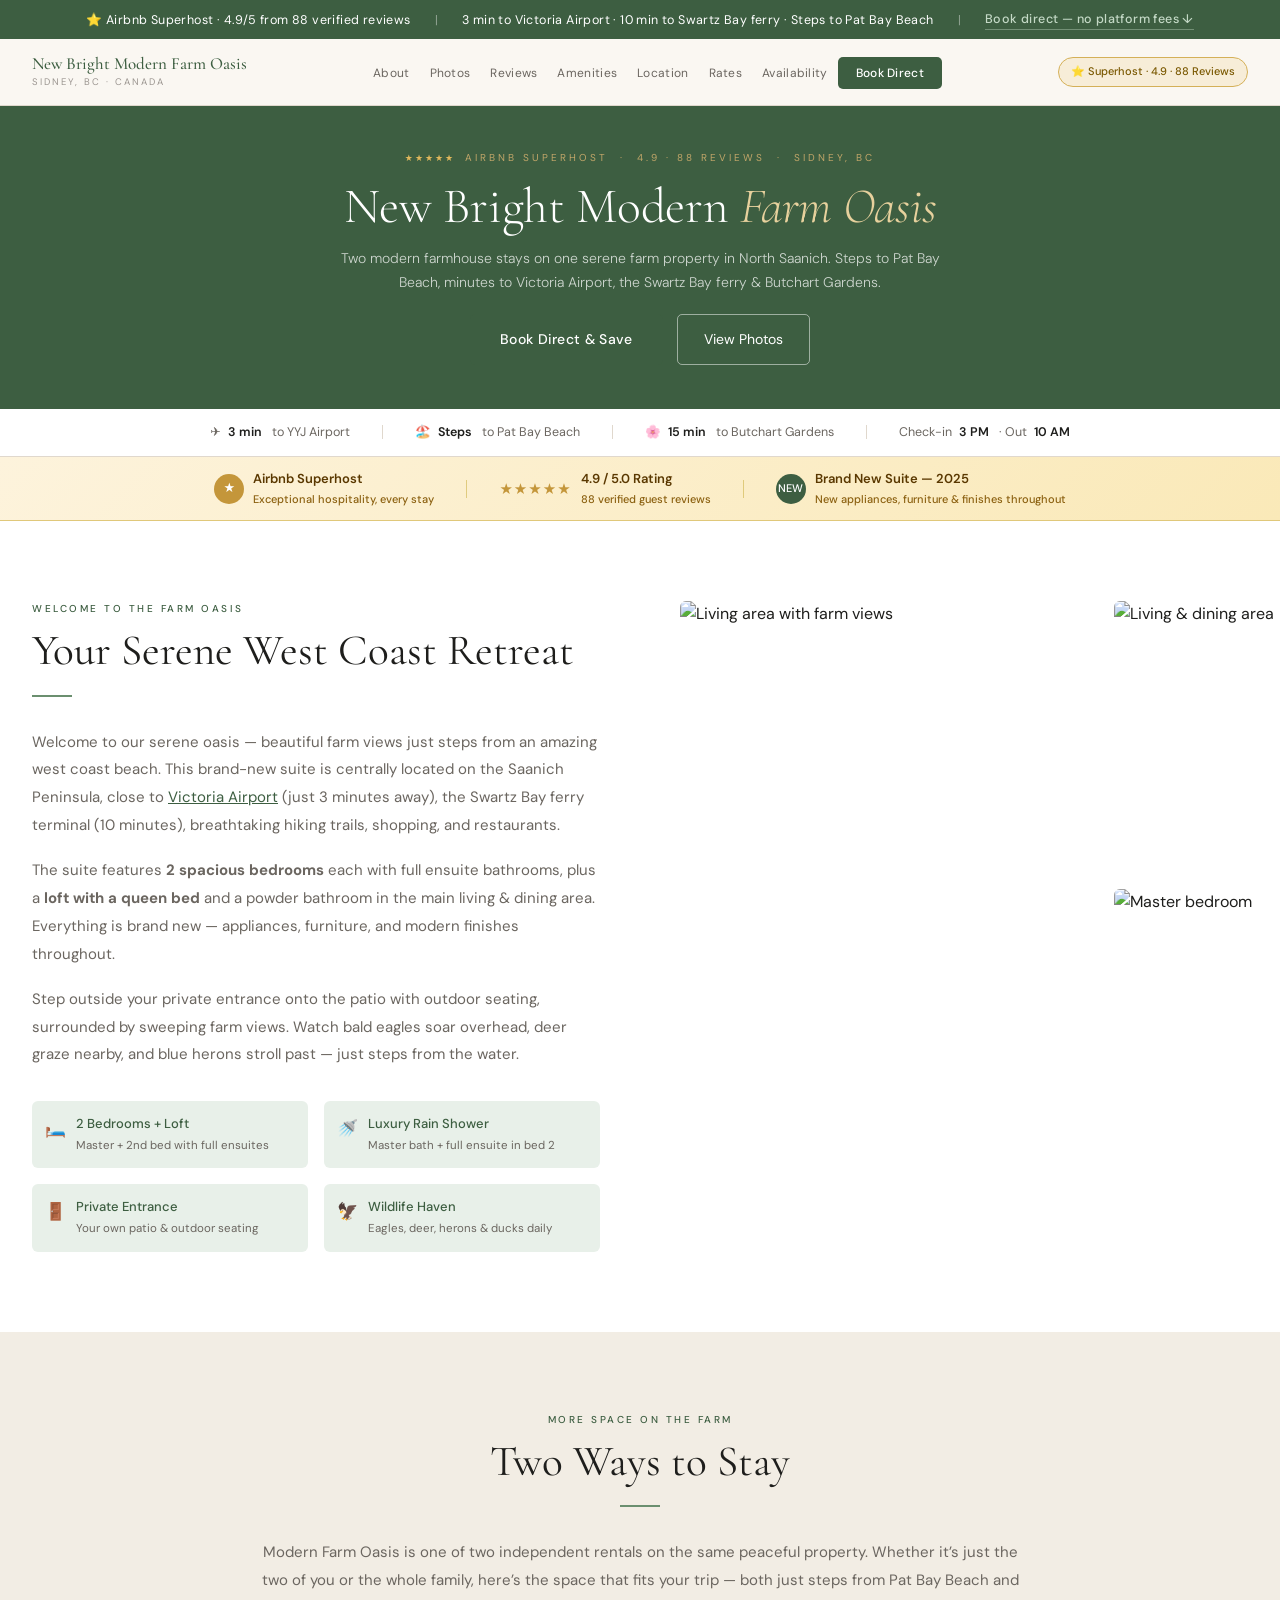
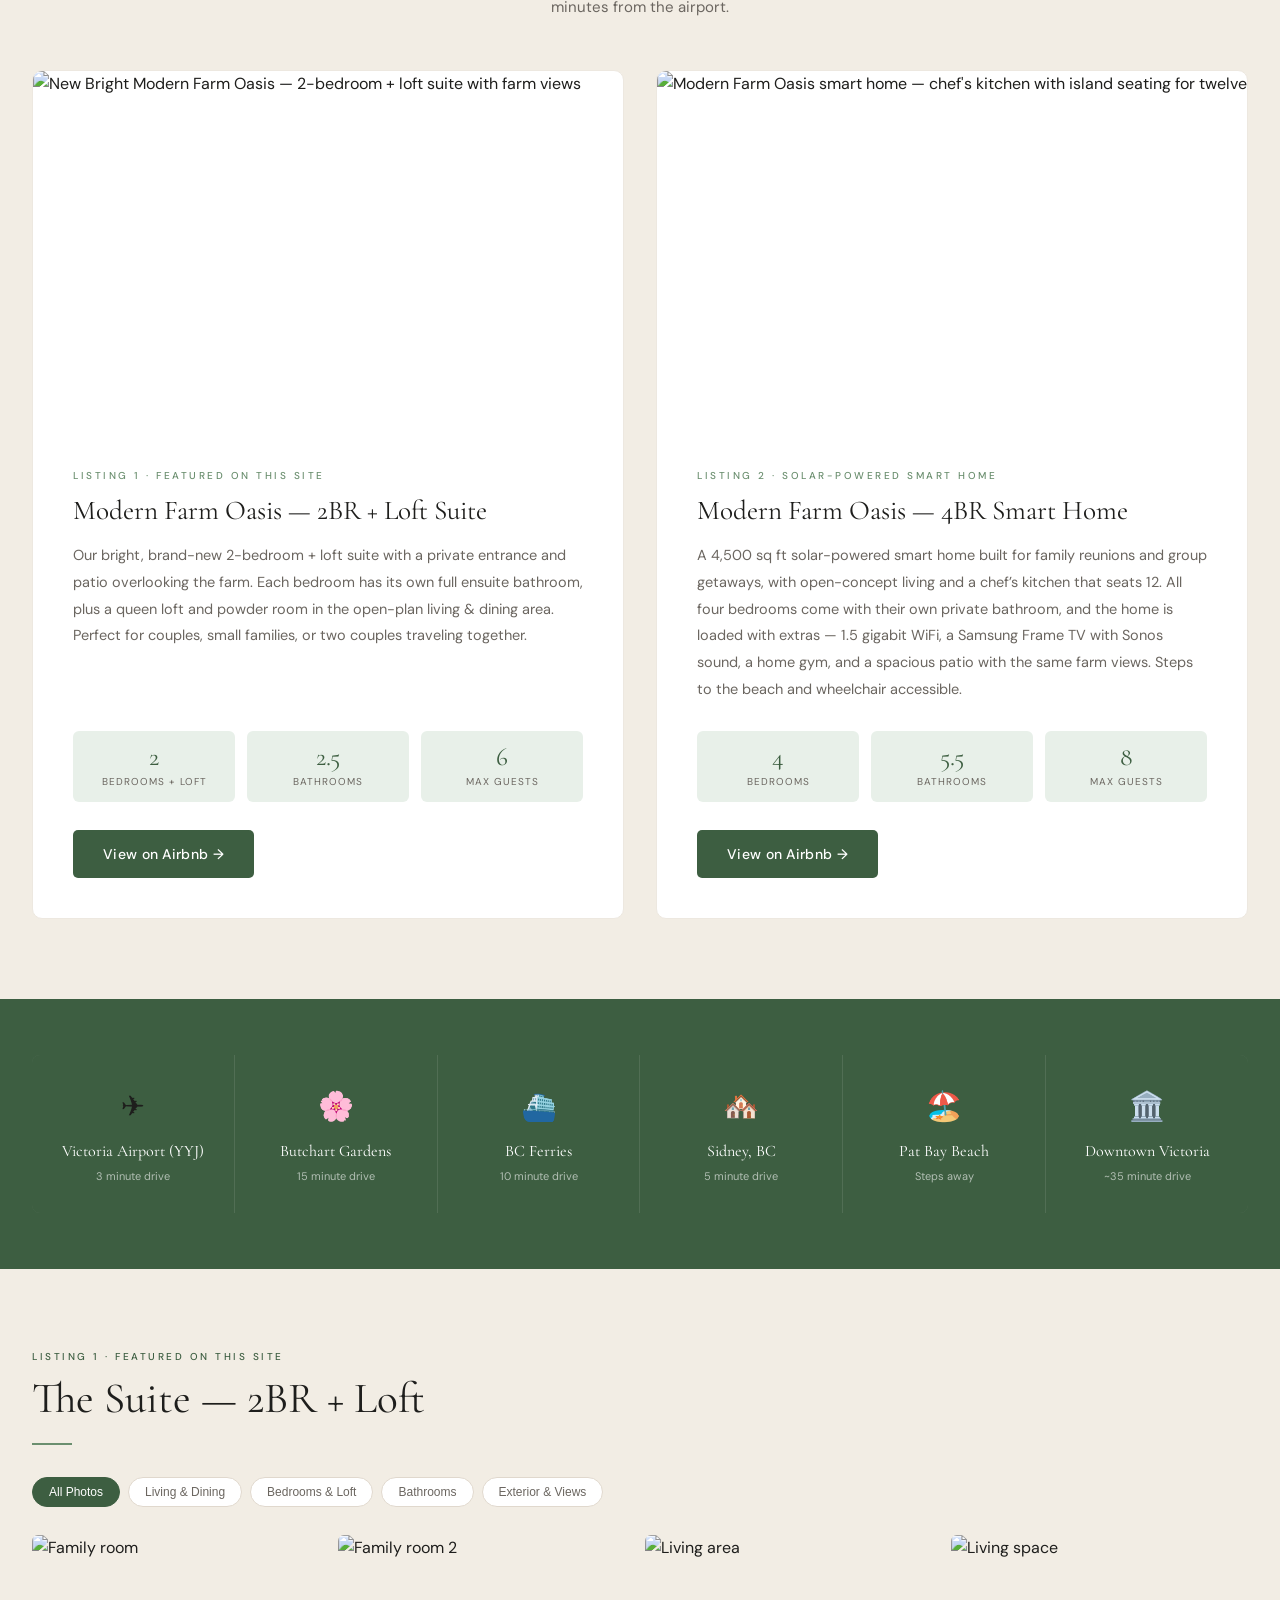
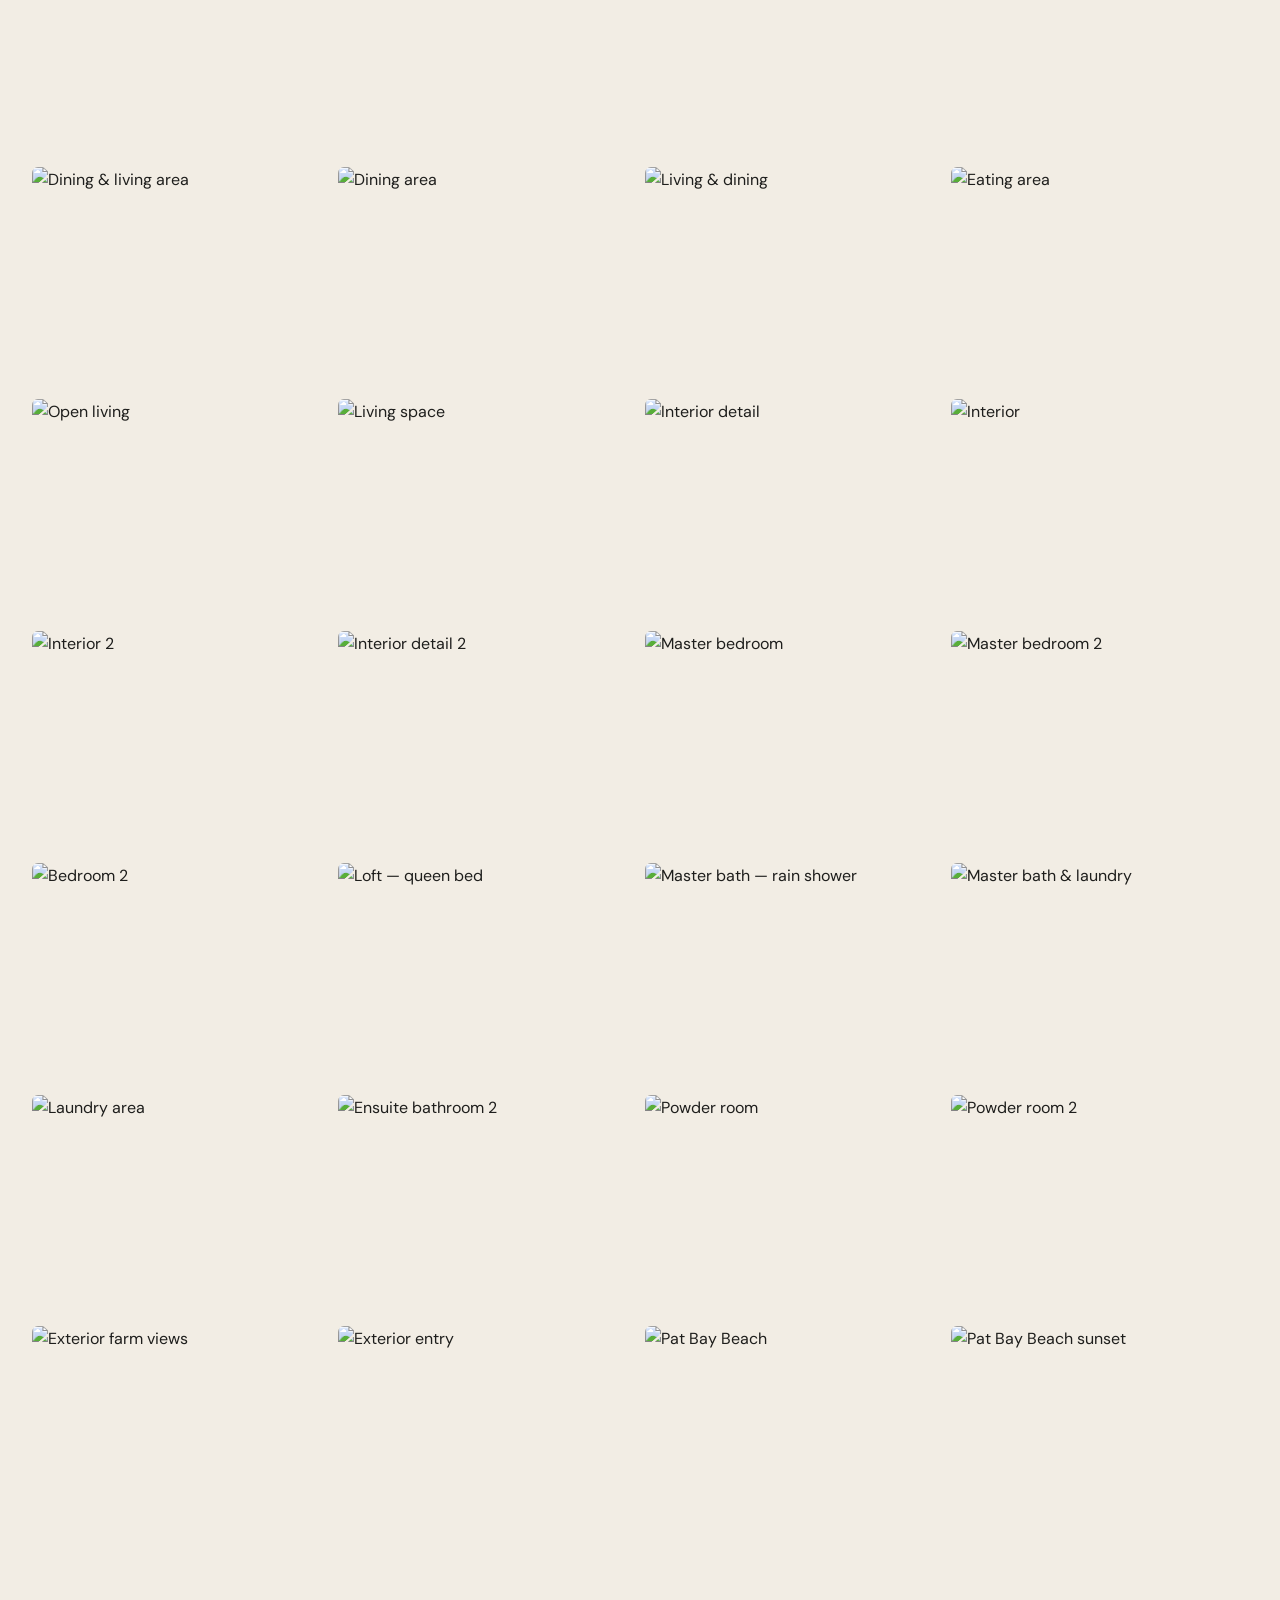
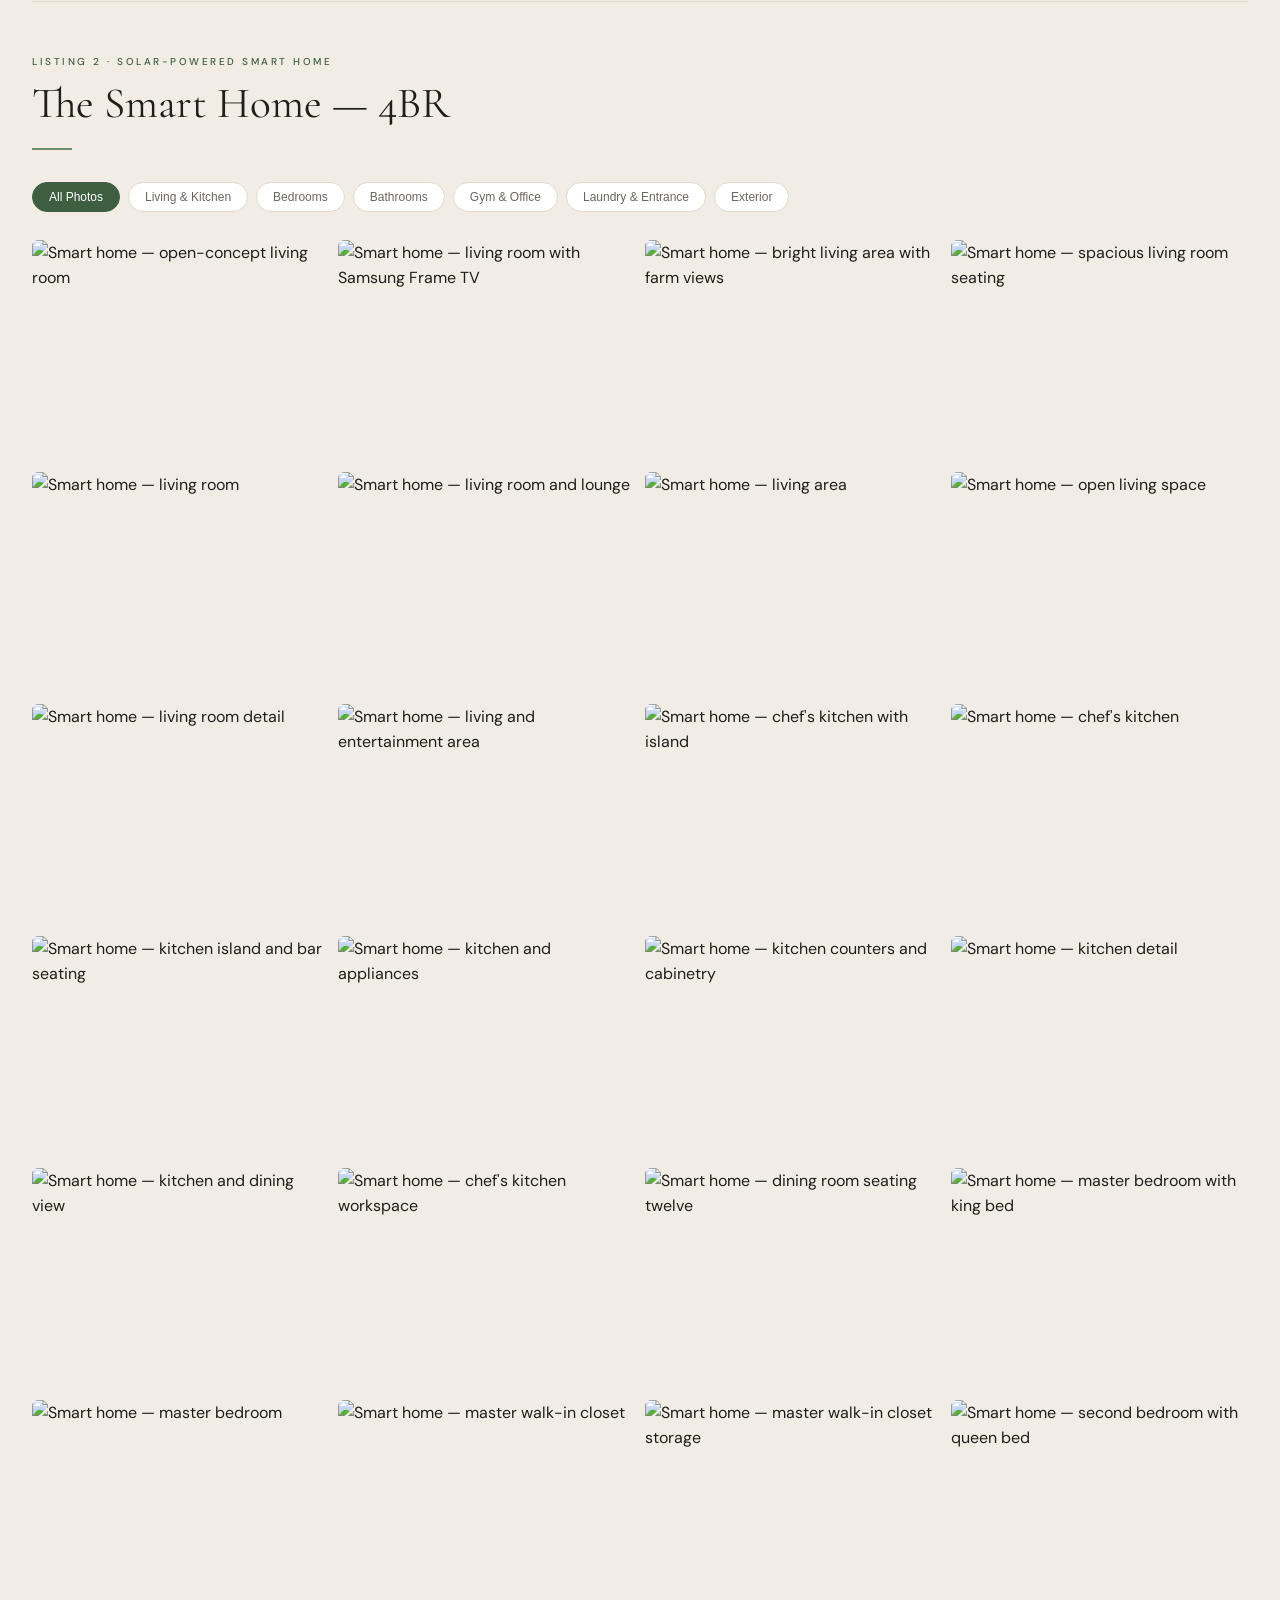
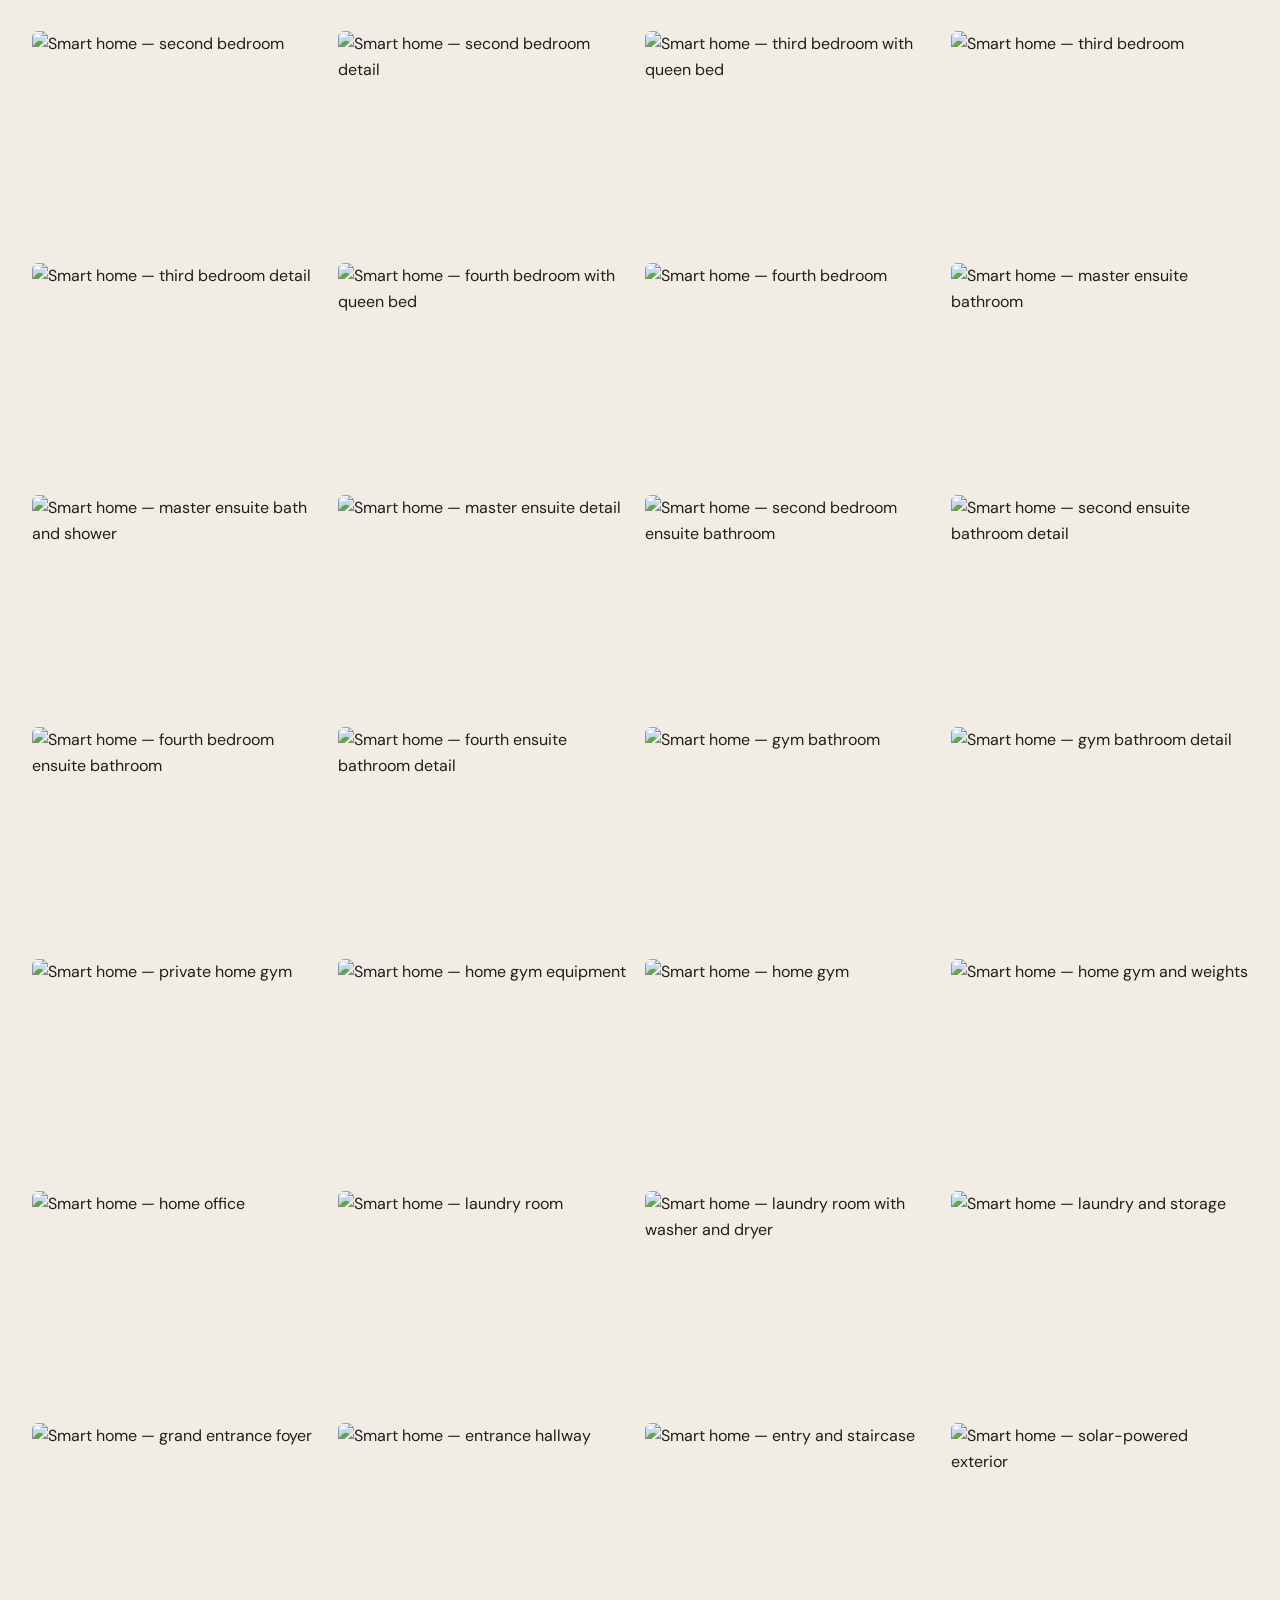
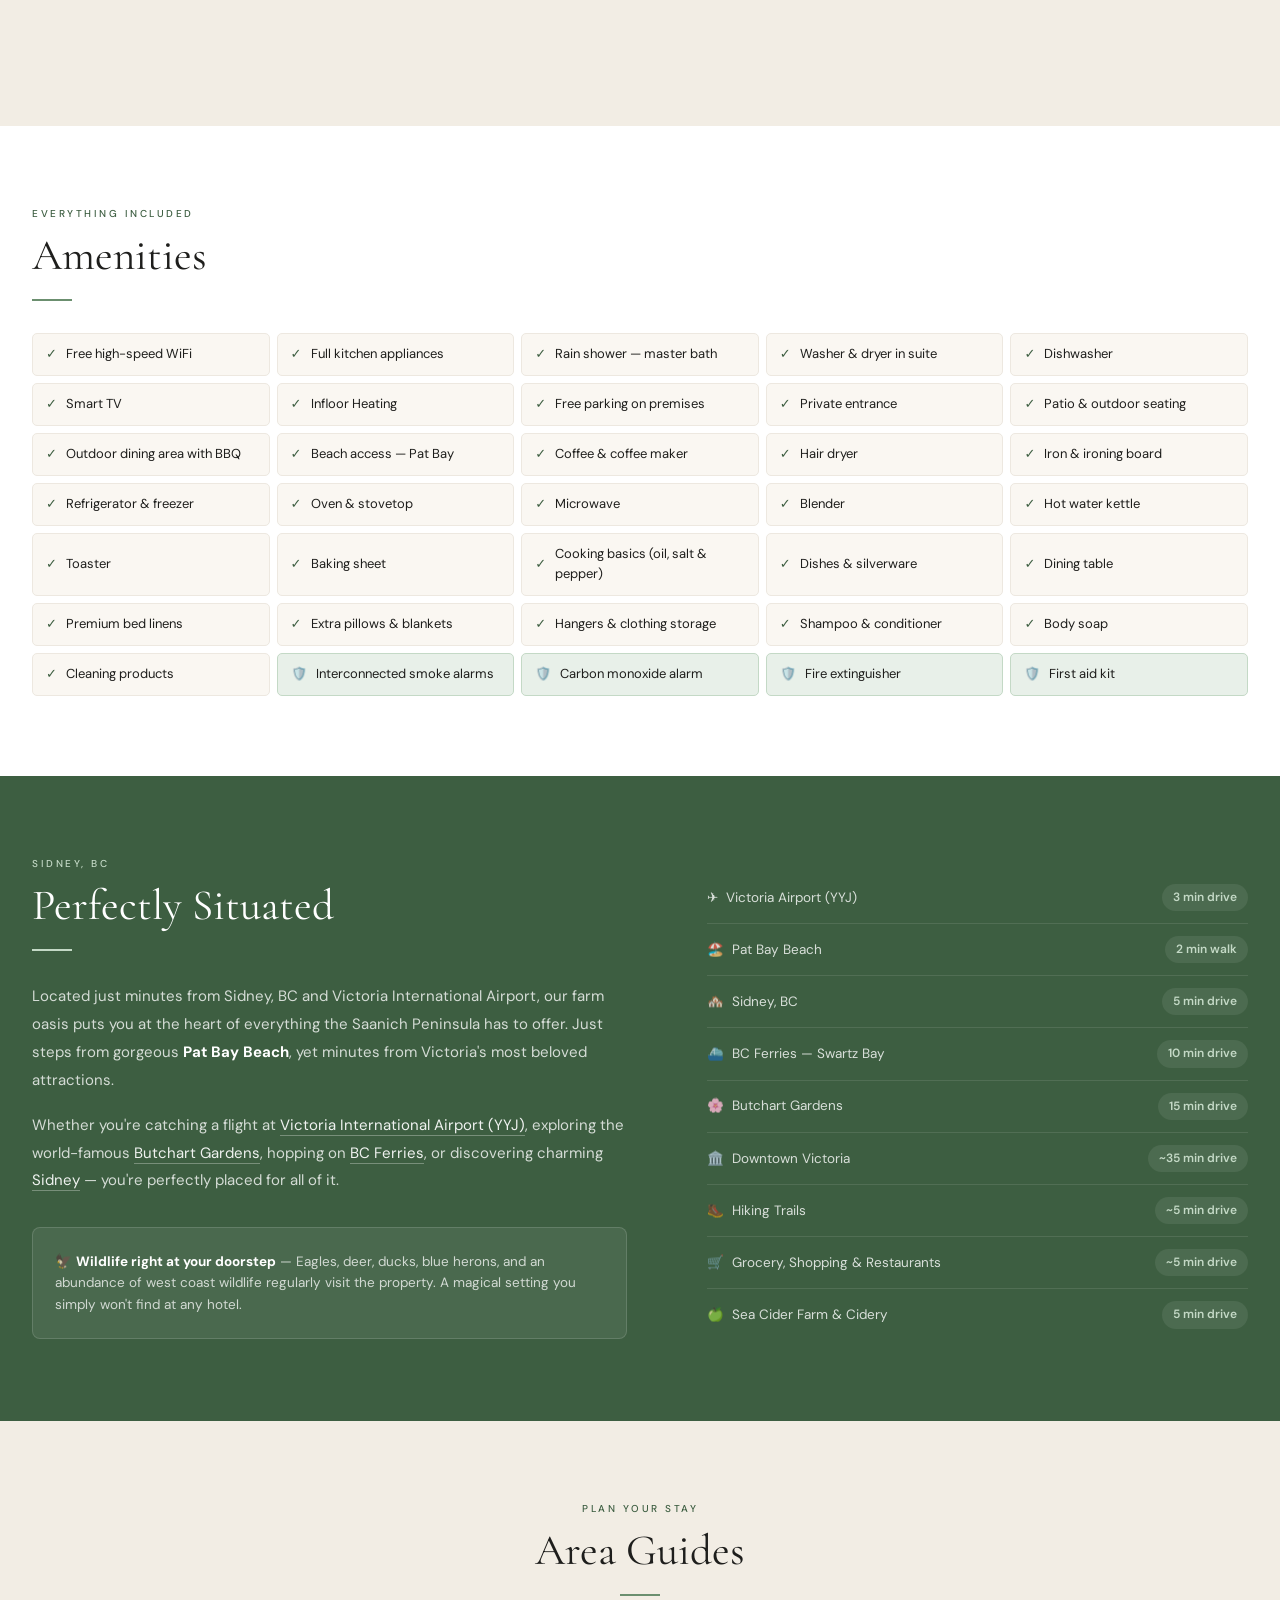
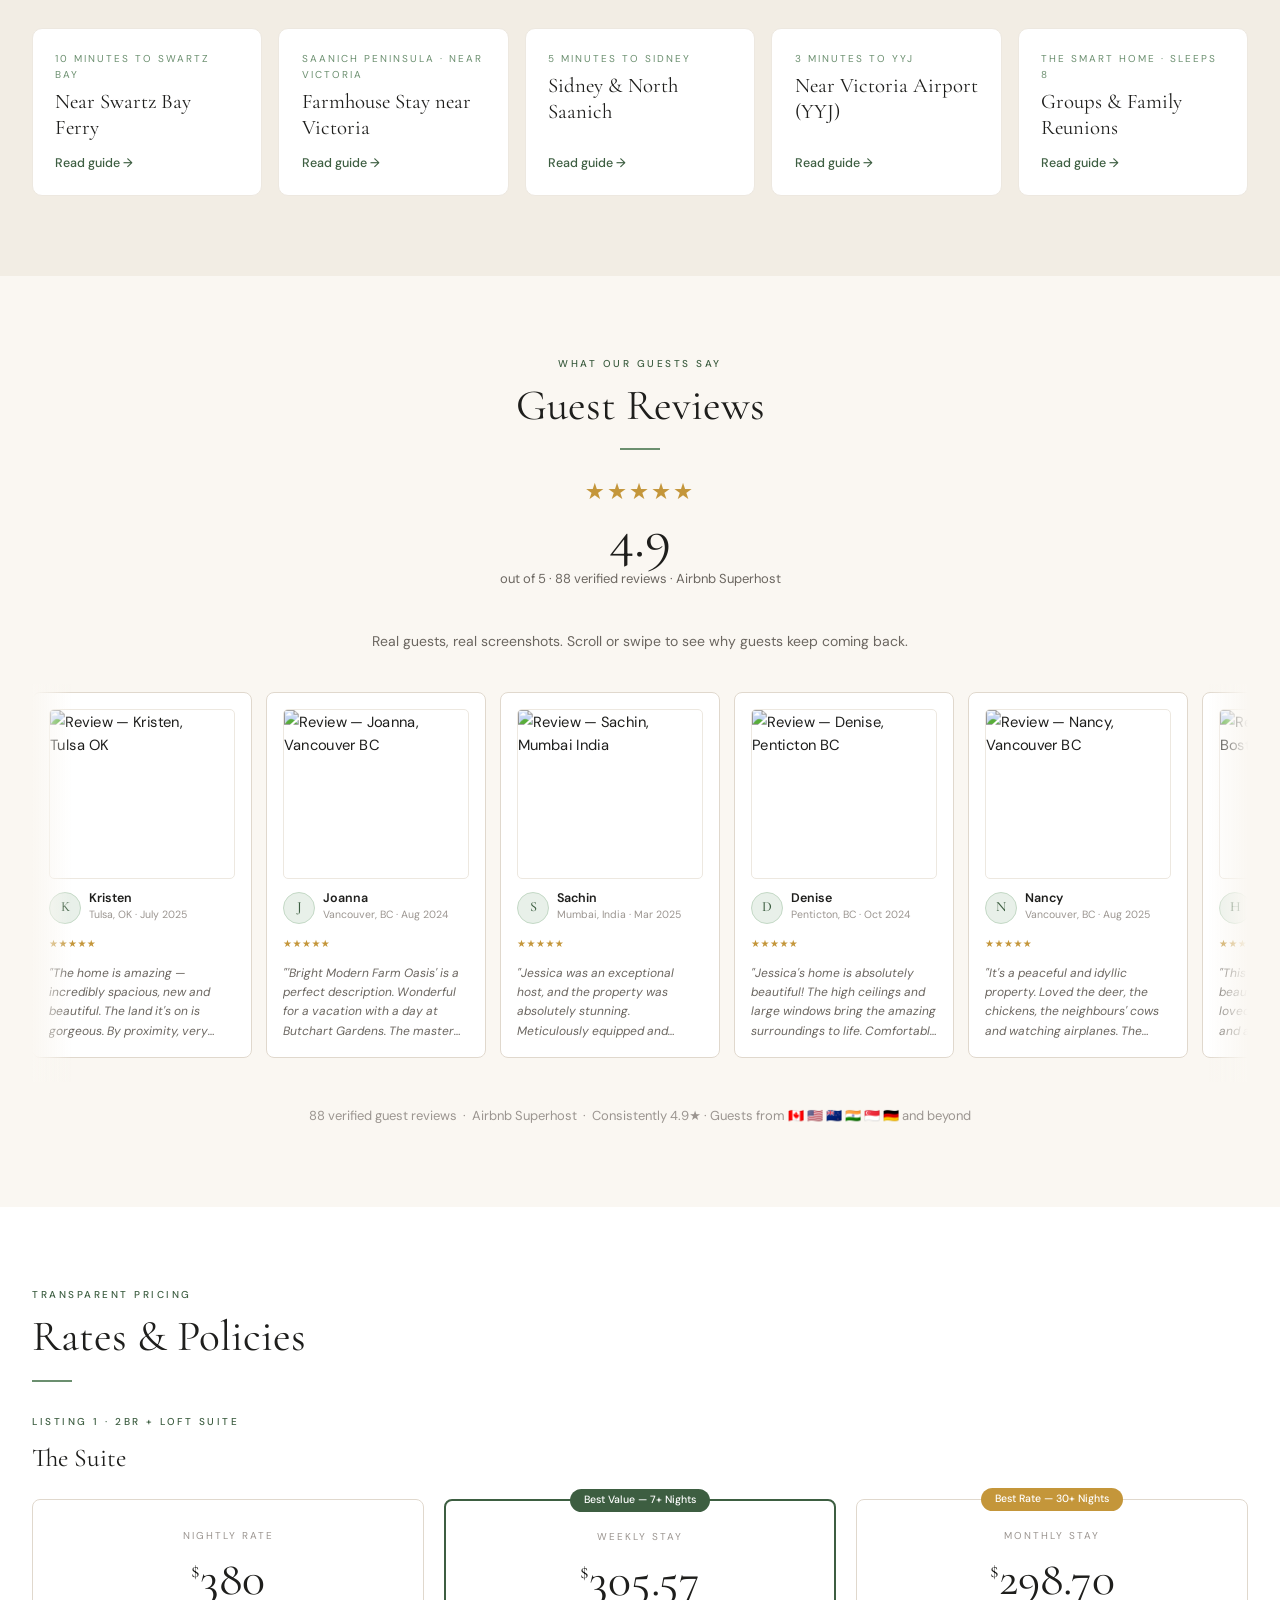
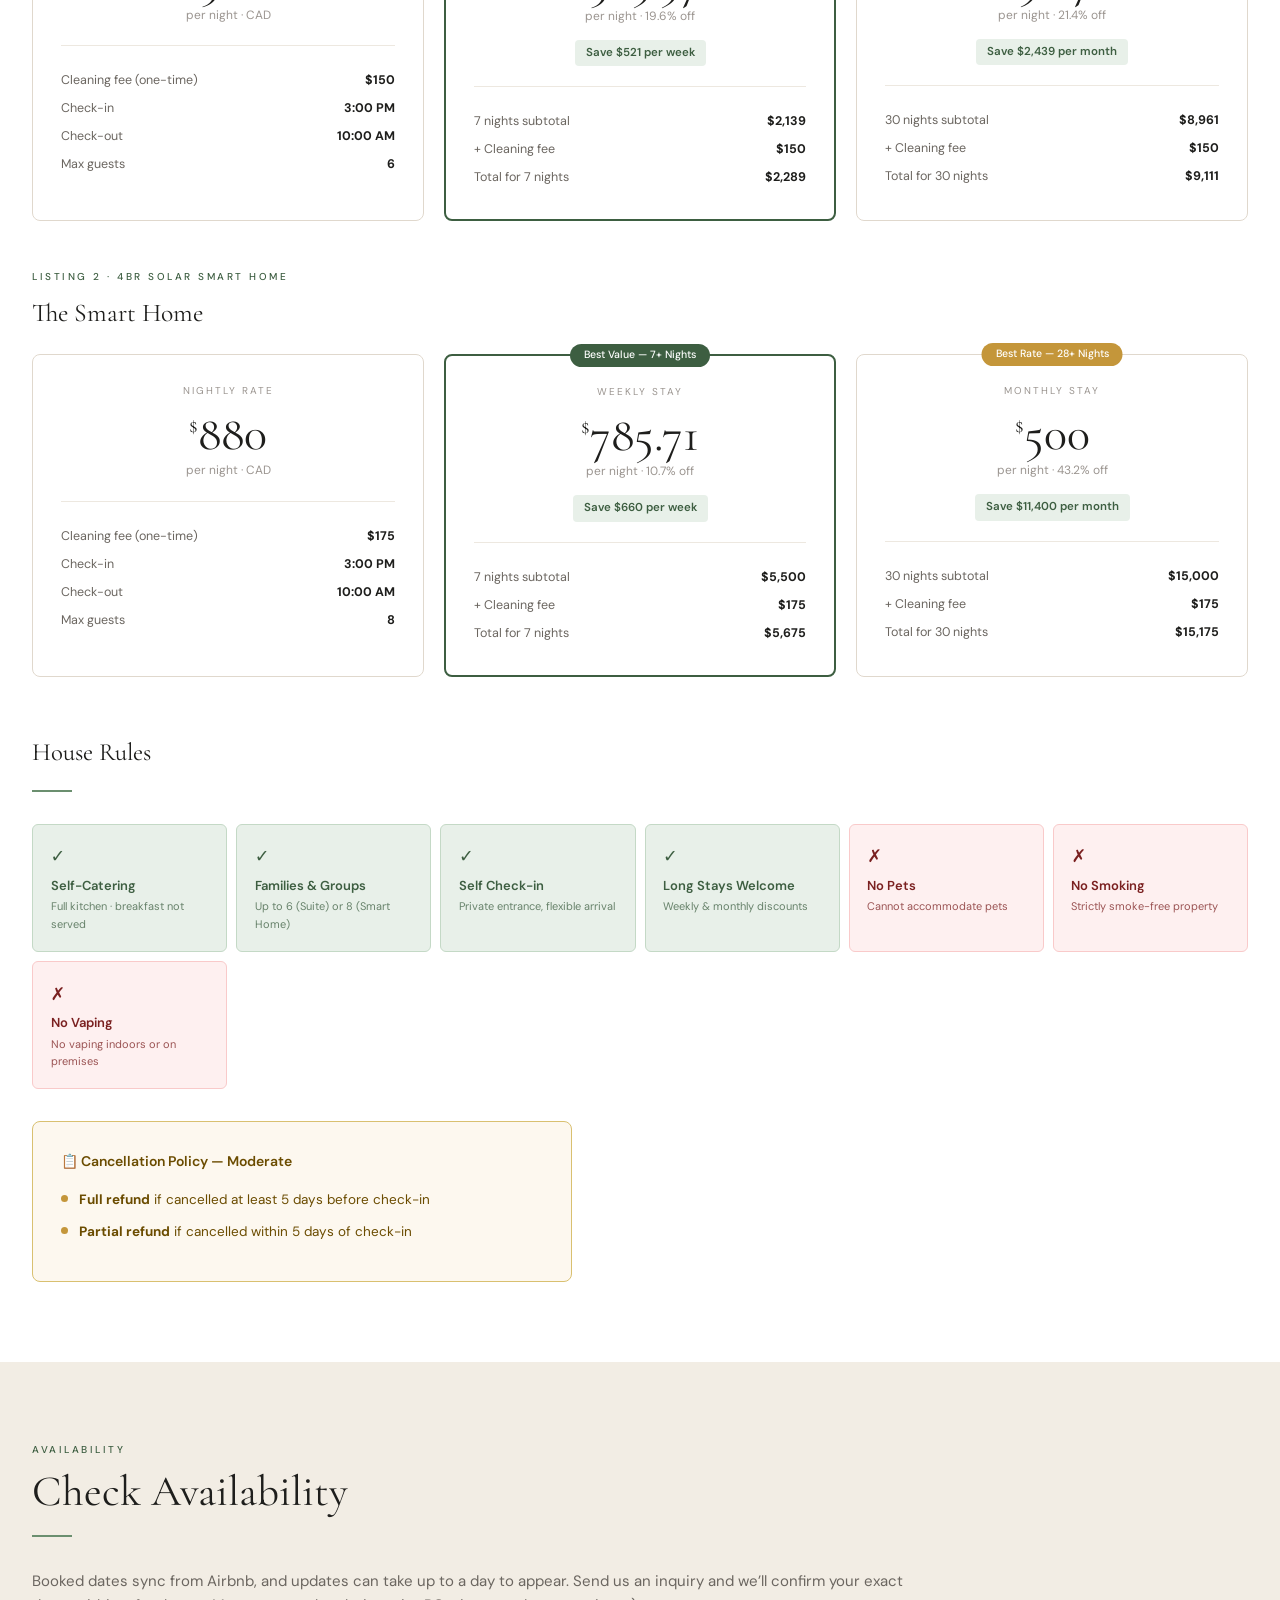
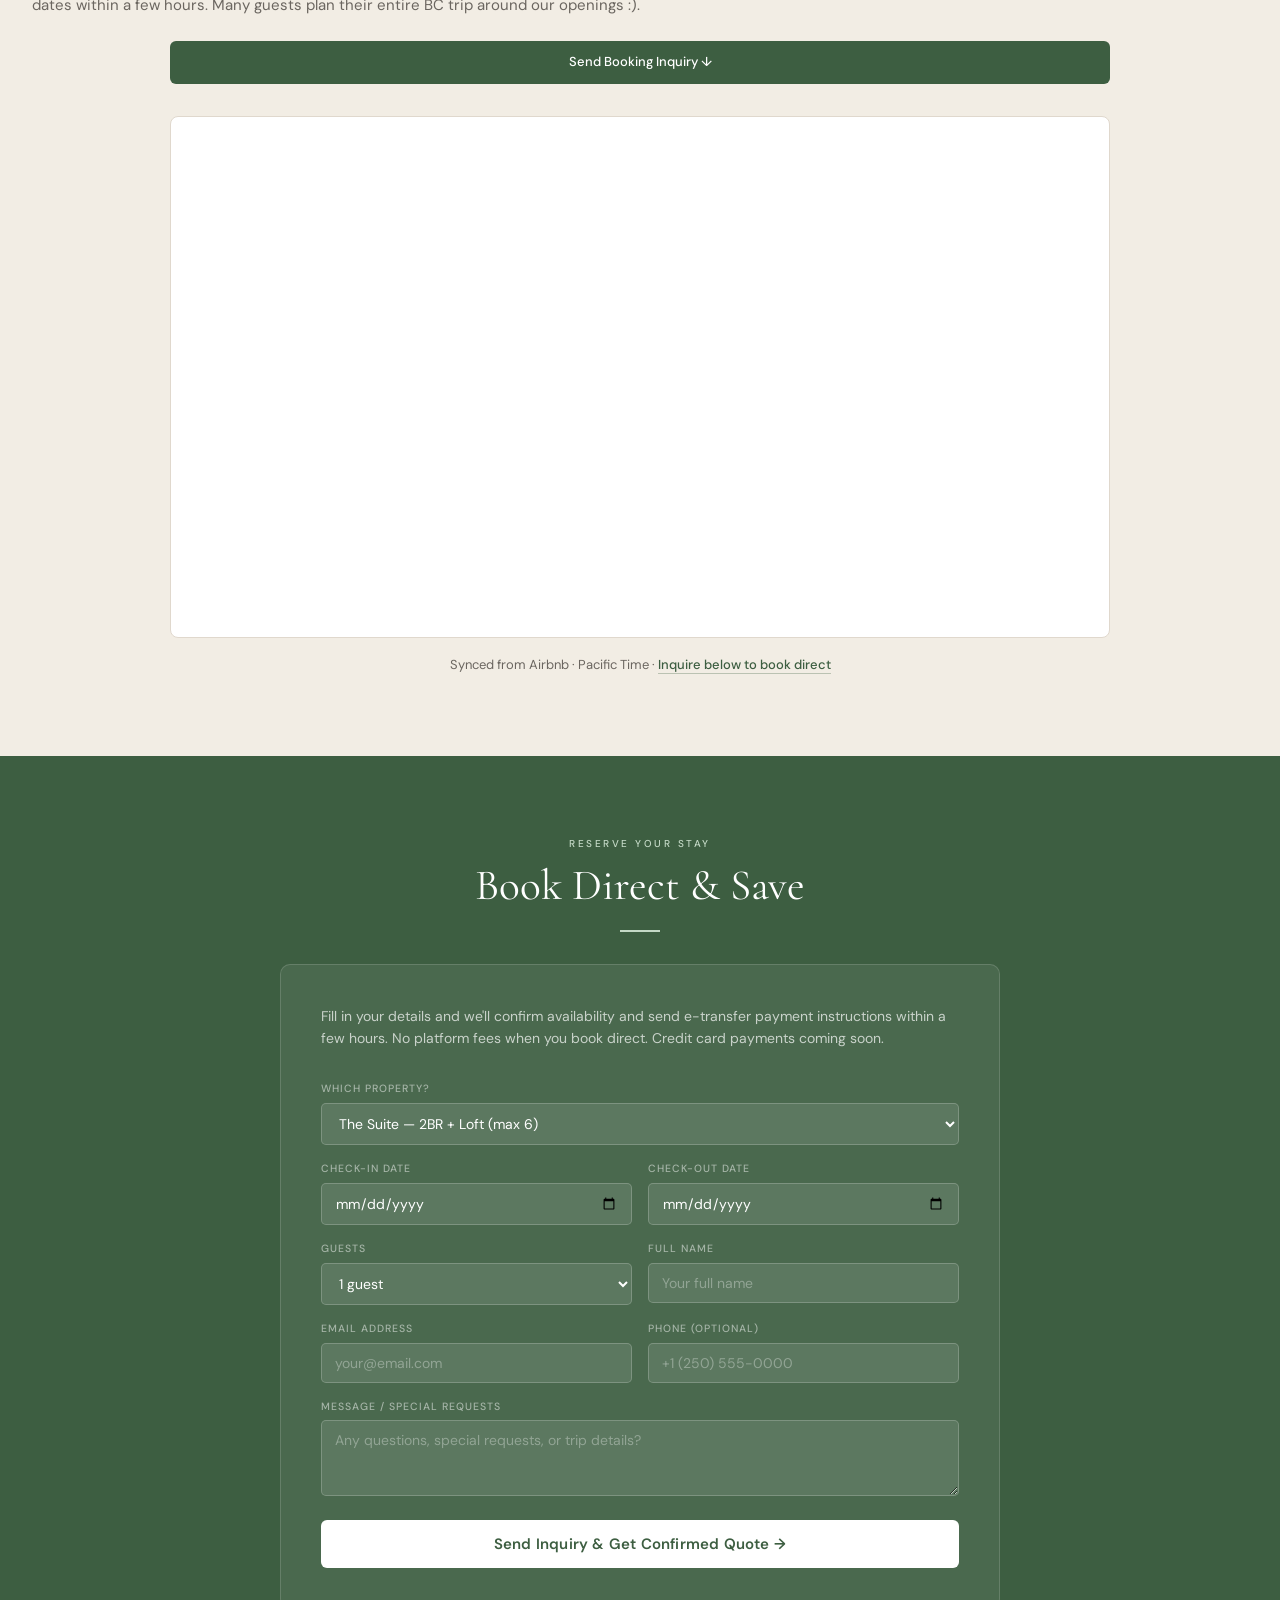
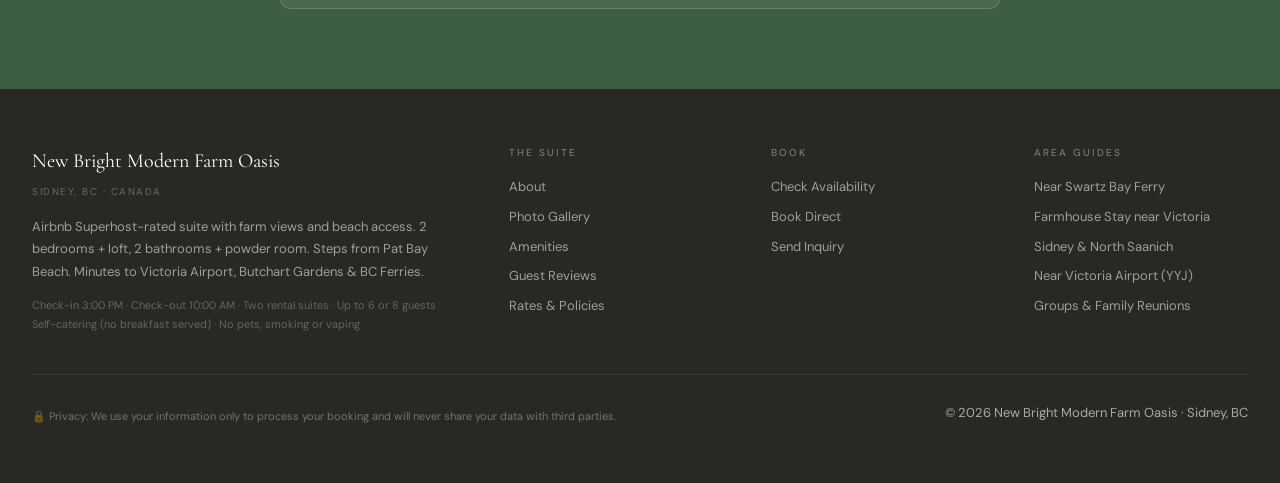
==== index.html @ bf2f30c3 "Add area guide pages, farm-stay wording, calendar copy fix, 404 page" ====
<!DOCTYPE html>
<html lang="en">
<head>
<meta charset="UTF-8">
<meta name="viewport" content="width=device-width, initial-scale=1.0">
<meta name="google-site-verification" content="rO23pJtUpddJh-Ff_tb8Mhn9gmcTHkGr_yMFFsFKg_Q" />

<!-- ═══ SEO META ═══ -->
<title>Farm Oasis – Modern Farmhouse Stay, Sidney BC | Near YYJ &amp; Swartz Bay Ferry</title>
<meta name="description" content="Superhost-rated farmhouse stay in North Saanich near Sidney, BC: a 2BR + loft suite and a 4BR smart home. 3 min to Victoria Airport, 10 min to Swartz Bay ferry, steps to Pat Bay Beach.">
<meta name="keywords" content="North Saanich vacation rental, farmhouse stay Victoria BC, farm stay Saanich Peninsula, Victoria airport accommodation YYJ, Swartz Bay ferry accommodation, Sidney BC vacation rental, Butchart Gardens accommodation, Pat Bay Beach, family reunion rental Victoria BC">
<meta name="robots" content="index, follow">
<meta name="author" content="New Bright Modern Farm Oasis">
<link rel="canonical" href="https://victoriabnb.ca/">

<!-- Open Graph -->
<meta property="og:type" content="website">
<meta property="og:title" content="New Bright Modern Farm Oasis — Farmhouse Stay · Sidney, BC">
<meta property="og:description" content="Two modern farmhouse rentals in North Saanich: a 2BR + loft suite and a 4BR smart home. Steps to the beach, 3 min to YYJ, 10 min to Swartz Bay ferry. 88 five-star reviews. Book direct.">
<meta property="og:image" content="https://i.imgur.com/RizYbWh.jpeg">
<meta property="og:url" content="https://victoriabnb.ca/">
<meta property="og:image:width" content="480">
<meta property="og:image:height" content="421">

<!-- Twitter Card -->
<meta name="twitter:card" content="summary_large_image">
<meta name="twitter:title" content="Farm Oasis – Farmhouse Stay, Sidney BC">
<meta name="twitter:description" content="Superhost-rated farmhouse stay with farm views. Steps to Pat Bay Beach, 3 min to YYJ Airport, 10 min to Swartz Bay ferry, 15 min to Butchart Gardens.">
<meta name="twitter:image" content="https://i.imgur.com/RizYbWh.jpeg">

<!-- Schema.org structured data. Pre-rendered here so every crawler sees it    -->
<!-- without running JS; injectJsonLd() still refreshes it from PRICING_CONFIG. -->
<!-- If PRICING_CONFIG or property facts change, re-render this block too.      -->
<script type="application/ld+json" id="schemaJsonLd">
{
  "@context": "https://schema.org",
  "@graph": [
    {
      "@type": "WebSite",
      "@id": "https://victoriabnb.ca/#website",
      "url": "https://victoriabnb.ca/",
      "name": "New Bright Modern Farm Oasis"
    },
    {
      "@type": "LodgingBusiness",
      "@id": "https://victoriabnb.ca/#suite",
      "name": "New Bright Modern Farm Oasis",
      "description": "Airbnb Superhost-rated 2-bedroom + loft farmhouse suite in North Saanich, BC, near Sidney. Self-catering (no breakfast served), farm views, beach access, private entrance. 3 min to Victoria Airport, 10 min to Swartz Bay ferry.",
      "url": "https://victoriabnb.ca/",
      "image": "https://i.imgur.com/RizYbWh.jpeg",
      "address": {
        "@type": "PostalAddress",
        "streetAddress": "1345 Munro Road",
        "addressLocality": "North Saanich",
        "addressRegion": "BC",
        "addressCountry": "CA"
      },
      "geo": {
        "@type": "GeoCoordinates",
        "latitude": 48.65,
        "longitude": -123.41
      },
      "priceRange": "$299–$380 CAD/night",
      "numberOfRooms": 3,
      "numberOfBedrooms": 2,
      "numberOfBathroomsTotal": 2.5,
      "occupancy": {
        "@type": "QuantitativeValue",
        "maxValue": 6
      },
      "amenityFeature": [
        {
          "@type": "LocationFeatureSpecification",
          "name": "Free WiFi",
          "value": true
        },
        {
          "@type": "LocationFeatureSpecification",
          "name": "Private entrance",
          "value": true
        },
        {
          "@type": "LocationFeatureSpecification",
          "name": "Beach access",
          "value": true
        },
        {
          "@type": "LocationFeatureSpecification",
          "name": "Free parking",
          "value": true
        }
      ],
      "aggregateRating": {
        "@type": "AggregateRating",
        "ratingValue": "4.9",
        "reviewCount": "88"
      },
      "sameAs": "https://airbnb.ca/h/modernfarmoasis"
    },
    {
      "@type": "House",
      "@id": "https://victoriabnb.ca/#smarthome",
      "name": "Modern Farm Oasis — 4BR Solar Smart Home",
      "description": "4,500 sq ft solar-powered smart home on the same North Saanich property as New Bright Modern Farm Oasis, with 4 bedrooms (each with a private bathroom), open-concept living, and a chef's kitchen that seats 12. Shares the same farm views and beach access.",
      "url": "https://victoriabnb.ca/#stays",
      "image": "https://i.imgur.com/lbIYx2V.jpeg",
      "address": {
        "@type": "PostalAddress",
        "streetAddress": "1345 Munro Road",
        "addressLocality": "North Saanich",
        "addressRegion": "BC",
        "addressCountry": "CA"
      },
      "geo": {
        "@type": "GeoCoordinates",
        "latitude": 48.65,
        "longitude": -123.41
      },
      "priceRange": "$500–$880 CAD/night",
      "numberOfRooms": 4,
      "numberOfBedrooms": 4,
      "numberOfBathroomsTotal": 5.5,
      "occupancy": {
        "@type": "QuantitativeValue",
        "maxValue": 8
      },
      "amenityFeature": [
        {
          "@type": "LocationFeatureSpecification",
          "name": "Free WiFi",
          "value": true
        },
        {
          "@type": "LocationFeatureSpecification",
          "name": "Beach access",
          "value": true
        },
        {
          "@type": "LocationFeatureSpecification",
          "name": "Free parking",
          "value": true
        },
        {
          "@type": "LocationFeatureSpecification",
          "name": "Wheelchair accessible",
          "value": true
        }
      ],
      "sameAs": "https://airbnb.ca/h/modernfarmoasis2"
    }
  ]
}
</script>

<link rel="preconnect" href="https://i.imgur.com">
<link rel="preconnect" href="https://fonts.googleapis.com">
<link rel="preconnect" href="https://fonts.gstatic.com" crossorigin>
<link href="https://fonts.googleapis.com/css2?family=Cormorant+Garamond:ital,wght@0,300;0,400;0,500;0,600;1,300;1,400&family=DM+Sans:ital,wght@0,300;0,400;0,500;0,600;1,400&display=swap" rel="stylesheet">

<style>
/* ══════════════════════════════════════════
   RESET & VARIABLES
══════════════════════════════════════════ */
*{margin:0;padding:0;box-sizing:border-box}
:root{
  --cream:#FAF7F2;
  --parchment:#F2EDE4;
  --sage:#6B8F6F;
  --sage-dark:#3D5E41;
  --sage-mid:#527856;
  --sage-light:#C4D9C6;
  --sage-pale:#E8F0E9;
  --gold:#C4963A;
  --gold-light:#F7EDD8;
  --gold-pale:#FDF8EF;
  --charcoal:#1E1E1C;
  --warm-dark:#2A2822;
  --mid:#6B6660;
  --light-mid:#9B9590;
  --border:#E0D8CD;
  --border-light:#EDE8E0;
  --white:#FFFFFF;
  --serif:'Cormorant Garamond',Georgia,serif;
  --sans:'DM Sans',system-ui,sans-serif;
}
html{scroll-behavior:smooth}
body{font-family:var(--sans);background:var(--cream);color:var(--charcoal);line-height:1.6;overflow-x:hidden}
::-webkit-scrollbar{width:5px;height:5px}
::-webkit-scrollbar-track{background:var(--parchment)}
::-webkit-scrollbar-thumb{background:var(--sage-light);border-radius:3px}
img{display:block;max-width:100%}

/* ══════════════════════════════════════════
   ANNOUNCEMENT BAR (like Grok's top bar)
══════════════════════════════════════════ */
.announce-bar{
  background:var(--sage-dark);color:white;
  padding:9px 2rem;text-align:center;
  font-family:var(--sans);font-size:12.5px;letter-spacing:0.4px;
  display:flex;align-items:center;justify-content:center;gap:1.5rem;flex-wrap:wrap;
}
.announce-bar a{color:var(--sage-light);text-decoration:none;font-weight:500;border-bottom:1px solid rgba(196,217,198,0.4)}
.announce-bar a:hover{color:white}
.announce-sep{opacity:0.4}

/* ══════════════════════════════════════════
   NAV
══════════════════════════════════════════ */
#mainNav{
  position:sticky;top:0;left:0;right:0;z-index:200;
  padding:0 2rem;
  background:rgba(250,247,242,0.97);
  backdrop-filter:blur(12px);
  border-bottom:1px solid var(--border);
}
.nav-inner{
  max-width:1280px;margin:0 auto;
  display:flex;align-items:center;justify-content:space-between;height:66px;gap:1rem;
}
.nav-logo{display:flex;flex-direction:column;flex-shrink:0}
.nav-logo-name{font-family:var(--serif);font-size:17px;font-weight:500;color:var(--sage-dark);line-height:1.2}
.nav-logo-sub{font-size:9.5px;letter-spacing:2px;text-transform:uppercase;color:var(--light-mid)}
.nav-links{display:flex;align-items:center;gap:0;list-style:none}
.nav-links a{
  text-decoration:none;font-size:12px;font-weight:400;
  color:var(--mid);letter-spacing:0.3px;padding:6px 10px;border-radius:4px;
  transition:all 0.2s;white-space:nowrap;
}
.nav-links a:hover{color:var(--sage-dark);background:var(--sage-pale)}
.nav-cta{
  background:var(--sage-dark)!important;color:var(--white)!important;
  padding:8px 18px!important;border-radius:5px!important;font-weight:500!important;
}
.nav-cta:hover{background:var(--sage-mid)!important}
.nav-badge{
  display:flex;align-items:center;gap:6px;flex-shrink:0;
  background:var(--gold-light);border:1px solid #D4B058;
  border-radius:20px;padding:5px 12px;font-size:11px;font-weight:500;
  color:#7A5800;white-space:nowrap;
}
.hamburger{display:none;flex-direction:column;gap:5px;cursor:pointer;padding:8px;background:none;border:none;flex-shrink:0}
.hamburger span{width:22px;height:2px;background:var(--charcoal);border-radius:2px;transition:all 0.3s}
.mobile-menu{
  display:none;position:fixed;top:0;left:0;right:0;bottom:0;
  background:var(--cream);z-index:190;padding:5rem 2rem 2rem;
  overflow-y:auto;
}
.mobile-menu.open{display:block}
.mobile-close{
  position:absolute;top:1rem;right:1.5rem;font-size:2rem;background:none;
  border:none;cursor:pointer;color:var(--charcoal);line-height:1;
}
.mobile-menu a{
  display:block;padding:14px 0;font-size:18px;color:var(--charcoal);
  text-decoration:none;border-bottom:1px solid var(--border-light);
  font-family:var(--serif);font-weight:400;
}
.mobile-menu a:last-child{border-bottom:none}

/* ══════════════════════════════════════════
   HERO — Slim solid-sage banner
══════════════════════════════════════════ */
.hero{
  background:var(--sage-dark);
  min-height:260px;padding:2.75rem 2rem;
  display:flex;align-items:center;justify-content:center;text-align:center;
}
.hero-content{
  max-width:760px;
  display:flex;flex-direction:column;align-items:center;gap:0.85rem;
}
.hero-eyebrow{
  display:inline-flex;align-items:center;gap:10px;flex-wrap:wrap;justify-content:center;
  color:rgba(205,172,108,0.92);font-size:10px;letter-spacing:3px;text-transform:uppercase;
  font-family:var(--sans);font-weight:400;
}
.hero-eyebrow-star{color:#E0B85C;letter-spacing:2px;font-size:9px}
.hero h1{
  font-family:var(--serif);font-size:clamp(2rem,4.5vw,3.1rem);
  color:white;font-weight:300;line-height:1.08;letter-spacing:-0.3px;margin:0;
}
.hero h1 em{font-style:italic;color:rgba(240,215,162,0.95)}
.hero-sub{
  font-size:14px;color:rgba(255,255,255,0.74);line-height:1.7;
  max-width:620px;font-weight:300;margin:0;
}
.hero-btns{display:flex;gap:0.9rem;flex-wrap:wrap;justify-content:center;margin-top:0.4rem}

/* ── Buttons (shared) ── */
.btn-primary{
  background:var(--sage-dark);color:white;
  padding:13px 30px;border-radius:5px;text-decoration:none;
  font-size:14px;font-weight:500;letter-spacing:0.3px;
  border:none;cursor:pointer;transition:all 0.2s;
  display:inline-flex;align-items:center;gap:8px;
}
.btn-primary:hover{background:var(--sage-mid);transform:translateY(-1px)}
.btn-outline{
  background:transparent;color:white;
  padding:13px 26px;border-radius:5px;text-decoration:none;
  font-size:14px;font-weight:400;
  border:1px solid rgba(255,255,255,0.5);cursor:pointer;transition:all 0.2s;
}
.btn-outline:hover{background:rgba(255,255,255,0.12);border-color:rgba(255,255,255,0.9)}

/* ══════════════════════════════════════════
   STATS BAR
══════════════════════════════════════════ */
.stats-bar{background:var(--white);border-bottom:1px solid var(--border)}
.stats-bar-inner{
  max-width:1280px;margin:0 auto;padding:0.85rem 2rem;
  display:flex;gap:2rem;flex-wrap:wrap;align-items:center;justify-content:center;
}
.stat{display:flex;align-items:center;gap:7px;font-size:12.5px;color:var(--mid)}
.stat strong{color:var(--charcoal);font-weight:600}
.stat-sep{width:1px;height:14px;background:var(--border);flex-shrink:0}

/* ══════════════════════════════════════════
   SUPERHOST BANNER
══════════════════════════════════════════ */
.sh-banner{
  background:linear-gradient(135deg,#FDF3DC,#FAE9B8);
  border-bottom:1px solid #E0C87A;padding:12px 2rem;
}
.sh-inner{
  max-width:1280px;margin:0 auto;
  display:flex;align-items:center;justify-content:center;gap:2rem;flex-wrap:wrap;
}
.sh-pill{display:flex;align-items:center;gap:9px;font-size:12.5px;color:#6B4C00;font-weight:500}
.sh-icon{
  width:30px;height:30px;border-radius:50%;background:var(--gold);
  display:flex;align-items:center;justify-content:center;color:white;font-size:13px;flex-shrink:0;
}
.sh-div{width:1px;height:18px;background:#C4A830;opacity:0.5}

/* ══════════════════════════════════════════
   SECTIONS
══════════════════════════════════════════ */
section{padding:5rem 2rem}
.wrap{max-width:1280px;margin:0 auto}
.eyebrow{font-size:10px;letter-spacing:2.5px;text-transform:uppercase;color:var(--sage-dark);margin-bottom:0.5rem;font-weight:500}
.section-title{font-family:var(--serif);font-size:clamp(1.9rem,3.5vw,2.7rem);font-weight:400;color:var(--charcoal);line-height:1.2;margin-bottom:0.5rem}
.rule{width:40px;height:2px;background:var(--sage);margin:1.1rem 0 2rem}

/* ══════════════════════════════════════════
   ABOUT
══════════════════════════════════════════ */
.about-section{background:var(--white)}
.about-grid{display:grid;grid-template-columns:1fr 1fr;gap:5rem;align-items:start}
.about-body p{font-size:15px;color:var(--mid);line-height:1.85;margin-bottom:1.1rem}
.about-highlights{display:grid;grid-template-columns:1fr 1fr;gap:1rem;margin-top:2rem}
.about-hl{
  display:flex;align-items:flex-start;gap:10px;
  background:var(--sage-pale);border-radius:6px;padding:13px;
}
.hl-icon{font-size:17px;flex-shrink:0;margin-top:1px}
.hl-title{font-size:13px;font-weight:500;color:var(--sage-dark)}
.hl-sub{font-size:11.5px;color:var(--mid);margin-top:2px}
.mosaic{display:grid;grid-template-columns:1fr 1fr;gap:8px;position:sticky;top:80px}
.mosaic img{width:100%;object-fit:cover;border-radius:6px}
.mosaic img.tall{aspect-ratio:3/4;grid-row:span 2}
.mosaic img.sq{aspect-ratio:1/1}

/* ══════════════════════════════════════════
   TWO WAYS TO STAY
══════════════════════════════════════════ */
.stays-section{background:var(--parchment)}
.stays-intro{font-size:15px;color:var(--mid);max-width:760px;margin:0 auto 3rem;text-align:center;line-height:1.85}
.stays-grid{display:grid;grid-template-columns:1fr 1fr;gap:2rem}
.stay-card{
  background:var(--white);border-radius:10px;padding:2.5rem;overflow:hidden;
  border:1px solid var(--border-light);display:flex;flex-direction:column;
}
.stay-card-img{margin:-2.5rem -2.5rem 1.75rem;aspect-ratio:16/10;overflow:hidden}
.stay-card-img img{width:100%;height:100%;object-fit:cover;display:block}
.stay-card-eyebrow{font-size:10px;letter-spacing:2.5px;text-transform:uppercase;color:var(--sage);font-weight:500;margin-bottom:0.6rem}
.stay-card-title{font-family:var(--serif);font-size:1.7rem;font-weight:400;color:var(--charcoal);line-height:1.25;margin-bottom:0.9rem}
.stay-card-desc{font-size:14.5px;color:var(--mid);line-height:1.85;margin-bottom:1.75rem}
.stay-stats{display:flex;gap:0.75rem;margin-top:auto;margin-bottom:1.75rem}
.stay-stat{flex:1;background:var(--sage-pale);border-radius:6px;padding:12px 8px;text-align:center}
.stay-stat-num{display:block;font-family:var(--serif);font-size:1.6rem;color:var(--sage-dark);line-height:1.1}
.stay-stat-label{display:block;font-size:10px;color:var(--mid);text-transform:uppercase;letter-spacing:1px;margin-top:3px}
.stay-link{align-self:flex-start}

/* ══════════════════════════════════════════
   LOCATION TILES
══════════════════════════════════════════ */
.tiles-section{background:var(--sage-dark);padding:3.5rem 2rem}
.tiles-grid{
  max-width:1280px;margin:0 auto;
  display:grid;grid-template-columns:repeat(6,1fr);gap:1px;
  background:rgba(255,255,255,0.1);border-radius:8px;overflow:hidden;
}
.tile{background:var(--sage-dark);padding:1.75rem 1rem;text-align:center;transition:background 0.2s}
.tile:hover{background:var(--sage-mid)}
.tile a{text-decoration:none;color:inherit;display:block}
.tile-icon{font-size:1.8rem;margin-bottom:0.6rem;display:block}
.tile-title{font-family:var(--serif);font-size:1rem;font-weight:400;color:white;margin-bottom:0.2rem}
.tile-sub{font-size:11px;color:rgba(255,255,255,0.6)}
.tile a:hover .tile-title{color:var(--gold-light)}

/* ══════════════════════════════════════════
   GALLERY
══════════════════════════════════════════ */
.gallery-section{background:var(--parchment);padding:5rem 2rem}
.gtabs{display:flex;gap:8px;flex-wrap:wrap;margin-bottom:1.75rem}
.gtab{
  font-size:12px;padding:7px 16px;border-radius:20px;
  border:1px solid var(--border);background:var(--white);
  cursor:pointer;color:var(--mid);transition:all 0.2s;
}
.gtab:hover{border-color:var(--sage);color:var(--sage-dark)}
.gtab.active{background:var(--sage-dark);color:white;border-color:var(--sage-dark)}
.gallery-grid{display:grid;grid-template-columns:repeat(auto-fill,minmax(240px,1fr));gap:9px}
.gallery-block{scroll-margin-top:80px}
.gallery-block + .gallery-block{margin-top:3.25rem;padding-top:3.25rem;border-top:1px solid var(--border)}
.gitem{overflow:hidden;border-radius:6px;cursor:pointer;aspect-ratio:4/3;position:relative}
.gitem img{width:100%;height:100%;object-fit:cover;transition:transform 0.5s ease}
.gitem:hover img{transform:scale(1.06)}
.gitem-overlay{position:absolute;inset:0;background:rgba(0,0,0,0);display:flex;align-items:center;justify-content:center;transition:background 0.3s}
.gitem:hover .gitem-overlay{background:rgba(0,0,0,0.22)}
.gitem-zoom{width:38px;height:38px;border-radius:50%;background:white;display:flex;align-items:center;justify-content:center;opacity:0;transform:scale(0.7);transition:all 0.3s;font-size:15px}
.gitem:hover .gitem-zoom{opacity:1;transform:scale(1)}

/* ══════════════════════════════════════════
   AMENITIES
══════════════════════════════════════════ */
.amenities-section{background:var(--white)}
.amenities-grid{display:grid;grid-template-columns:repeat(auto-fill,minmax(220px,1fr));gap:7px;margin-top:2rem}
.amenity{
  display:flex;align-items:center;gap:9px;
  padding:10px 13px;border-radius:5px;
  border:1px solid var(--border-light);background:var(--cream);
  font-size:13px;color:var(--charcoal);
}
.am-check{color:var(--sage-dark);font-weight:600;font-size:13px;flex-shrink:0}
.amenity.safety{background:var(--sage-pale);border-color:var(--sage-light)}

/* ══════════════════════════════════════════
   LOCATION SECTION
══════════════════════════════════════════ */
.location-section{background:var(--sage-dark);padding:5rem 2rem}
.loc-grid{max-width:1280px;margin:0 auto;display:grid;grid-template-columns:1.1fr 1fr;gap:5rem;align-items:start}
.location-section .eyebrow{color:var(--sage-light)}
.location-section .section-title{color:white}
.location-section .rule{background:var(--sage-light)}
.loc-body p{color:rgba(255,255,255,0.78);font-size:15px;line-height:1.85;margin-bottom:1.1rem}
/* ── location body links: white, no browser-blue ── */
.loc-body a{color:rgba(255,255,255,0.92);text-decoration:none;border-bottom:1px solid rgba(255,255,255,0.3);transition:color 0.2s,border-color 0.2s}
.loc-body a:hover{color:var(--gold-light);border-color:var(--gold-light)}
.dist-list{list-style:none;margin-top:1rem}
.dist-item{display:flex;justify-content:space-between;align-items:center;padding:12px 0;border-bottom:1px solid rgba(255,255,255,0.1);font-size:13.5px}
.dist-item:last-child{border-bottom:none}
.dist-item a{color:rgba(255,255,255,0.8);text-decoration:none;transition:color 0.2s}
.dist-item a:hover{color:var(--gold-light)}
.dist-time{color:var(--sage-light);font-weight:600;font-size:12px;background:rgba(255,255,255,0.08);padding:4px 11px;border-radius:20px;white-space:nowrap}
.wildlife-box{margin-top:2rem;background:rgba(255,255,255,0.07);border:1px solid rgba(255,255,255,0.14);border-radius:8px;padding:1.4rem}
.wildlife-box p{margin:0;font-size:13.5px;color:rgba(255,255,255,0.75)}
.wildlife-box strong{color:white}

/* ══════════════════════════════════════════
   REVIEWS
══════════════════════════════════════════ */
.reviews-section{background:var(--cream);padding:5rem 2rem}
.reviews-head{
  max-width:1280px;margin:0 auto 0.5rem;text-align:center;
}
.reviews-rating-row{
  display:flex;align-items:center;justify-content:center;gap:1.5rem;margin-bottom:2.5rem;flex-wrap:wrap;
}
.rating-big{font-family:var(--serif);font-size:3.5rem;font-weight:400;color:var(--charcoal);line-height:1}
.rating-stars{font-size:1.4rem;color:var(--gold);letter-spacing:2px}
.rating-meta{font-size:13px;color:var(--mid);margin-top:3px}

/* The horizontal scroll strip */
.reviews-scroll-outer{
  max-width:1240px;margin:0 auto;
  overflow:hidden;position:relative;
}
/* fade hints on edges */
.reviews-scroll-outer::before,.reviews-scroll-outer::after{
  content:'';position:absolute;top:0;bottom:0;width:40px;z-index:2;pointer-events:none;
}
.reviews-scroll-outer::before{left:0;background:linear-gradient(to right,var(--cream),transparent)}
.reviews-scroll-outer::after{right:0;background:linear-gradient(to left,var(--cream),transparent)}

.reviews-scroll{
  display:flex;gap:14px;
  overflow-x:auto;scroll-snap-type:x mandatory;
  padding:0.5rem 40px 1.5rem;
  scrollbar-width:thin;scrollbar-color:var(--sage-light) var(--parchment);
}
.reviews-scroll::-webkit-scrollbar{height:6px}
.reviews-scroll::-webkit-scrollbar-track{background:var(--parchment);border-radius:3px}
.reviews-scroll::-webkit-scrollbar-thumb{background:var(--sage-light);border-radius:3px}

.rev-card{
  flex:0 0 220px;scroll-snap-align:start;
  background:var(--white);border:1px solid var(--border);border-radius:8px;
  padding:1rem;display:flex;flex-direction:column;gap:0.75rem;
  transition:box-shadow 0.2s;cursor:pointer;
}
.rev-card:hover{box-shadow:0 4px 20px rgba(0,0,0,0.1)}
/* screenshot thumbnail */
.rev-thumb{
  width:100%;height:170px;border-radius:5px;overflow:hidden;
  border:1px solid var(--border-light);flex-shrink:0;
}
.rev-thumb img{width:100%;height:100%;object-fit:cover;object-position:top left;
  transform:scale(0.92);transform-origin:top left;transition:transform 0.3s}
.rev-card:hover .rev-thumb img{transform:scale(0.97)}
/* reviewer */
.rev-who{display:flex;align-items:center;gap:8px}
.rev-avatar{
  width:32px;height:32px;border-radius:50%;
  background:var(--sage-pale);border:1px solid var(--sage-light);
  display:flex;align-items:center;justify-content:center;
  font-family:var(--serif);font-size:14px;font-weight:500;color:var(--sage-dark);flex-shrink:0;
}
.rev-name{font-size:12.5px;font-weight:600;color:var(--charcoal);line-height:1.2}
.rev-loc{font-size:10.5px;color:var(--light-mid);margin-top:1px}
.rev-stars{color:var(--gold);font-size:10px;letter-spacing:0.5px}
.rev-text{font-size:12px;color:var(--mid);line-height:1.6;font-style:italic;display:-webkit-box;-webkit-line-clamp:4;-webkit-box-orient:vertical;overflow:hidden}

.reviews-meta{text-align:center;font-size:13px;color:var(--light-mid);margin:1.5rem auto 0;max-width:1240px}

/* ══════════════════════════════════════════
   PRICING
══════════════════════════════════════════ */
.pricing-section{background:var(--white)}
.pricing-grid{display:grid;grid-template-columns:repeat(auto-fit,minmax(230px,1fr));gap:1.25rem;margin-top:2.5rem}
.pricing-sub{font-family:var(--serif);font-size:1.6rem;font-weight:400;color:var(--charcoal);margin-bottom:0.2rem}
.price-card{border:1px solid var(--border);border-radius:8px;padding:1.75rem;text-align:center;position:relative;transition:border-color 0.2s}
.price-card:hover{border-color:var(--sage)}
.price-card.featured{border:2px solid var(--sage-dark)}
.price-badge{
  position:absolute;top:-12px;left:50%;transform:translateX(-50%);
  background:var(--sage-dark);color:white;
  font-size:10.5px;padding:3px 14px;border-radius:20px;white-space:nowrap;font-weight:500;
}
.price-label{font-size:10px;letter-spacing:2px;text-transform:uppercase;color:var(--light-mid);margin-bottom:0.7rem}
.price-amount{font-family:var(--serif);font-size:3rem;font-weight:400;color:var(--charcoal);line-height:1}
.price-amount sup{font-size:1.3rem;vertical-align:super}
.price-per{font-size:12px;color:var(--light-mid);margin-top:3px}
.price-save{display:inline-block;margin-top:0.85rem;background:var(--sage-pale);color:var(--sage-dark);font-size:11.5px;font-weight:600;padding:4px 11px;border-radius:4px}
.price-fees{margin-top:1.25rem;padding-top:1.25rem;border-top:1px solid var(--border-light);text-align:left;font-size:12.5px;color:var(--mid)}
.price-fee-row{display:flex;justify-content:space-between;padding:4px 0}
.price-fee-row strong{color:var(--charcoal)}

/* Rules */
.rules-grid{display:grid;grid-template-columns:repeat(auto-fit,minmax(170px,1fr));gap:9px;margin-top:2rem}
.rule-card{padding:1.1rem;border-radius:6px;font-size:13px}
.rule-ok{background:var(--sage-pale);border:1px solid var(--sage-light);color:var(--sage-dark)}
.rule-no{background:#FEF0F0;border:1px solid #F9CACA;color:#7A2020}
.rule-icon{font-size:1.1rem;margin-bottom:5px;display:block}
.rule-name{font-weight:600;margin-bottom:1px}
.rule-note{font-size:11px;opacity:0.75;margin-top:2px}

/* Cancellation */
.cancel-box{margin-top:2rem;max-width:540px;background:var(--gold-pale);border:1px solid #D9C070;border-radius:8px;padding:1.75rem}
.cancel-title{font-size:14px;font-weight:600;color:#6B4C00;margin-bottom:1rem}
.cancel-row{display:flex;align-items:flex-start;gap:11px;font-size:13.5px;color:#6B4C00;margin-bottom:0.65rem}
.cancel-dot{width:7px;height:7px;border-radius:50%;background:var(--gold);flex-shrink:0;margin-top:6px}

/* ══════════════════════════════════════════
   AVAILABILITY
══════════════════════════════════════════ */
.avail-section{background:var(--parchment)}
.cal-wrap{max-width:940px;margin:2rem auto 0;border:1px solid var(--border);border-radius:8px;overflow:hidden;background:white}
.cal-note{font-size:13px;color:var(--mid);text-align:center;margin-top:1rem;line-height:1.7}
.cal-note a{color:var(--sage-dark);font-weight:500;text-decoration:none;border-bottom:1px solid rgba(61,94,65,0.3)}
.ical-btns{display:flex;gap:1rem;flex-wrap:wrap;max-width:940px;margin:1.5rem auto 0}
.ical-btn{
  flex:1;min-width:190px;
  display:flex;align-items:center;justify-content:center;gap:7px;
  padding:11px 18px;border-radius:6px;font-size:13px;font-weight:500;
  text-decoration:none;transition:all 0.2s;cursor:pointer;border:none;
}
.ical-primary{background:var(--sage-dark);color:white}
.ical-primary:hover{background:var(--sage-mid)}
.ical-secondary{background:var(--white);border:1px solid var(--border);color:var(--charcoal)}
.ical-secondary:hover{border-color:var(--sage);color:var(--sage-dark)}
.cal-info{max-width:940px;margin:1.5rem auto 0;background:var(--sage-pale);border:1px solid var(--sage-light);border-radius:6px;padding:1.2rem 1.5rem;font-size:13px;color:var(--sage-dark);line-height:1.7}
.cal-info strong{font-weight:600}

/* ══════════════════════════════════════════
   BOOKING
══════════════════════════════════════════ */
.booking-section{background:var(--sage-dark);padding:5rem 2rem}
.booking-section .eyebrow{color:var(--sage-light)}
.booking-section .section-title{color:white}
.booking-section .rule{background:var(--sage-light)}
.booking-card{
  background:rgba(255,255,255,0.07);border:1px solid rgba(255,255,255,0.15);
  border-radius:10px;padding:2.5rem;max-width:720px;margin:2rem auto 0;
}
.booking-intro{font-size:14px;color:rgba(255,255,255,0.7);margin-bottom:2rem}
.bform{display:grid;grid-template-columns:1fr 1fr;gap:1rem}
.fg{display:flex;flex-direction:column;gap:5px}
.fg.full{grid-column:span 2}
.fg label{font-size:10.5px;font-weight:500;color:rgba(255,255,255,0.5);letter-spacing:1px;text-transform:uppercase}
.fg input,.fg select,.fg textarea{
  padding:10px 13px;border-radius:5px;
  background:rgba(255,255,255,0.1);border:1px solid rgba(255,255,255,0.2);
  color:white;font-family:var(--sans);font-size:14px;outline:none;transition:border 0.2s;
}
.fg input::placeholder,.fg textarea::placeholder{color:rgba(255,255,255,0.33)}
.fg input:focus,.fg select:focus,.fg textarea:focus{border-color:rgba(255,255,255,0.6);background:rgba(255,255,255,0.13)}
.fg select option{color:var(--charcoal);background:white}
.price-preview{
  grid-column:span 2;background:rgba(255,255,255,0.08);border-radius:6px;
  padding:1.1rem 1.4rem;font-size:13px;display:none;
}
.pp-row{display:flex;justify-content:space-between;padding:4px 0;color:rgba(255,255,255,0.7)}
.pp-disc{color:#A8D5AB}
.pp-total{border-top:1px solid rgba(255,255,255,0.2);padding-top:9px;margin-top:5px;font-weight:600;color:white;font-size:14.5px}
.etx-box{grid-column:span 2;background:var(--gold-light);border:1px solid #D4B058;border-radius:5px;padding:1rem 1.2rem;display:none}
.etx-box p{font-size:13px;color:#6B4C00;margin:0}
.submit-btn{
  grid-column:span 2;width:100%;padding:14px;
  background:white;color:var(--sage-dark);border:none;border-radius:6px;
  font-family:var(--sans);font-size:15px;font-weight:600;cursor:pointer;
  margin-top:0.5rem;transition:all 0.2s;letter-spacing:0.2px;
}
.submit-btn:hover{background:var(--gold-light);color:#6B4C00;transform:translateY(-1px)}
.submit-ok{
  grid-column:span 2;display:none;
  background:rgba(168,213,171,0.18);border:1px solid rgba(168,213,171,0.5);
  border-radius:6px;padding:1.2rem;font-size:14px;color:#A8D5AB;text-align:center;
}

/* ══════════════════════════════════════════
   FOOTER
══════════════════════════════════════════ */
footer{background:var(--warm-dark);color:rgba(255,255,255,0.6);padding:3.5rem 2rem;font-size:13px}
.footer-grid{max-width:1280px;margin:0 auto;display:grid;grid-template-columns:2fr 1fr 1fr 1fr;gap:3rem}
.footer-name{font-family:var(--serif);font-size:1.25rem;font-weight:400;color:white;margin-bottom:0.4rem}
.footer-loc{font-size:10px;letter-spacing:1.5px;text-transform:uppercase;color:rgba(255,255,255,0.3);margin-bottom:1rem}
footer p{color:rgba(255,255,255,0.55);line-height:1.75}
.footer-col h4{font-size:10px;letter-spacing:2px;text-transform:uppercase;color:rgba(255,255,255,0.38);margin-bottom:1rem;font-weight:500}
.footer-col ul{list-style:none}
.footer-col li{margin-bottom:0.55rem}
.footer-col a{color:rgba(255,255,255,0.55);text-decoration:none;transition:color 0.2s}
.footer-col a:hover{color:white}
.footer-bottom{max-width:1280px;margin:2.5rem auto 0;padding-top:1.5rem;border-top:1px solid rgba(255,255,255,0.08);display:flex;justify-content:space-between;align-items:center;flex-wrap:wrap;gap:0.5rem}

/* ══════════════════════════════════════════
   LIGHTBOX
══════════════════════════════════════════ */
.lb{display:none;position:fixed;inset:0;background:rgba(0,0,0,0.93);z-index:999;align-items:center;justify-content:center;flex-direction:column}
.lb.open{display:flex}
.lb-img{max-width:88vw;max-height:84vh;object-fit:contain;border-radius:4px}
.lb-close{position:absolute;top:1.5rem;right:2rem;background:none;border:none;color:white;font-size:2.2rem;cursor:pointer;opacity:0.7;line-height:1;transition:opacity 0.2s}
.lb-close:hover{opacity:1}
.lb-arrow{position:absolute;top:50%;transform:translateY(-50%);background:rgba(255,255,255,0.1);border:1px solid rgba(255,255,255,0.2);color:white;font-size:1.4rem;cursor:pointer;width:48px;height:48px;border-radius:50%;display:flex;align-items:center;justify-content:center;transition:all 0.2s}
.lb-arrow:hover{background:rgba(255,255,255,0.25)}
#lbPrev{left:1.5rem}#lbNext{right:1.5rem}
.lb-counter{position:absolute;bottom:1.5rem;font-size:13px;color:rgba(255,255,255,0.55)}

/* ══════════════════════════════════════════
   RESPONSIVE
══════════════════════════════════════════ */
@media(max-width:1100px){
  .tiles-grid{grid-template-columns:repeat(3,1fr)}
}
@media(max-width:1024px){
  .about-grid,.loc-grid,.stays-grid{grid-template-columns:1fr}
  .mosaic{position:static;display:grid;grid-template-columns:repeat(3,1fr)}
  .mosaic img.tall{aspect-ratio:4/3;grid-row:auto}
  .footer-grid{grid-template-columns:1fr 1fr}
}
@media(max-width:768px){
  section{padding:3.5rem 1.5rem}
  .tiles-section,.location-section,.booking-section,.sh-banner,.stats-bar,.announce-bar{padding-left:1.5rem;padding-right:1.5rem}
  nav{padding:0 1.5rem}
  .nav-links,.nav-badge{display:none}
  .hamburger{display:flex}
  .tiles-grid{grid-template-columns:repeat(2,1fr)}
  .bform{grid-template-columns:1fr}
  .fg.full,.price-preview,.etx-box,.submit-btn,.submit-ok{grid-column:span 1}
  .footer-grid{grid-template-columns:1fr}
  .about-highlights{grid-template-columns:1fr}
  .hero h1{font-size:2.2rem}
  .hero-content{padding:0 1.5rem}
  .lb-arrow{display:none}
  .rev-card{flex:0 0 80vw}
}
@media(max-width:500px){
  .pricing-grid{grid-template-columns:1fr}
  .rules-grid{grid-template-columns:1fr 1fr}
  .tiles-grid{grid-template-columns:repeat(2,1fr)}
}
/* ════════════════════════════════════════════
   TOUCH TARGET SIZING (invisible hit-area expansion)
════════════════════════════════════════════ */
.gtab{position:relative}
.gtab::after{content:'';position:absolute;inset:-7px}
.hamburger{position:relative}
.hamburger::before{content:'';position:absolute;inset:-4px}

/* ══ AREA GUIDES ══ */
.guides-section{background:var(--parchment)}
.guides-grid{display:grid;grid-template-columns:repeat(auto-fit,minmax(220px,1fr));gap:1rem}
.guide-card{display:flex;flex-direction:column;gap:0.35rem;background:var(--white);border:1px solid var(--border-light);border-radius:10px;padding:1.4rem;text-decoration:none;transition:border-color .2s,transform .2s}
.guide-card:hover{border-color:var(--sage);transform:translateY(-2px)}
.guide-eyebrow{font-size:10px;letter-spacing:2px;text-transform:uppercase;color:var(--sage)}
.guide-title{font-family:var(--serif);font-size:1.3rem;color:var(--charcoal);line-height:1.25}
.guide-go{font-size:12.5px;color:var(--sage-dark);font-weight:500;margin-top:auto;padding-top:0.4rem}
</style>
</head>
<body>

<!-- ══ ANNOUNCEMENT BAR ══ -->
<div class="announce-bar">
  <span>⭐ Airbnb Superhost · 4.9/5 from 88 verified reviews</span>
  <span class="announce-sep">|</span>
  <span>3 min to Victoria Airport · 10 min to Swartz Bay ferry · Steps to Pat Bay Beach</span>
  <span class="announce-sep">|</span>
  <a href="#booking">Book direct — no platform fees ↓</a>
</div>

<!-- ══ NAV ══ -->
<nav id="mainNav">
  <div class="nav-inner">
    <div class="nav-logo">
      <span class="nav-logo-name">New Bright Modern Farm Oasis</span>
      <span class="nav-logo-sub">Sidney, BC · Canada</span>
    </div>
    <ul class="nav-links">
      <li><a href="#about">About</a></li>
      <li><a href="#gallery-suite">Photos</a></li>
      <li><a href="#reviews">Reviews</a></li>
      <li><a href="#amenities">Amenities</a></li>
      <li><a href="#location">Location</a></li>
      <li><a href="#pricing">Rates</a></li>
      <li><a href="#availability">Availability</a></li>
      <li><a href="#booking" class="nav-cta">Book Direct</a></li>
    </ul>
    <div class="nav-badge">⭐ Superhost · 4.9 · 88 Reviews</div>
    <button class="hamburger" id="menuBtn" aria-label="Open menu">
      <span></span><span></span><span></span>
    </button>
  </div>
</nav>

<!-- Mobile menu -->
<div class="mobile-menu" id="mobileMenu">
  <button class="mobile-close" id="menuClose" aria-label="Close menu">×</button>
  <a href="#about" onclick="closeMobile()">About</a>
  <a href="#gallery-suite" onclick="closeMobile()">Photos</a>
  <a href="#reviews" onclick="closeMobile()">Reviews</a>
  <a href="#amenities" onclick="closeMobile()">Amenities</a>
  <a href="#location" onclick="closeMobile()">Location</a>
  <a href="#pricing" onclick="closeMobile()">Rates</a>
  <a href="#availability" onclick="closeMobile()">Availability</a>
  <a href="#booking" onclick="closeMobile()" style="color:var(--sage-dark);font-weight:600">Book Direct ↓</a>
</div>

<!-- ══ HERO — Slim solid-sage banner ══ -->
<div class="hero">
  <div class="hero-content">
    <div class="hero-eyebrow">
      <span class="hero-eyebrow-star">★★★★★</span>
      Airbnb Superhost &nbsp;·&nbsp; 4.9 · 88 Reviews &nbsp;·&nbsp; Sidney, BC
    </div>
    <h1>New Bright Modern <em>Farm Oasis</em></h1>
    <p class="hero-sub">Two modern farmhouse stays on one serene farm property in North Saanich. Steps to Pat Bay Beach, minutes to Victoria Airport, the Swartz Bay ferry &amp; Butchart Gardens.</p>
    <div class="hero-btns">
      <a href="#booking" class="btn-primary">Book Direct &amp; Save</a>
      <a href="#gallery" class="btn-outline">View Photos</a>
    </div>
  </div>
</div>

<!-- ══ STATS BAR ══ -->
<div class="stats-bar">
  <div class="stats-bar-inner">
    <div class="stat">✈️ <strong>3 min</strong>&nbsp;to YYJ Airport</div>
    <div class="stat-sep"></div>
    <div class="stat">🏖️ <strong>Steps</strong>&nbsp;to Pat Bay Beach</div>
    <div class="stat-sep"></div>
    <div class="stat">🌸 <strong>15 min</strong>&nbsp;to Butchart Gardens</div>
    <div class="stat-sep"></div>
    <div class="stat">Check-in <strong>3 PM</strong>&nbsp;· Out <strong>10 AM</strong></div>
  </div>
</div>

<!-- ══ SUPERHOST BANNER ══ -->
<div class="sh-banner">
  <div class="sh-inner">
    <div class="sh-pill">
      <div class="sh-icon">★</div>
      <div>
        <div style="font-size:13px;font-weight:600;color:#5A3800">Airbnb Superhost</div>
        <div style="font-size:11px;color:#8B6010;margin-top:1px">Exceptional hospitality, every stay</div>
      </div>
    </div>
    <div class="sh-div"></div>
    <div class="sh-pill">
      <span style="color:var(--gold);font-size:15px;letter-spacing:1px">★★★★★</span>
      <div>
        <div style="font-size:13px;font-weight:600;color:#5A3800">4.9 / 5.0 Rating</div>
        <div style="font-size:11px;color:#8B6010;margin-top:1px">88 verified guest reviews</div>
      </div>
    </div>
    <div class="sh-div"></div>
    <div class="sh-pill">
      <div class="sh-icon" style="background:var(--sage-dark);font-size:11px">NEW</div>
      <div>
        <div style="font-size:13px;font-weight:600;color:#5A3800">Brand New Suite — 2025</div>
        <div style="font-size:11px;color:#8B6010;margin-top:1px">New appliances, furniture &amp; finishes throughout</div>
      </div>
    </div>
  </div>
</div>

<!-- ══ ABOUT ══ -->
<section id="about" class="about-section">
  <div class="wrap">
    <div class="about-grid">
      <div>
        <div class="eyebrow">Welcome to the Farm Oasis</div>
        <h2 class="section-title">Your Serene West Coast Retreat</h2>
        <div class="rule"></div>
        <div class="about-body">
          <p>Welcome to our serene oasis — beautiful farm views just steps from an amazing west coast beach. This brand-new suite is centrally located on the Saanich Peninsula, close to <a href="https://www.victoriaairport.com/" target="_blank" rel="noopener" style="color:var(--sage-dark)">Victoria Airport</a> (just 3 minutes away), the Swartz Bay ferry terminal (10 minutes), breathtaking hiking trails, shopping, and restaurants.</p>
          <p>The suite features <strong>2 spacious bedrooms</strong> each with full ensuite bathrooms, plus a <strong>loft with a queen bed</strong> and a powder bathroom in the main living &amp; dining area. Everything is brand new — appliances, furniture, and modern finishes throughout.</p>
          <p>Step outside your private entrance onto the patio with outdoor seating, surrounded by sweeping farm views. Watch bald eagles soar overhead, deer graze nearby, and blue herons stroll past — just steps from the water.</p>
        </div>
        <div class="about-highlights">
          <div class="about-hl"><span class="hl-icon">🛏️</span><div><div class="hl-title">2 Bedrooms + Loft</div><div class="hl-sub">Master + 2nd bed with full ensuites</div></div></div>
          <div class="about-hl"><span class="hl-icon">🚿</span><div><div class="hl-title">Luxury Rain Shower</div><div class="hl-sub">Master bath + full ensuite in bed 2</div></div></div>
          <div class="about-hl"><span class="hl-icon">🚪</span><div><div class="hl-title">Private Entrance</div><div class="hl-sub">Your own patio &amp; outdoor seating</div></div></div>
          <div class="about-hl"><span class="hl-icon">🦅</span><div><div class="hl-title">Wildlife Haven</div><div class="hl-sub">Eagles, deer, herons &amp; ducks daily</div></div></div>
        </div>
      </div>
      <div class="mosaic">
        <img src="https://i.imgur.com/Tt9ujH1.jpeg" class="tall" alt="Living area with farm views" loading="lazy">
        <img src="https://i.imgur.com/Tr4qpvo.jpeg" class="sq" alt="Living &amp; dining area" loading="lazy">
        <img src="https://i.imgur.com/uUns80D.jpeg" class="sq" alt="Master bedroom" loading="lazy">
      </div>
    </div>
  </div>
</section>

<!-- ══ TWO WAYS TO STAY ══ -->
<section id="stays" class="stays-section">
  <div class="wrap">
    <div class="eyebrow" style="text-align:center">More Space on the Farm</div>
    <h2 class="section-title" style="text-align:center">Two Ways to Stay</h2>
    <div class="rule" style="margin-left:auto;margin-right:auto"></div>
    <p class="stays-intro">Modern Farm Oasis is one of two independent rentals on the same peaceful property. Whether it&rsquo;s just the two of you or the whole family, here&rsquo;s the space that fits your trip &mdash; both just steps from Pat Bay Beach and minutes from the airport.</p>
    <div class="stays-grid">
      <div class="stay-card">
        <div class="stay-card-img"><img src="https://i.imgur.com/RizYbWh.jpeg" alt="New Bright Modern Farm Oasis — 2-bedroom + loft suite with farm views" loading="lazy"></div>
        <div class="stay-card-eyebrow">Listing 1 &middot; Featured on This Site</div>
        <h3 class="stay-card-title">Modern Farm Oasis &mdash; 2BR + Loft Suite</h3>
        <p class="stay-card-desc">Our bright, brand-new 2-bedroom + loft suite with a private entrance and patio overlooking the farm. Each bedroom has its own full ensuite bathroom, plus a queen loft and powder room in the open-plan living &amp; dining area. Perfect for couples, small families, or two couples traveling together.</p>
        <div class="stay-stats">
          <div class="stay-stat"><span class="stay-stat-num">2</span><span class="stay-stat-label">Bedrooms + Loft</span></div>
          <div class="stay-stat"><span class="stay-stat-num">2.5</span><span class="stay-stat-label">Bathrooms</span></div>
          <div class="stay-stat"><span class="stay-stat-num">6</span><span class="stay-stat-label">Max Guests</span></div>
        </div>
        <a href="https://airbnb.ca/h/modernfarmoasis" target="_blank" rel="noopener" class="btn-primary stay-link">View on Airbnb &rarr;</a>
      </div>
      <div class="stay-card">
        <div class="stay-card-img"><img src="https://i.imgur.com/lbIYx2V.jpeg" alt="Modern Farm Oasis smart home — chef's kitchen with island seating for twelve" loading="lazy"></div>
        <div class="stay-card-eyebrow">Listing 2 &middot; Solar-Powered Smart Home</div>
        <h3 class="stay-card-title">Modern Farm Oasis &mdash; 4BR Smart Home</h3>
        <p class="stay-card-desc">A 4,500&nbsp;sq&nbsp;ft solar-powered smart home built for family reunions and group getaways, with open-concept living and a chef&rsquo;s kitchen that seats 12. All four bedrooms come with their own private bathroom, and the home is loaded with extras &mdash; 1.5 gigabit WiFi, a Samsung Frame TV with Sonos sound, a home gym, and a spacious patio with the same farm views. Steps to the beach and wheelchair accessible.</p>
        <div class="stay-stats">
          <div class="stay-stat"><span class="stay-stat-num">4</span><span class="stay-stat-label">Bedrooms</span></div>
          <div class="stay-stat"><span class="stay-stat-num">5.5</span><span class="stay-stat-label">Bathrooms</span></div>
          <div class="stay-stat"><span class="stay-stat-num">8</span><span class="stay-stat-label">Max Guests</span></div>
        </div>
        <a href="https://airbnb.ca/h/modernfarmoasis2" target="_blank" rel="noopener" class="btn-primary stay-link">View on Airbnb &rarr;</a>
      </div>
    </div>
  </div>
</section>

<!-- ══ LOCATION TILES ══ -->
<div class="tiles-section">
  <div class="tiles-grid">
    <div class="tile"><a href="https://www.victoriaairport.com/" target="_blank" rel="noopener"><span class="tile-icon">✈️</span><div class="tile-title">Victoria Airport (YYJ)</div><div class="tile-sub">3 minute drive</div></a></div>
    <div class="tile"><a href="https://www.butchartgardens.com/" target="_blank" rel="noopener"><span class="tile-icon">🌸</span><div class="tile-title">Butchart Gardens</div><div class="tile-sub">15 minute drive</div></a></div>
    <div class="tile"><a href="https://www.bcferries.com/" target="_blank" rel="noopener"><span class="tile-icon">⛴️</span><div class="tile-title">BC Ferries</div><div class="tile-sub">10 minute drive</div></a></div>
    <div class="tile"><a href="https://www.sidney.ca/" target="_blank" rel="noopener"><span class="tile-icon">🏘️</span><div class="tile-title">Sidney, BC</div><div class="tile-sub">5 minute drive</div></a></div>
    <div class="tile"><span class="tile-icon">🏖️</span><div class="tile-title">Pat Bay Beach</div><div class="tile-sub">Steps away</div></div>
    <div class="tile"><a href="https://www.tourismvictoria.com/" target="_blank" rel="noopener"><span class="tile-icon">🏛️</span><div class="tile-title">Downtown Victoria</div><div class="tile-sub">~35 minute drive</div></a></div>
  </div>
</div>

<!-- ══ GALLERY ══ -->
<section id="gallery" class="gallery-section">
  <div class="wrap">

    <!-- ── Gallery 1: The Suite ── -->
    <div class="gallery-block" id="gallery-suite">
      <div class="eyebrow">Listing 1 &middot; Featured on This Site</div>
      <h2 class="section-title">The Suite &mdash; 2BR + Loft</h2>
      <div class="rule"></div>
      <div class="gtabs">
        <button class="gtab active" onclick="filterGal('all',this)">All Photos</button>
        <button class="gtab" onclick="filterGal('living',this)">Living &amp; Dining</button>
        <button class="gtab" onclick="filterGal('bedroom',this)">Bedrooms &amp; Loft</button>
        <button class="gtab" onclick="filterGal('bath',this)">Bathrooms</button>
        <button class="gtab" onclick="filterGal('exterior',this)">Exterior &amp; Views</button>
      </div>
      <div class="gallery-grid">
      <div class="gitem" data-cat="living" data-src="https://i.imgur.com/Tt9ujH1.jpeg" onclick="openLb(this)"><img src="https://i.imgur.com/Tt9ujH1.jpeg" alt="Family room" loading="lazy"><div class="gitem-overlay"><div class="gitem-zoom">+</div></div></div>
      <div class="gitem" data-cat="living" data-src="https://i.imgur.com/kM27YaV.jpeg" onclick="openLb(this)"><img src="https://i.imgur.com/kM27YaV.jpeg" alt="Family room 2" loading="lazy"><div class="gitem-overlay"><div class="gitem-zoom">+</div></div></div>
      <div class="gitem" data-cat="living" data-src="https://i.imgur.com/GAQJLTM.jpeg" onclick="openLb(this)"><img src="https://i.imgur.com/GAQJLTM.jpeg" alt="Living area" loading="lazy"><div class="gitem-overlay"><div class="gitem-zoom">+</div></div></div>
      <div class="gitem" data-cat="living" data-src="https://i.imgur.com/SoaUuff.jpeg" onclick="openLb(this)"><img src="https://i.imgur.com/SoaUuff.jpeg" alt="Living space" loading="lazy"><div class="gitem-overlay"><div class="gitem-zoom">+</div></div></div>
      <div class="gitem" data-cat="living" data-src="https://i.imgur.com/Tr4qpvo.jpeg" onclick="openLb(this)"><img src="https://i.imgur.com/Tr4qpvo.jpeg" alt="Dining &amp; living area" loading="lazy"><div class="gitem-overlay"><div class="gitem-zoom">+</div></div></div>
      <div class="gitem" data-cat="living" data-src="https://i.imgur.com/SGHvxDX.jpeg" onclick="openLb(this)"><img src="https://i.imgur.com/SGHvxDX.jpeg" alt="Dining area" loading="lazy"><div class="gitem-overlay"><div class="gitem-zoom">+</div></div></div>
      <div class="gitem" data-cat="living" data-src="https://i.imgur.com/1tNtfLk.jpeg" onclick="openLb(this)"><img src="https://i.imgur.com/1tNtfLk.jpeg" alt="Living &amp; dining" loading="lazy"><div class="gitem-overlay"><div class="gitem-zoom">+</div></div></div>
      <div class="gitem" data-cat="living" data-src="https://i.imgur.com/st9bBeP.jpeg" onclick="openLb(this)"><img src="https://i.imgur.com/st9bBeP.jpeg" alt="Eating area" loading="lazy"><div class="gitem-overlay"><div class="gitem-zoom">+</div></div></div>
      <div class="gitem" data-cat="living" data-src="https://i.imgur.com/FSFah8r.jpeg" onclick="openLb(this)"><img src="https://i.imgur.com/FSFah8r.jpeg" alt="Open living" loading="lazy"><div class="gitem-overlay"><div class="gitem-zoom">+</div></div></div>
      <div class="gitem" data-cat="living" data-src="https://i.imgur.com/KWRjunP.jpeg" onclick="openLb(this)"><img src="https://i.imgur.com/KWRjunP.jpeg" alt="Living space" loading="lazy"><div class="gitem-overlay"><div class="gitem-zoom">+</div></div></div>
      <div class="gitem" data-cat="living" data-src="https://i.imgur.com/fygUWMx.jpeg" onclick="openLb(this)"><img src="https://i.imgur.com/fygUWMx.jpeg" alt="Interior detail" loading="lazy"><div class="gitem-overlay"><div class="gitem-zoom">+</div></div></div>
      <div class="gitem" data-cat="living" data-src="https://i.imgur.com/318UZng.jpeg" onclick="openLb(this)"><img src="https://i.imgur.com/318UZng.jpeg" alt="Interior" loading="lazy"><div class="gitem-overlay"><div class="gitem-zoom">+</div></div></div>
      <div class="gitem" data-cat="living" data-src="https://i.imgur.com/2Qxawpy.jpeg" onclick="openLb(this)"><img src="https://i.imgur.com/2Qxawpy.jpeg" alt="Interior 2" loading="lazy"><div class="gitem-overlay"><div class="gitem-zoom">+</div></div></div>
      <div class="gitem" data-cat="living" data-src="https://i.imgur.com/cOfK1J4.jpeg" onclick="openLb(this)"><img src="https://i.imgur.com/cOfK1J4.jpeg" alt="Interior detail 2" loading="lazy"><div class="gitem-overlay"><div class="gitem-zoom">+</div></div></div>
      <div class="gitem" data-cat="bedroom" data-src="https://i.imgur.com/uUns80D.jpeg" onclick="openLb(this)"><img src="https://i.imgur.com/uUns80D.jpeg" alt="Master bedroom" loading="lazy"><div class="gitem-overlay"><div class="gitem-zoom">+</div></div></div>
      <div class="gitem" data-cat="bedroom" data-src="https://i.imgur.com/RxmTkol.jpeg" onclick="openLb(this)"><img src="https://i.imgur.com/RxmTkol.jpeg" alt="Master bedroom 2" loading="lazy"><div class="gitem-overlay"><div class="gitem-zoom">+</div></div></div>
      <div class="gitem" data-cat="bedroom" data-src="https://i.imgur.com/lopKK7h.jpeg" onclick="openLb(this)"><img src="https://i.imgur.com/lopKK7h.jpeg" alt="Bedroom 2" loading="lazy"><div class="gitem-overlay"><div class="gitem-zoom">+</div></div></div>
      <div class="gitem" data-cat="bedroom" data-src="https://i.imgur.com/YYgrnwQ.jpeg" onclick="openLb(this)"><img src="https://i.imgur.com/YYgrnwQ.jpeg" alt="Loft — queen bed" loading="lazy"><div class="gitem-overlay"><div class="gitem-zoom">+</div></div></div>
      <div class="gitem" data-cat="bath" data-src="https://i.imgur.com/sy36lPu.jpeg" onclick="openLb(this)"><img src="https://i.imgur.com/sy36lPu.jpeg" alt="Master bath — rain shower" loading="lazy"><div class="gitem-overlay"><div class="gitem-zoom">+</div></div></div>
      <div class="gitem" data-cat="bath" data-src="https://i.imgur.com/B6Ovq9u.jpeg" onclick="openLb(this)"><img src="https://i.imgur.com/B6Ovq9u.jpeg" alt="Master bath &amp; laundry" loading="lazy"><div class="gitem-overlay"><div class="gitem-zoom">+</div></div></div>
      <div class="gitem" data-cat="bath" data-src="https://i.imgur.com/EnBSoAm.jpeg" onclick="openLb(this)"><img src="https://i.imgur.com/EnBSoAm.jpeg" alt="Laundry area" loading="lazy"><div class="gitem-overlay"><div class="gitem-zoom">+</div></div></div>
      <div class="gitem" data-cat="bath" data-src="https://i.imgur.com/RxbkiBF.jpeg" onclick="openLb(this)"><img src="https://i.imgur.com/RxbkiBF.jpeg" alt="Ensuite bathroom 2" loading="lazy"><div class="gitem-overlay"><div class="gitem-zoom">+</div></div></div>
      <div class="gitem" data-cat="bath" data-src="https://i.imgur.com/BqGc3kB.jpeg" onclick="openLb(this)"><img src="https://i.imgur.com/BqGc3kB.jpeg" alt="Powder room" loading="lazy"><div class="gitem-overlay"><div class="gitem-zoom">+</div></div></div>
      <div class="gitem" data-cat="bath" data-src="https://i.imgur.com/dbeBbBU.jpeg" onclick="openLb(this)"><img src="https://i.imgur.com/dbeBbBU.jpeg" alt="Powder room 2" loading="lazy"><div class="gitem-overlay"><div class="gitem-zoom">+</div></div></div>
      <div class="gitem" data-cat="exterior" data-src="https://i.imgur.com/RizYbWh.jpeg" onclick="openLb(this)"><img src="https://i.imgur.com/RizYbWh.jpeg" alt="Exterior farm views" loading="lazy"><div class="gitem-overlay"><div class="gitem-zoom">+</div></div></div>
      <div class="gitem" data-cat="exterior" data-src="https://i.imgur.com/cjuB1ui.jpeg" onclick="openLb(this)"><img src="https://i.imgur.com/cjuB1ui.jpeg" alt="Exterior entry" loading="lazy"><div class="gitem-overlay"><div class="gitem-zoom">+</div></div></div>
      <div class="gitem" data-cat="exterior" data-src="https://i.imgur.com/8hScObI.jpeg" onclick="openLb(this)"><img src="https://i.imgur.com/8hScObI.jpeg" alt="Pat Bay Beach" loading="lazy"><div class="gitem-overlay"><div class="gitem-zoom">+</div></div></div>
      <div class="gitem" data-cat="exterior" data-src="https://i.imgur.com/C1R4G1B.jpeg" onclick="openLb(this)"><img src="https://i.imgur.com/C1R4G1B.jpeg" alt="Pat Bay Beach sunset" loading="lazy"><div class="gitem-overlay"><div class="gitem-zoom">+</div></div></div>
      </div>
    </div>

    <!-- ── Gallery 2: The Smart Home ── -->
    <div class="gallery-block" id="gallery-smarthome">
      <div class="eyebrow">Listing 2 &middot; Solar-Powered Smart Home</div>
      <h2 class="section-title">The Smart Home &mdash; 4BR</h2>
      <div class="rule"></div>
      <div class="gtabs">
        <button class="gtab active" onclick="filterGal('all',this)">All Photos</button>
        <button class="gtab" onclick="filterGal('living',this)">Living &amp; Kitchen</button>
        <button class="gtab" onclick="filterGal('bedroom',this)">Bedrooms</button>
        <button class="gtab" onclick="filterGal('bath',this)">Bathrooms</button>
        <button class="gtab" onclick="filterGal('gym',this)">Gym &amp; Office</button>
        <button class="gtab" onclick="filterGal('entrance',this)">Laundry &amp; Entrance</button>
        <button class="gtab" onclick="filterGal('exterior',this)">Exterior</button>
      </div>
      <div class="gallery-grid">
      <div class="gitem" data-cat="living" data-src="https://i.imgur.com/xFPKFr9.jpeg" onclick="openLb(this)"><img src="https://i.imgur.com/xFPKFr9.jpeg" alt="Smart home — open-concept living room" loading="lazy"><div class="gitem-overlay"><div class="gitem-zoom">+</div></div></div>
      <div class="gitem" data-cat="living" data-src="https://i.imgur.com/OdVNjiq.jpeg" onclick="openLb(this)"><img src="https://i.imgur.com/OdVNjiq.jpeg" alt="Smart home — living room with Samsung Frame TV" loading="lazy"><div class="gitem-overlay"><div class="gitem-zoom">+</div></div></div>
      <div class="gitem" data-cat="living" data-src="https://i.imgur.com/1i66pgv.jpeg" onclick="openLb(this)"><img src="https://i.imgur.com/1i66pgv.jpeg" alt="Smart home — bright living area with farm views" loading="lazy"><div class="gitem-overlay"><div class="gitem-zoom">+</div></div></div>
      <div class="gitem" data-cat="living" data-src="https://i.imgur.com/L7Gt1yx.jpeg" onclick="openLb(this)"><img src="https://i.imgur.com/L7Gt1yx.jpeg" alt="Smart home — spacious living room seating" loading="lazy"><div class="gitem-overlay"><div class="gitem-zoom">+</div></div></div>
      <div class="gitem" data-cat="living" data-src="https://i.imgur.com/8k0Q9lF.jpeg" onclick="openLb(this)"><img src="https://i.imgur.com/8k0Q9lF.jpeg" alt="Smart home — living room" loading="lazy"><div class="gitem-overlay"><div class="gitem-zoom">+</div></div></div>
      <div class="gitem" data-cat="living" data-src="https://i.imgur.com/T2q6DXm.jpeg" onclick="openLb(this)"><img src="https://i.imgur.com/T2q6DXm.jpeg" alt="Smart home — living room and lounge" loading="lazy"><div class="gitem-overlay"><div class="gitem-zoom">+</div></div></div>
      <div class="gitem" data-cat="living" data-src="https://i.imgur.com/doVM8Lf.jpeg" onclick="openLb(this)"><img src="https://i.imgur.com/doVM8Lf.jpeg" alt="Smart home — living area" loading="lazy"><div class="gitem-overlay"><div class="gitem-zoom">+</div></div></div>
      <div class="gitem" data-cat="living" data-src="https://i.imgur.com/sqZMOZk.jpeg" onclick="openLb(this)"><img src="https://i.imgur.com/sqZMOZk.jpeg" alt="Smart home — open living space" loading="lazy"><div class="gitem-overlay"><div class="gitem-zoom">+</div></div></div>
      <div class="gitem" data-cat="living" data-src="https://i.imgur.com/IOLWHXE.jpeg" onclick="openLb(this)"><img src="https://i.imgur.com/IOLWHXE.jpeg" alt="Smart home — living room detail" loading="lazy"><div class="gitem-overlay"><div class="gitem-zoom">+</div></div></div>
      <div class="gitem" data-cat="living" data-src="https://i.imgur.com/6KHtxdG.jpeg" onclick="openLb(this)"><img src="https://i.imgur.com/6KHtxdG.jpeg" alt="Smart home — living and entertainment area" loading="lazy"><div class="gitem-overlay"><div class="gitem-zoom">+</div></div></div>
      <div class="gitem" data-cat="living" data-src="https://i.imgur.com/lbIYx2V.jpeg" onclick="openLb(this)"><img src="https://i.imgur.com/lbIYx2V.jpeg" alt="Smart home — chef's kitchen with island" loading="lazy"><div class="gitem-overlay"><div class="gitem-zoom">+</div></div></div>
      <div class="gitem" data-cat="living" data-src="https://i.imgur.com/C2NtyGf.jpeg" onclick="openLb(this)"><img src="https://i.imgur.com/C2NtyGf.jpeg" alt="Smart home — chef's kitchen" loading="lazy"><div class="gitem-overlay"><div class="gitem-zoom">+</div></div></div>
      <div class="gitem" data-cat="living" data-src="https://i.imgur.com/rwU5OIw.jpeg" onclick="openLb(this)"><img src="https://i.imgur.com/rwU5OIw.jpeg" alt="Smart home — kitchen island and bar seating" loading="lazy"><div class="gitem-overlay"><div class="gitem-zoom">+</div></div></div>
      <div class="gitem" data-cat="living" data-src="https://i.imgur.com/zIyExYs.jpeg" onclick="openLb(this)"><img src="https://i.imgur.com/zIyExYs.jpeg" alt="Smart home — kitchen and appliances" loading="lazy"><div class="gitem-overlay"><div class="gitem-zoom">+</div></div></div>
      <div class="gitem" data-cat="living" data-src="https://i.imgur.com/swpPRq1.jpeg" onclick="openLb(this)"><img src="https://i.imgur.com/swpPRq1.jpeg" alt="Smart home — kitchen counters and cabinetry" loading="lazy"><div class="gitem-overlay"><div class="gitem-zoom">+</div></div></div>
      <div class="gitem" data-cat="living" data-src="https://i.imgur.com/rLZZizm.jpeg" onclick="openLb(this)"><img src="https://i.imgur.com/rLZZizm.jpeg" alt="Smart home — kitchen detail" loading="lazy"><div class="gitem-overlay"><div class="gitem-zoom">+</div></div></div>
      <div class="gitem" data-cat="living" data-src="https://i.imgur.com/C7Jzj2Y.jpeg" onclick="openLb(this)"><img src="https://i.imgur.com/C7Jzj2Y.jpeg" alt="Smart home — kitchen and dining view" loading="lazy"><div class="gitem-overlay"><div class="gitem-zoom">+</div></div></div>
      <div class="gitem" data-cat="living" data-src="https://i.imgur.com/DMyUpMY.jpeg" onclick="openLb(this)"><img src="https://i.imgur.com/DMyUpMY.jpeg" alt="Smart home — chef's kitchen workspace" loading="lazy"><div class="gitem-overlay"><div class="gitem-zoom">+</div></div></div>
      <div class="gitem" data-cat="living" data-src="https://i.imgur.com/5nkjA7u.jpeg" onclick="openLb(this)"><img src="https://i.imgur.com/5nkjA7u.jpeg" alt="Smart home — dining room seating twelve" loading="lazy"><div class="gitem-overlay"><div class="gitem-zoom">+</div></div></div>
      <div class="gitem" data-cat="bedroom" data-src="https://i.imgur.com/qiW1VEb.jpeg" onclick="openLb(this)"><img src="https://i.imgur.com/qiW1VEb.jpeg" alt="Smart home — master bedroom with king bed" loading="lazy"><div class="gitem-overlay"><div class="gitem-zoom">+</div></div></div>
      <div class="gitem" data-cat="bedroom" data-src="https://i.imgur.com/OfW5WLJ.jpeg" onclick="openLb(this)"><img src="https://i.imgur.com/OfW5WLJ.jpeg" alt="Smart home — master bedroom" loading="lazy"><div class="gitem-overlay"><div class="gitem-zoom">+</div></div></div>
      <div class="gitem" data-cat="bedroom" data-src="https://i.imgur.com/JlfiqG2.jpeg" onclick="openLb(this)"><img src="https://i.imgur.com/JlfiqG2.jpeg" alt="Smart home — master walk-in closet" loading="lazy"><div class="gitem-overlay"><div class="gitem-zoom">+</div></div></div>
      <div class="gitem" data-cat="bedroom" data-src="https://i.imgur.com/igJNM8A.jpeg" onclick="openLb(this)"><img src="https://i.imgur.com/igJNM8A.jpeg" alt="Smart home — master walk-in closet storage" loading="lazy"><div class="gitem-overlay"><div class="gitem-zoom">+</div></div></div>
      <div class="gitem" data-cat="bedroom" data-src="https://i.imgur.com/KagwPTE.jpeg" onclick="openLb(this)"><img src="https://i.imgur.com/KagwPTE.jpeg" alt="Smart home — second bedroom with queen bed" loading="lazy"><div class="gitem-overlay"><div class="gitem-zoom">+</div></div></div>
      <div class="gitem" data-cat="bedroom" data-src="https://i.imgur.com/55HXMu5.jpeg" onclick="openLb(this)"><img src="https://i.imgur.com/55HXMu5.jpeg" alt="Smart home — second bedroom" loading="lazy"><div class="gitem-overlay"><div class="gitem-zoom">+</div></div></div>
      <div class="gitem" data-cat="bedroom" data-src="https://i.imgur.com/4g3aH6U.jpeg" onclick="openLb(this)"><img src="https://i.imgur.com/4g3aH6U.jpeg" alt="Smart home — second bedroom detail" loading="lazy"><div class="gitem-overlay"><div class="gitem-zoom">+</div></div></div>
      <div class="gitem" data-cat="bedroom" data-src="https://i.imgur.com/AYbuw1F.jpeg" onclick="openLb(this)"><img src="https://i.imgur.com/AYbuw1F.jpeg" alt="Smart home — third bedroom with queen bed" loading="lazy"><div class="gitem-overlay"><div class="gitem-zoom">+</div></div></div>
      <div class="gitem" data-cat="bedroom" data-src="https://i.imgur.com/AGE0m2R.jpeg" onclick="openLb(this)"><img src="https://i.imgur.com/AGE0m2R.jpeg" alt="Smart home — third bedroom" loading="lazy"><div class="gitem-overlay"><div class="gitem-zoom">+</div></div></div>
      <div class="gitem" data-cat="bedroom" data-src="https://i.imgur.com/idOWd6H.jpeg" onclick="openLb(this)"><img src="https://i.imgur.com/idOWd6H.jpeg" alt="Smart home — third bedroom detail" loading="lazy"><div class="gitem-overlay"><div class="gitem-zoom">+</div></div></div>
      <div class="gitem" data-cat="bedroom" data-src="https://i.imgur.com/ZrFEOcg.jpeg" onclick="openLb(this)"><img src="https://i.imgur.com/ZrFEOcg.jpeg" alt="Smart home — fourth bedroom with queen bed" loading="lazy"><div class="gitem-overlay"><div class="gitem-zoom">+</div></div></div>
      <div class="gitem" data-cat="bedroom" data-src="https://i.imgur.com/GS7EqEY.jpeg" onclick="openLb(this)"><img src="https://i.imgur.com/GS7EqEY.jpeg" alt="Smart home — fourth bedroom" loading="lazy"><div class="gitem-overlay"><div class="gitem-zoom">+</div></div></div>
      <div class="gitem" data-cat="bath" data-src="https://i.imgur.com/VAc28Sn.jpeg" onclick="openLb(this)"><img src="https://i.imgur.com/VAc28Sn.jpeg" alt="Smart home — master ensuite bathroom" loading="lazy"><div class="gitem-overlay"><div class="gitem-zoom">+</div></div></div>
      <div class="gitem" data-cat="bath" data-src="https://i.imgur.com/OhK4QQE.jpeg" onclick="openLb(this)"><img src="https://i.imgur.com/OhK4QQE.jpeg" alt="Smart home — master ensuite bath and shower" loading="lazy"><div class="gitem-overlay"><div class="gitem-zoom">+</div></div></div>
      <div class="gitem" data-cat="bath" data-src="https://i.imgur.com/RGV0CAn.jpeg" onclick="openLb(this)"><img src="https://i.imgur.com/RGV0CAn.jpeg" alt="Smart home — master ensuite detail" loading="lazy"><div class="gitem-overlay"><div class="gitem-zoom">+</div></div></div>
      <div class="gitem" data-cat="bath" data-src="https://i.imgur.com/M9JvNNO.jpeg" onclick="openLb(this)"><img src="https://i.imgur.com/M9JvNNO.jpeg" alt="Smart home — second bedroom ensuite bathroom" loading="lazy"><div class="gitem-overlay"><div class="gitem-zoom">+</div></div></div>
      <div class="gitem" data-cat="bath" data-src="https://i.imgur.com/CCKXYE4.jpeg" onclick="openLb(this)"><img src="https://i.imgur.com/CCKXYE4.jpeg" alt="Smart home — second ensuite bathroom detail" loading="lazy"><div class="gitem-overlay"><div class="gitem-zoom">+</div></div></div>
      <div class="gitem" data-cat="bath" data-src="https://i.imgur.com/GPYsoTd.jpeg" onclick="openLb(this)"><img src="https://i.imgur.com/GPYsoTd.jpeg" alt="Smart home — fourth bedroom ensuite bathroom" loading="lazy"><div class="gitem-overlay"><div class="gitem-zoom">+</div></div></div>
      <div class="gitem" data-cat="bath" data-src="https://i.imgur.com/d22xjtk.jpeg" onclick="openLb(this)"><img src="https://i.imgur.com/d22xjtk.jpeg" alt="Smart home — fourth ensuite bathroom detail" loading="lazy"><div class="gitem-overlay"><div class="gitem-zoom">+</div></div></div>
      <div class="gitem" data-cat="bath" data-src="https://i.imgur.com/Kliakky.jpeg" onclick="openLb(this)"><img src="https://i.imgur.com/Kliakky.jpeg" alt="Smart home — gym bathroom" loading="lazy"><div class="gitem-overlay"><div class="gitem-zoom">+</div></div></div>
      <div class="gitem" data-cat="bath" data-src="https://i.imgur.com/OGdcapi.jpeg" onclick="openLb(this)"><img src="https://i.imgur.com/OGdcapi.jpeg" alt="Smart home — gym bathroom detail" loading="lazy"><div class="gitem-overlay"><div class="gitem-zoom">+</div></div></div>
      <div class="gitem" data-cat="gym" data-src="https://i.imgur.com/CKWhQD2.jpeg" onclick="openLb(this)"><img src="https://i.imgur.com/CKWhQD2.jpeg" alt="Smart home — private home gym" loading="lazy"><div class="gitem-overlay"><div class="gitem-zoom">+</div></div></div>
      <div class="gitem" data-cat="gym" data-src="https://i.imgur.com/Olra7VN.jpeg" onclick="openLb(this)"><img src="https://i.imgur.com/Olra7VN.jpeg" alt="Smart home — home gym equipment" loading="lazy"><div class="gitem-overlay"><div class="gitem-zoom">+</div></div></div>
      <div class="gitem" data-cat="gym" data-src="https://i.imgur.com/WQDpNT0.jpeg" onclick="openLb(this)"><img src="https://i.imgur.com/WQDpNT0.jpeg" alt="Smart home — home gym" loading="lazy"><div class="gitem-overlay"><div class="gitem-zoom">+</div></div></div>
      <div class="gitem" data-cat="gym" data-src="https://i.imgur.com/fwhjlJS.jpeg" onclick="openLb(this)"><img src="https://i.imgur.com/fwhjlJS.jpeg" alt="Smart home — home gym and weights" loading="lazy"><div class="gitem-overlay"><div class="gitem-zoom">+</div></div></div>
      <div class="gitem" data-cat="gym" data-src="https://i.imgur.com/W8QpNRB.jpeg" onclick="openLb(this)"><img src="https://i.imgur.com/W8QpNRB.jpeg" alt="Smart home — home office" loading="lazy"><div class="gitem-overlay"><div class="gitem-zoom">+</div></div></div>
      <div class="gitem" data-cat="entrance" data-src="https://i.imgur.com/9jqwb1Y.jpeg" onclick="openLb(this)"><img src="https://i.imgur.com/9jqwb1Y.jpeg" alt="Smart home — laundry room" loading="lazy"><div class="gitem-overlay"><div class="gitem-zoom">+</div></div></div>
      <div class="gitem" data-cat="entrance" data-src="https://i.imgur.com/WIPdt4e.jpeg" onclick="openLb(this)"><img src="https://i.imgur.com/WIPdt4e.jpeg" alt="Smart home — laundry room with washer and dryer" loading="lazy"><div class="gitem-overlay"><div class="gitem-zoom">+</div></div></div>
      <div class="gitem" data-cat="entrance" data-src="https://i.imgur.com/pLqMMAC.jpeg" onclick="openLb(this)"><img src="https://i.imgur.com/pLqMMAC.jpeg" alt="Smart home — laundry and storage" loading="lazy"><div class="gitem-overlay"><div class="gitem-zoom">+</div></div></div>
      <div class="gitem" data-cat="entrance" data-src="https://i.imgur.com/YGXktQl.jpeg" onclick="openLb(this)"><img src="https://i.imgur.com/YGXktQl.jpeg" alt="Smart home — grand entrance foyer" loading="lazy"><div class="gitem-overlay"><div class="gitem-zoom">+</div></div></div>
      <div class="gitem" data-cat="entrance" data-src="https://i.imgur.com/4cXICbn.jpeg" onclick="openLb(this)"><img src="https://i.imgur.com/4cXICbn.jpeg" alt="Smart home — entrance hallway" loading="lazy"><div class="gitem-overlay"><div class="gitem-zoom">+</div></div></div>
      <div class="gitem" data-cat="entrance" data-src="https://i.imgur.com/zLKhUtA.jpeg" onclick="openLb(this)"><img src="https://i.imgur.com/zLKhUtA.jpeg" alt="Smart home — entry and staircase" loading="lazy"><div class="gitem-overlay"><div class="gitem-zoom">+</div></div></div>
      <div class="gitem" data-cat="exterior" data-src="https://i.imgur.com/AXktjBd.jpeg" onclick="openLb(this)"><img src="https://i.imgur.com/AXktjBd.jpeg" alt="Smart home — solar-powered exterior" loading="lazy"><div class="gitem-overlay"><div class="gitem-zoom">+</div></div></div>
      </div>
    </div>

  </div>
</section>

<!-- ══ AMENITIES ══ -->
<section id="amenities" class="amenities-section">
  <div class="wrap">
    <div class="eyebrow">Everything Included</div>
    <h2 class="section-title">Amenities</h2>
    <div class="rule"></div>
    <div class="amenities-grid">
      <div class="amenity"><span class="am-check">✓</span>Free high-speed WiFi</div>
      <div class="amenity"><span class="am-check">✓</span>Full kitchen appliances</div>
      <div class="amenity"><span class="am-check">✓</span>Rain shower — master bath</div>
      <div class="amenity"><span class="am-check">✓</span>Washer &amp; dryer in suite</div>
      <div class="amenity"><span class="am-check">✓</span>Dishwasher</div>
      <div class="amenity"><span class="am-check">✓</span>Smart TV</div>
      <div class="amenity"><span class="am-check">✓</span>Infloor Heating</div>
      <div class="amenity"><span class="am-check">✓</span>Free parking on premises</div>
      <div class="amenity"><span class="am-check">✓</span>Private entrance</div>
      <div class="amenity"><span class="am-check">✓</span>Patio &amp; outdoor seating</div>
      <div class="amenity"><span class="am-check">✓</span>Outdoor dining area with BBQ</div>
      <div class="amenity"><span class="am-check">✓</span>Beach access — Pat Bay</div>
      <div class="amenity"><span class="am-check">✓</span>Coffee &amp; coffee maker</div>
      <div class="amenity"><span class="am-check">✓</span>Hair dryer</div>
      <div class="amenity"><span class="am-check">✓</span>Iron &amp; ironing board</div>
      <div class="amenity"><span class="am-check">✓</span>Refrigerator &amp; freezer</div>
      <div class="amenity"><span class="am-check">✓</span>Oven &amp; stovetop</div>
      <div class="amenity"><span class="am-check">✓</span>Microwave</div>
      <div class="amenity"><span class="am-check">✓</span>Blender</div>
      <div class="amenity"><span class="am-check">✓</span>Hot water kettle</div>
      <div class="amenity"><span class="am-check">✓</span>Toaster</div>
      <div class="amenity"><span class="am-check">✓</span>Baking sheet</div>
      <div class="amenity"><span class="am-check">✓</span>Cooking basics (oil, salt &amp; pepper)</div>
      <div class="amenity"><span class="am-check">✓</span>Dishes &amp; silverware</div>
      <div class="amenity"><span class="am-check">✓</span>Dining table</div>
      <div class="amenity"><span class="am-check">✓</span>Premium bed linens</div>
      <div class="amenity"><span class="am-check">✓</span>Extra pillows &amp; blankets</div>
      <div class="amenity"><span class="am-check">✓</span>Hangers &amp; clothing storage</div>
      <div class="amenity"><span class="am-check">✓</span>Shampoo &amp; conditioner</div>
      <div class="amenity"><span class="am-check">✓</span>Body soap</div>
      <div class="amenity"><span class="am-check">✓</span>Cleaning products</div>
      <div class="amenity safety"><span class="am-check">🛡️</span>Interconnected smoke alarms</div>
      <div class="amenity safety"><span class="am-check">🛡️</span>Carbon monoxide alarm</div>
      <div class="amenity safety"><span class="am-check">🛡️</span>Fire extinguisher</div>
      <div class="amenity safety"><span class="am-check">🛡️</span>First aid kit</div>
    </div>
  </div>
</section>

<!-- ══ LOCATION ══ -->
<section id="location" class="location-section">
  <div class="loc-grid">
    <div>
      <div class="eyebrow">Sidney, BC</div>
      <h2 class="section-title">Perfectly Situated</h2>
      <div class="rule"></div>
      <div class="loc-body">
        <p>Located just minutes from Sidney, BC and Victoria International Airport, our farm oasis puts you at the heart of everything the Saanich Peninsula has to offer.  Just steps from gorgeous <strong style="color:white">Pat Bay Beach</strong>, yet minutes from Victoria's most beloved attractions.</p>
        <p>Whether you're catching a flight at <a href="https://www.victoriaairport.com/" target="_blank" rel="noopener">Victoria International Airport (YYJ)</a>, exploring the world-famous <a href="https://www.butchartgardens.com/" target="_blank" rel="noopener">Butchart Gardens</a>, hopping on <a href="https://www.bcferries.com/" target="_blank" rel="noopener">BC Ferries</a>, or discovering charming <a href="https://www.sidney.ca/" target="_blank" rel="noopener">Sidney</a> — you're perfectly placed for all of it.</p>
      </div>
      <div class="wildlife-box">
        <p>🦅 <strong>Wildlife right at your doorstep</strong> — Eagles, deer, ducks, blue herons, and an abundance of west coast wildlife regularly visit the property. A magical setting you simply won't find at any hotel.</p>
      </div>
    </div>
    <div>
      <ul class="dist-list">
        <li class="dist-item"><a href="https://www.victoriaairport.com/" target="_blank" rel="noopener">✈️ &nbsp;Victoria Airport (YYJ)</a><span class="dist-time">3 min drive</span></li>
	<li class="dist-item"><a href="https://www.google.com/maps/search/?api=1&query=Patricia+Bay+Beach+North+Saanich+BC" target="_blank" rel="noopener">🏖️ &nbsp;Pat Bay Beach</a><span class="dist-time">2 min walk</span></li>
        <li class="dist-item"><a href="https://www.sidney.ca/" target="_blank" rel="noopener">🏘️ &nbsp;Sidney, BC</a><span class="dist-time">5 min drive</span></li>
        <li class="dist-item"><a href="https://www.bcferries.com/" target="_blank" rel="noopener">⛴️ &nbsp;BC Ferries — Swartz Bay</a><span class="dist-time">10 min drive</span></li>
        <li class="dist-item"><a href="https://www.butchartgardens.com/" target="_blank" rel="noopener">🌸 &nbsp;Butchart Gardens</a><span class="dist-time">15 min drive</span></li>
        <li class="dist-item"><a href="https://www.tourismvictoria.com/" target="_blank" rel="noopener">🏛️ &nbsp;Downtown Victoria</a><span class="dist-time">~35 min drive</span></li>
	<li class="dist-item"><a href="https://bcparks.ca/lau-welnew-john-dean-park/" target="_blank" rel="noopener">🥾 &nbsp;Hiking Trails</a><span class="dist-time">~5 min drive</span></li>
	<li class="dist-item"><a href="https://www.surlymermaid.ca/" target="_blank" rel="noopener">🛒 &nbsp;Grocery, Shopping &amp; Restaurants</a><span class="dist-time">~5 min drive</span></li>
        <li class="dist-item"><a href="https://seacider.ca/" target="_blank" rel="noopener">🍏 &nbsp;Sea Cider Farm &amp; Cidery</a><span class="dist-time">5 min drive</span></li>
      </ul>
    </div>
  </div>
</section>

<!-- ══ AREA GUIDES (links to /<slug>/ landing pages) ══ -->
<section id="guides" class="guides-section">
  <div class="wrap">
    <div class="eyebrow" style="text-align:center">Plan Your Stay</div>
    <h2 class="section-title" style="text-align:center">Area Guides</h2>
    <div class="rule" style="margin-left:auto;margin-right:auto"></div>
    <div class="guides-grid">
      <a class="guide-card" href="/swartz-bay-ferry-stay/"><span class="guide-eyebrow">10 minutes to Swartz Bay</span><span class="guide-title">Near Swartz Bay Ferry</span><span class="guide-go">Read guide &rarr;</span></a>
      <a class="guide-card" href="/farmhouse-stay-victoria-bc/"><span class="guide-eyebrow">Saanich Peninsula · near Victoria</span><span class="guide-title">Farmhouse Stay near Victoria</span><span class="guide-go">Read guide &rarr;</span></a>
      <a class="guide-card" href="/sidney-north-saanich-vacation-rental/"><span class="guide-eyebrow">5 minutes to Sidney</span><span class="guide-title">Sidney & North Saanich</span><span class="guide-go">Read guide &rarr;</span></a>
      <a class="guide-card" href="/victoria-airport-accommodation/"><span class="guide-eyebrow">3 minutes to YYJ</span><span class="guide-title">Near Victoria Airport (YYJ)</span><span class="guide-go">Read guide &rarr;</span></a>
      <a class="guide-card" href="/group-vacation-rental-victoria/"><span class="guide-eyebrow">The Smart Home · sleeps 8</span><span class="guide-title">Groups & Family Reunions</span><span class="guide-go">Read guide &rarr;</span></a>
    </div>
  </div>
</section>

<!-- ══ REVIEWS ══ -->
<section id="reviews" class="reviews-section">
  <div class="reviews-head">
    <div class="eyebrow" style="text-align:center">What Our Guests Say</div>
    <h2 class="section-title" style="text-align:center">Guest Reviews</h2>
    <div class="rule" style="margin:1rem auto 1.5rem"></div>
    <div class="reviews-rating-row">
      <div style="text-align:center">
        <div class="rating-stars">★★★★★</div>
        <div class="rating-big">4.9</div>
        <div class="rating-meta">out of 5 · 88 verified reviews · Airbnb Superhost</div>
      </div>
    </div>
    <p style="text-align:center;font-size:14px;color:var(--mid);margin-bottom:2rem">Real guests, real screenshots. Scroll or swipe to see why guests keep coming back.</p>
  </div>

  <div class="reviews-scroll-outer">
    <div class="reviews-scroll" id="reviewScroll">

      <div class="rev-card" onclick="openRevLb('https://i.imgur.com/cW1o4YX.jpeg')">
        <div class="rev-thumb"><img src="https://i.imgur.com/cW1o4YXl.jpeg" alt="Review — Kristen, Tulsa OK" loading="lazy"></div>
        <div class="rev-who"><div class="rev-avatar">K</div><div><div class="rev-name">Kristen</div><div class="rev-loc">Tulsa, OK · July 2025</div></div></div>
        <div class="rev-stars">★★★★★</div>
        <div class="rev-text">"The home is amazing — incredibly spacious, new and beautiful. The land it's on is gorgeous. By proximity, very close to the airport and ferry. This is one of our top Airbnb experiences."</div>
      </div>

      <div class="rev-card" onclick="openRevLb('https://i.imgur.com/GTDZE9N.jpeg')">
        <div class="rev-thumb"><img src="https://i.imgur.com/GTDZE9Nl.jpeg" alt="Review — Joanna, Vancouver BC" loading="lazy"></div>
        <div class="rev-who"><div class="rev-avatar">J</div><div><div class="rev-name">Joanna</div><div class="rev-loc">Vancouver, BC · Aug 2024</div></div></div>
        <div class="rev-stars">★★★★★</div>
        <div class="rev-text">"'Bright Modern Farm Oasis' is a perfect description. Wonderful for a vacation with a day at Butchart Gardens. The master bath shower is as luxurious as it looks in the pictures."</div>
      </div>

      <div class="rev-card" onclick="openRevLb('https://i.imgur.com/ZBvZhy9.jpeg')">
        <div class="rev-thumb"><img src="https://i.imgur.com/ZBvZhy9l.jpeg" alt="Review — Sachin, Mumbai India" loading="lazy"></div>
        <div class="rev-who"><div class="rev-avatar">S</div><div><div class="rev-name">Sachin</div><div class="rev-loc">Mumbai, India · Mar 2025</div></div></div>
        <div class="rev-stars">★★★★★</div>
        <div class="rev-text">"Jessica was an exceptional host, and the property was absolutely stunning. Meticulously equipped and designed for incredible comfort. We will undoubtedly return. Thank you, Jessica and Ryan!"</div>
      </div>

      <div class="rev-card" onclick="openRevLb('https://i.imgur.com/YklNWys.jpeg')">
        <div class="rev-thumb"><img src="https://i.imgur.com/YklNWysl.jpeg" alt="Review — Denise, Penticton BC" loading="lazy"></div>
        <div class="rev-who"><div class="rev-avatar">D</div><div><div class="rev-name">Denise</div><div class="rev-loc">Penticton, BC · Oct 2024</div></div></div>
        <div class="rev-stars">★★★★★</div>
        <div class="rev-text">"Jessica's home is absolutely beautiful! The high ceilings and large windows bring the amazing surroundings to life. Comfortable beds and fresh linen. Will definitely book again!"</div>
      </div>

      <div class="rev-card" onclick="openRevLb('https://i.imgur.com/GfBhcX6.jpeg')">
        <div class="rev-thumb"><img src="https://i.imgur.com/GfBhcX6l.jpeg" alt="Review — Nancy, Vancouver BC" loading="lazy"></div>
        <div class="rev-who"><div class="rev-avatar">N</div><div><div class="rev-name">Nancy</div><div class="rev-loc">Vancouver, BC · Aug 2025</div></div></div>
        <div class="rev-stars">★★★★★</div>
        <div class="rev-text">"It's a peaceful and idyllic property. Loved the deer, the chickens, the neighbours' cows and watching airplanes. The owners were so thoughtful in building their dream home and sharing it!"</div>
      </div>

      <div class="rev-card" onclick="openRevLb('https://i.imgur.com/LpLx7NJ.jpeg')">
        <div class="rev-thumb"><img src="https://i.imgur.com/LpLx7NJl.jpeg" alt="Review — Haley, Boston MA" loading="lazy"></div>
        <div class="rev-who"><div class="rev-avatar">H</div><div><div class="rev-name">Haley</div><div class="rev-loc">Boston, MA · Apr 2025</div></div></div>
        <div class="rev-stars">★★★★★</div>
        <div class="rev-text">"This property was exceptionally beautiful and comfortable. We loved waking up to the chickens and a family of deer on the horizon. 100% would stay here again if visiting the islands."</div>
      </div>

      <div class="rev-card" onclick="openRevLb('https://i.imgur.com/G1sGPu5.jpeg')">
        <div class="rev-thumb"><img src="https://i.imgur.com/G1sGPu5l.jpeg" alt="Review — Annik, Seattle WA" loading="lazy"></div>
        <div class="rev-who"><div class="rev-avatar">A</div><div><div class="rev-name">Annik</div><div class="rev-loc">Seattle, WA · June 2025</div></div></div>
        <div class="rev-stars">★★★★★</div>
        <div class="rev-text">"Beautiful brand new modern farmhouse with sweeping valley views from the back patio. Very spacious and clean inside. Comfortable beds, linens, and plush towels. Quick drive to local markets."</div>
      </div>

      <div class="rev-card" onclick="openRevLb('https://i.imgur.com/Di4DQc8.jpeg')">
        <div class="rev-thumb"><img src="https://i.imgur.com/Di4DQc8l.jpeg" alt="Review — Amanda, Oct 2025" loading="lazy"></div>
        <div class="rev-who"><div class="rev-avatar">A</div><div><div class="rev-name">Amanda</div><div class="rev-loc">Oct 2025</div></div></div>
        <div class="rev-stars">★★★★★</div>
        <div class="rev-text">"We had a wonderful stay. The house was bright with beautiful views of the countryside. The shower was a hit — big enough for all five of us! Beds were very comfortable."</div>
      </div>

      <div class="rev-card" onclick="openRevLb('https://i.imgur.com/DczGuLL.jpeg')">
        <div class="rev-thumb"><img src="https://i.imgur.com/DczGuLLl.jpeg" alt="Review — Laura, Omaha NE" loading="lazy"></div>
        <div class="rev-who"><div class="rev-avatar">L</div><div><div class="rev-name">Laura</div><div class="rev-loc">Omaha, NE · Nov 2025</div></div></div>
        <div class="rev-stars">★★★★★</div>
        <div class="rev-text">"Beautiful home with amazing views! Pristine condition, we truly felt like we were on an amazing retreat! So peaceful and yet close to many things. Jessica was very helpful and responsive!"</div>
      </div>

      <div class="rev-card" onclick="openRevLb('https://i.imgur.com/ISHYivc.jpeg')">
        <div class="rev-thumb"><img src="https://i.imgur.com/ISHYivcl.jpeg" alt="Review — Jared, Kaysville UT" loading="lazy"></div>
        <div class="rev-who"><div class="rev-avatar">J</div><div><div class="rev-name">Jared</div><div class="rev-loc">Kaysville, UT · Apr 2025</div></div></div>
        <div class="rev-stars">★★★★★</div>
        <div class="rev-text">"Absolutely beautiful location, with a home to match. Jessica was great to work with and reached out to make sure things were going smoothly. Will definitely stay here again."</div>
      </div>

      <div class="rev-card" onclick="openRevLb('https://i.imgur.com/4KPV0Ce.jpeg')">
        <div class="rev-thumb"><img src="https://i.imgur.com/4KPV0Cel.jpeg" alt="Review — Keeley, Surrey BC" loading="lazy"></div>
        <div class="rev-who"><div class="rev-avatar">K</div><div><div class="rev-name">Keeley</div><div class="rev-loc">Surrey, BC · Apr 2025</div></div></div>
        <div class="rev-stars">★★★★★</div>
        <div class="rev-text">"So much space and gorgeous! Was perfect for our family of 5, great location and so beautiful."</div>
      </div>

      <div class="rev-card" onclick="openRevLb('https://i.imgur.com/5KOGgNq.jpeg')">
        <div class="rev-thumb"><img src="https://i.imgur.com/5KOGgNql.jpeg" alt="Review — Kyra, St. Albert AB" loading="lazy"></div>
        <div class="rev-who"><div class="rev-avatar">K</div><div><div class="rev-name">Kyra</div><div class="rev-loc">St. Albert, AB · Oct 2024</div></div></div>
        <div class="rev-stars">★★★★★</div>
        <div class="rev-text">"The bright, modern, very clean farm house was beautiful and peaceful. The kitchen is well stocked. We enjoyed coffee on the back patio watching the cows graze on the neighbouring hill."</div>
      </div>

      <div class="rev-card" onclick="openRevLb('https://i.imgur.com/d6iqT7B.jpeg')">
        <div class="rev-thumb"><img src="https://i.imgur.com/d6iqT7Bl.jpeg" alt="Review — Sophie, Vancouver BC" loading="lazy"></div>
        <div class="rev-who"><div class="rev-avatar">S</div><div><div class="rev-name">Sophie</div><div class="rev-loc">Vancouver, BC · Sep 2024</div></div></div>
        <div class="rev-stars">★★★★★</div>
        <div class="rev-text">"We were so impressed! Absolutely beautiful, modern home with a lovely patio overlooking farmland. My husband and I stayed with our 2 adult sons — plenty of room for all. Highly recommend!"</div>
      </div>

    </div><!-- /reviews-scroll -->
  </div><!-- /outer -->

  <p class="reviews-meta">88 verified guest reviews &nbsp;·&nbsp; Airbnb Superhost &nbsp;·&nbsp; Consistently 4.9★ · Guests from 🇨🇦 🇺🇸 🇳🇿 🇮🇳 🇸🇬 🇩🇪 and beyond</p>
</section>

<!-- ══ PRICING ══ -->
<section id="pricing" class="pricing-section">
  <div class="wrap">
    <div class="eyebrow">Transparent Pricing</div>
    <h2 class="section-title">Rates &amp; Policies</h2>
    <div class="rule"></div>
    <!-- ── Listing 1: The Suite ── -->
    <div class="eyebrow" style="margin-top:1.25rem">Listing 1 &middot; 2BR + Loft Suite</div>
    <h3 class="pricing-sub">The Suite</h3>
    <div class="pricing-grid" id="pricingGridSuite" style="margin-top:1.25rem"></div>

    <!-- ── Listing 2: The Smart Home ── -->
    <div class="eyebrow" style="margin-top:3rem">Listing 2 &middot; 4BR Solar Smart Home</div>
    <h3 class="pricing-sub">The Smart Home</h3>
    <div class="pricing-grid" id="pricingGridSmarthome" style="margin-top:1.25rem"></div>

    <h3 style="font-family:var(--serif);font-size:1.55rem;font-weight:400;margin-top:3.5rem;margin-bottom:0.4rem">House Rules</h3>
    <div class="rule"></div>
    <div class="rules-grid">
      <div class="rule-card rule-ok"><span class="rule-icon">✓</span><div class="rule-name">Self-Catering</div><div class="rule-note">Full kitchen · breakfast not served</div></div>
      <div class="rule-card rule-ok"><span class="rule-icon">✓</span><div class="rule-name">Families &amp; Groups</div><div class="rule-note">Up to 6 (Suite) or 8 (Smart Home)</div></div>
      <div class="rule-card rule-ok"><span class="rule-icon">✓</span><div class="rule-name">Self Check-in</div><div class="rule-note">Private entrance, flexible arrival</div></div>
      <div class="rule-card rule-ok"><span class="rule-icon">✓</span><div class="rule-name">Long Stays Welcome</div><div class="rule-note">Weekly &amp; monthly discounts</div></div>
      <div class="rule-card rule-no"><span class="rule-icon">✗</span><div class="rule-name">No Pets</div><div class="rule-note">Cannot accommodate pets</div></div>
      <div class="rule-card rule-no"><span class="rule-icon">✗</span><div class="rule-name">No Smoking</div><div class="rule-note">Strictly smoke-free property</div></div>
      <div class="rule-card rule-no"><span class="rule-icon">✗</span><div class="rule-name">No Vaping</div><div class="rule-note">No vaping indoors or on premises</div></div>
    </div>
    <div class="cancel-box">
      <div class="cancel-title">📋 Cancellation Policy — Moderate</div>
      <div class="cancel-row"><div class="cancel-dot"></div><div><strong>Full refund</strong> if cancelled at least 5 days before check-in</div></div>
      <div class="cancel-row"><div class="cancel-dot"></div><div><strong>Partial refund</strong> if cancelled within 5 days of check-in</div></div>
    </div>
  </div>
</section>

<!-- ══ AVAILABILITY ══ -->
<section id="availability" class="avail-section">
  <div class="wrap">
    <div class="eyebrow">Availability</div>
    <h2 class="section-title">Check Availability</h2>
    <div class="rule"></div>
    <p style="font-size:15px;color:var(--mid);max-width:900px">Booked dates sync from Airbnb, and updates can take up to a day to appear. Send us an inquiry and we&rsquo;ll confirm your exact dates within a few hours. Many guests plan their entire BC trip around our openings :).</p>
    <div class="ical-btns">
      <a href="#booking" class="ical-btn ical-primary">Send Booking Inquiry ↓</a>
    </div>
 
    <div class="cal-wrap">
      <iframe
        src="https://calendar.google.com/calendar/embed?src=modernfarmoasisbNb@gmail.com&ctz=America%2FVancouver&showTitle=0&showNav=1&showDate=1&showPrint=0&showTabs=0&showCalendars=0&mode=MONTH&color=%233D5E41"
        style="border:0;width:100%;height:520px;display:block"
        frameborder="0" scrolling="no" loading="lazy"
        title="Farm Oasis Availability Calendar — Sidney BC">
      </iframe>
    </div>
    <p class="cal-note">Synced from Airbnb · Pacific Time · <a href="#booking">Inquire below to book direct</a></p>
  </div>
</section>

<!-- ══ BOOKING ══ -->
<section id="booking" class="booking-section">
  <div style="max-width:720px;margin:0 auto;text-align:center">
    <div class="eyebrow">Reserve Your Stay</div>
    <h2 class="section-title">Book Direct &amp; Save</h2>
    <div class="rule" style="margin:1.1rem auto 0"></div>
  </div>
  <div class="booking-card">
    <p class="booking-intro">Fill in your details and we'll confirm availability and send e-transfer payment instructions within a few hours. No platform fees when you book direct. Credit card payments coming soon.</p>
    
    <form id="bookingForm" action="https://formspree.io/f/mvzdaryl" method="POST" class="bform">

      <!-- Hidden fields so both you and Jessica get the email -->
      <input type="hidden" name="_cc" value="jessicawerk@telus.net">
      <input type="hidden" name="_subject" value="New Booking Inquiry - Modern Farm Oasis">

      <div class="fg full"><label for="bProperty">Which property?</label>
        <select name="property" id="bProperty" onchange="onPropertyChange()">
          <option value="suite">The Suite — 2BR + Loft (max 6)</option>
          <option value="smarthome">The Smart Home — 4BR (max 8)</option>
        </select>
      </div>
      <div class="fg"><label for="bIn">Check-in Date</label><input type="date" name="checkin" id="bIn" onchange="calcPrice()" required></div>
      <div class="fg"><label for="bOut">Check-out Date</label><input type="date" name="checkout" id="bOut" onchange="calcPrice()" required></div>
      <div class="fg"><label for="bGuests">Guests</label>
        <select name="guests" id="bGuests">
          <option>1 guest</option><option>2 guests</option><option>3 guests</option>
          <option>4 guests</option><option>5 guests</option><option>6 guests</option>
        </select>
      </div>
      <div class="fg"><label for="bName">Full Name</label><input type="text" name="name" id="bName" placeholder="Your full name" required></div>
      <div class="fg"><label for="bEmail">Email Address</label><input type="email" name="email" id="bEmail" placeholder="your@email.com" required></div>
      <div class="fg"><label for="bPhone">Phone (optional)</label><input type="tel" name="phone" id="bPhone" placeholder="+1 (250) 555-0000"></div>
      <div class="fg full"><label for="bMsg">Message / Special Requests</label>
        <textarea name="message" id="bMsg" rows="3" placeholder="Any questions, special requests, or trip details?"></textarea>
      </div>

      <div class="price-preview" id="pricePreview">
        <div style="font-size:12.5px;font-weight:600;color:white;margin-bottom:9px">Price Estimate</div>
        <div class="pp-row"><span id="ppNights">Nightly rate</span><span id="ppNightsAmt"></span></div>
        <div class="pp-row pp-disc" id="ppDiscRow" style="display:none"><span id="ppDiscLabel">Discount</span><span id="ppDiscAmt"></span></div>
        <div class="pp-row"><span>Cleaning fee (one-time)</span><span id="ppCleanAmt">$150 CAD</span></div>
        <div class="pp-row pp-total"><span>Estimated Total</span><span id="ppTotal"></span></div>
      </div>
      <div class="etx-box" id="etxBox">
        <p>💳 <strong>Payment via Interac E-Transfer.</strong> Once we confirm your dates, we'll send our e-Transfer email address. A 50% deposit holds your booking. Credit card payments coming soon.</p>
      </div>

      <button type="submit" class="submit-btn">Send Inquiry &amp; Get Confirmed Quote →</button>
      
      <div class="submit-ok" id="submitOk" style="display:none">
        ✅ <strong>Inquiry received!</strong> We'll review your dates and respond within a few hours with confirmation and e-transfer instructions. Check your inbox!
      </div>
    </form>
  </div>
</section>

<!-- ══ FOOTER ══ -->
<footer>
  <div class="footer-grid">
    <div>
      <div class="footer-name">New Bright Modern Farm Oasis</div>
      <div class="footer-loc">Sidney, BC · Canada</div>
      <p>Airbnb Superhost-rated suite with farm views and beach access. 2 bedrooms + loft, 2 bathrooms + powder room. Steps from Pat Bay Beach. Minutes to Victoria Airport, Butchart Gardens &amp; BC Ferries.</p>
      <p style="margin-top:0.75rem;font-size:11px;color:rgba(255,255,255,0.28)">Check-in 3:00 PM · Check-out 10:00 AM · Two rental suites · Up to 6 or 8 guests · Self-catering (no breakfast served) · No pets, smoking or vaping</p>
    </div>
    <div class="footer-col">
      <h4>The Suite</h4>
      <ul>
        <li><a href="#about">About</a></li>
        <li><a href="#gallery">Photo Gallery</a></li>
        <li><a href="#amenities">Amenities</a></li>
        <li><a href="#reviews">Guest Reviews</a></li>
        <li><a href="#pricing">Rates &amp; Policies</a></li>
      </ul>
    </div>
    <div class="footer-col">
      <h4>Book</h4>
      <ul>
        <li><a href="#availability">Check Availability</a></li>
        <li><a href="#booking">Book Direct</a></li>
        <li><a href="#booking">Send Inquiry</a></li>
      </ul>
    </div>
    <div class="footer-col">
      <h4>Area Guides</h4>
      <ul>
        <li><a href="/swartz-bay-ferry-stay/">Near Swartz Bay Ferry</a></li>
        <li><a href="/farmhouse-stay-victoria-bc/">Farmhouse Stay near Victoria</a></li>
        <li><a href="/sidney-north-saanich-vacation-rental/">Sidney & North Saanich</a></li>
        <li><a href="/victoria-airport-accommodation/">Near Victoria Airport (YYJ)</a></li>
        <li><a href="/group-vacation-rental-victoria/">Groups & Family Reunions</a></li>
      </ul>
    </div>
  </div>
  <div class="footer-bottom">
<p style="font-size:11px;color:rgba(255,255,255,0.35);margin-top:0.5rem">
  🔒 Privacy: We use your information only to process your booking and will never share your data with third parties.
</p>
    <span>© <span id="footerYear">2026</span> New Bright Modern Farm Oasis · Sidney, BC</span>
  </div>
</footer>

<!-- ══ LIGHTBOX ══ -->
<div class="lb" id="lightbox">
  <button class="lb-close" onclick="closeLb()" aria-label="Close image viewer">×</button>
  <button class="lb-arrow" id="lbPrev" aria-label="Previous image">&#8592;</button>
  <img class="lb-img" id="lbImg" src="" alt="">
  <button class="lb-arrow" id="lbNext" aria-label="Next image">&#8594;</button>
  <div class="lb-counter" id="lbCounter"></div>
</div>

<!-- ══ JAVASCRIPT ══ -->
<script>
/* ── MOBILE MENU ── */
document.getElementById('menuBtn').onclick=()=>document.getElementById('mobileMenu').classList.add('open');
document.getElementById('menuClose').onclick=()=>document.getElementById('mobileMenu').classList.remove('open');
function closeMobile(){document.getElementById('mobileMenu').classList.remove('open')}

/* ── GALLERY FILTER ── */
function filterGal(cat,btn){
  const gal=btn.closest('.gallery-block');
  gal.querySelectorAll('.gtab').forEach(t=>t.classList.remove('active'));
  btn.classList.add('active');
  gal.querySelectorAll('.gitem').forEach(el=>{
    el.style.display=(cat==='all'||el.dataset.cat===cat)?'block':'none';
  });
}

/* ── LIGHTBOX (gallery) ── */
let lbImgs=[],lbIdx=0;
function openLb(el){
  const gal=el.closest('.gallery-block')||document;
  const vis=[...gal.querySelectorAll('.gitem')].filter(e=>e.style.display!=='none');
  lbImgs=vis.map(e=>({src:e.dataset.src,alt:e.querySelector('img').alt}));
  lbIdx=vis.indexOf(el);
  showLb();
  document.getElementById('lightbox').classList.add('open');
  document.body.style.overflow='hidden';
}
/* ── LIGHTBOX (review screenshot) ── */
function openRevLb(src){
  let alt='Guest review screenshot';
  const m=src.match(/\/([A-Za-z0-9]+)\.[a-z]+$/i);
  if(m){
    const thumb=document.querySelector('.rev-thumb img[src*="'+m[1]+'"]');
    if(thumb) alt=thumb.alt;
  }
  lbImgs=[{src:src,alt:alt}];lbIdx=0;
  showLb();
  document.getElementById('lightbox').classList.add('open');
  document.body.style.overflow='hidden';
}
function showLb(){
  document.getElementById('lbImg').src=lbImgs[lbIdx].src;
  document.getElementById('lbImg').alt=lbImgs[lbIdx].alt;
  document.getElementById('lbCounter').textContent=(lbIdx+1)+' / '+lbImgs.length;
}
function closeLb(){
  document.getElementById('lightbox').classList.remove('open');
  document.body.style.overflow='';
}
document.getElementById('lbPrev').onclick=()=>{lbIdx=(lbIdx-1+lbImgs.length)%lbImgs.length;showLb()};
document.getElementById('lbNext').onclick=()=>{lbIdx=(lbIdx+1)%lbImgs.length;showLb()};
document.addEventListener('keydown',e=>{
  if(!document.getElementById('lightbox').classList.contains('open'))return;
  if(e.key==='Escape')closeLb();
  if(e.key==='ArrowLeft'){lbIdx=(lbIdx-1+lbImgs.length)%lbImgs.length;showLb()}
  if(e.key==='ArrowRight'){lbIdx=(lbIdx+1)%lbImgs.length;showLb()}
});
document.getElementById('lightbox').addEventListener('click',function(e){if(e.target===this)closeLb()});

/* ══════════════════════════════════════════════════════════════════
   PRICING CONFIG — edit ONLY this object to update all pricing.
   Pricing cards, booking calculator, and JSON-LD schema are all
   derived from these numbers; nothing else needs to change.
   ══════════════════════════════════════════════════════════════════ */
const PRICING_CONFIG = {
  suite: {
    nightly:          380,   // $ CAD – nightly base rate
    cleaningFee:      150,   // $ one-time cleaning fee (keep as-is unless changing)
    weeklyTotal:     2139,   // $ total for weeklyMin nights before cleaning fee
    weeklyMin:          7,   // night threshold to unlock weekly rate
    monthlyTotal:    8961,   // $ total for monthlyExNights before cleaning fee
    monthlyExNights:   30,   // nights the monthlyTotal covers (used for $/night calc)
    monthlyMin:        30,   // night threshold to unlock monthly rate
  },
  smarthome: {
    nightly:          880,   // $ CAD – nightly base rate
    cleaningFee:      175,   // $ one-time cleaning fee (keep as-is unless changing)
    weeklyTotal:     5500,   // $ total for weeklyMin nights before cleaning fee
    weeklyMin:          7,   // night threshold to unlock weekly rate
    monthlyTotal:   15000,   // $ total for monthlyExNights before cleaning fee
    monthlyExNights:   30,   // nights the monthlyTotal covers (used for $/night calc)
    monthlyMin:        28,   // night threshold to unlock monthly rate (NOTE: 28, not 30)
  }
};

/* ── Derived PRICING object used by the calculator ────────────────────
   Auto-computed from PRICING_CONFIG — do not edit directly.         */
const PRICING = {};
(function buildPricing() {
  for (const [key, c] of Object.entries(PRICING_CONFIG)) {
    const wRate = c.weeklyTotal / c.weeklyMin;
    const mRate = c.monthlyTotal / c.monthlyExNights;
    PRICING[key] = {
      base:  c.nightly,
      clean: c.cleaningFee,
      tiers: [
        { min: c.monthlyMin, rate: mRate,
          label: 'Monthly discount (' + ((1 - mRate/c.nightly)*100).toFixed(1) + '%)' },
        { min: c.weeklyMin,  rate: wRate,
          label: 'Weekly discount ('  + ((1 - wRate /c.nightly)*100).toFixed(1) + '%)' }
      ]
    };
  }
})();

/* ── Formatting helpers ───────────────────────────────────────────────── */
function fmtMoney(n) { return '$' + Math.round(n).toLocaleString('en-CA'); }
function fmtRate(n)  { return (n === Math.round(n)) ? n.toLocaleString() : n.toFixed(2); }

/* ── Render pricing cards from PRICING_CONFIG ────────────────────────── */
function renderPricingCards() {
  const props = {
    suite:     { gridId: 'pricingGridSuite',     guests: 6 },
    smarthome: { gridId: 'pricingGridSmarthome', guests: 8 },
  };
  for (const [key, def] of Object.entries(props)) {
    const c  = PRICING_CONFIG[key];
    const p  = PRICING[key];
    const wt = p.tiers[1];  // weekly tier
    const mt = p.tiers[0];  // monthly tier
    const wSave      = c.nightly * c.weeklyMin       - c.weeklyTotal;
    const mSave      = c.nightly * c.monthlyExNights - c.monthlyTotal;
    const wWithClean = c.weeklyTotal  + c.cleaningFee;
    const mWithClean = c.monthlyTotal + c.cleaningFee;
    const wPct = ((1 - wt.rate / c.nightly) * 100).toFixed(1);
    const mPct = ((1 - mt.rate / c.nightly) * 100).toFixed(1);
    document.getElementById(def.gridId).innerHTML = [
      /* Nightly */
      `<div class="price-card">
        <div class="price-label">Nightly Rate</div>
        <div class="price-amount"><sup>$</sup>${fmtRate(c.nightly)}</div>
        <div class="price-per">per night · CAD</div>
        <div class="price-fees">
          <div class="price-fee-row"><span>Cleaning fee (one-time)</span><strong>${fmtMoney(c.cleaningFee)}</strong></div>
          <div class="price-fee-row"><span>Check-in</span><strong>3:00 PM</strong></div>
          <div class="price-fee-row"><span>Check-out</span><strong>10:00 AM</strong></div>
          <div class="price-fee-row"><span>Max guests</span><strong>${def.guests}</strong></div>
        </div>
      </div>`,
      /* Weekly */
      `<div class="price-card featured">
        <div class="price-badge">Best Value — ${c.weeklyMin}+ Nights</div>
        <div class="price-label">Weekly Stay</div>
        <div class="price-amount"><sup>$</sup>${fmtRate(wt.rate)}</div>
        <div class="price-per">per night · ${wPct}% off</div>
        <div class="price-save">Save ${fmtMoney(wSave)} per week</div>
        <div class="price-fees">
          <div class="price-fee-row"><span>${c.weeklyMin} nights subtotal</span><strong>${fmtMoney(c.weeklyTotal)}</strong></div>
          <div class="price-fee-row"><span>+ Cleaning fee</span><strong>${fmtMoney(c.cleaningFee)}</strong></div>
          <div class="price-fee-row"><span>Total for ${c.weeklyMin} nights</span><strong>${fmtMoney(wWithClean)}</strong></div>
        </div>
      </div>`,
      /* Monthly */
      `<div class="price-card">
        <div class="price-badge" style="background:var(--gold)">Best Rate — ${mt.min}+ Nights</div>
        <div class="price-label">Monthly Stay</div>
        <div class="price-amount"><sup>$</sup>${fmtRate(mt.rate)}</div>
        <div class="price-per">per night · ${mPct}% off</div>
        <div class="price-save">Save ${fmtMoney(mSave)} per month</div>
        <div class="price-fees">
          <div class="price-fee-row"><span>${c.monthlyExNights} nights subtotal</span><strong>${fmtMoney(c.monthlyTotal)}</strong></div>
          <div class="price-fee-row"><span>+ Cleaning fee</span><strong>${fmtMoney(c.cleaningFee)}</strong></div>
          <div class="price-fee-row"><span>Total for ${c.monthlyExNights} nights</span><strong>${fmtMoney(mWithClean)}</strong></div>
        </div>
      </div>`
    ].join('');
  }
}

/* ── Inject JSON-LD structured data from PRICING_CONFIG ──────────────── */
function injectJsonLd() {
  const sc = PRICING_CONFIG.suite;
  const sh = PRICING_CONFIG.smarthome;
  const sLow = Math.round(sc.monthlyTotal / sc.monthlyExNights);
  const hLow = Math.round(sh.monthlyTotal / sh.monthlyExNights);
  const ld = {
    '@context': 'https://schema.org',
    '@graph': [
      {
        '@type': 'WebSite',
        '@id':   'https://victoriabnb.ca/#website',
        'url':   'https://victoriabnb.ca/',
        'name':  'New Bright Modern Farm Oasis'
      },
      {
        '@type': 'LodgingBusiness',
        '@id':   'https://victoriabnb.ca/#suite',
        'name':  'New Bright Modern Farm Oasis',
        'description': 'Airbnb Superhost-rated 2-bedroom + loft farmhouse suite in North Saanich, BC, near Sidney. Self-catering (no breakfast served), farm views, beach access, private entrance. 3 min to Victoria Airport, 10 min to Swartz Bay ferry.',
        'url':   'https://victoriabnb.ca/',
        'image': 'https://i.imgur.com/RizYbWh.jpeg',
        'address': {'@type':'PostalAddress','streetAddress':'1345 Munro Road',
          'addressLocality':'North Saanich','addressRegion':'BC','addressCountry':'CA'},
        'geo': {'@type':'GeoCoordinates','latitude':48.65,'longitude':-123.41},
        'priceRange': '$' + sLow + '–$' + sc.nightly + ' CAD/night',
        'numberOfRooms': 3, 'numberOfBedrooms': 2, 'numberOfBathroomsTotal': 2.5,
        'occupancy': {'@type':'QuantitativeValue','maxValue':6},
        'amenityFeature': [
          {'@type':'LocationFeatureSpecification','name':'Free WiFi','value':true},
          {'@type':'LocationFeatureSpecification','name':'Private entrance','value':true},
          {'@type':'LocationFeatureSpecification','name':'Beach access','value':true},
          {'@type':'LocationFeatureSpecification','name':'Free parking','value':true}
        ],
        'aggregateRating': {'@type':'AggregateRating','ratingValue':'4.9','reviewCount':'88'},
        'sameAs': 'https://airbnb.ca/h/modernfarmoasis'
      },
      {
        '@type': 'House',
        '@id':   'https://victoriabnb.ca/#smarthome',
        'name':  'Modern Farm Oasis — 4BR Solar Smart Home',
        'description': '4,500 sq ft solar-powered smart home on the same North Saanich property as New Bright Modern Farm Oasis, with 4 bedrooms (each with a private bathroom), open-concept living, and a chef\'s kitchen that seats 12. Shares the same farm views and beach access.',
        'url':   'https://victoriabnb.ca/#stays',
        'image': 'https://i.imgur.com/lbIYx2V.jpeg',
        'address': {'@type':'PostalAddress','streetAddress':'1345 Munro Road',
          'addressLocality':'North Saanich','addressRegion':'BC','addressCountry':'CA'},
        'geo': {'@type':'GeoCoordinates','latitude':48.65,'longitude':-123.41},
        'priceRange': '$' + hLow + '–$' + sh.nightly + ' CAD/night',
        'numberOfRooms': 4, 'numberOfBedrooms': 4, 'numberOfBathroomsTotal': 5.5,
        'occupancy': {'@type':'QuantitativeValue','maxValue':8},
        'amenityFeature': [
          {'@type':'LocationFeatureSpecification','name':'Free WiFi','value':true},
          {'@type':'LocationFeatureSpecification','name':'Beach access','value':true},
          {'@type':'LocationFeatureSpecification','name':'Free parking','value':true},
          {'@type':'LocationFeatureSpecification','name':'Wheelchair accessible','value':true}
        ],
        'sameAs': 'https://airbnb.ca/h/modernfarmoasis2'
      }
    ]
  };
  const el = document.getElementById('schemaJsonLd');
  if (el) el.textContent = JSON.stringify(ld);
}
function calcPrice(){
  const ci=document.getElementById('bIn').value;
  const co=document.getElementById('bOut').value;
  if(!ci||!co)return;
  const nights=Math.round((new Date(co)-new Date(ci))/86400000);
  if(nights<=0)return;
  const pe=document.getElementById('bProperty');
  const p=PRICING[pe&&pe.value?pe.value:'suite']||PRICING.suite;
  let rate=p.base,discLabel='',discAmt=0;
  for(const t of p.tiers){if(nights>=t.min){rate=t.rate;discLabel=t.label;discAmt=nights*(p.base-rate);break;}}
  const sub=Math.round(nights*rate),total=sub+p.clean;
  document.getElementById('ppNights').textContent=nights+' night'+(nights>1?'s':'')+' × $'+fmtRate(rate);
  document.getElementById('ppNightsAmt').textContent='$'+sub.toLocaleString()+' CAD';
  const dr=document.getElementById('ppDiscRow');
  if(discAmt>0){dr.style.display='flex';document.getElementById('ppDiscLabel').textContent=discLabel;document.getElementById('ppDiscAmt').textContent='-$'+Math.round(discAmt).toLocaleString();}
  else dr.style.display='none';
  document.getElementById('ppCleanAmt').textContent='$'+p.clean.toLocaleString()+' CAD';
  document.getElementById('ppTotal').textContent='$'+total.toLocaleString()+' CAD';
  document.getElementById('pricePreview').style.display='block';
  document.getElementById('etxBox').style.display='block';
}
/* Rebuild guest options (Suite 1–6, Smart Home 1–8) when property changes */
function onPropertyChange(){
  const max=document.getElementById('bProperty').value==='smarthome'?8:6;
  const sel=document.getElementById('bGuests');
  const cur=parseInt(sel.value)||1, keep=Math.min(cur,max);
  sel.innerHTML='';
  for(let i=1;i<=max;i++){const lbl=i+(i>1?' guests':' guest');const o=document.createElement('option');o.value=lbl;o.textContent=lbl;sel.appendChild(o);}
  sel.value=keep+(keep>1?' guests':' guest');
  calcPrice();
}

/* ── BOOKING FORM SUBMISSION (Formspree, AJAX) ── */
const bookingForm = document.getElementById('bookingForm');

bookingForm.addEventListener('submit', function(e){
  e.preventDefault();
  const submitBtn = bookingForm.querySelector('.submit-btn');
  const originalBtnText = submitBtn.textContent;
  submitBtn.disabled = true;
  submitBtn.textContent = 'Sending…';

  fetch(bookingForm.action, {
    method: 'POST',
    body: new FormData(bookingForm),
    headers: { 'Accept': 'application/json' }
  }).then(response => {
    if (response.ok) {
      bookingForm.reset();
      document.getElementById('pricePreview').style.display = 'none';
      document.getElementById('etxBox').style.display = 'none';
      submitBtn.style.display = 'none';
      const ok = document.getElementById('submitOk');
      ok.style.display = 'block';
      ok.scrollIntoView({ behavior: 'smooth', block: 'nearest' });
    } else {
      throw new Error('Submission failed');
    }
  }).catch(() => {
    alert('Sorry, something went wrong sending your inquiry. Please try again, or email us directly.');
    submitBtn.disabled = false;
    submitBtn.textContent = originalBtnText;
  });
});

/* ── TOUCH SWIPE — reviews ── */
const rs=document.getElementById('reviewScroll');
let tsX=0;
rs.addEventListener('touchstart',e=>tsX=e.touches[0].clientX,{passive:true});
rs.addEventListener('touchend',e=>{
  const diff=tsX-e.changedTouches[0].clientX;
  if(Math.abs(diff)>40)rs.scrollBy({left:diff>0?250:-250,behavior:'smooth'});
},{passive:true});
/* ── ACCESSIBILITY: keyboard support for gallery & review cards ── */
document.querySelectorAll('.gitem').forEach(el=>{
  el.setAttribute('role','button');
  el.setAttribute('tabindex','0');
  const img=el.querySelector('img');
  el.setAttribute('aria-label','View larger photo: '+(img?img.alt:'gallery image'));
  el.addEventListener('keydown',e=>{
    if(e.key==='Enter'||e.key===' '){e.preventDefault();el.click();}
  });
});
document.querySelectorAll('.rev-card').forEach(el=>{
  el.setAttribute('role','button');
  el.setAttribute('tabindex','0');
  const name=el.querySelector('.rev-name');
  el.setAttribute('aria-label','View full review screenshot'+(name?' from '+name.textContent:''));
  el.addEventListener('keydown',e=>{
    if(e.key==='Enter'||e.key===' '){e.preventDefault();el.click();}
  });
});

/* ── ACCESSIBILITY: decorative icons & star ratings ── */
document.querySelectorAll('.hero-eyebrow-star, .rating-stars, .am-check, .hl-icon, .tile-icon, .rule-icon, .sh-icon, .cancel-dot, .stat-sep, .sh-div, .gitem-zoom').forEach(el=>{
  el.setAttribute('aria-hidden','true');
});
document.querySelectorAll('.rev-stars').forEach(el=>{
  el.setAttribute('role','img');
  el.setAttribute('aria-label','5 out of 5 stars');
});

/* ── Bootstrap: render cards and inject schema from PRICING_CONFIG ── */
renderPricingCards();
injectJsonLd();
(function(){var y=document.getElementById('footerYear');if(y)y.textContent=new Date().getFullYear();})();
</script>
</body>
</html>
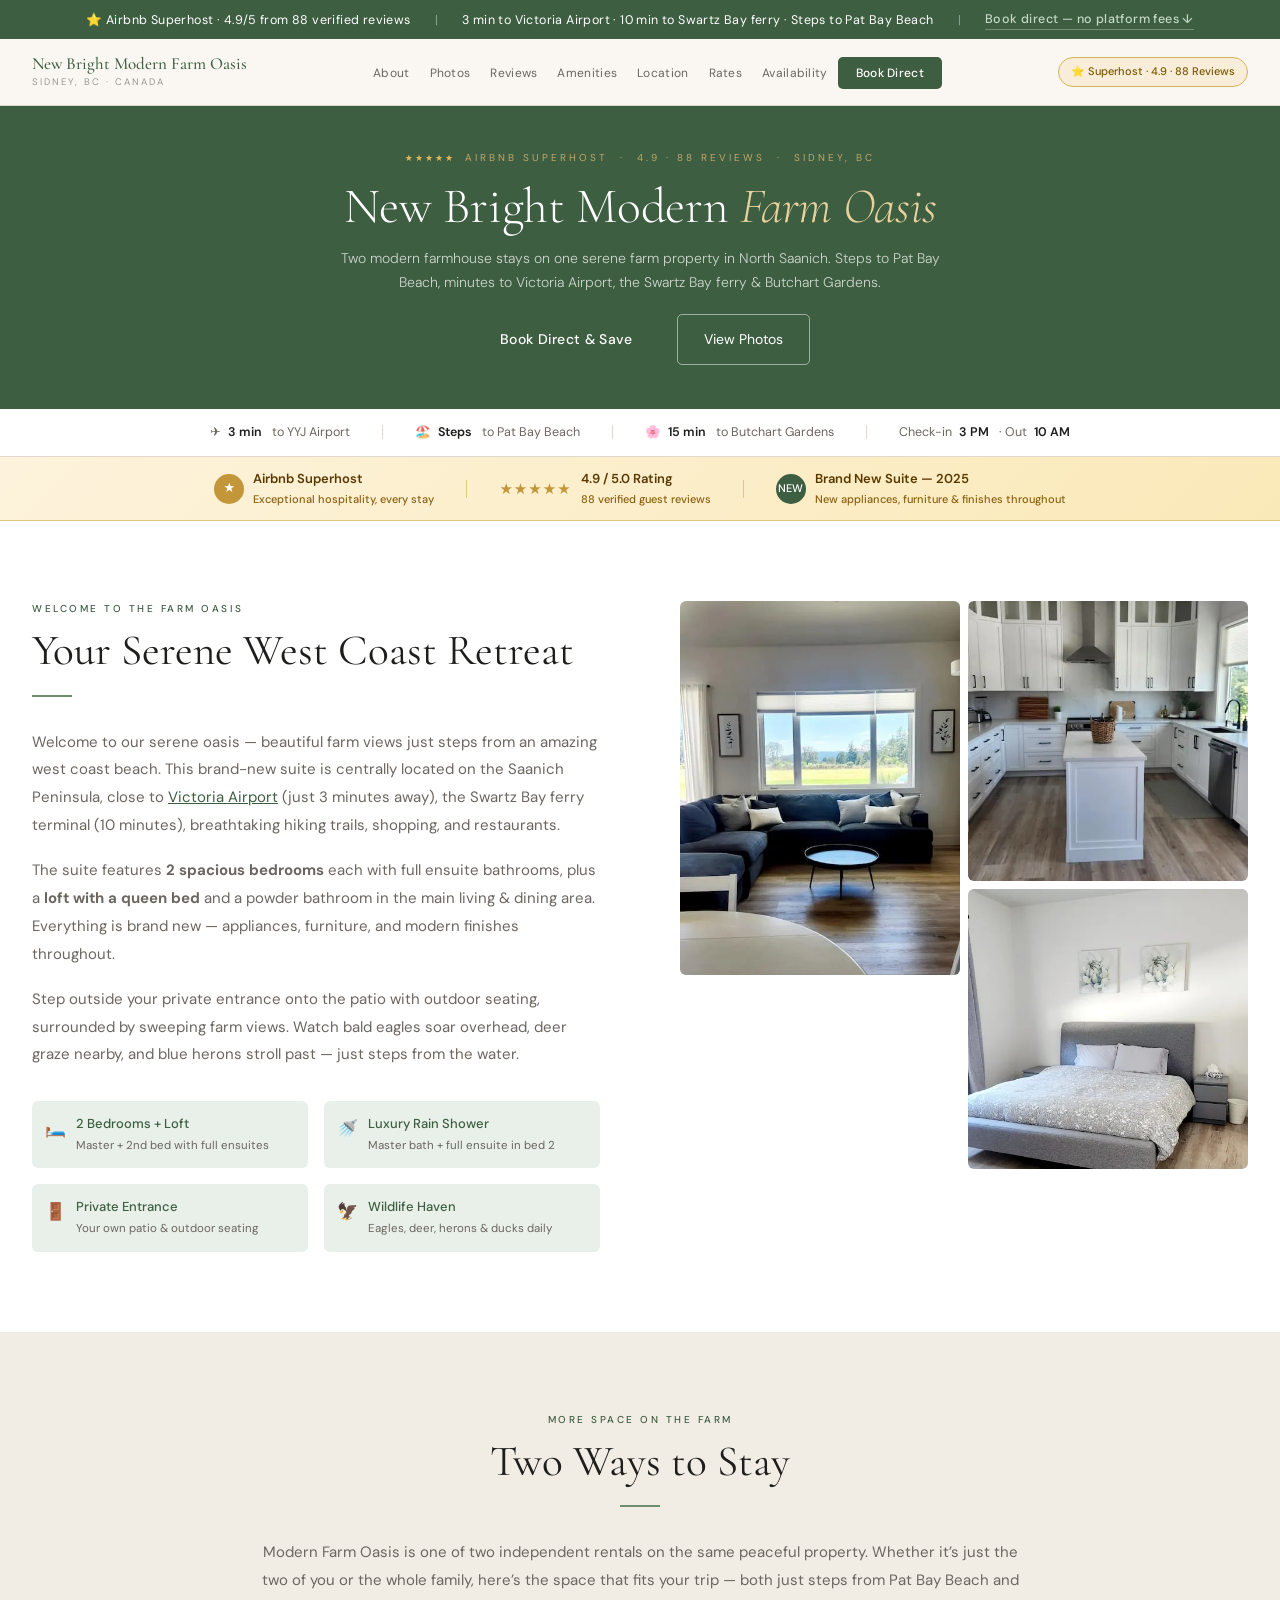
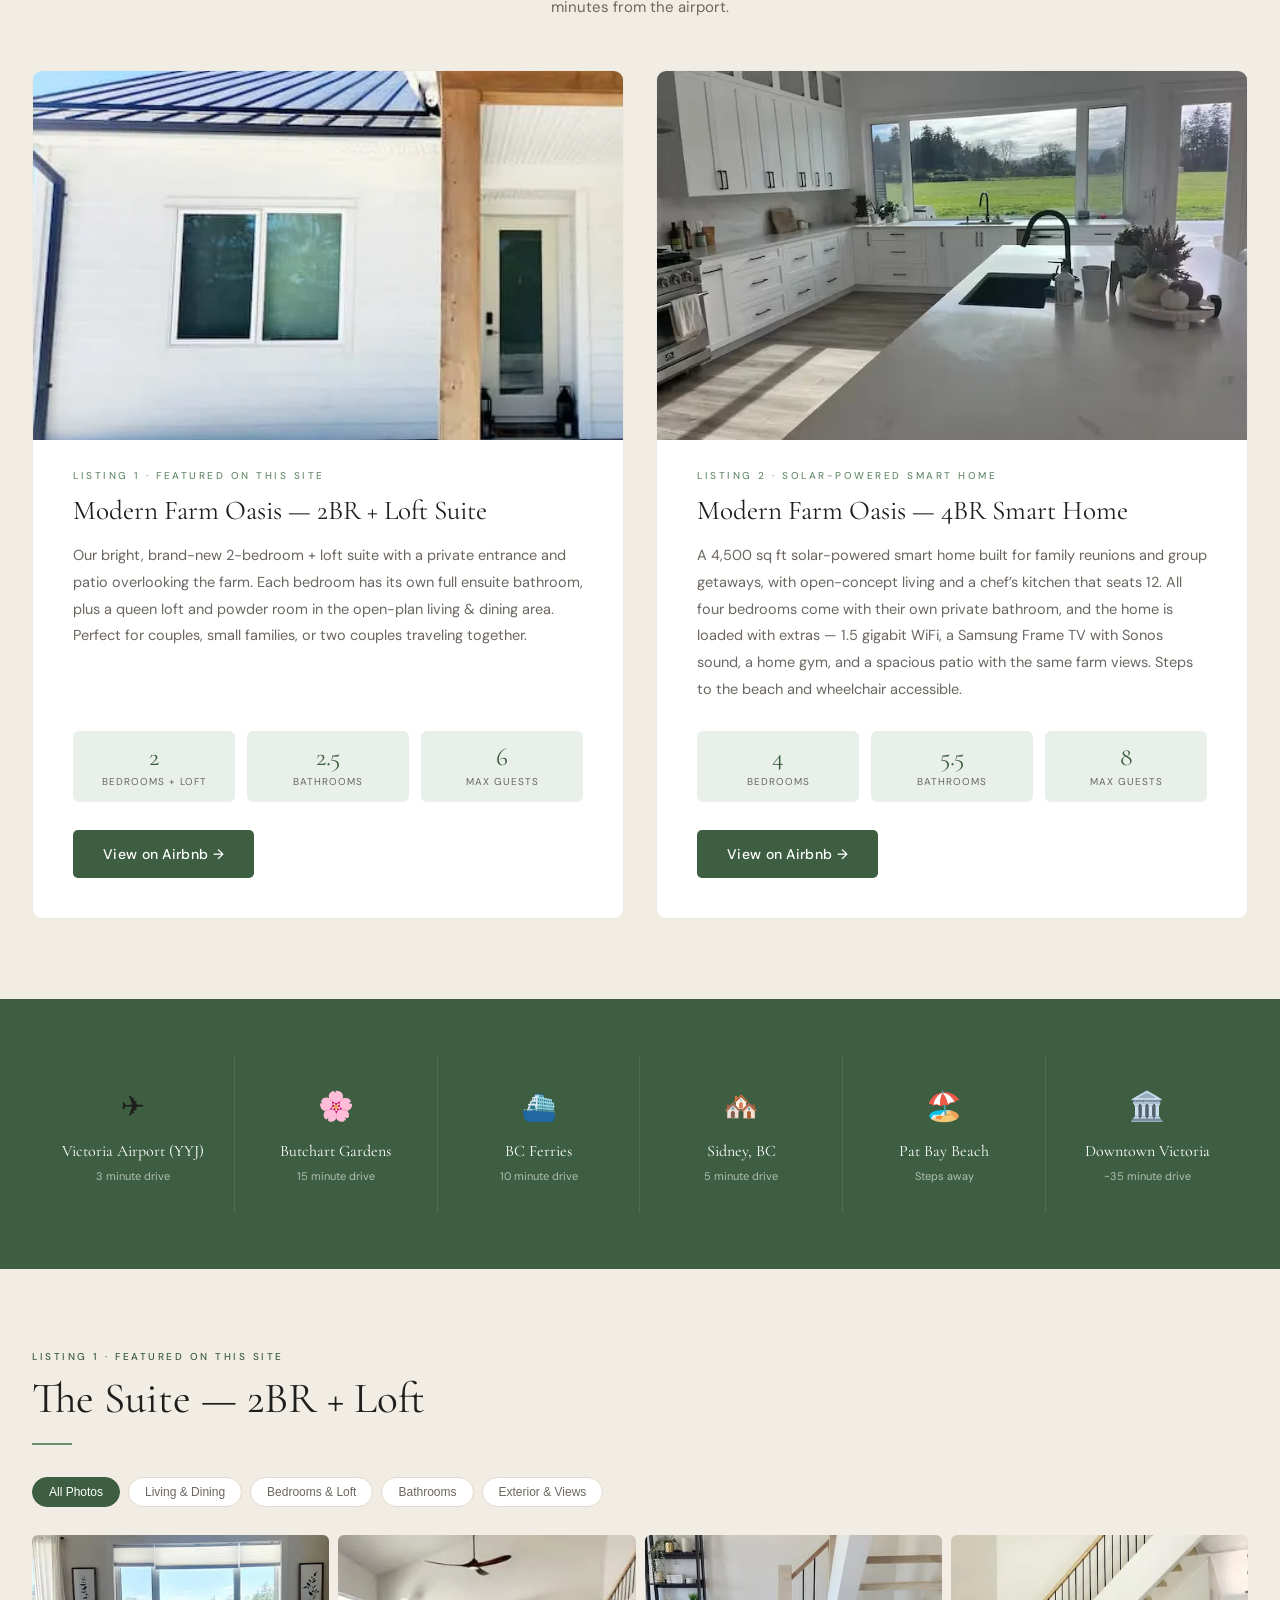
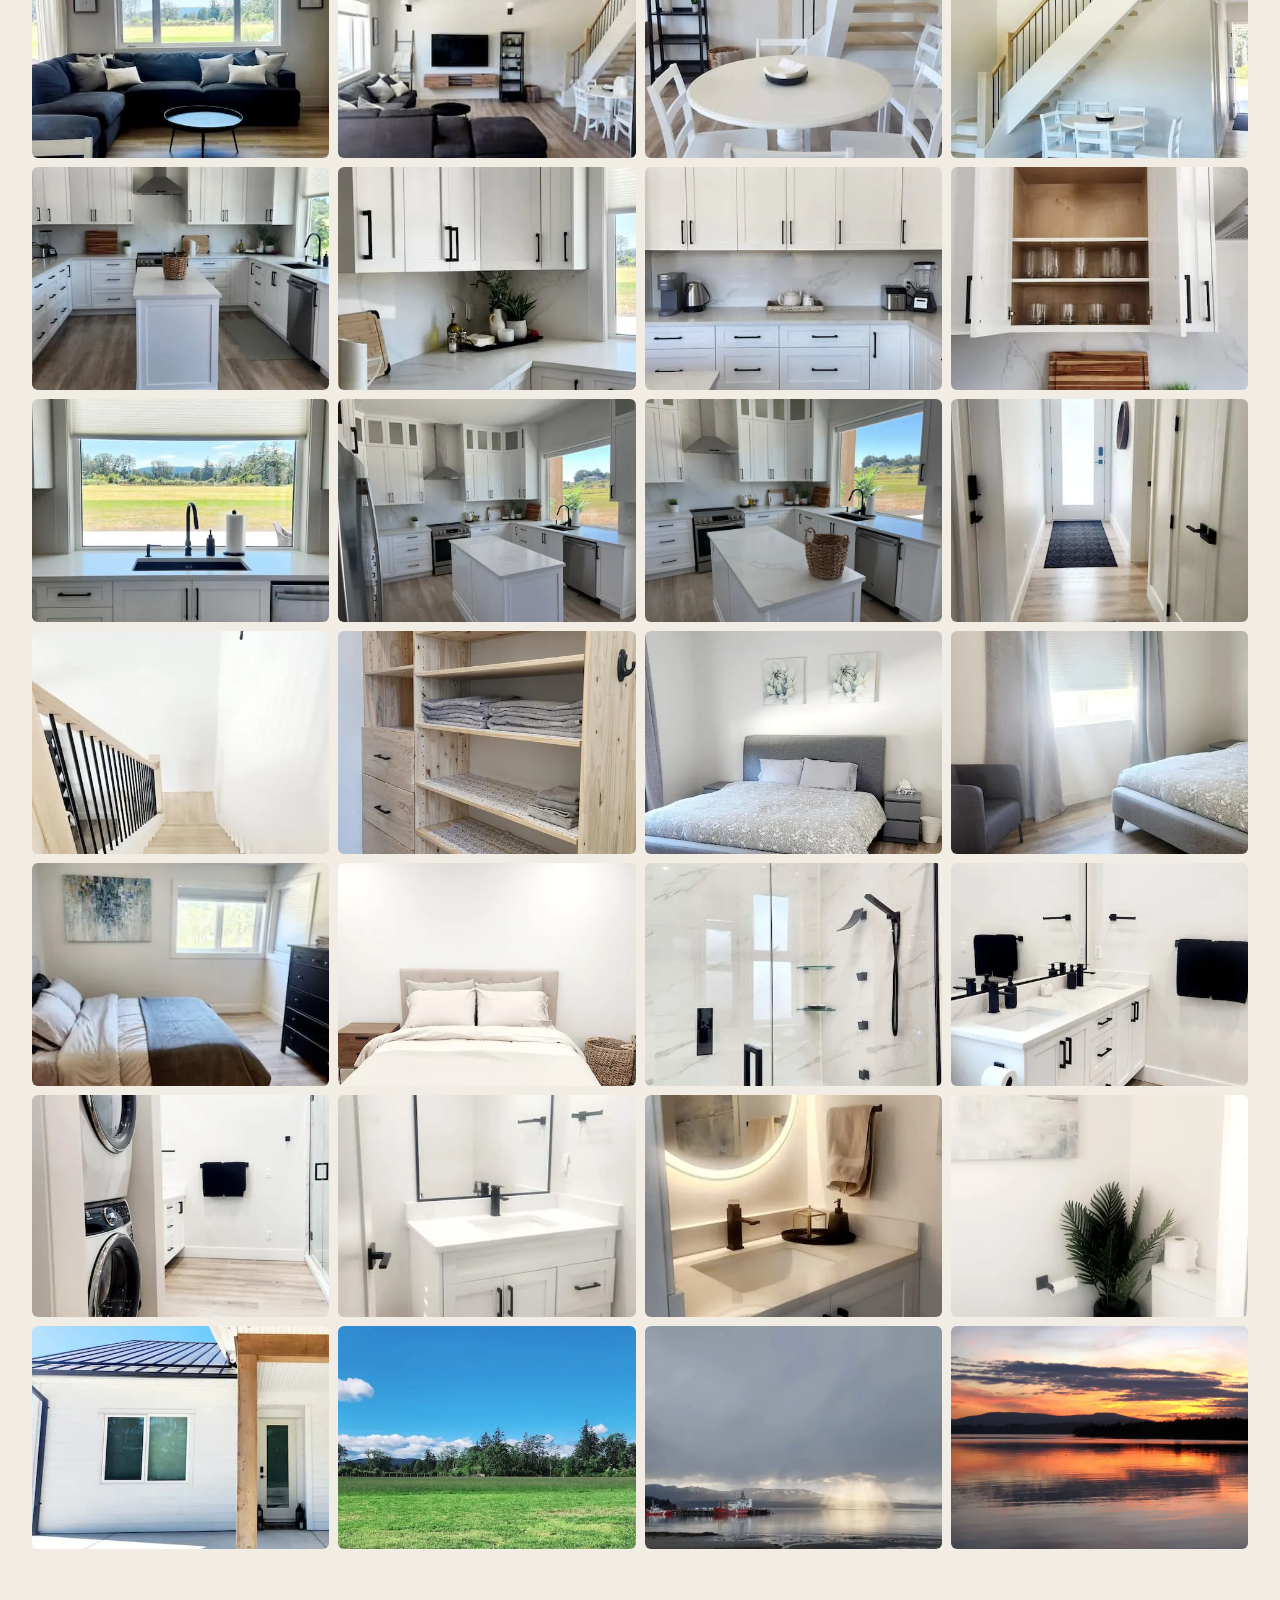
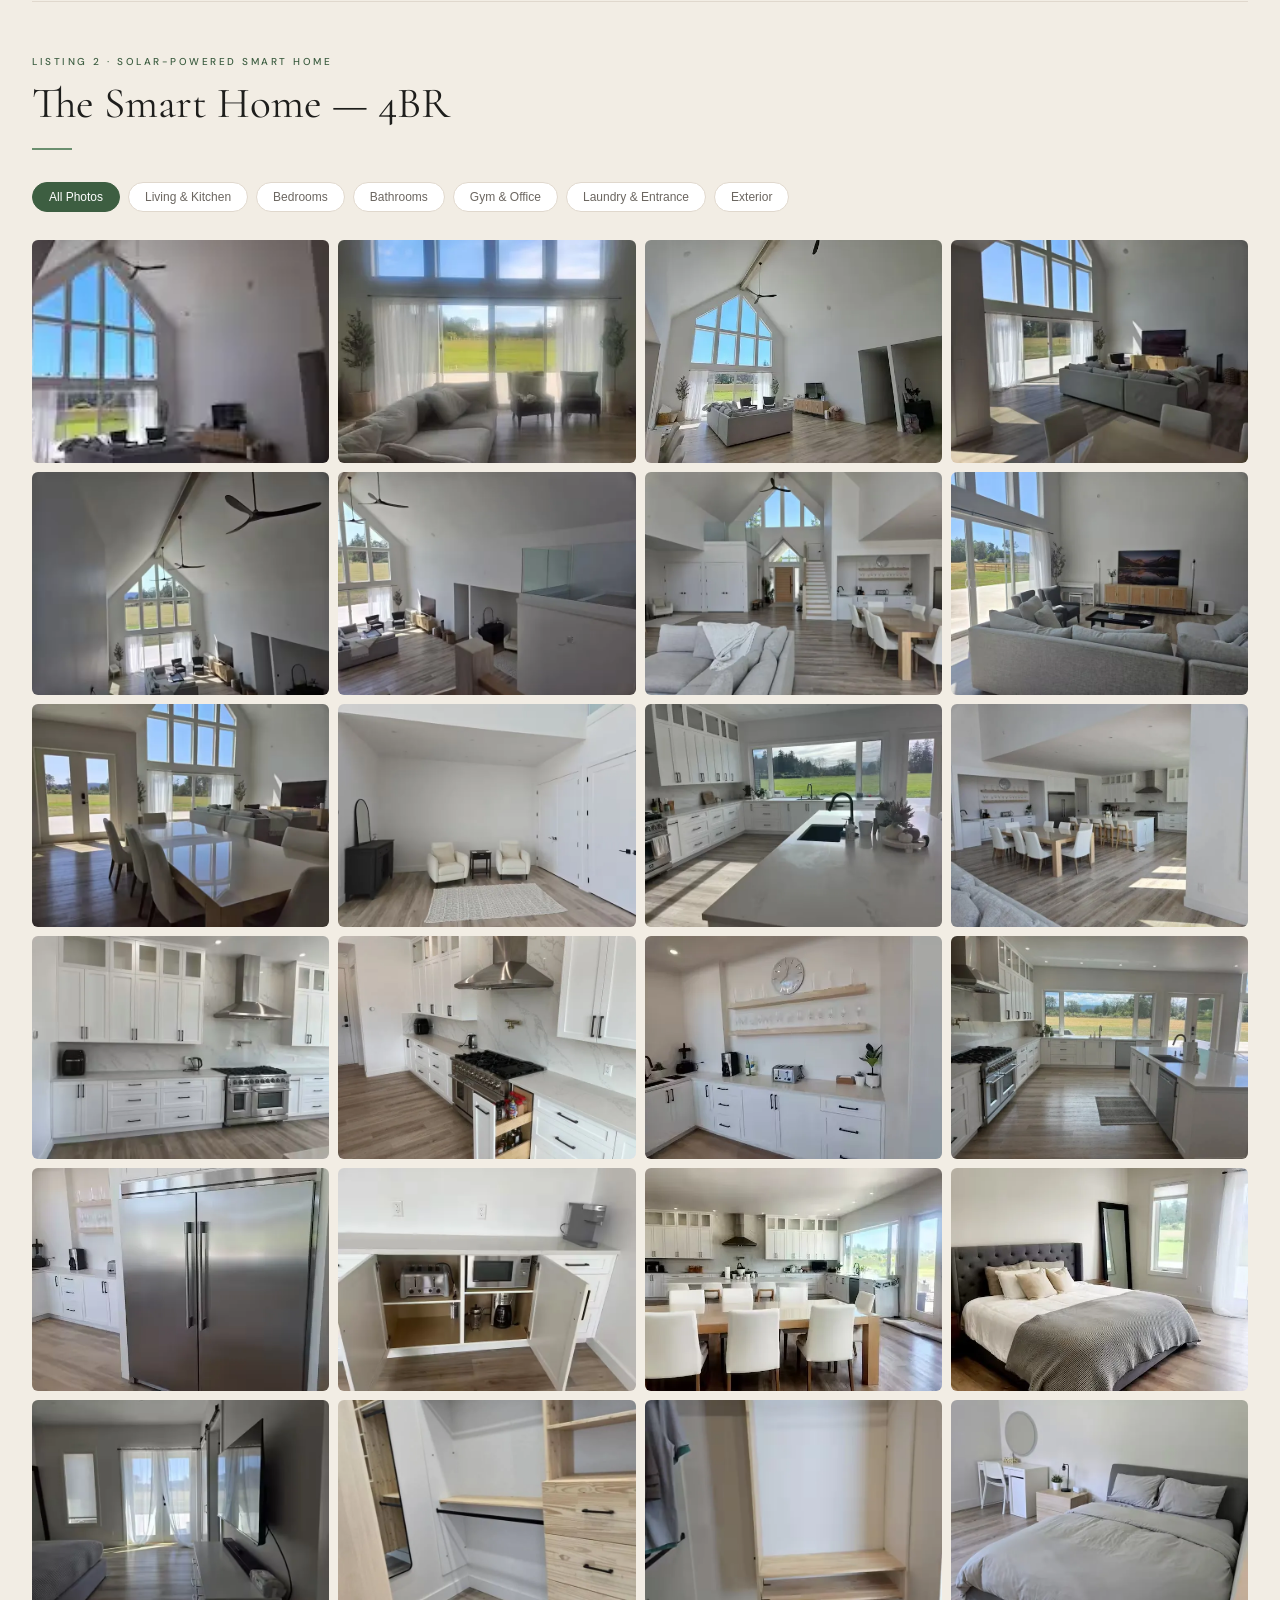
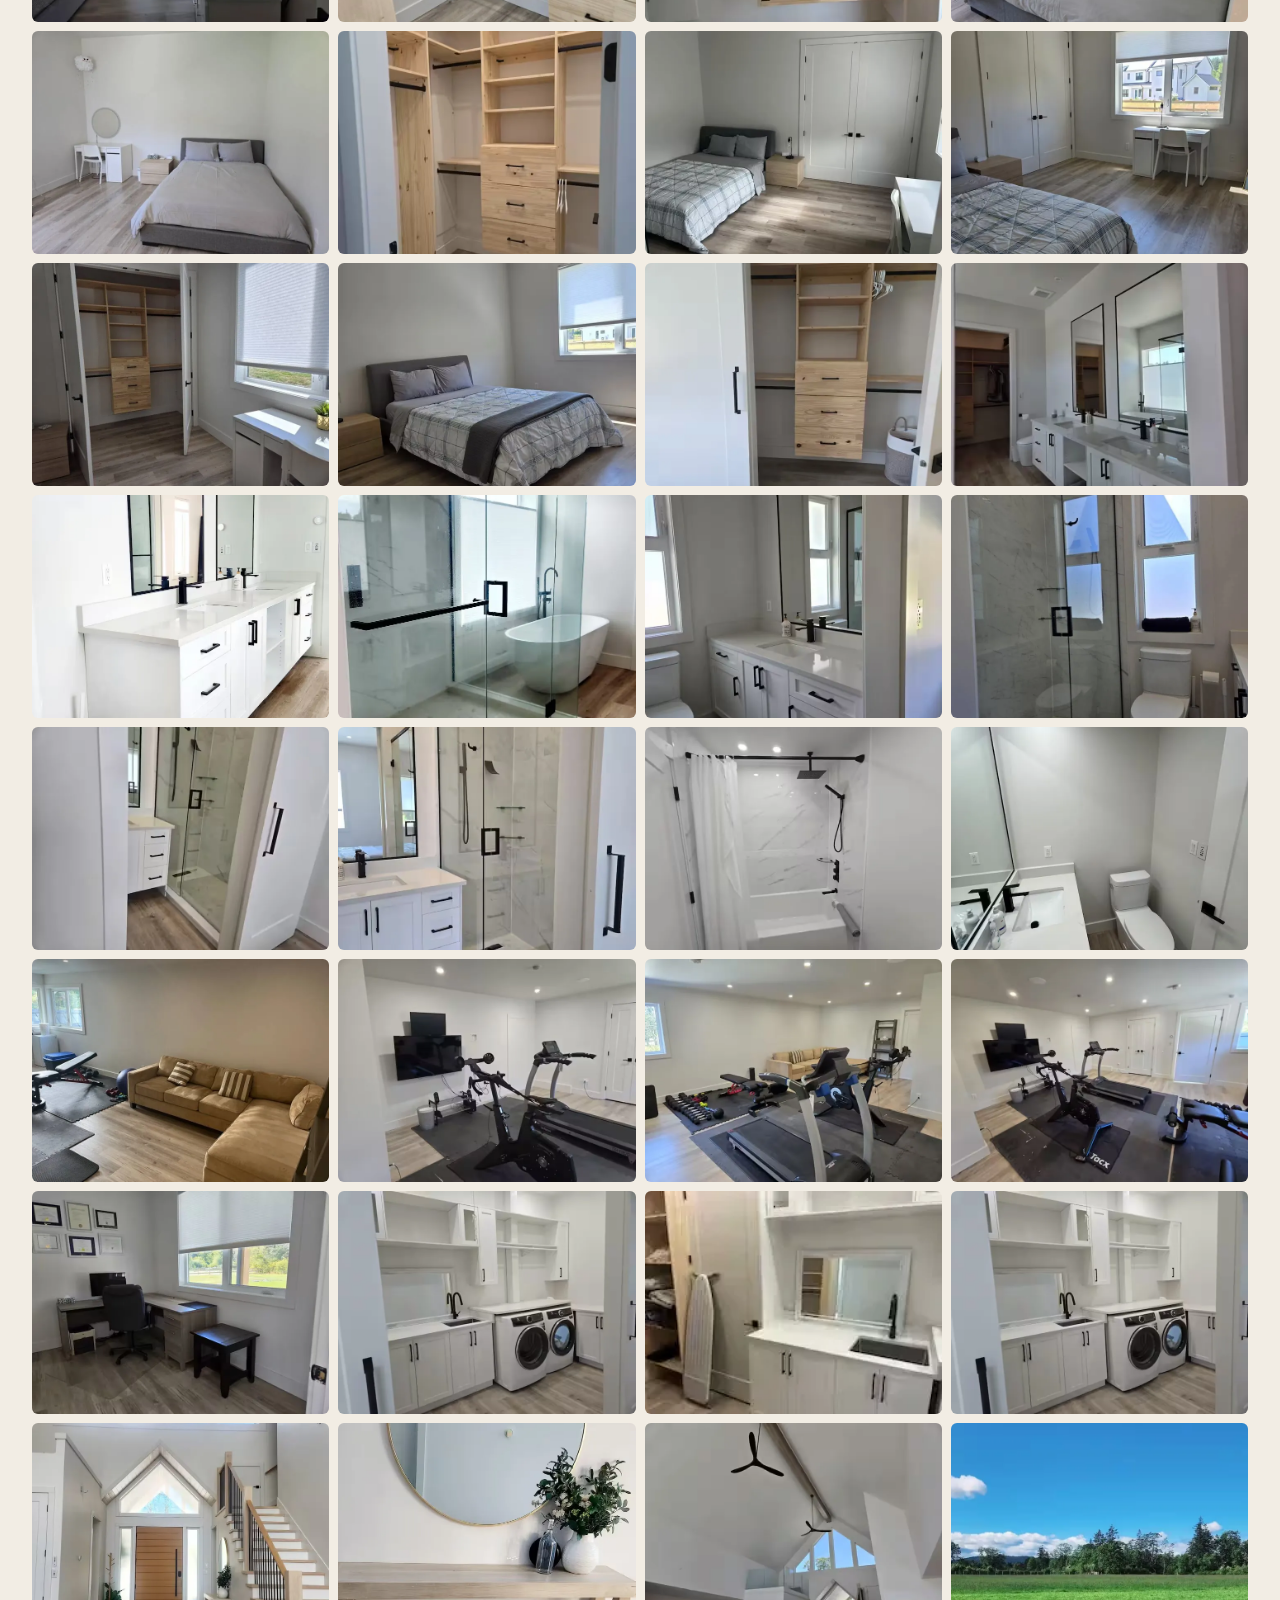
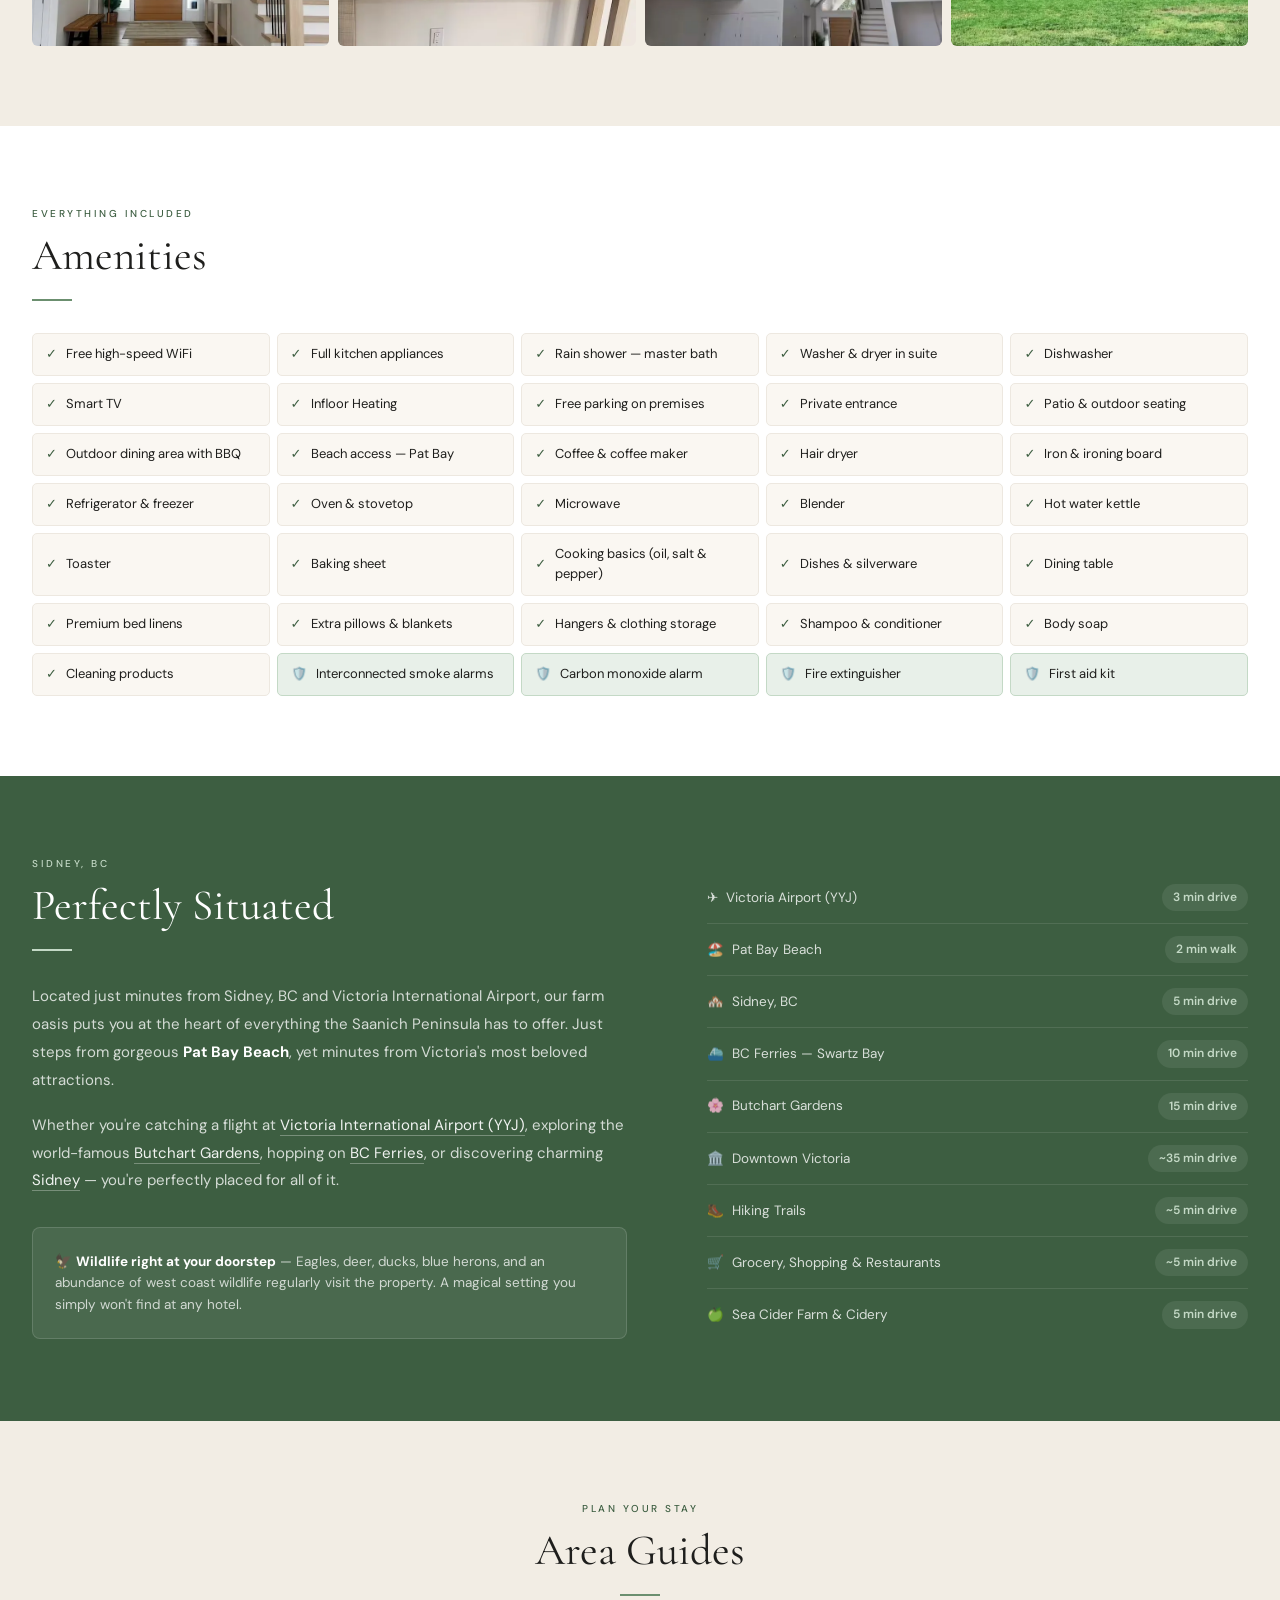
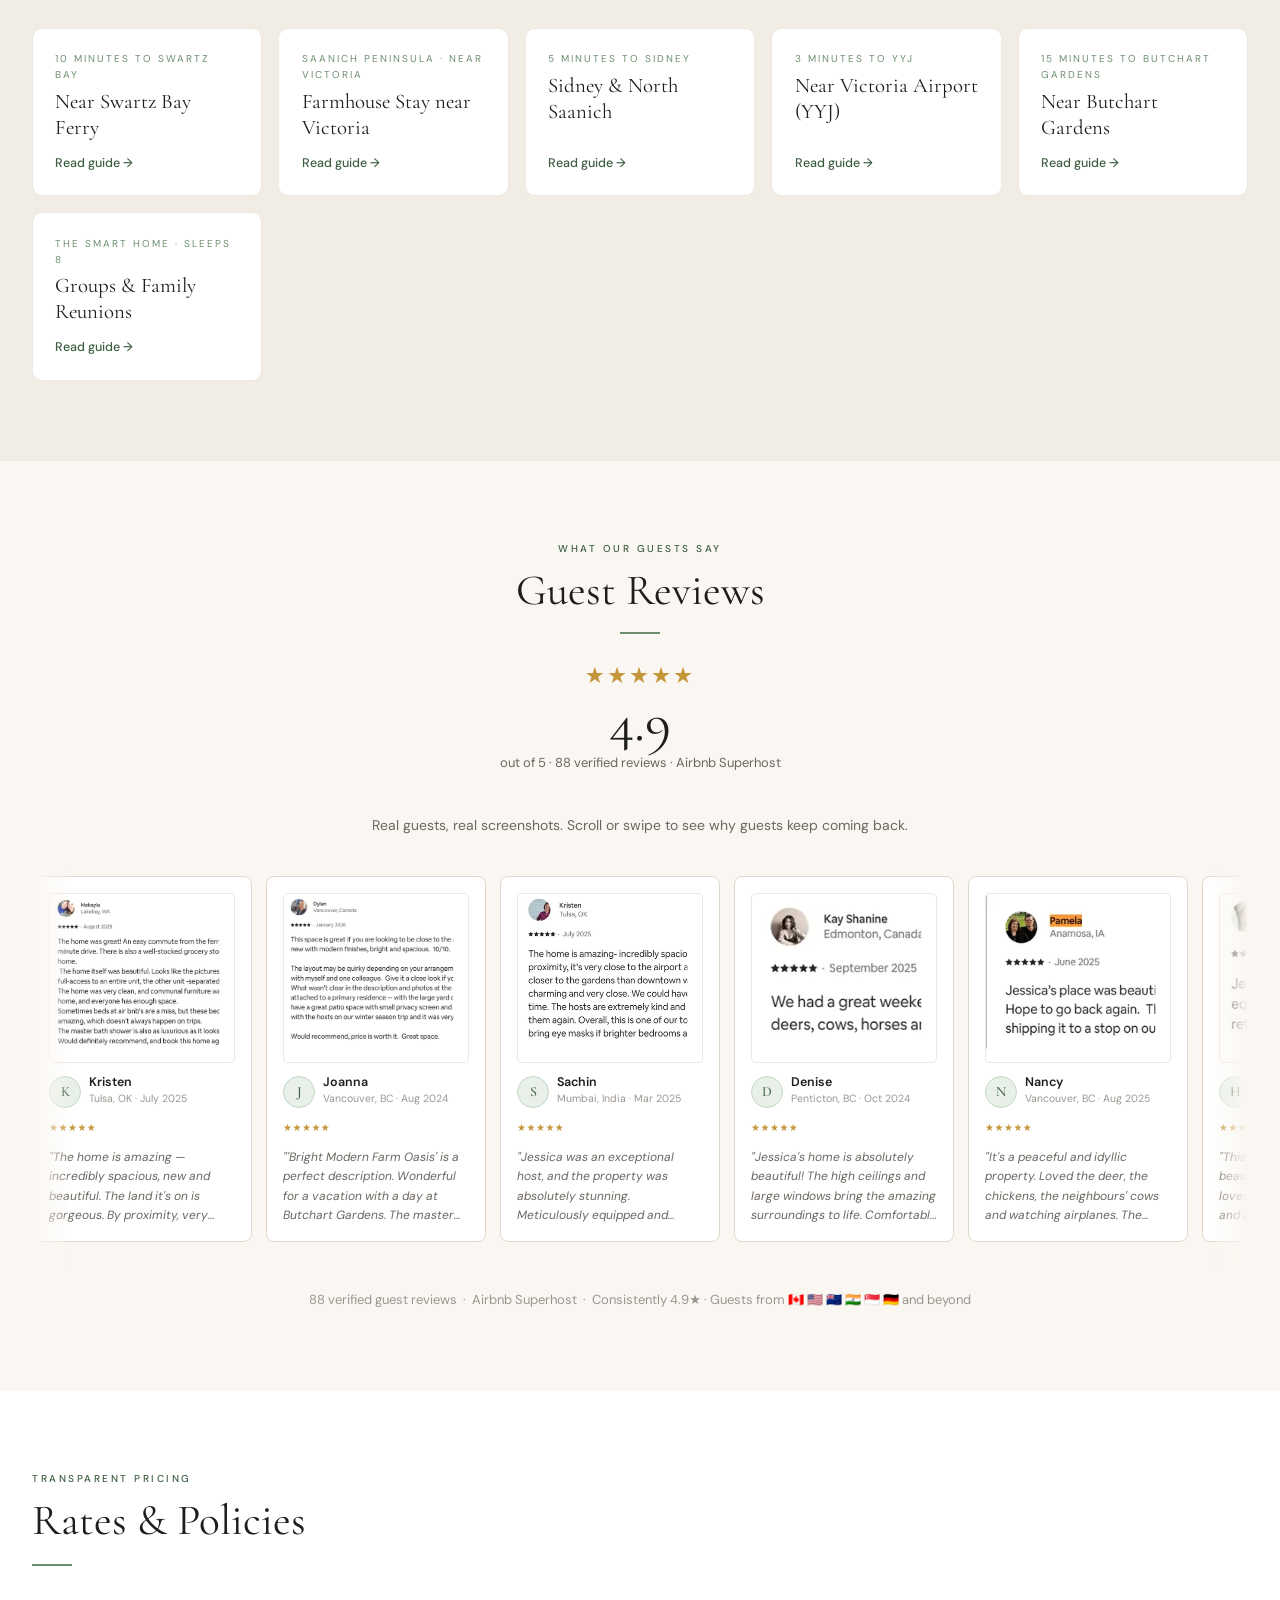
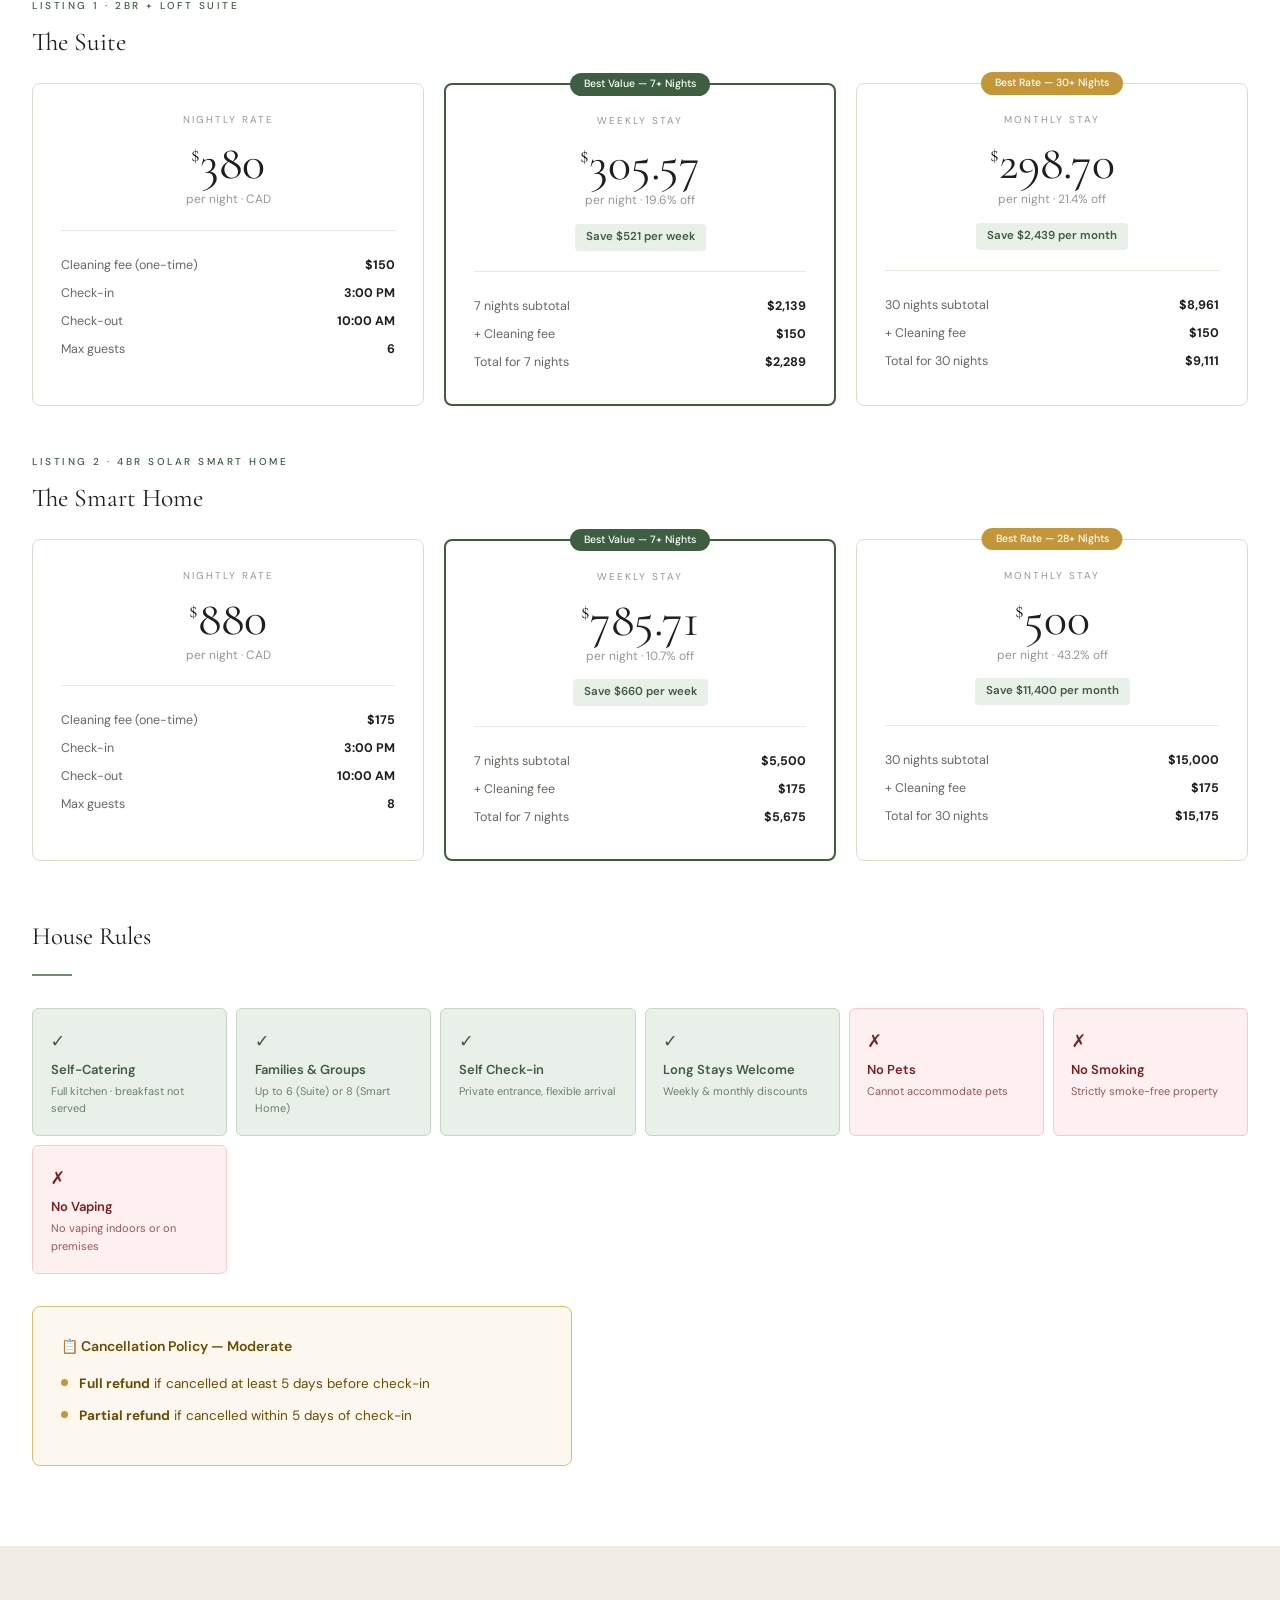
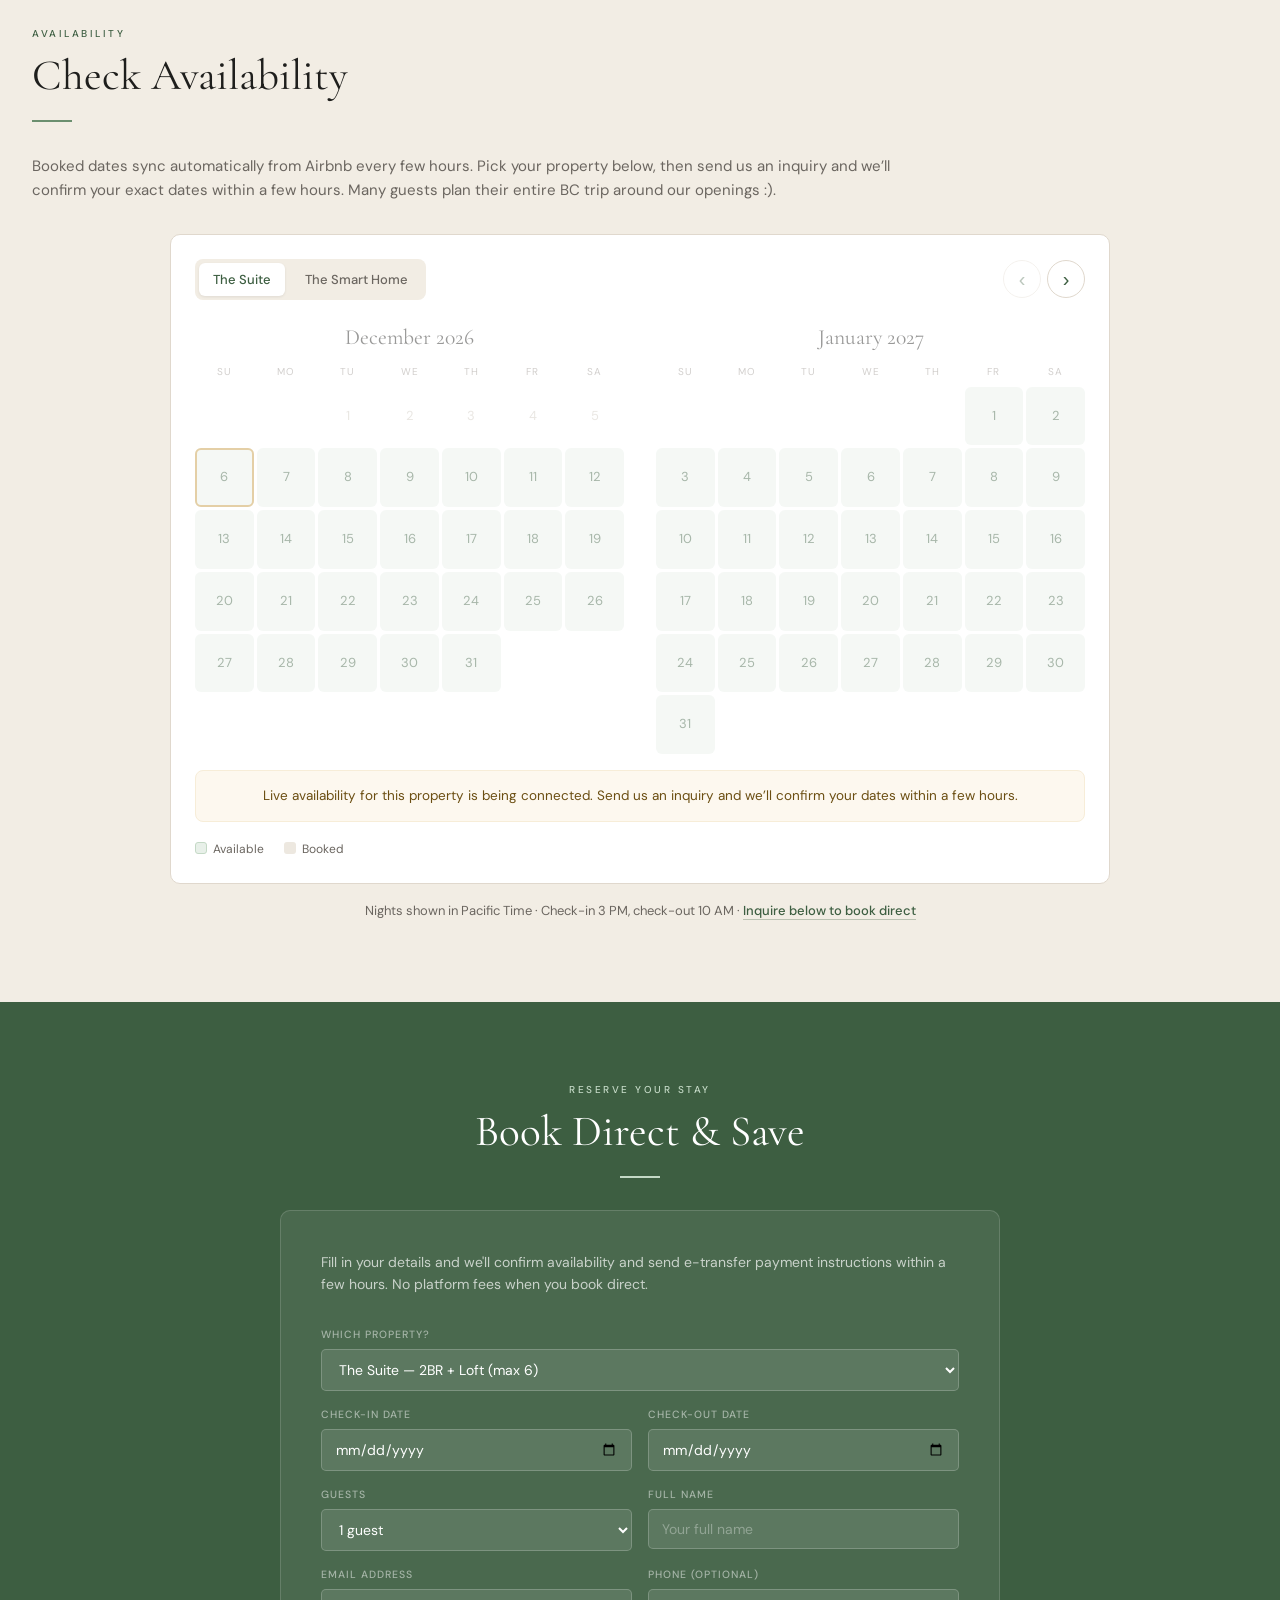
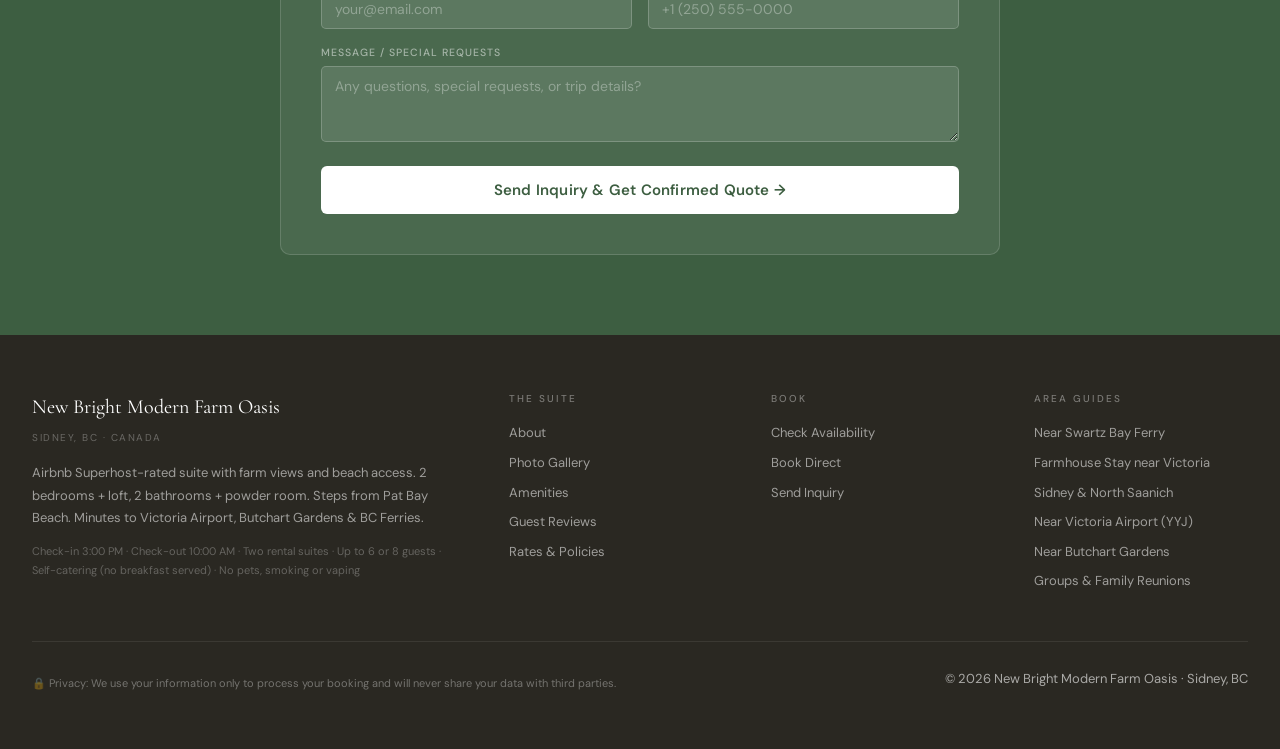
==== commit 27c0c535: "Self-host photos, Butchart guide, Airbnb-synced calendar, booking text" ====
--- a/index.html
+++ b/index.html
@@ -17,16 +17,16 @@
 <meta property="og:type" content="website">
 <meta property="og:title" content="New Bright Modern Farm Oasis — Farmhouse Stay · Sidney, BC">
 <meta property="og:description" content="Two modern farmhouse rentals in North Saanich: a 2BR + loft suite and a 4BR smart home. Steps to the beach, 3 min to YYJ, 10 min to Swartz Bay ferry. 88 five-star reviews. Book direct.">
-<meta property="og:image" content="https://i.imgur.com/RizYbWh.jpeg">
+<meta property="og:image" content="https://victoriabnb.ca/img/og/pat-bay-beach-sunset.jpg">
 <meta property="og:url" content="https://victoriabnb.ca/">
-<meta property="og:image:width" content="480">
-<meta property="og:image:height" content="421">
+<meta property="og:image:width" content="1200">
+<meta property="og:image:height" content="630">
 
 <!-- Twitter Card -->
 <meta name="twitter:card" content="summary_large_image">
 <meta name="twitter:title" content="Farm Oasis – Farmhouse Stay, Sidney BC">
 <meta name="twitter:description" content="Superhost-rated farmhouse stay with farm views. Steps to Pat Bay Beach, 3 min to YYJ Airport, 10 min to Swartz Bay ferry, 15 min to Butchart Gardens.">
-<meta name="twitter:image" content="https://i.imgur.com/RizYbWh.jpeg">
+<meta name="twitter:image" content="https://victoriabnb.ca/img/og/pat-bay-beach-sunset.jpg">
 
 <!-- Schema.org structured data. Pre-rendered here so every crawler sees it    -->
 <!-- without running JS; injectJsonLd() still refreshes it from PRICING_CONFIG. -->
@@ -47,7 +47,7 @@
       "name": "New Bright Modern Farm Oasis",
       "description": "Airbnb Superhost-rated 2-bedroom + loft farmhouse suite in North Saanich, BC, near Sidney. Self-catering (no breakfast served), farm views, beach access, private entrance. 3 min to Victoria Airport, 10 min to Swartz Bay ferry.",
       "url": "https://victoriabnb.ca/",
-      "image": "https://i.imgur.com/RizYbWh.jpeg",
+      "image": "https://victoriabnb.ca/img/suite-exterior-farm-views.webp",
       "address": {
         "@type": "PostalAddress",
         "streetAddress": "1345 Munro Road",
@@ -103,7 +103,7 @@
       "name": "Modern Farm Oasis — 4BR Solar Smart Home",
       "description": "4,500 sq ft solar-powered smart home on the same North Saanich property as New Bright Modern Farm Oasis, with 4 bedrooms (each with a private bathroom), open-concept living, and a chef's kitchen that seats 12. Shares the same farm views and beach access.",
       "url": "https://victoriabnb.ca/#stays",
-      "image": "https://i.imgur.com/lbIYx2V.jpeg",
+      "image": "https://victoriabnb.ca/img/smart-home-chefs-kitchen-island.webp",
       "address": {
         "@type": "PostalAddress",
         "streetAddress": "1345 Munro Road",
@@ -152,7 +152,6 @@
 }
 </script>
 
-<link rel="preconnect" href="https://i.imgur.com">
 <link rel="preconnect" href="https://fonts.googleapis.com">
 <link rel="preconnect" href="https://fonts.gstatic.com" crossorigin>
 <link href="https://fonts.googleapis.com/css2?family=Cormorant+Garamond:ital,wght@0,300;0,400;0,500;0,600;1,300;1,400&family=DM+Sans:ital,wght@0,300;0,400;0,500;0,600;1,400&display=swap" rel="stylesheet">
@@ -698,6 +697,34 @@
 .hamburger{position:relative}
 .hamburger::before{content:'';position:absolute;inset:-4px}
 
+/* ══ AVAILABILITY CALENDAR (reads /availability.json, filled by GitHub Action from Airbnb) ══ */
+.ac{max-width:940px;margin:2rem auto 0;background:var(--white);border:1px solid var(--border);border-radius:10px;padding:1.5rem}
+.ac-head{display:flex;justify-content:space-between;align-items:center;gap:1rem;flex-wrap:wrap;margin-bottom:1.25rem}
+.ac-tabs{display:flex;gap:6px;background:var(--parchment);padding:4px;border-radius:8px}
+.ac-tab{border:none;background:none;font-family:var(--sans);font-size:13px;font-weight:500;color:var(--mid);padding:8px 14px;border-radius:6px;cursor:pointer}
+.ac-tab.active{background:var(--white);color:var(--sage-dark);box-shadow:0 1px 3px rgba(0,0,0,0.08)}
+.ac-nav{display:flex;gap:6px}
+.ac-nav button{width:38px;height:38px;border:1px solid var(--border);background:var(--white);border-radius:50%;font-size:20px;line-height:1;color:var(--sage-dark);cursor:pointer}
+.ac-nav button:disabled{opacity:0.35;cursor:default}
+.ac-months{display:grid;grid-template-columns:1fr 1fr;gap:2rem}
+.ac-month h3{font-family:var(--serif);font-weight:400;font-size:1.35rem;text-align:center;margin-bottom:0.6rem;color:var(--charcoal)}
+.ac-grid{display:grid;grid-template-columns:repeat(7,1fr);gap:3px}
+.ac-dow{font-size:10px;letter-spacing:1px;text-transform:uppercase;color:var(--light-mid);text-align:center;padding-bottom:4px}
+.ac-day{aspect-ratio:1/1;display:flex;align-items:center;justify-content:center;font-size:13px;border-radius:6px;background:var(--sage-pale);color:var(--sage-dark)}
+.ac-day.busy{background:#EDE8E0;color:var(--light-mid);text-decoration:line-through}
+.ac-day.past{background:none;color:#CFC9C0}
+.ac-day.empty{background:none}
+.ac-day.today{outline:2px solid var(--gold);outline-offset:-2px}
+.ac-pending{margin-top:1rem;background:var(--gold-pale);border:1px solid var(--gold-light);border-radius:8px;padding:0.9rem 1rem;font-size:13.5px;color:#6B4E12;text-align:center}
+.ac-legend{display:flex;gap:1.25rem;flex-wrap:wrap;align-items:center;margin-top:1.1rem;font-size:12px;color:var(--mid)}
+.ac-sw{display:inline-block;width:12px;height:12px;border-radius:3px;margin-right:6px;vertical-align:-1px}
+.ac-sw-free{background:var(--sage-pale);border:1px solid var(--sage-light)}
+.ac-sw-busy{background:#EDE8E0}
+.ac-synced{margin-left:auto;color:var(--light-mid)}
+.ac [hidden],.date-warn[hidden]{display:none!important}
+.date-warn{background:rgba(247,237,216,0.95);color:#5A3800;border-radius:6px;padding:0.75rem 0.9rem;font-size:13px;line-height:1.55}
+@media(max-width:700px){.ac{padding:1rem}.ac-months{grid-template-columns:1fr}.ac-synced{margin-left:0;width:100%}}
+
 /* ══ AREA GUIDES ══ */
 .guides-section{background:var(--parchment)}
 .guides-grid{display:grid;grid-template-columns:repeat(auto-fit,minmax(220px,1fr));gap:1rem}
@@ -835,9 +862,9 @@
         </div>
       </div>
       <div class="mosaic">
-        <img src="https://i.imgur.com/Tt9ujH1.jpeg" class="tall" alt="Living area with farm views" loading="lazy">
-        <img src="https://i.imgur.com/Tr4qpvo.jpeg" class="sq" alt="Living &amp; dining area" loading="lazy">
-        <img src="https://i.imgur.com/uUns80D.jpeg" class="sq" alt="Master bedroom" loading="lazy">
+        <img src="/img/suite-living-area-with-farm-views.webp" class="tall" alt="Living area with farm views" loading="lazy">
+        <img src="/img/suite-living-and-dining-area.webp" class="sq" alt="Living &amp; dining area" loading="lazy">
+        <img src="/img/suite-master-bedroom.webp" class="sq" alt="Master bedroom" loading="lazy">
       </div>
     </div>
   </div>
@@ -852,7 +879,7 @@
     <p class="stays-intro">Modern Farm Oasis is one of two independent rentals on the same peaceful property. Whether it&rsquo;s just the two of you or the whole family, here&rsquo;s the space that fits your trip &mdash; both just steps from Pat Bay Beach and minutes from the airport.</p>
     <div class="stays-grid">
       <div class="stay-card">
-        <div class="stay-card-img"><img src="https://i.imgur.com/RizYbWh.jpeg" alt="New Bright Modern Farm Oasis — 2-bedroom + loft suite with farm views" loading="lazy"></div>
+        <div class="stay-card-img"><img src="/img/suite-exterior-farm-views.webp" alt="New Bright Modern Farm Oasis — 2-bedroom + loft suite with farm views" loading="lazy"></div>
         <div class="stay-card-eyebrow">Listing 1 &middot; Featured on This Site</div>
         <h3 class="stay-card-title">Modern Farm Oasis &mdash; 2BR + Loft Suite</h3>
         <p class="stay-card-desc">Our bright, brand-new 2-bedroom + loft suite with a private entrance and patio overlooking the farm. Each bedroom has its own full ensuite bathroom, plus a queen loft and powder room in the open-plan living &amp; dining area. Perfect for couples, small families, or two couples traveling together.</p>
@@ -864,7 +891,7 @@
         <a href="https://airbnb.ca/h/modernfarmoasis" target="_blank" rel="noopener" class="btn-primary stay-link">View on Airbnb &rarr;</a>
       </div>
       <div class="stay-card">
-        <div class="stay-card-img"><img src="https://i.imgur.com/lbIYx2V.jpeg" alt="Modern Farm Oasis smart home — chef's kitchen with island seating for twelve" loading="lazy"></div>
+        <div class="stay-card-img"><img src="/img/smart-home-chefs-kitchen-island.webp" alt="Modern Farm Oasis smart home — chef's kitchen with island seating for twelve" loading="lazy"></div>
         <div class="stay-card-eyebrow">Listing 2 &middot; Solar-Powered Smart Home</div>
         <h3 class="stay-card-title">Modern Farm Oasis &mdash; 4BR Smart Home</h3>
         <p class="stay-card-desc">A 4,500&nbsp;sq&nbsp;ft solar-powered smart home built for family reunions and group getaways, with open-concept living and a chef&rsquo;s kitchen that seats 12. All four bedrooms come with their own private bathroom, and the home is loaded with extras &mdash; 1.5 gigabit WiFi, a Samsung Frame TV with Sonos sound, a home gym, and a spacious patio with the same farm views. Steps to the beach and wheelchair accessible.</p>
@@ -908,34 +935,34 @@
         <button class="gtab" onclick="filterGal('exterior',this)">Exterior &amp; Views</button>
       </div>
       <div class="gallery-grid">
-      <div class="gitem" data-cat="living" data-src="https://i.imgur.com/Tt9ujH1.jpeg" onclick="openLb(this)"><img src="https://i.imgur.com/Tt9ujH1.jpeg" alt="Family room" loading="lazy"><div class="gitem-overlay"><div class="gitem-zoom">+</div></div></div>
-      <div class="gitem" data-cat="living" data-src="https://i.imgur.com/kM27YaV.jpeg" onclick="openLb(this)"><img src="https://i.imgur.com/kM27YaV.jpeg" alt="Family room 2" loading="lazy"><div class="gitem-overlay"><div class="gitem-zoom">+</div></div></div>
-      <div class="gitem" data-cat="living" data-src="https://i.imgur.com/GAQJLTM.jpeg" onclick="openLb(this)"><img src="https://i.imgur.com/GAQJLTM.jpeg" alt="Living area" loading="lazy"><div class="gitem-overlay"><div class="gitem-zoom">+</div></div></div>
-      <div class="gitem" data-cat="living" data-src="https://i.imgur.com/SoaUuff.jpeg" onclick="openLb(this)"><img src="https://i.imgur.com/SoaUuff.jpeg" alt="Living space" loading="lazy"><div class="gitem-overlay"><div class="gitem-zoom">+</div></div></div>
-      <div class="gitem" data-cat="living" data-src="https://i.imgur.com/Tr4qpvo.jpeg" onclick="openLb(this)"><img src="https://i.imgur.com/Tr4qpvo.jpeg" alt="Dining &amp; living area" loading="lazy"><div class="gitem-overlay"><div class="gitem-zoom">+</div></div></div>
-      <div class="gitem" data-cat="living" data-src="https://i.imgur.com/SGHvxDX.jpeg" onclick="openLb(this)"><img src="https://i.imgur.com/SGHvxDX.jpeg" alt="Dining area" loading="lazy"><div class="gitem-overlay"><div class="gitem-zoom">+</div></div></div>
-      <div class="gitem" data-cat="living" data-src="https://i.imgur.com/1tNtfLk.jpeg" onclick="openLb(this)"><img src="https://i.imgur.com/1tNtfLk.jpeg" alt="Living &amp; dining" loading="lazy"><div class="gitem-overlay"><div class="gitem-zoom">+</div></div></div>
-      <div class="gitem" data-cat="living" data-src="https://i.imgur.com/st9bBeP.jpeg" onclick="openLb(this)"><img src="https://i.imgur.com/st9bBeP.jpeg" alt="Eating area" loading="lazy"><div class="gitem-overlay"><div class="gitem-zoom">+</div></div></div>
-      <div class="gitem" data-cat="living" data-src="https://i.imgur.com/FSFah8r.jpeg" onclick="openLb(this)"><img src="https://i.imgur.com/FSFah8r.jpeg" alt="Open living" loading="lazy"><div class="gitem-overlay"><div class="gitem-zoom">+</div></div></div>
-      <div class="gitem" data-cat="living" data-src="https://i.imgur.com/KWRjunP.jpeg" onclick="openLb(this)"><img src="https://i.imgur.com/KWRjunP.jpeg" alt="Living space" loading="lazy"><div class="gitem-overlay"><div class="gitem-zoom">+</div></div></div>
-      <div class="gitem" data-cat="living" data-src="https://i.imgur.com/fygUWMx.jpeg" onclick="openLb(this)"><img src="https://i.imgur.com/fygUWMx.jpeg" alt="Interior detail" loading="lazy"><div class="gitem-overlay"><div class="gitem-zoom">+</div></div></div>
-      <div class="gitem" data-cat="living" data-src="https://i.imgur.com/318UZng.jpeg" onclick="openLb(this)"><img src="https://i.imgur.com/318UZng.jpeg" alt="Interior" loading="lazy"><div class="gitem-overlay"><div class="gitem-zoom">+</div></div></div>
-      <div class="gitem" data-cat="living" data-src="https://i.imgur.com/2Qxawpy.jpeg" onclick="openLb(this)"><img src="https://i.imgur.com/2Qxawpy.jpeg" alt="Interior 2" loading="lazy"><div class="gitem-overlay"><div class="gitem-zoom">+</div></div></div>
-      <div class="gitem" data-cat="living" data-src="https://i.imgur.com/cOfK1J4.jpeg" onclick="openLb(this)"><img src="https://i.imgur.com/cOfK1J4.jpeg" alt="Interior detail 2" loading="lazy"><div class="gitem-overlay"><div class="gitem-zoom">+</div></div></div>
-      <div class="gitem" data-cat="bedroom" data-src="https://i.imgur.com/uUns80D.jpeg" onclick="openLb(this)"><img src="https://i.imgur.com/uUns80D.jpeg" alt="Master bedroom" loading="lazy"><div class="gitem-overlay"><div class="gitem-zoom">+</div></div></div>
-      <div class="gitem" data-cat="bedroom" data-src="https://i.imgur.com/RxmTkol.jpeg" onclick="openLb(this)"><img src="https://i.imgur.com/RxmTkol.jpeg" alt="Master bedroom 2" loading="lazy"><div class="gitem-overlay"><div class="gitem-zoom">+</div></div></div>
-      <div class="gitem" data-cat="bedroom" data-src="https://i.imgur.com/lopKK7h.jpeg" onclick="openLb(this)"><img src="https://i.imgur.com/lopKK7h.jpeg" alt="Bedroom 2" loading="lazy"><div class="gitem-overlay"><div class="gitem-zoom">+</div></div></div>
-      <div class="gitem" data-cat="bedroom" data-src="https://i.imgur.com/YYgrnwQ.jpeg" onclick="openLb(this)"><img src="https://i.imgur.com/YYgrnwQ.jpeg" alt="Loft — queen bed" loading="lazy"><div class="gitem-overlay"><div class="gitem-zoom">+</div></div></div>
-      <div class="gitem" data-cat="bath" data-src="https://i.imgur.com/sy36lPu.jpeg" onclick="openLb(this)"><img src="https://i.imgur.com/sy36lPu.jpeg" alt="Master bath — rain shower" loading="lazy"><div class="gitem-overlay"><div class="gitem-zoom">+</div></div></div>
-      <div class="gitem" data-cat="bath" data-src="https://i.imgur.com/B6Ovq9u.jpeg" onclick="openLb(this)"><img src="https://i.imgur.com/B6Ovq9u.jpeg" alt="Master bath &amp; laundry" loading="lazy"><div class="gitem-overlay"><div class="gitem-zoom">+</div></div></div>
-      <div class="gitem" data-cat="bath" data-src="https://i.imgur.com/EnBSoAm.jpeg" onclick="openLb(this)"><img src="https://i.imgur.com/EnBSoAm.jpeg" alt="Laundry area" loading="lazy"><div class="gitem-overlay"><div class="gitem-zoom">+</div></div></div>
-      <div class="gitem" data-cat="bath" data-src="https://i.imgur.com/RxbkiBF.jpeg" onclick="openLb(this)"><img src="https://i.imgur.com/RxbkiBF.jpeg" alt="Ensuite bathroom 2" loading="lazy"><div class="gitem-overlay"><div class="gitem-zoom">+</div></div></div>
-      <div class="gitem" data-cat="bath" data-src="https://i.imgur.com/BqGc3kB.jpeg" onclick="openLb(this)"><img src="https://i.imgur.com/BqGc3kB.jpeg" alt="Powder room" loading="lazy"><div class="gitem-overlay"><div class="gitem-zoom">+</div></div></div>
-      <div class="gitem" data-cat="bath" data-src="https://i.imgur.com/dbeBbBU.jpeg" onclick="openLb(this)"><img src="https://i.imgur.com/dbeBbBU.jpeg" alt="Powder room 2" loading="lazy"><div class="gitem-overlay"><div class="gitem-zoom">+</div></div></div>
-      <div class="gitem" data-cat="exterior" data-src="https://i.imgur.com/RizYbWh.jpeg" onclick="openLb(this)"><img src="https://i.imgur.com/RizYbWh.jpeg" alt="Exterior farm views" loading="lazy"><div class="gitem-overlay"><div class="gitem-zoom">+</div></div></div>
-      <div class="gitem" data-cat="exterior" data-src="https://i.imgur.com/cjuB1ui.jpeg" onclick="openLb(this)"><img src="https://i.imgur.com/cjuB1ui.jpeg" alt="Exterior entry" loading="lazy"><div class="gitem-overlay"><div class="gitem-zoom">+</div></div></div>
-      <div class="gitem" data-cat="exterior" data-src="https://i.imgur.com/8hScObI.jpeg" onclick="openLb(this)"><img src="https://i.imgur.com/8hScObI.jpeg" alt="Pat Bay Beach" loading="lazy"><div class="gitem-overlay"><div class="gitem-zoom">+</div></div></div>
-      <div class="gitem" data-cat="exterior" data-src="https://i.imgur.com/C1R4G1B.jpeg" onclick="openLb(this)"><img src="https://i.imgur.com/C1R4G1B.jpeg" alt="Pat Bay Beach sunset" loading="lazy"><div class="gitem-overlay"><div class="gitem-zoom">+</div></div></div>
+      <div class="gitem" data-cat="living" data-src="/img/suite-living-area-with-farm-views.webp" onclick="openLb(this)"><img src="/img/suite-living-area-with-farm-views.webp" alt="Family room" loading="lazy"><div class="gitem-overlay"><div class="gitem-zoom">+</div></div></div>
+      <div class="gitem" data-cat="living" data-src="/img/suite-family-room-2.webp" onclick="openLb(this)"><img src="/img/suite-family-room-2.webp" alt="Family room 2" loading="lazy"><div class="gitem-overlay"><div class="gitem-zoom">+</div></div></div>
+      <div class="gitem" data-cat="living" data-src="/img/suite-living-area.webp" onclick="openLb(this)"><img src="/img/suite-living-area.webp" alt="Living area" loading="lazy"><div class="gitem-overlay"><div class="gitem-zoom">+</div></div></div>
+      <div class="gitem" data-cat="living" data-src="/img/suite-living-space-soau.webp" onclick="openLb(this)"><img src="/img/suite-living-space-soau.webp" alt="Living space" loading="lazy"><div class="gitem-overlay"><div class="gitem-zoom">+</div></div></div>
+      <div class="gitem" data-cat="living" data-src="/img/suite-living-and-dining-area.webp" onclick="openLb(this)"><img src="/img/suite-living-and-dining-area.webp" alt="Dining &amp; living area" loading="lazy"><div class="gitem-overlay"><div class="gitem-zoom">+</div></div></div>
+      <div class="gitem" data-cat="living" data-src="/img/suite-dining-area.webp" onclick="openLb(this)"><img src="/img/suite-dining-area.webp" alt="Dining area" loading="lazy"><div class="gitem-overlay"><div class="gitem-zoom">+</div></div></div>
+      <div class="gitem" data-cat="living" data-src="/img/suite-living-and-dining.webp" onclick="openLb(this)"><img src="/img/suite-living-and-dining.webp" alt="Living &amp; dining" loading="lazy"><div class="gitem-overlay"><div class="gitem-zoom">+</div></div></div>
+      <div class="gitem" data-cat="living" data-src="/img/suite-eating-area.webp" onclick="openLb(this)"><img src="/img/suite-eating-area.webp" alt="Eating area" loading="lazy"><div class="gitem-overlay"><div class="gitem-zoom">+</div></div></div>
+      <div class="gitem" data-cat="living" data-src="/img/suite-open-living.webp" onclick="openLb(this)"><img src="/img/suite-open-living.webp" alt="Open living" loading="lazy"><div class="gitem-overlay"><div class="gitem-zoom">+</div></div></div>
+      <div class="gitem" data-cat="living" data-src="/img/suite-living-space.webp" onclick="openLb(this)"><img src="/img/suite-living-space.webp" alt="Living space" loading="lazy"><div class="gitem-overlay"><div class="gitem-zoom">+</div></div></div>
+      <div class="gitem" data-cat="living" data-src="/img/suite-interior-detail.webp" onclick="openLb(this)"><img src="/img/suite-interior-detail-800.webp" alt="Interior detail" loading="lazy"><div class="gitem-overlay"><div class="gitem-zoom">+</div></div></div>
+      <div class="gitem" data-cat="living" data-src="/img/suite-interior.webp" onclick="openLb(this)"><img src="/img/suite-interior.webp" alt="Interior" loading="lazy"><div class="gitem-overlay"><div class="gitem-zoom">+</div></div></div>
+      <div class="gitem" data-cat="living" data-src="/img/suite-interior-2.webp" onclick="openLb(this)"><img src="/img/suite-interior-2.webp" alt="Interior 2" loading="lazy"><div class="gitem-overlay"><div class="gitem-zoom">+</div></div></div>
+      <div class="gitem" data-cat="living" data-src="/img/suite-interior-detail-2.webp" onclick="openLb(this)"><img src="/img/suite-interior-detail-2.webp" alt="Interior detail 2" loading="lazy"><div class="gitem-overlay"><div class="gitem-zoom">+</div></div></div>
+      <div class="gitem" data-cat="bedroom" data-src="/img/suite-master-bedroom.webp" onclick="openLb(this)"><img src="/img/suite-master-bedroom.webp" alt="Master bedroom" loading="lazy"><div class="gitem-overlay"><div class="gitem-zoom">+</div></div></div>
+      <div class="gitem" data-cat="bedroom" data-src="/img/suite-master-bedroom-2.webp" onclick="openLb(this)"><img src="/img/suite-master-bedroom-2.webp" alt="Master bedroom 2" loading="lazy"><div class="gitem-overlay"><div class="gitem-zoom">+</div></div></div>
+      <div class="gitem" data-cat="bedroom" data-src="/img/suite-bedroom-2.webp" onclick="openLb(this)"><img src="/img/suite-bedroom-2.webp" alt="Bedroom 2" loading="lazy"><div class="gitem-overlay"><div class="gitem-zoom">+</div></div></div>
+      <div class="gitem" data-cat="bedroom" data-src="/img/suite-loft-queen-bed.webp" onclick="openLb(this)"><img src="/img/suite-loft-queen-bed.webp" alt="Loft — queen bed" loading="lazy"><div class="gitem-overlay"><div class="gitem-zoom">+</div></div></div>
+      <div class="gitem" data-cat="bath" data-src="/img/suite-master-bath-rain-shower.webp" onclick="openLb(this)"><img src="/img/suite-master-bath-rain-shower.webp" alt="Master bath — rain shower" loading="lazy"><div class="gitem-overlay"><div class="gitem-zoom">+</div></div></div>
+      <div class="gitem" data-cat="bath" data-src="/img/suite-master-bath-and-laundry.webp" onclick="openLb(this)"><img src="/img/suite-master-bath-and-laundry.webp" alt="Master bath &amp; laundry" loading="lazy"><div class="gitem-overlay"><div class="gitem-zoom">+</div></div></div>
+      <div class="gitem" data-cat="bath" data-src="/img/suite-laundry-area.webp" onclick="openLb(this)"><img src="/img/suite-laundry-area.webp" alt="Laundry area" loading="lazy"><div class="gitem-overlay"><div class="gitem-zoom">+</div></div></div>
+      <div class="gitem" data-cat="bath" data-src="/img/suite-ensuite-bathroom-2.webp" onclick="openLb(this)"><img src="/img/suite-ensuite-bathroom-2.webp" alt="Ensuite bathroom 2" loading="lazy"><div class="gitem-overlay"><div class="gitem-zoom">+</div></div></div>
+      <div class="gitem" data-cat="bath" data-src="/img/suite-powder-room.webp" onclick="openLb(this)"><img src="/img/suite-powder-room.webp" alt="Powder room" loading="lazy"><div class="gitem-overlay"><div class="gitem-zoom">+</div></div></div>
+      <div class="gitem" data-cat="bath" data-src="/img/suite-powder-room-2.webp" onclick="openLb(this)"><img src="/img/suite-powder-room-2.webp" alt="Powder room 2" loading="lazy"><div class="gitem-overlay"><div class="gitem-zoom">+</div></div></div>
+      <div class="gitem" data-cat="exterior" data-src="/img/suite-exterior-farm-views.webp" onclick="openLb(this)"><img src="/img/suite-exterior-farm-views.webp" alt="Exterior farm views" loading="lazy"><div class="gitem-overlay"><div class="gitem-zoom">+</div></div></div>
+      <div class="gitem" data-cat="exterior" data-src="/img/suite-exterior-entry.webp" onclick="openLb(this)"><img src="/img/suite-exterior-entry.webp" alt="Exterior entry" loading="lazy"><div class="gitem-overlay"><div class="gitem-zoom">+</div></div></div>
+      <div class="gitem" data-cat="exterior" data-src="/img/pat-bay-beach.webp" onclick="openLb(this)"><img src="/img/pat-bay-beach.webp" alt="Pat Bay Beach" loading="lazy"><div class="gitem-overlay"><div class="gitem-zoom">+</div></div></div>
+      <div class="gitem" data-cat="exterior" data-src="/img/pat-bay-beach-sunset.webp" onclick="openLb(this)"><img src="/img/pat-bay-beach-sunset-800.webp" alt="Pat Bay Beach sunset" loading="lazy"><div class="gitem-overlay"><div class="gitem-zoom">+</div></div></div>
       </div>
     </div>
 
@@ -954,58 +981,58 @@
         <button class="gtab" onclick="filterGal('exterior',this)">Exterior</button>
       </div>
       <div class="gallery-grid">
-      <div class="gitem" data-cat="living" data-src="https://i.imgur.com/xFPKFr9.jpeg" onclick="openLb(this)"><img src="https://i.imgur.com/xFPKFr9.jpeg" alt="Smart home — open-concept living room" loading="lazy"><div class="gitem-overlay"><div class="gitem-zoom">+</div></div></div>
-      <div class="gitem" data-cat="living" data-src="https://i.imgur.com/OdVNjiq.jpeg" onclick="openLb(this)"><img src="https://i.imgur.com/OdVNjiq.jpeg" alt="Smart home — living room with Samsung Frame TV" loading="lazy"><div class="gitem-overlay"><div class="gitem-zoom">+</div></div></div>
-      <div class="gitem" data-cat="living" data-src="https://i.imgur.com/1i66pgv.jpeg" onclick="openLb(this)"><img src="https://i.imgur.com/1i66pgv.jpeg" alt="Smart home — bright living area with farm views" loading="lazy"><div class="gitem-overlay"><div class="gitem-zoom">+</div></div></div>
-      <div class="gitem" data-cat="living" data-src="https://i.imgur.com/L7Gt1yx.jpeg" onclick="openLb(this)"><img src="https://i.imgur.com/L7Gt1yx.jpeg" alt="Smart home — spacious living room seating" loading="lazy"><div class="gitem-overlay"><div class="gitem-zoom">+</div></div></div>
-      <div class="gitem" data-cat="living" data-src="https://i.imgur.com/8k0Q9lF.jpeg" onclick="openLb(this)"><img src="https://i.imgur.com/8k0Q9lF.jpeg" alt="Smart home — living room" loading="lazy"><div class="gitem-overlay"><div class="gitem-zoom">+</div></div></div>
-      <div class="gitem" data-cat="living" data-src="https://i.imgur.com/T2q6DXm.jpeg" onclick="openLb(this)"><img src="https://i.imgur.com/T2q6DXm.jpeg" alt="Smart home — living room and lounge" loading="lazy"><div class="gitem-overlay"><div class="gitem-zoom">+</div></div></div>
-      <div class="gitem" data-cat="living" data-src="https://i.imgur.com/doVM8Lf.jpeg" onclick="openLb(this)"><img src="https://i.imgur.com/doVM8Lf.jpeg" alt="Smart home — living area" loading="lazy"><div class="gitem-overlay"><div class="gitem-zoom">+</div></div></div>
-      <div class="gitem" data-cat="living" data-src="https://i.imgur.com/sqZMOZk.jpeg" onclick="openLb(this)"><img src="https://i.imgur.com/sqZMOZk.jpeg" alt="Smart home — open living space" loading="lazy"><div class="gitem-overlay"><div class="gitem-zoom">+</div></div></div>
-      <div class="gitem" data-cat="living" data-src="https://i.imgur.com/IOLWHXE.jpeg" onclick="openLb(this)"><img src="https://i.imgur.com/IOLWHXE.jpeg" alt="Smart home — living room detail" loading="lazy"><div class="gitem-overlay"><div class="gitem-zoom">+</div></div></div>
-      <div class="gitem" data-cat="living" data-src="https://i.imgur.com/6KHtxdG.jpeg" onclick="openLb(this)"><img src="https://i.imgur.com/6KHtxdG.jpeg" alt="Smart home — living and entertainment area" loading="lazy"><div class="gitem-overlay"><div class="gitem-zoom">+</div></div></div>
-      <div class="gitem" data-cat="living" data-src="https://i.imgur.com/lbIYx2V.jpeg" onclick="openLb(this)"><img src="https://i.imgur.com/lbIYx2V.jpeg" alt="Smart home — chef's kitchen with island" loading="lazy"><div class="gitem-overlay"><div class="gitem-zoom">+</div></div></div>
-      <div class="gitem" data-cat="living" data-src="https://i.imgur.com/C2NtyGf.jpeg" onclick="openLb(this)"><img src="https://i.imgur.com/C2NtyGf.jpeg" alt="Smart home — chef's kitchen" loading="lazy"><div class="gitem-overlay"><div class="gitem-zoom">+</div></div></div>
-      <div class="gitem" data-cat="living" data-src="https://i.imgur.com/rwU5OIw.jpeg" onclick="openLb(this)"><img src="https://i.imgur.com/rwU5OIw.jpeg" alt="Smart home — kitchen island and bar seating" loading="lazy"><div class="gitem-overlay"><div class="gitem-zoom">+</div></div></div>
-      <div class="gitem" data-cat="living" data-src="https://i.imgur.com/zIyExYs.jpeg" onclick="openLb(this)"><img src="https://i.imgur.com/zIyExYs.jpeg" alt="Smart home — kitchen and appliances" loading="lazy"><div class="gitem-overlay"><div class="gitem-zoom">+</div></div></div>
-      <div class="gitem" data-cat="living" data-src="https://i.imgur.com/swpPRq1.jpeg" onclick="openLb(this)"><img src="https://i.imgur.com/swpPRq1.jpeg" alt="Smart home — kitchen counters and cabinetry" loading="lazy"><div class="gitem-overlay"><div class="gitem-zoom">+</div></div></div>
-      <div class="gitem" data-cat="living" data-src="https://i.imgur.com/rLZZizm.jpeg" onclick="openLb(this)"><img src="https://i.imgur.com/rLZZizm.jpeg" alt="Smart home — kitchen detail" loading="lazy"><div class="gitem-overlay"><div class="gitem-zoom">+</div></div></div>
-      <div class="gitem" data-cat="living" data-src="https://i.imgur.com/C7Jzj2Y.jpeg" onclick="openLb(this)"><img src="https://i.imgur.com/C7Jzj2Y.jpeg" alt="Smart home — kitchen and dining view" loading="lazy"><div class="gitem-overlay"><div class="gitem-zoom">+</div></div></div>
-      <div class="gitem" data-cat="living" data-src="https://i.imgur.com/DMyUpMY.jpeg" onclick="openLb(this)"><img src="https://i.imgur.com/DMyUpMY.jpeg" alt="Smart home — chef's kitchen workspace" loading="lazy"><div class="gitem-overlay"><div class="gitem-zoom">+</div></div></div>
-      <div class="gitem" data-cat="living" data-src="https://i.imgur.com/5nkjA7u.jpeg" onclick="openLb(this)"><img src="https://i.imgur.com/5nkjA7u.jpeg" alt="Smart home — dining room seating twelve" loading="lazy"><div class="gitem-overlay"><div class="gitem-zoom">+</div></div></div>
-      <div class="gitem" data-cat="bedroom" data-src="https://i.imgur.com/qiW1VEb.jpeg" onclick="openLb(this)"><img src="https://i.imgur.com/qiW1VEb.jpeg" alt="Smart home — master bedroom with king bed" loading="lazy"><div class="gitem-overlay"><div class="gitem-zoom">+</div></div></div>
-      <div class="gitem" data-cat="bedroom" data-src="https://i.imgur.com/OfW5WLJ.jpeg" onclick="openLb(this)"><img src="https://i.imgur.com/OfW5WLJ.jpeg" alt="Smart home — master bedroom" loading="lazy"><div class="gitem-overlay"><div class="gitem-zoom">+</div></div></div>
-      <div class="gitem" data-cat="bedroom" data-src="https://i.imgur.com/JlfiqG2.jpeg" onclick="openLb(this)"><img src="https://i.imgur.com/JlfiqG2.jpeg" alt="Smart home — master walk-in closet" loading="lazy"><div class="gitem-overlay"><div class="gitem-zoom">+</div></div></div>
-      <div class="gitem" data-cat="bedroom" data-src="https://i.imgur.com/igJNM8A.jpeg" onclick="openLb(this)"><img src="https://i.imgur.com/igJNM8A.jpeg" alt="Smart home — master walk-in closet storage" loading="lazy"><div class="gitem-overlay"><div class="gitem-zoom">+</div></div></div>
-      <div class="gitem" data-cat="bedroom" data-src="https://i.imgur.com/KagwPTE.jpeg" onclick="openLb(this)"><img src="https://i.imgur.com/KagwPTE.jpeg" alt="Smart home — second bedroom with queen bed" loading="lazy"><div class="gitem-overlay"><div class="gitem-zoom">+</div></div></div>
-      <div class="gitem" data-cat="bedroom" data-src="https://i.imgur.com/55HXMu5.jpeg" onclick="openLb(this)"><img src="https://i.imgur.com/55HXMu5.jpeg" alt="Smart home — second bedroom" loading="lazy"><div class="gitem-overlay"><div class="gitem-zoom">+</div></div></div>
-      <div class="gitem" data-cat="bedroom" data-src="https://i.imgur.com/4g3aH6U.jpeg" onclick="openLb(this)"><img src="https://i.imgur.com/4g3aH6U.jpeg" alt="Smart home — second bedroom detail" loading="lazy"><div class="gitem-overlay"><div class="gitem-zoom">+</div></div></div>
-      <div class="gitem" data-cat="bedroom" data-src="https://i.imgur.com/AYbuw1F.jpeg" onclick="openLb(this)"><img src="https://i.imgur.com/AYbuw1F.jpeg" alt="Smart home — third bedroom with queen bed" loading="lazy"><div class="gitem-overlay"><div class="gitem-zoom">+</div></div></div>
-      <div class="gitem" data-cat="bedroom" data-src="https://i.imgur.com/AGE0m2R.jpeg" onclick="openLb(this)"><img src="https://i.imgur.com/AGE0m2R.jpeg" alt="Smart home — third bedroom" loading="lazy"><div class="gitem-overlay"><div class="gitem-zoom">+</div></div></div>
-      <div class="gitem" data-cat="bedroom" data-src="https://i.imgur.com/idOWd6H.jpeg" onclick="openLb(this)"><img src="https://i.imgur.com/idOWd6H.jpeg" alt="Smart home — third bedroom detail" loading="lazy"><div class="gitem-overlay"><div class="gitem-zoom">+</div></div></div>
-      <div class="gitem" data-cat="bedroom" data-src="https://i.imgur.com/ZrFEOcg.jpeg" onclick="openLb(this)"><img src="https://i.imgur.com/ZrFEOcg.jpeg" alt="Smart home — fourth bedroom with queen bed" loading="lazy"><div class="gitem-overlay"><div class="gitem-zoom">+</div></div></div>
-      <div class="gitem" data-cat="bedroom" data-src="https://i.imgur.com/GS7EqEY.jpeg" onclick="openLb(this)"><img src="https://i.imgur.com/GS7EqEY.jpeg" alt="Smart home — fourth bedroom" loading="lazy"><div class="gitem-overlay"><div class="gitem-zoom">+</div></div></div>
-      <div class="gitem" data-cat="bath" data-src="https://i.imgur.com/VAc28Sn.jpeg" onclick="openLb(this)"><img src="https://i.imgur.com/VAc28Sn.jpeg" alt="Smart home — master ensuite bathroom" loading="lazy"><div class="gitem-overlay"><div class="gitem-zoom">+</div></div></div>
-      <div class="gitem" data-cat="bath" data-src="https://i.imgur.com/OhK4QQE.jpeg" onclick="openLb(this)"><img src="https://i.imgur.com/OhK4QQE.jpeg" alt="Smart home — master ensuite bath and shower" loading="lazy"><div class="gitem-overlay"><div class="gitem-zoom">+</div></div></div>
-      <div class="gitem" data-cat="bath" data-src="https://i.imgur.com/RGV0CAn.jpeg" onclick="openLb(this)"><img src="https://i.imgur.com/RGV0CAn.jpeg" alt="Smart home — master ensuite detail" loading="lazy"><div class="gitem-overlay"><div class="gitem-zoom">+</div></div></div>
-      <div class="gitem" data-cat="bath" data-src="https://i.imgur.com/M9JvNNO.jpeg" onclick="openLb(this)"><img src="https://i.imgur.com/M9JvNNO.jpeg" alt="Smart home — second bedroom ensuite bathroom" loading="lazy"><div class="gitem-overlay"><div class="gitem-zoom">+</div></div></div>
-      <div class="gitem" data-cat="bath" data-src="https://i.imgur.com/CCKXYE4.jpeg" onclick="openLb(this)"><img src="https://i.imgur.com/CCKXYE4.jpeg" alt="Smart home — second ensuite bathroom detail" loading="lazy"><div class="gitem-overlay"><div class="gitem-zoom">+</div></div></div>
-      <div class="gitem" data-cat="bath" data-src="https://i.imgur.com/GPYsoTd.jpeg" onclick="openLb(this)"><img src="https://i.imgur.com/GPYsoTd.jpeg" alt="Smart home — fourth bedroom ensuite bathroom" loading="lazy"><div class="gitem-overlay"><div class="gitem-zoom">+</div></div></div>
-      <div class="gitem" data-cat="bath" data-src="https://i.imgur.com/d22xjtk.jpeg" onclick="openLb(this)"><img src="https://i.imgur.com/d22xjtk.jpeg" alt="Smart home — fourth ensuite bathroom detail" loading="lazy"><div class="gitem-overlay"><div class="gitem-zoom">+</div></div></div>
-      <div class="gitem" data-cat="bath" data-src="https://i.imgur.com/Kliakky.jpeg" onclick="openLb(this)"><img src="https://i.imgur.com/Kliakky.jpeg" alt="Smart home — gym bathroom" loading="lazy"><div class="gitem-overlay"><div class="gitem-zoom">+</div></div></div>
-      <div class="gitem" data-cat="bath" data-src="https://i.imgur.com/OGdcapi.jpeg" onclick="openLb(this)"><img src="https://i.imgur.com/OGdcapi.jpeg" alt="Smart home — gym bathroom detail" loading="lazy"><div class="gitem-overlay"><div class="gitem-zoom">+</div></div></div>
-      <div class="gitem" data-cat="gym" data-src="https://i.imgur.com/CKWhQD2.jpeg" onclick="openLb(this)"><img src="https://i.imgur.com/CKWhQD2.jpeg" alt="Smart home — private home gym" loading="lazy"><div class="gitem-overlay"><div class="gitem-zoom">+</div></div></div>
-      <div class="gitem" data-cat="gym" data-src="https://i.imgur.com/Olra7VN.jpeg" onclick="openLb(this)"><img src="https://i.imgur.com/Olra7VN.jpeg" alt="Smart home — home gym equipment" loading="lazy"><div class="gitem-overlay"><div class="gitem-zoom">+</div></div></div>
-      <div class="gitem" data-cat="gym" data-src="https://i.imgur.com/WQDpNT0.jpeg" onclick="openLb(this)"><img src="https://i.imgur.com/WQDpNT0.jpeg" alt="Smart home — home gym" loading="lazy"><div class="gitem-overlay"><div class="gitem-zoom">+</div></div></div>
-      <div class="gitem" data-cat="gym" data-src="https://i.imgur.com/fwhjlJS.jpeg" onclick="openLb(this)"><img src="https://i.imgur.com/fwhjlJS.jpeg" alt="Smart home — home gym and weights" loading="lazy"><div class="gitem-overlay"><div class="gitem-zoom">+</div></div></div>
-      <div class="gitem" data-cat="gym" data-src="https://i.imgur.com/W8QpNRB.jpeg" onclick="openLb(this)"><img src="https://i.imgur.com/W8QpNRB.jpeg" alt="Smart home — home office" loading="lazy"><div class="gitem-overlay"><div class="gitem-zoom">+</div></div></div>
-      <div class="gitem" data-cat="entrance" data-src="https://i.imgur.com/9jqwb1Y.jpeg" onclick="openLb(this)"><img src="https://i.imgur.com/9jqwb1Y.jpeg" alt="Smart home — laundry room" loading="lazy"><div class="gitem-overlay"><div class="gitem-zoom">+</div></div></div>
-      <div class="gitem" data-cat="entrance" data-src="https://i.imgur.com/WIPdt4e.jpeg" onclick="openLb(this)"><img src="https://i.imgur.com/WIPdt4e.jpeg" alt="Smart home — laundry room with washer and dryer" loading="lazy"><div class="gitem-overlay"><div class="gitem-zoom">+</div></div></div>
-      <div class="gitem" data-cat="entrance" data-src="https://i.imgur.com/pLqMMAC.jpeg" onclick="openLb(this)"><img src="https://i.imgur.com/pLqMMAC.jpeg" alt="Smart home — laundry and storage" loading="lazy"><div class="gitem-overlay"><div class="gitem-zoom">+</div></div></div>
-      <div class="gitem" data-cat="entrance" data-src="https://i.imgur.com/YGXktQl.jpeg" onclick="openLb(this)"><img src="https://i.imgur.com/YGXktQl.jpeg" alt="Smart home — grand entrance foyer" loading="lazy"><div class="gitem-overlay"><div class="gitem-zoom">+</div></div></div>
-      <div class="gitem" data-cat="entrance" data-src="https://i.imgur.com/4cXICbn.jpeg" onclick="openLb(this)"><img src="https://i.imgur.com/4cXICbn.jpeg" alt="Smart home — entrance hallway" loading="lazy"><div class="gitem-overlay"><div class="gitem-zoom">+</div></div></div>
-      <div class="gitem" data-cat="entrance" data-src="https://i.imgur.com/zLKhUtA.jpeg" onclick="openLb(this)"><img src="https://i.imgur.com/zLKhUtA.jpeg" alt="Smart home — entry and staircase" loading="lazy"><div class="gitem-overlay"><div class="gitem-zoom">+</div></div></div>
-      <div class="gitem" data-cat="exterior" data-src="https://i.imgur.com/AXktjBd.jpeg" onclick="openLb(this)"><img src="https://i.imgur.com/AXktjBd.jpeg" alt="Smart home — solar-powered exterior" loading="lazy"><div class="gitem-overlay"><div class="gitem-zoom">+</div></div></div>
+      <div class="gitem" data-cat="living" data-src="/img/smart-home-open-concept-living-room.webp" onclick="openLb(this)"><img src="/img/smart-home-open-concept-living-room.webp" alt="Smart home — open-concept living room" loading="lazy"><div class="gitem-overlay"><div class="gitem-zoom">+</div></div></div>
+      <div class="gitem" data-cat="living" data-src="/img/smart-home-living-room-with-samsung-frame-tv.webp" onclick="openLb(this)"><img src="/img/smart-home-living-room-with-samsung-frame-tv.webp" alt="Smart home — living room with Samsung Frame TV" loading="lazy"><div class="gitem-overlay"><div class="gitem-zoom">+</div></div></div>
+      <div class="gitem" data-cat="living" data-src="/img/smart-home-bright-living-area-with-farm-views.webp" onclick="openLb(this)"><img src="/img/smart-home-bright-living-area-with-farm-views.webp" alt="Smart home — bright living area with farm views" loading="lazy"><div class="gitem-overlay"><div class="gitem-zoom">+</div></div></div>
+      <div class="gitem" data-cat="living" data-src="/img/smart-home-spacious-living-room-seating.webp" onclick="openLb(this)"><img src="/img/smart-home-spacious-living-room-seating.webp" alt="Smart home — spacious living room seating" loading="lazy"><div class="gitem-overlay"><div class="gitem-zoom">+</div></div></div>
+      <div class="gitem" data-cat="living" data-src="/img/smart-home-living-room.webp" onclick="openLb(this)"><img src="/img/smart-home-living-room.webp" alt="Smart home — living room" loading="lazy"><div class="gitem-overlay"><div class="gitem-zoom">+</div></div></div>
+      <div class="gitem" data-cat="living" data-src="/img/smart-home-living-room-and-lounge.webp" onclick="openLb(this)"><img src="/img/smart-home-living-room-and-lounge.webp" alt="Smart home — living room and lounge" loading="lazy"><div class="gitem-overlay"><div class="gitem-zoom">+</div></div></div>
+      <div class="gitem" data-cat="living" data-src="/img/smart-home-living-area.webp" onclick="openLb(this)"><img src="/img/smart-home-living-area.webp" alt="Smart home — living area" loading="lazy"><div class="gitem-overlay"><div class="gitem-zoom">+</div></div></div>
+      <div class="gitem" data-cat="living" data-src="/img/smart-home-open-living-space.webp" onclick="openLb(this)"><img src="/img/smart-home-open-living-space.webp" alt="Smart home — open living space" loading="lazy"><div class="gitem-overlay"><div class="gitem-zoom">+</div></div></div>
+      <div class="gitem" data-cat="living" data-src="/img/smart-home-living-room-detail.webp" onclick="openLb(this)"><img src="/img/smart-home-living-room-detail.webp" alt="Smart home — living room detail" loading="lazy"><div class="gitem-overlay"><div class="gitem-zoom">+</div></div></div>
+      <div class="gitem" data-cat="living" data-src="/img/smart-home-living-and-entertainment-area.webp" onclick="openLb(this)"><img src="/img/smart-home-living-and-entertainment-area.webp" alt="Smart home — living and entertainment area" loading="lazy"><div class="gitem-overlay"><div class="gitem-zoom">+</div></div></div>
+      <div class="gitem" data-cat="living" data-src="/img/smart-home-chefs-kitchen-island.webp" onclick="openLb(this)"><img src="/img/smart-home-chefs-kitchen-island.webp" alt="Smart home — chef's kitchen with island" loading="lazy"><div class="gitem-overlay"><div class="gitem-zoom">+</div></div></div>
+      <div class="gitem" data-cat="living" data-src="/img/smart-home-chef-s-kitchen.webp" onclick="openLb(this)"><img src="/img/smart-home-chef-s-kitchen.webp" alt="Smart home — chef's kitchen" loading="lazy"><div class="gitem-overlay"><div class="gitem-zoom">+</div></div></div>
+      <div class="gitem" data-cat="living" data-src="/img/smart-home-kitchen-island-and-bar-seating.webp" onclick="openLb(this)"><img src="/img/smart-home-kitchen-island-and-bar-seating.webp" alt="Smart home — kitchen island and bar seating" loading="lazy"><div class="gitem-overlay"><div class="gitem-zoom">+</div></div></div>
+      <div class="gitem" data-cat="living" data-src="/img/smart-home-kitchen-and-appliances.webp" onclick="openLb(this)"><img src="/img/smart-home-kitchen-and-appliances.webp" alt="Smart home — kitchen and appliances" loading="lazy"><div class="gitem-overlay"><div class="gitem-zoom">+</div></div></div>
+      <div class="gitem" data-cat="living" data-src="/img/smart-home-kitchen-counters-and-cabinetry.webp" onclick="openLb(this)"><img src="/img/smart-home-kitchen-counters-and-cabinetry.webp" alt="Smart home — kitchen counters and cabinetry" loading="lazy"><div class="gitem-overlay"><div class="gitem-zoom">+</div></div></div>
+      <div class="gitem" data-cat="living" data-src="/img/smart-home-kitchen-detail.webp" onclick="openLb(this)"><img src="/img/smart-home-kitchen-detail.webp" alt="Smart home — kitchen detail" loading="lazy"><div class="gitem-overlay"><div class="gitem-zoom">+</div></div></div>
+      <div class="gitem" data-cat="living" data-src="/img/smart-home-kitchen-and-dining-view.webp" onclick="openLb(this)"><img src="/img/smart-home-kitchen-and-dining-view.webp" alt="Smart home — kitchen and dining view" loading="lazy"><div class="gitem-overlay"><div class="gitem-zoom">+</div></div></div>
+      <div class="gitem" data-cat="living" data-src="/img/smart-home-chef-s-kitchen-workspace.webp" onclick="openLb(this)"><img src="/img/smart-home-chef-s-kitchen-workspace.webp" alt="Smart home — chef's kitchen workspace" loading="lazy"><div class="gitem-overlay"><div class="gitem-zoom">+</div></div></div>
+      <div class="gitem" data-cat="living" data-src="/img/smart-home-dining-room-seating-twelve.webp" onclick="openLb(this)"><img src="/img/smart-home-dining-room-seating-twelve.webp" alt="Smart home — dining room seating twelve" loading="lazy"><div class="gitem-overlay"><div class="gitem-zoom">+</div></div></div>
+      <div class="gitem" data-cat="bedroom" data-src="/img/smart-home-master-bedroom-with-king-bed.webp" onclick="openLb(this)"><img src="/img/smart-home-master-bedroom-with-king-bed.webp" alt="Smart home — master bedroom with king bed" loading="lazy"><div class="gitem-overlay"><div class="gitem-zoom">+</div></div></div>
+      <div class="gitem" data-cat="bedroom" data-src="/img/smart-home-master-bedroom.webp" onclick="openLb(this)"><img src="/img/smart-home-master-bedroom.webp" alt="Smart home — master bedroom" loading="lazy"><div class="gitem-overlay"><div class="gitem-zoom">+</div></div></div>
+      <div class="gitem" data-cat="bedroom" data-src="/img/smart-home-master-walk-in-closet.webp" onclick="openLb(this)"><img src="/img/smart-home-master-walk-in-closet.webp" alt="Smart home — master walk-in closet" loading="lazy"><div class="gitem-overlay"><div class="gitem-zoom">+</div></div></div>
+      <div class="gitem" data-cat="bedroom" data-src="/img/smart-home-master-walk-in-closet-storage.webp" onclick="openLb(this)"><img src="/img/smart-home-master-walk-in-closet-storage.webp" alt="Smart home — master walk-in closet storage" loading="lazy"><div class="gitem-overlay"><div class="gitem-zoom">+</div></div></div>
+      <div class="gitem" data-cat="bedroom" data-src="/img/smart-home-second-bedroom-with-queen-bed.webp" onclick="openLb(this)"><img src="/img/smart-home-second-bedroom-with-queen-bed.webp" alt="Smart home — second bedroom with queen bed" loading="lazy"><div class="gitem-overlay"><div class="gitem-zoom">+</div></div></div>
+      <div class="gitem" data-cat="bedroom" data-src="/img/smart-home-second-bedroom.webp" onclick="openLb(this)"><img src="/img/smart-home-second-bedroom.webp" alt="Smart home — second bedroom" loading="lazy"><div class="gitem-overlay"><div class="gitem-zoom">+</div></div></div>
+      <div class="gitem" data-cat="bedroom" data-src="/img/smart-home-second-bedroom-detail.webp" onclick="openLb(this)"><img src="/img/smart-home-second-bedroom-detail.webp" alt="Smart home — second bedroom detail" loading="lazy"><div class="gitem-overlay"><div class="gitem-zoom">+</div></div></div>
+      <div class="gitem" data-cat="bedroom" data-src="/img/smart-home-third-bedroom-with-queen-bed.webp" onclick="openLb(this)"><img src="/img/smart-home-third-bedroom-with-queen-bed.webp" alt="Smart home — third bedroom with queen bed" loading="lazy"><div class="gitem-overlay"><div class="gitem-zoom">+</div></div></div>
+      <div class="gitem" data-cat="bedroom" data-src="/img/smart-home-third-bedroom.webp" onclick="openLb(this)"><img src="/img/smart-home-third-bedroom.webp" alt="Smart home — third bedroom" loading="lazy"><div class="gitem-overlay"><div class="gitem-zoom">+</div></div></div>
+      <div class="gitem" data-cat="bedroom" data-src="/img/smart-home-third-bedroom-detail.webp" onclick="openLb(this)"><img src="/img/smart-home-third-bedroom-detail.webp" alt="Smart home — third bedroom detail" loading="lazy"><div class="gitem-overlay"><div class="gitem-zoom">+</div></div></div>
+      <div class="gitem" data-cat="bedroom" data-src="/img/smart-home-fourth-bedroom-with-queen-bed.webp" onclick="openLb(this)"><img src="/img/smart-home-fourth-bedroom-with-queen-bed.webp" alt="Smart home — fourth bedroom with queen bed" loading="lazy"><div class="gitem-overlay"><div class="gitem-zoom">+</div></div></div>
+      <div class="gitem" data-cat="bedroom" data-src="/img/smart-home-fourth-bedroom.webp" onclick="openLb(this)"><img src="/img/smart-home-fourth-bedroom.webp" alt="Smart home — fourth bedroom" loading="lazy"><div class="gitem-overlay"><div class="gitem-zoom">+</div></div></div>
+      <div class="gitem" data-cat="bath" data-src="/img/smart-home-master-ensuite-bathroom.webp" onclick="openLb(this)"><img src="/img/smart-home-master-ensuite-bathroom.webp" alt="Smart home — master ensuite bathroom" loading="lazy"><div class="gitem-overlay"><div class="gitem-zoom">+</div></div></div>
+      <div class="gitem" data-cat="bath" data-src="/img/smart-home-master-ensuite-bath-and-shower.webp" onclick="openLb(this)"><img src="/img/smart-home-master-ensuite-bath-and-shower.webp" alt="Smart home — master ensuite bath and shower" loading="lazy"><div class="gitem-overlay"><div class="gitem-zoom">+</div></div></div>
+      <div class="gitem" data-cat="bath" data-src="/img/smart-home-master-ensuite-detail.webp" onclick="openLb(this)"><img src="/img/smart-home-master-ensuite-detail.webp" alt="Smart home — master ensuite detail" loading="lazy"><div class="gitem-overlay"><div class="gitem-zoom">+</div></div></div>
+      <div class="gitem" data-cat="bath" data-src="/img/smart-home-second-bedroom-ensuite-bathroom.webp" onclick="openLb(this)"><img src="/img/smart-home-second-bedroom-ensuite-bathroom.webp" alt="Smart home — second bedroom ensuite bathroom" loading="lazy"><div class="gitem-overlay"><div class="gitem-zoom">+</div></div></div>
+      <div class="gitem" data-cat="bath" data-src="/img/smart-home-second-ensuite-bathroom-detail.webp" onclick="openLb(this)"><img src="/img/smart-home-second-ensuite-bathroom-detail.webp" alt="Smart home — second ensuite bathroom detail" loading="lazy"><div class="gitem-overlay"><div class="gitem-zoom">+</div></div></div>
+      <div class="gitem" data-cat="bath" data-src="/img/smart-home-fourth-bedroom-ensuite-bathroom.webp" onclick="openLb(this)"><img src="/img/smart-home-fourth-bedroom-ensuite-bathroom.webp" alt="Smart home — fourth bedroom ensuite bathroom" loading="lazy"><div class="gitem-overlay"><div class="gitem-zoom">+</div></div></div>
+      <div class="gitem" data-cat="bath" data-src="/img/smart-home-fourth-ensuite-bathroom-detail.webp" onclick="openLb(this)"><img src="/img/smart-home-fourth-ensuite-bathroom-detail.webp" alt="Smart home — fourth ensuite bathroom detail" loading="lazy"><div class="gitem-overlay"><div class="gitem-zoom">+</div></div></div>
+      <div class="gitem" data-cat="bath" data-src="/img/smart-home-gym-bathroom.webp" onclick="openLb(this)"><img src="/img/smart-home-gym-bathroom.webp" alt="Smart home — gym bathroom" loading="lazy"><div class="gitem-overlay"><div class="gitem-zoom">+</div></div></div>
+      <div class="gitem" data-cat="bath" data-src="/img/smart-home-gym-bathroom-detail.webp" onclick="openLb(this)"><img src="/img/smart-home-gym-bathroom-detail.webp" alt="Smart home — gym bathroom detail" loading="lazy"><div class="gitem-overlay"><div class="gitem-zoom">+</div></div></div>
+      <div class="gitem" data-cat="gym" data-src="/img/smart-home-private-home-gym.webp" onclick="openLb(this)"><img src="/img/smart-home-private-home-gym.webp" alt="Smart home — private home gym" loading="lazy"><div class="gitem-overlay"><div class="gitem-zoom">+</div></div></div>
+      <div class="gitem" data-cat="gym" data-src="/img/smart-home-home-gym-equipment.webp" onclick="openLb(this)"><img src="/img/smart-home-home-gym-equipment.webp" alt="Smart home — home gym equipment" loading="lazy"><div class="gitem-overlay"><div class="gitem-zoom">+</div></div></div>
+      <div class="gitem" data-cat="gym" data-src="/img/smart-home-home-gym.webp" onclick="openLb(this)"><img src="/img/smart-home-home-gym.webp" alt="Smart home — home gym" loading="lazy"><div class="gitem-overlay"><div class="gitem-zoom">+</div></div></div>
+      <div class="gitem" data-cat="gym" data-src="/img/smart-home-home-gym-and-weights.webp" onclick="openLb(this)"><img src="/img/smart-home-home-gym-and-weights.webp" alt="Smart home — home gym and weights" loading="lazy"><div class="gitem-overlay"><div class="gitem-zoom">+</div></div></div>
+      <div class="gitem" data-cat="gym" data-src="/img/smart-home-home-office.webp" onclick="openLb(this)"><img src="/img/smart-home-home-office.webp" alt="Smart home — home office" loading="lazy"><div class="gitem-overlay"><div class="gitem-zoom">+</div></div></div>
+      <div class="gitem" data-cat="entrance" data-src="/img/smart-home-laundry-room.webp" onclick="openLb(this)"><img src="/img/smart-home-laundry-room.webp" alt="Smart home — laundry room" loading="lazy"><div class="gitem-overlay"><div class="gitem-zoom">+</div></div></div>
+      <div class="gitem" data-cat="entrance" data-src="/img/smart-home-laundry-room-with-washer-and-dryer.webp" onclick="openLb(this)"><img src="/img/smart-home-laundry-room-with-washer-and-dryer.webp" alt="Smart home — laundry room with washer and dryer" loading="lazy"><div class="gitem-overlay"><div class="gitem-zoom">+</div></div></div>
+      <div class="gitem" data-cat="entrance" data-src="/img/smart-home-laundry-and-storage.webp" onclick="openLb(this)"><img src="/img/smart-home-laundry-and-storage.webp" alt="Smart home — laundry and storage" loading="lazy"><div class="gitem-overlay"><div class="gitem-zoom">+</div></div></div>
+      <div class="gitem" data-cat="entrance" data-src="/img/smart-home-grand-entrance-foyer.webp" onclick="openLb(this)"><img src="/img/smart-home-grand-entrance-foyer.webp" alt="Smart home — grand entrance foyer" loading="lazy"><div class="gitem-overlay"><div class="gitem-zoom">+</div></div></div>
+      <div class="gitem" data-cat="entrance" data-src="/img/smart-home-entrance-hallway.webp" onclick="openLb(this)"><img src="/img/smart-home-entrance-hallway.webp" alt="Smart home — entrance hallway" loading="lazy"><div class="gitem-overlay"><div class="gitem-zoom">+</div></div></div>
+      <div class="gitem" data-cat="entrance" data-src="/img/smart-home-entry-and-staircase.webp" onclick="openLb(this)"><img src="/img/smart-home-entry-and-staircase.webp" alt="Smart home — entry and staircase" loading="lazy"><div class="gitem-overlay"><div class="gitem-zoom">+</div></div></div>
+      <div class="gitem" data-cat="exterior" data-src="/img/smart-home-solar-powered-exterior.webp" onclick="openLb(this)"><img src="/img/smart-home-solar-powered-exterior.webp" alt="Smart home — solar-powered exterior" loading="lazy"><div class="gitem-overlay"><div class="gitem-zoom">+</div></div></div>
       </div>
     </div>
 
@@ -1100,6 +1127,7 @@
       <a class="guide-card" href="/farmhouse-stay-victoria-bc/"><span class="guide-eyebrow">Saanich Peninsula · near Victoria</span><span class="guide-title">Farmhouse Stay near Victoria</span><span class="guide-go">Read guide &rarr;</span></a>
       <a class="guide-card" href="/sidney-north-saanich-vacation-rental/"><span class="guide-eyebrow">5 minutes to Sidney</span><span class="guide-title">Sidney & North Saanich</span><span class="guide-go">Read guide &rarr;</span></a>
       <a class="guide-card" href="/victoria-airport-accommodation/"><span class="guide-eyebrow">3 minutes to YYJ</span><span class="guide-title">Near Victoria Airport (YYJ)</span><span class="guide-go">Read guide &rarr;</span></a>
+      <a class="guide-card" href="/butchart-gardens-accommodation/"><span class="guide-eyebrow">15 minutes to Butchart Gardens</span><span class="guide-title">Near Butchart Gardens</span><span class="guide-go">Read guide &rarr;</span></a>
       <a class="guide-card" href="/group-vacation-rental-victoria/"><span class="guide-eyebrow">The Smart Home · sleeps 8</span><span class="guide-title">Groups & Family Reunions</span><span class="guide-go">Read guide &rarr;</span></a>
     </div>
   </div>
@@ -1124,92 +1152,92 @@
   <div class="reviews-scroll-outer">
     <div class="reviews-scroll" id="reviewScroll">
 
-      <div class="rev-card" onclick="openRevLb('https://i.imgur.com/cW1o4YX.jpeg')">
-        <div class="rev-thumb"><img src="https://i.imgur.com/cW1o4YXl.jpeg" alt="Review — Kristen, Tulsa OK" loading="lazy"></div>
+      <div class="rev-card" onclick="openRevLb('https://victoriabnb.ca/img/review-kristen-tulsa-ok.webp')">
+        <div class="rev-thumb"><img src="/img/review-kristen-tulsa-ok-800.webp" alt="Review — Kristen, Tulsa OK" loading="lazy"></div>
         <div class="rev-who"><div class="rev-avatar">K</div><div><div class="rev-name">Kristen</div><div class="rev-loc">Tulsa, OK · July 2025</div></div></div>
         <div class="rev-stars">★★★★★</div>
         <div class="rev-text">"The home is amazing — incredibly spacious, new and beautiful. The land it's on is gorgeous. By proximity, very close to the airport and ferry. This is one of our top Airbnb experiences."</div>
       </div>
 
-      <div class="rev-card" onclick="openRevLb('https://i.imgur.com/GTDZE9N.jpeg')">
-        <div class="rev-thumb"><img src="https://i.imgur.com/GTDZE9Nl.jpeg" alt="Review — Joanna, Vancouver BC" loading="lazy"></div>
+      <div class="rev-card" onclick="openRevLb('https://victoriabnb.ca/img/review-joanna-vancouver-bc.webp')">
+        <div class="rev-thumb"><img src="/img/review-joanna-vancouver-bc-800.webp" alt="Review — Joanna, Vancouver BC" loading="lazy"></div>
         <div class="rev-who"><div class="rev-avatar">J</div><div><div class="rev-name">Joanna</div><div class="rev-loc">Vancouver, BC · Aug 2024</div></div></div>
         <div class="rev-stars">★★★★★</div>
         <div class="rev-text">"'Bright Modern Farm Oasis' is a perfect description. Wonderful for a vacation with a day at Butchart Gardens. The master bath shower is as luxurious as it looks in the pictures."</div>
       </div>
 
-      <div class="rev-card" onclick="openRevLb('https://i.imgur.com/ZBvZhy9.jpeg')">
-        <div class="rev-thumb"><img src="https://i.imgur.com/ZBvZhy9l.jpeg" alt="Review — Sachin, Mumbai India" loading="lazy"></div>
+      <div class="rev-card" onclick="openRevLb('https://victoriabnb.ca/img/review-sachin-mumbai-india.webp')">
+        <div class="rev-thumb"><img src="/img/review-sachin-mumbai-india-800.webp" alt="Review — Sachin, Mumbai India" loading="lazy"></div>
         <div class="rev-who"><div class="rev-avatar">S</div><div><div class="rev-name">Sachin</div><div class="rev-loc">Mumbai, India · Mar 2025</div></div></div>
         <div class="rev-stars">★★★★★</div>
         <div class="rev-text">"Jessica was an exceptional host, and the property was absolutely stunning. Meticulously equipped and designed for incredible comfort. We will undoubtedly return. Thank you, Jessica and Ryan!"</div>
       </div>
 
-      <div class="rev-card" onclick="openRevLb('https://i.imgur.com/YklNWys.jpeg')">
-        <div class="rev-thumb"><img src="https://i.imgur.com/YklNWysl.jpeg" alt="Review — Denise, Penticton BC" loading="lazy"></div>
+      <div class="rev-card" onclick="openRevLb('https://victoriabnb.ca/img/review-denise-penticton-bc.webp')">
+        <div class="rev-thumb"><img src="/img/review-denise-penticton-bc-800.webp" alt="Review — Denise, Penticton BC" loading="lazy"></div>
         <div class="rev-who"><div class="rev-avatar">D</div><div><div class="rev-name">Denise</div><div class="rev-loc">Penticton, BC · Oct 2024</div></div></div>
         <div class="rev-stars">★★★★★</div>
         <div class="rev-text">"Jessica's home is absolutely beautiful! The high ceilings and large windows bring the amazing surroundings to life. Comfortable beds and fresh linen. Will definitely book again!"</div>
       </div>
 
-      <div class="rev-card" onclick="openRevLb('https://i.imgur.com/GfBhcX6.jpeg')">
-        <div class="rev-thumb"><img src="https://i.imgur.com/GfBhcX6l.jpeg" alt="Review — Nancy, Vancouver BC" loading="lazy"></div>
+      <div class="rev-card" onclick="openRevLb('https://victoriabnb.ca/img/review-nancy-vancouver-bc.webp')">
+        <div class="rev-thumb"><img src="/img/review-nancy-vancouver-bc-800.webp" alt="Review — Nancy, Vancouver BC" loading="lazy"></div>
         <div class="rev-who"><div class="rev-avatar">N</div><div><div class="rev-name">Nancy</div><div class="rev-loc">Vancouver, BC · Aug 2025</div></div></div>
         <div class="rev-stars">★★★★★</div>
         <div class="rev-text">"It's a peaceful and idyllic property. Loved the deer, the chickens, the neighbours' cows and watching airplanes. The owners were so thoughtful in building their dream home and sharing it!"</div>
       </div>
 
-      <div class="rev-card" onclick="openRevLb('https://i.imgur.com/LpLx7NJ.jpeg')">
-        <div class="rev-thumb"><img src="https://i.imgur.com/LpLx7NJl.jpeg" alt="Review — Haley, Boston MA" loading="lazy"></div>
+      <div class="rev-card" onclick="openRevLb('https://victoriabnb.ca/img/review-haley-boston-ma.webp')">
+        <div class="rev-thumb"><img src="/img/review-haley-boston-ma-800.webp" alt="Review — Haley, Boston MA" loading="lazy"></div>
         <div class="rev-who"><div class="rev-avatar">H</div><div><div class="rev-name">Haley</div><div class="rev-loc">Boston, MA · Apr 2025</div></div></div>
         <div class="rev-stars">★★★★★</div>
         <div class="rev-text">"This property was exceptionally beautiful and comfortable. We loved waking up to the chickens and a family of deer on the horizon. 100% would stay here again if visiting the islands."</div>
       </div>
 
-      <div class="rev-card" onclick="openRevLb('https://i.imgur.com/G1sGPu5.jpeg')">
-        <div class="rev-thumb"><img src="https://i.imgur.com/G1sGPu5l.jpeg" alt="Review — Annik, Seattle WA" loading="lazy"></div>
+      <div class="rev-card" onclick="openRevLb('https://victoriabnb.ca/img/review-annik-seattle-wa.webp')">
+        <div class="rev-thumb"><img src="/img/review-annik-seattle-wa-800.webp" alt="Review — Annik, Seattle WA" loading="lazy"></div>
         <div class="rev-who"><div class="rev-avatar">A</div><div><div class="rev-name">Annik</div><div class="rev-loc">Seattle, WA · June 2025</div></div></div>
         <div class="rev-stars">★★★★★</div>
         <div class="rev-text">"Beautiful brand new modern farmhouse with sweeping valley views from the back patio. Very spacious and clean inside. Comfortable beds, linens, and plush towels. Quick drive to local markets."</div>
       </div>
 
-      <div class="rev-card" onclick="openRevLb('https://i.imgur.com/Di4DQc8.jpeg')">
-        <div class="rev-thumb"><img src="https://i.imgur.com/Di4DQc8l.jpeg" alt="Review — Amanda, Oct 2025" loading="lazy"></div>
+      <div class="rev-card" onclick="openRevLb('https://victoriabnb.ca/img/review-amanda-oct-2025.webp')">
+        <div class="rev-thumb"><img src="/img/review-amanda-oct-2025-800.webp" alt="Review — Amanda, Oct 2025" loading="lazy"></div>
         <div class="rev-who"><div class="rev-avatar">A</div><div><div class="rev-name">Amanda</div><div class="rev-loc">Oct 2025</div></div></div>
         <div class="rev-stars">★★★★★</div>
         <div class="rev-text">"We had a wonderful stay. The house was bright with beautiful views of the countryside. The shower was a hit — big enough for all five of us! Beds were very comfortable."</div>
       </div>
 
-      <div class="rev-card" onclick="openRevLb('https://i.imgur.com/DczGuLL.jpeg')">
-        <div class="rev-thumb"><img src="https://i.imgur.com/DczGuLLl.jpeg" alt="Review — Laura, Omaha NE" loading="lazy"></div>
+      <div class="rev-card" onclick="openRevLb('https://victoriabnb.ca/img/review-laura-omaha-ne.webp')">
+        <div class="rev-thumb"><img src="/img/review-laura-omaha-ne-800.webp" alt="Review — Laura, Omaha NE" loading="lazy"></div>
         <div class="rev-who"><div class="rev-avatar">L</div><div><div class="rev-name">Laura</div><div class="rev-loc">Omaha, NE · Nov 2025</div></div></div>
         <div class="rev-stars">★★★★★</div>
         <div class="rev-text">"Beautiful home with amazing views! Pristine condition, we truly felt like we were on an amazing retreat! So peaceful and yet close to many things. Jessica was very helpful and responsive!"</div>
       </div>
 
-      <div class="rev-card" onclick="openRevLb('https://i.imgur.com/ISHYivc.jpeg')">
-        <div class="rev-thumb"><img src="https://i.imgur.com/ISHYivcl.jpeg" alt="Review — Jared, Kaysville UT" loading="lazy"></div>
+      <div class="rev-card" onclick="openRevLb('https://victoriabnb.ca/img/review-jared-kaysville-ut.webp')">
+        <div class="rev-thumb"><img src="/img/review-jared-kaysville-ut-800.webp" alt="Review — Jared, Kaysville UT" loading="lazy"></div>
         <div class="rev-who"><div class="rev-avatar">J</div><div><div class="rev-name">Jared</div><div class="rev-loc">Kaysville, UT · Apr 2025</div></div></div>
         <div class="rev-stars">★★★★★</div>
         <div class="rev-text">"Absolutely beautiful location, with a home to match. Jessica was great to work with and reached out to make sure things were going smoothly. Will definitely stay here again."</div>
       </div>
 
-      <div class="rev-card" onclick="openRevLb('https://i.imgur.com/4KPV0Ce.jpeg')">
-        <div class="rev-thumb"><img src="https://i.imgur.com/4KPV0Cel.jpeg" alt="Review — Keeley, Surrey BC" loading="lazy"></div>
+      <div class="rev-card" onclick="openRevLb('https://victoriabnb.ca/img/review-keeley-surrey-bc.webp')">
+        <div class="rev-thumb"><img src="/img/review-keeley-surrey-bc-800.webp" alt="Review — Keeley, Surrey BC" loading="lazy"></div>
         <div class="rev-who"><div class="rev-avatar">K</div><div><div class="rev-name">Keeley</div><div class="rev-loc">Surrey, BC · Apr 2025</div></div></div>
         <div class="rev-stars">★★★★★</div>
         <div class="rev-text">"So much space and gorgeous! Was perfect for our family of 5, great location and so beautiful."</div>
       </div>
 
-      <div class="rev-card" onclick="openRevLb('https://i.imgur.com/5KOGgNq.jpeg')">
-        <div class="rev-thumb"><img src="https://i.imgur.com/5KOGgNql.jpeg" alt="Review — Kyra, St. Albert AB" loading="lazy"></div>
+      <div class="rev-card" onclick="openRevLb('https://victoriabnb.ca/img/review-kyra-st-albert-ab.webp')">
+        <div class="rev-thumb"><img src="/img/review-kyra-st-albert-ab-800.webp" alt="Review — Kyra, St. Albert AB" loading="lazy"></div>
         <div class="rev-who"><div class="rev-avatar">K</div><div><div class="rev-name">Kyra</div><div class="rev-loc">St. Albert, AB · Oct 2024</div></div></div>
         <div class="rev-stars">★★★★★</div>
         <div class="rev-text">"The bright, modern, very clean farm house was beautiful and peaceful. The kitchen is well stocked. We enjoyed coffee on the back patio watching the cows graze on the neighbouring hill."</div>
       </div>
 
-      <div class="rev-card" onclick="openRevLb('https://i.imgur.com/d6iqT7B.jpeg')">
-        <div class="rev-thumb"><img src="https://i.imgur.com/d6iqT7Bl.jpeg" alt="Review — Sophie, Vancouver BC" loading="lazy"></div>
+      <div class="rev-card" onclick="openRevLb('https://victoriabnb.ca/img/review-sophie-vancouver-bc.webp')">
+        <div class="rev-thumb"><img src="/img/review-sophie-vancouver-bc-800.webp" alt="Review — Sophie, Vancouver BC" loading="lazy"></div>
         <div class="rev-who"><div class="rev-avatar">S</div><div><div class="rev-name">Sophie</div><div class="rev-loc">Vancouver, BC · Sep 2024</div></div></div>
         <div class="rev-stars">★★★★★</div>
         <div class="rev-text">"We were so impressed! Absolutely beautiful, modern home with a lovely patio overlooking farmland. My husband and I stayed with our 2 adult sons — plenty of room for all. Highly recommend!"</div>
@@ -1262,20 +1290,28 @@
     <div class="eyebrow">Availability</div>
     <h2 class="section-title">Check Availability</h2>
     <div class="rule"></div>
-    <p style="font-size:15px;color:var(--mid);max-width:900px">Booked dates sync from Airbnb, and updates can take up to a day to appear. Send us an inquiry and we&rsquo;ll confirm your exact dates within a few hours. Many guests plan their entire BC trip around our openings :).</p>
-    <div class="ical-btns">
-      <a href="#booking" class="ical-btn ical-primary">Send Booking Inquiry ↓</a>
-    </div>
- 
-    <div class="cal-wrap">
-      <iframe
-        src="https://calendar.google.com/calendar/embed?src=modernfarmoasisbNb@gmail.com&ctz=America%2FVancouver&showTitle=0&showNav=1&showDate=1&showPrint=0&showTabs=0&showCalendars=0&mode=MONTH&color=%233D5E41"
-        style="border:0;width:100%;height:520px;display:block"
-        frameborder="0" scrolling="no" loading="lazy"
-        title="Farm Oasis Availability Calendar — Sidney BC">
-      </iframe>
-    </div>
-    <p class="cal-note">Synced from Airbnb · Pacific Time · <a href="#booking">Inquire below to book direct</a></p>
+    <p style="font-size:15px;color:var(--mid);max-width:900px">Booked dates sync automatically from Airbnb every few hours. Pick your property below, then send us an inquiry and we&rsquo;ll confirm your exact dates within a few hours. Many guests plan their entire BC trip around our openings :).</p>
+
+    <div class="ac" id="availCal">
+      <div class="ac-head">
+        <div class="ac-tabs" role="group" aria-label="Choose property">
+          <button type="button" class="ac-tab active" data-prop="suite" aria-pressed="true">The Suite</button>
+          <button type="button" class="ac-tab" data-prop="smarthome" aria-pressed="false">The Smart Home</button>
+        </div>
+        <div class="ac-nav">
+          <button type="button" id="acPrev" aria-label="Previous months">&#8249;</button>
+          <button type="button" id="acNext" aria-label="Next months">&#8250;</button>
+        </div>
+      </div>
+      <div class="ac-months" id="acMonths"></div>
+      <div class="ac-pending" id="acPending" hidden>Live availability for this property is being connected. Send us an inquiry and we&rsquo;ll confirm your dates within a few hours.</div>
+      <div class="ac-legend">
+        <span><i class="ac-sw ac-sw-free"></i>Available</span>
+        <span><i class="ac-sw ac-sw-busy"></i>Booked</span>
+        <span class="ac-synced" id="acSynced"></span>
+      </div>
+    </div>
+    <p class="cal-note">Nights shown in Pacific Time · Check-in 3 PM, check-out 10 AM · <a href="#booking">Inquire below to book direct</a></p>
   </div>
 </section>
 
@@ -1287,7 +1323,7 @@
     <div class="rule" style="margin:1.1rem auto 0"></div>
   </div>
   <div class="booking-card">
-    <p class="booking-intro">Fill in your details and we'll confirm availability and send e-transfer payment instructions within a few hours. No platform fees when you book direct. Credit card payments coming soon.</p>
+    <p class="booking-intro">Fill in your details and we'll confirm availability and send e-transfer payment instructions within a few hours. No platform fees when you book direct.</p>
     
     <form id="bookingForm" action="https://formspree.io/f/mvzdaryl" method="POST" class="bform">
 
@@ -1303,6 +1339,7 @@
       </div>
       <div class="fg"><label for="bIn">Check-in Date</label><input type="date" name="checkin" id="bIn" onchange="calcPrice()" required></div>
       <div class="fg"><label for="bOut">Check-out Date</label><input type="date" name="checkout" id="bOut" onchange="calcPrice()" required></div>
+      <div class="fg full date-warn" id="dateWarn" hidden></div>
       <div class="fg"><label for="bGuests">Guests</label>
         <select name="guests" id="bGuests">
           <option>1 guest</option><option>2 guests</option><option>3 guests</option>
@@ -1324,7 +1361,7 @@
         <div class="pp-row pp-total"><span>Estimated Total</span><span id="ppTotal"></span></div>
       </div>
       <div class="etx-box" id="etxBox">
-        <p>💳 <strong>Payment via Interac E-Transfer.</strong> Once we confirm your dates, we'll send our e-Transfer email address. A 50% deposit holds your booking. Credit card payments coming soon.</p>
+        <p>💳 <strong>Payment via Interac E-Transfer.</strong> Once we confirm your dates, we'll send our e-Transfer email address. A 50% deposit holds your booking.</p>
       </div>
 
       <button type="submit" class="submit-btn">Send Inquiry &amp; Get Confirmed Quote →</button>
@@ -1370,6 +1407,7 @@
         <li><a href="/farmhouse-stay-victoria-bc/">Farmhouse Stay near Victoria</a></li>
         <li><a href="/sidney-north-saanich-vacation-rental/">Sidney & North Saanich</a></li>
         <li><a href="/victoria-airport-accommodation/">Near Victoria Airport (YYJ)</a></li>
+        <li><a href="/butchart-gardens-accommodation/">Near Butchart Gardens</a></li>
         <li><a href="/group-vacation-rental-victoria/">Groups & Family Reunions</a></li>
       </ul>
     </div>
@@ -1582,7 +1620,7 @@
         'name':  'New Bright Modern Farm Oasis',
         'description': 'Airbnb Superhost-rated 2-bedroom + loft farmhouse suite in North Saanich, BC, near Sidney. Self-catering (no breakfast served), farm views, beach access, private entrance. 3 min to Victoria Airport, 10 min to Swartz Bay ferry.',
         'url':   'https://victoriabnb.ca/',
-        'image': 'https://i.imgur.com/RizYbWh.jpeg',
+        'image': 'https://victoriabnb.ca/img/suite-exterior-farm-views.webp',
         'address': {'@type':'PostalAddress','streetAddress':'1345 Munro Road',
           'addressLocality':'North Saanich','addressRegion':'BC','addressCountry':'CA'},
         'geo': {'@type':'GeoCoordinates','latitude':48.65,'longitude':-123.41},
@@ -1604,7 +1642,7 @@
         'name':  'Modern Farm Oasis — 4BR Solar Smart Home',
         'description': '4,500 sq ft solar-powered smart home on the same North Saanich property as New Bright Modern Farm Oasis, with 4 bedrooms (each with a private bathroom), open-concept living, and a chef\'s kitchen that seats 12. Shares the same farm views and beach access.',
         'url':   'https://victoriabnb.ca/#stays',
-        'image': 'https://i.imgur.com/lbIYx2V.jpeg',
+        'image': 'https://victoriabnb.ca/img/smart-home-chefs-kitchen-island.webp',
         'address': {'@type':'PostalAddress','streetAddress':'1345 Munro Road',
           'addressLocality':'North Saanich','addressRegion':'BC','addressCountry':'CA'},
         'geo': {'@type':'GeoCoordinates','latitude':48.65,'longitude':-123.41},
@@ -1730,6 +1768,64 @@
 renderPricingCards();
 injectJsonLd();
 (function(){var y=document.getElementById('footerYear');if(y)y.textContent=new Date().getFullYear();})();
+/* ── Availability calendar + booking-form clash check (data: /availability.json) ── */
+(function(){
+  var AV=null, prop='suite', offset=0;
+  var MONTHS=['January','February','March','April','May','June','July','August','September','October','November','December'];
+  function iso(d){return d.getFullYear()+'-'+String(d.getMonth()+1).padStart(2,'0')+'-'+String(d.getDate()).padStart(2,'0');}
+  function busyNights(p){
+    var s=new Set(); if(!AV||!AV[p]||!AV[p].busy) return s;
+    AV[p].busy.forEach(function(r){var d=new Date(r[0]+'T12:00:00'),e=new Date(r[1]+'T12:00:00');while(d<e){s.add(iso(d));d.setDate(d.getDate()+1);}});
+    return s;
+  }
+  function render(){
+    var box=document.getElementById('acMonths'); if(!box) return;
+    var busy=busyNights(prop), now=new Date(), today=iso(now), html='';
+    var connected=!!(AV&&AV[prop]&&AV[prop].connected);
+    for(var m=0;m<2;m++){
+      var first=new Date(now.getFullYear(),now.getMonth()+offset+m,1);
+      var days=new Date(first.getFullYear(),first.getMonth()+1,0).getDate();
+      html+='<div class="ac-month"><h3>'+MONTHS[first.getMonth()]+' '+first.getFullYear()+'</h3><div class="ac-grid">';
+      ['Su','Mo','Tu','We','Th','Fr','Sa'].forEach(function(d){html+='<div class="ac-dow">'+d+'</div>';});
+      for(var i=0;i<first.getDay();i++) html+='<div class="ac-day empty"></div>';
+      for(var d=1;d<=days;d++){
+        var k=iso(new Date(first.getFullYear(),first.getMonth(),d)), c='ac-day', label='available';
+        if(k<today){c+=' past';label='past';}
+        else if(connected&&busy.has(k)){c+=' busy';label='booked';}
+        if(k===today) c+=' today';
+        html+='<div class="'+c+'" aria-label="'+k+' '+label+'">'+d+'</div>';
+      }
+      html+='</div></div>';
+    }
+    box.innerHTML=html;
+    document.getElementById('acPending').hidden=connected;
+    box.style.opacity=connected?'1':'0.45';
+    document.getElementById('acPrev').disabled=offset<=0;
+    var s=document.getElementById('acSynced');
+    if(AV&&AV.updated&&connected){var u=new Date(AV.updated);s.textContent='Calendar updated '+u.toLocaleDateString('en-CA',{month:'short',day:'numeric'});} else s.textContent='';
+  }
+  function clash(){
+    var w=document.getElementById('dateWarn'); if(!w) return;
+    var p=(document.getElementById('bProperty')||{}).value||'suite';
+    var ci=document.getElementById('bIn').value, co=document.getElementById('bOut').value;
+    if(!AV||!AV[p]||!AV[p].connected||!ci||!co||co<=ci){w.hidden=true;return;}
+    var busy=busyNights(p), d=new Date(ci+'T12:00:00'), e=new Date(co+'T12:00:00'), hit=false;
+    while(d<e){if(busy.has(iso(d))){hit=true;break;}d.setDate(d.getDate()+1);}
+    w.hidden=!hit;
+    if(hit) w.innerHTML='&#9888;&#65039; Some of those nights look booked on our calendar. Send the inquiry anyway and we&rsquo;ll suggest the closest open dates.';
+  }
+  document.querySelectorAll('.ac-tab').forEach(function(b){b.addEventListener('click',function(){
+    prop=b.dataset.prop;
+    document.querySelectorAll('.ac-tab').forEach(function(x){x.classList.toggle('active',x===b);x.setAttribute('aria-pressed',x===b);});
+    var sel=document.getElementById('bProperty'); if(sel&&sel.value!==prop){sel.value=prop; if(typeof onPropertyChange==='function') onPropertyChange();}
+    render(); clash();
+  });});
+  document.getElementById('acPrev').addEventListener('click',function(){if(offset>0){offset-=2;render();}});
+  document.getElementById('acNext').addEventListener('click',function(){if(offset<22){offset+=2;render();}});
+  ['bIn','bOut','bProperty'].forEach(function(id){var el=document.getElementById(id);if(el)el.addEventListener('change',clash);});
+  render();
+  fetch('/availability.json',{cache:'no-store'}).then(function(r){return r.ok?r.json():null;}).then(function(j){AV=j;render();clash();}).catch(function(){render();});
+})();
 </script>
 </body>
 </html>
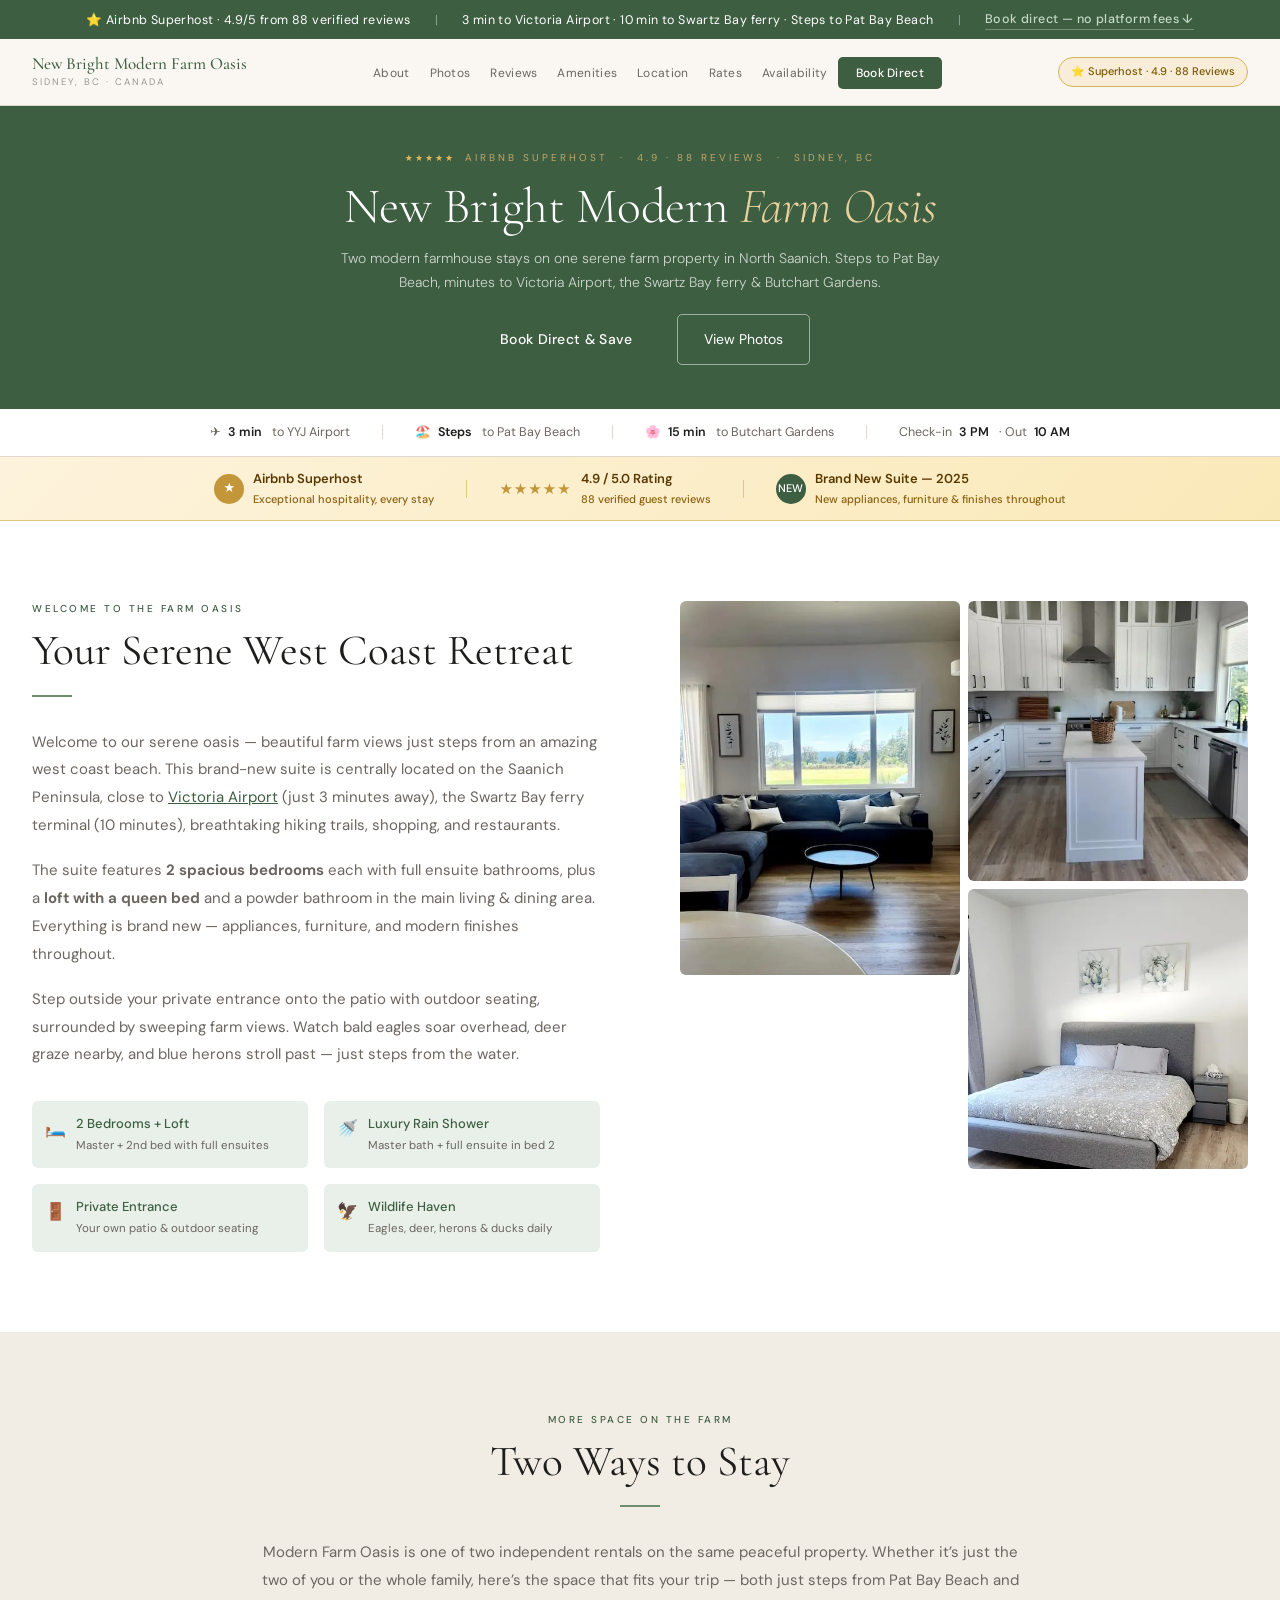
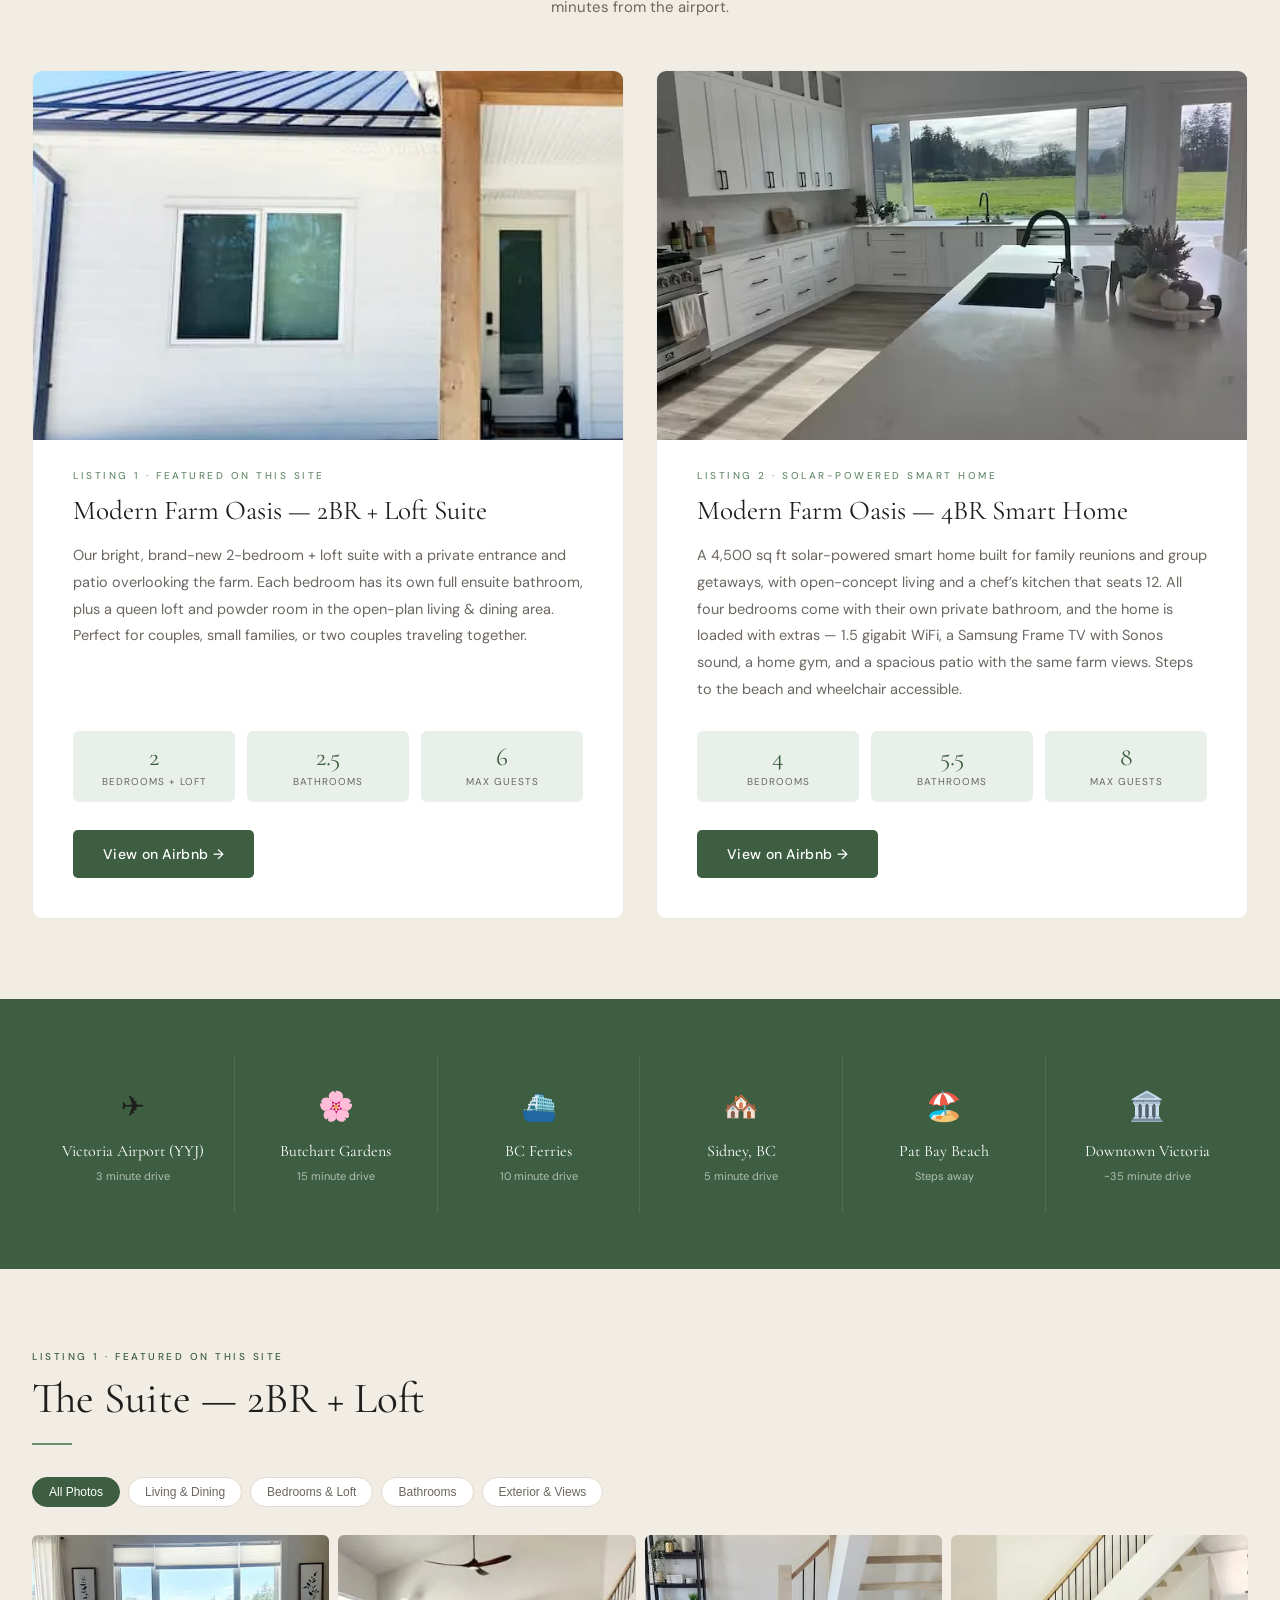
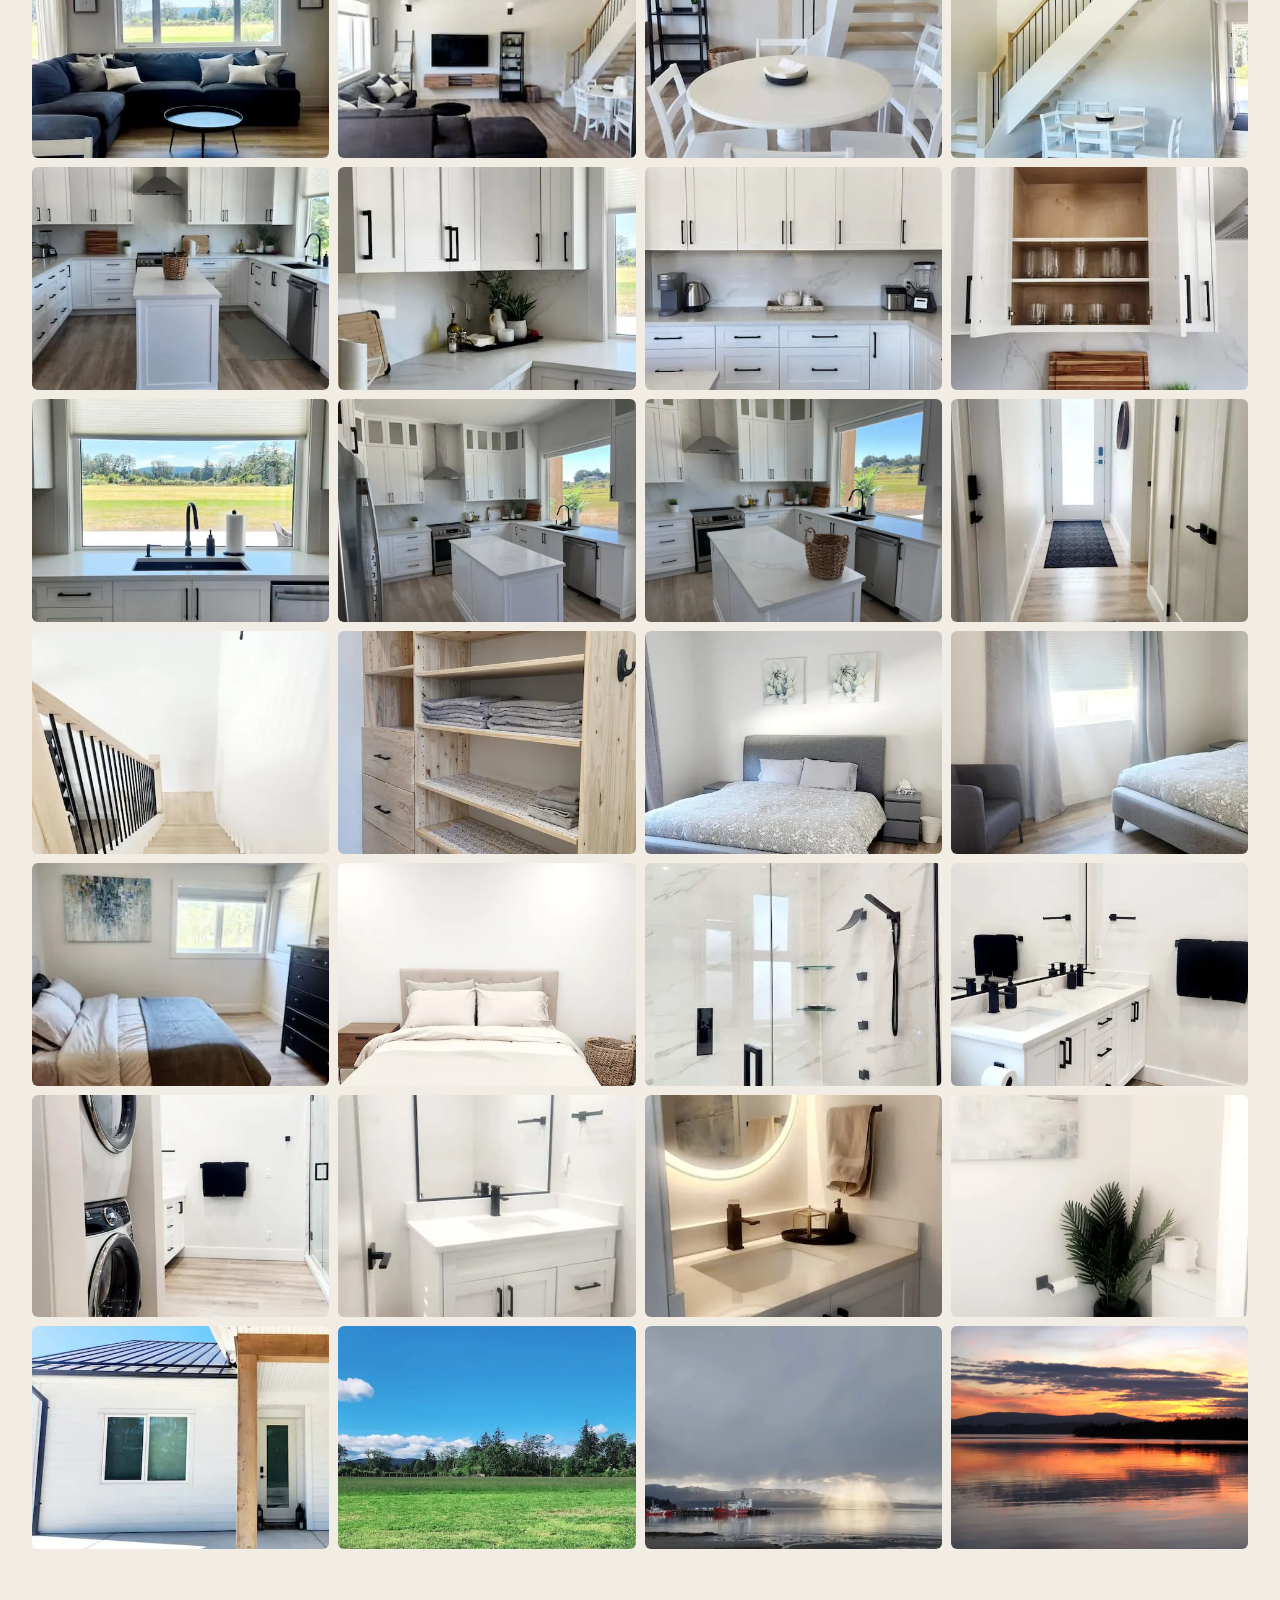
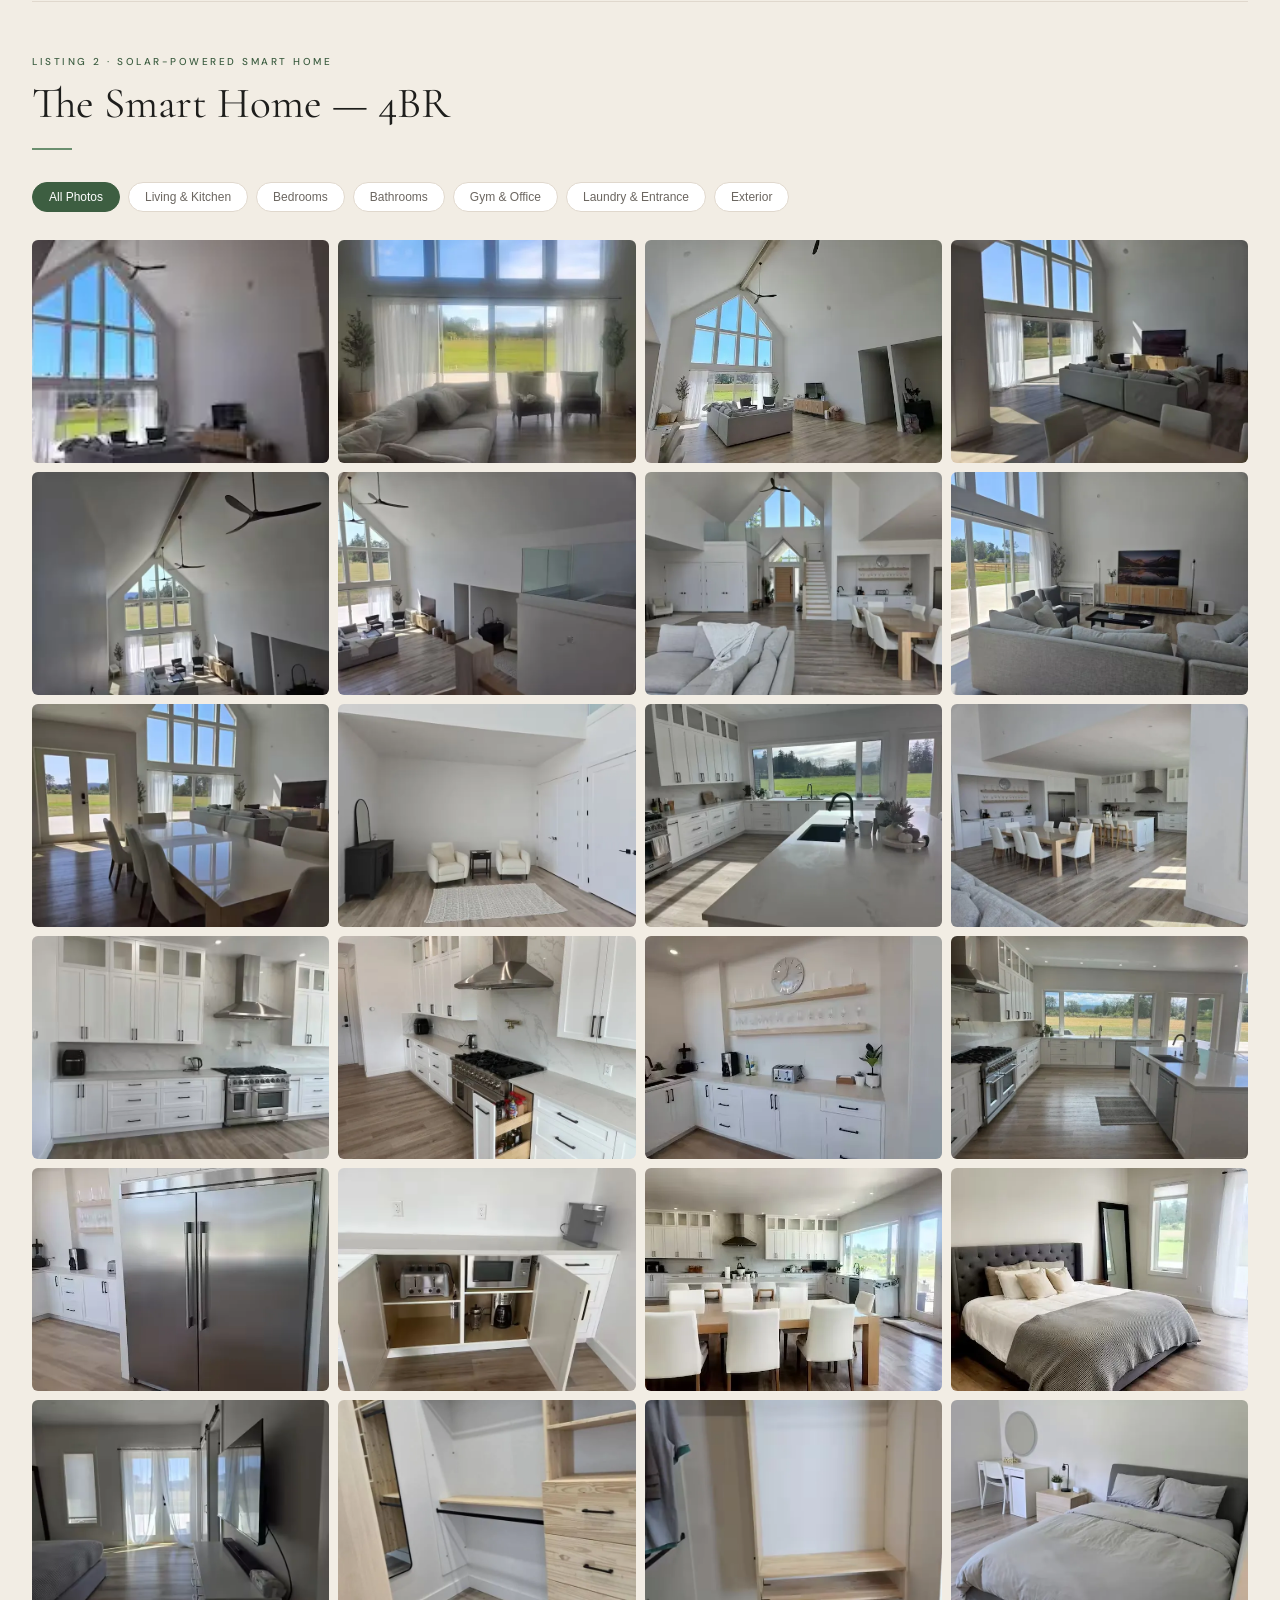
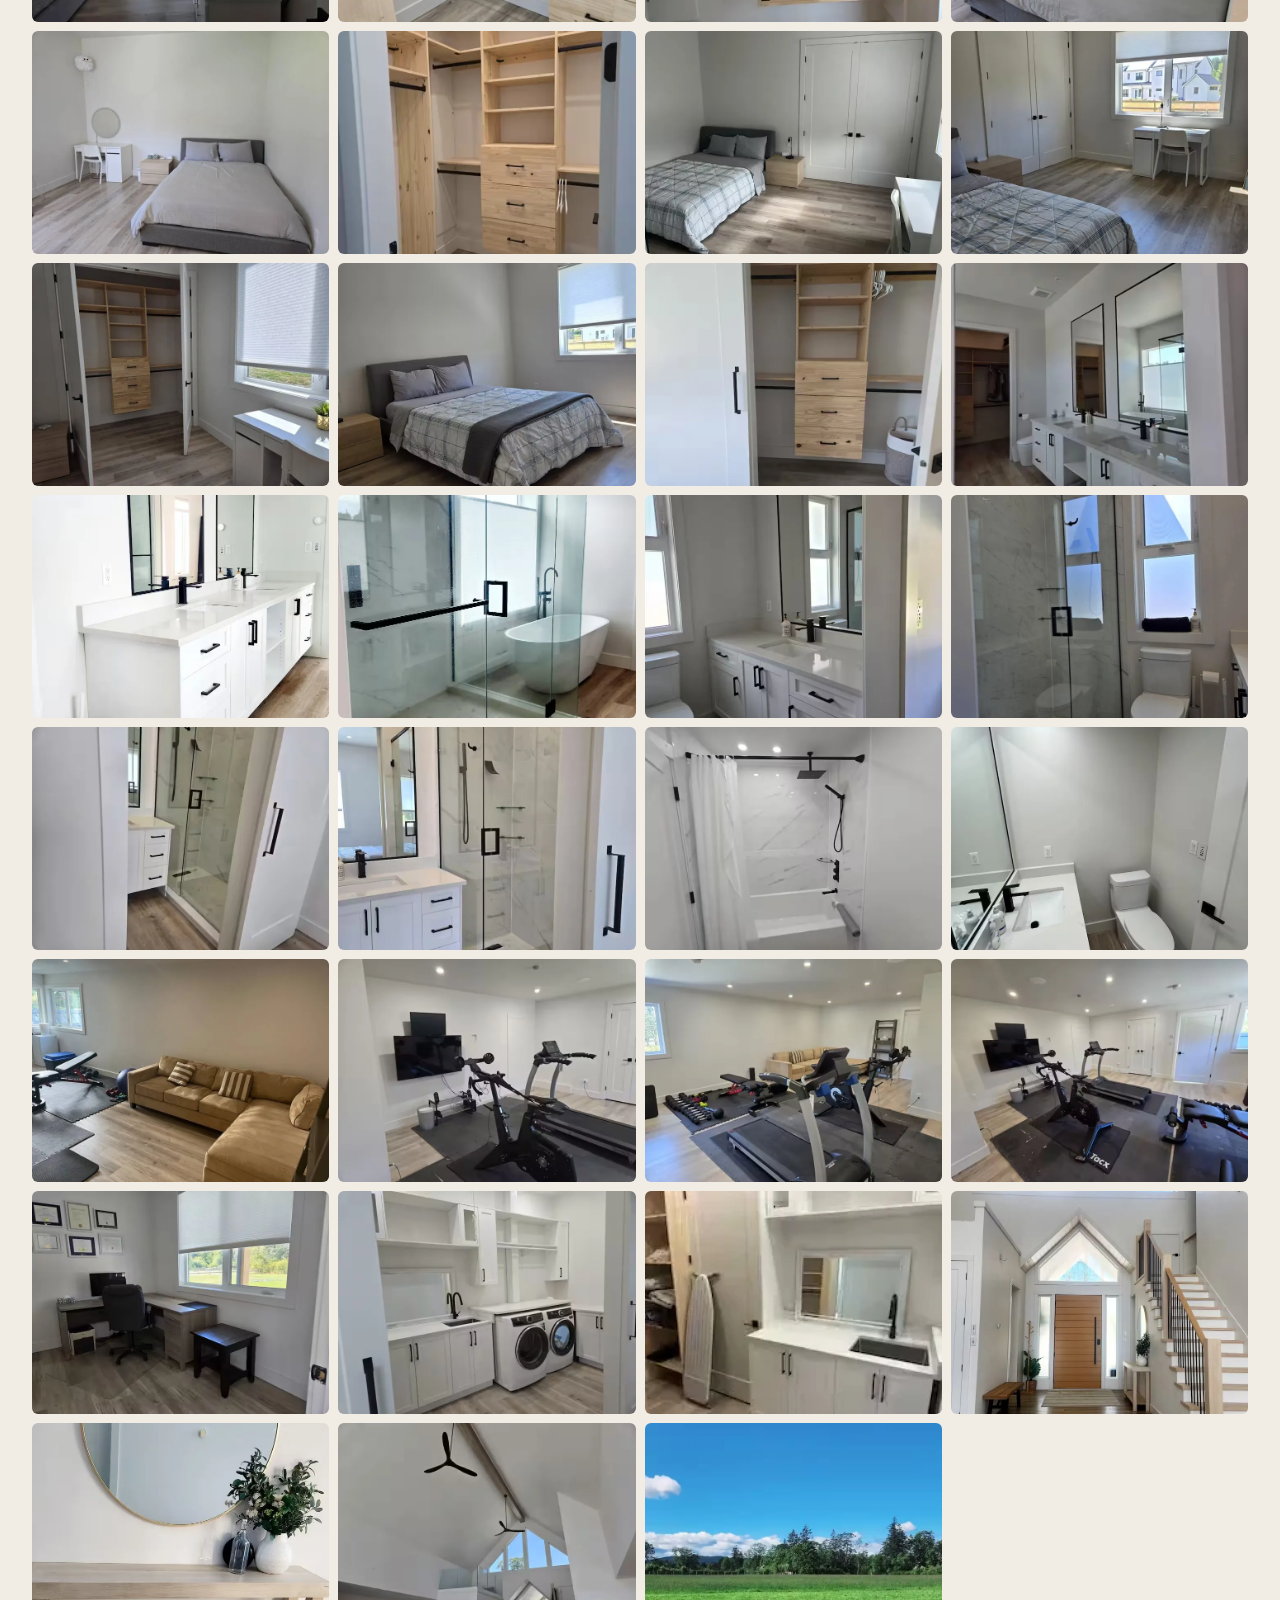
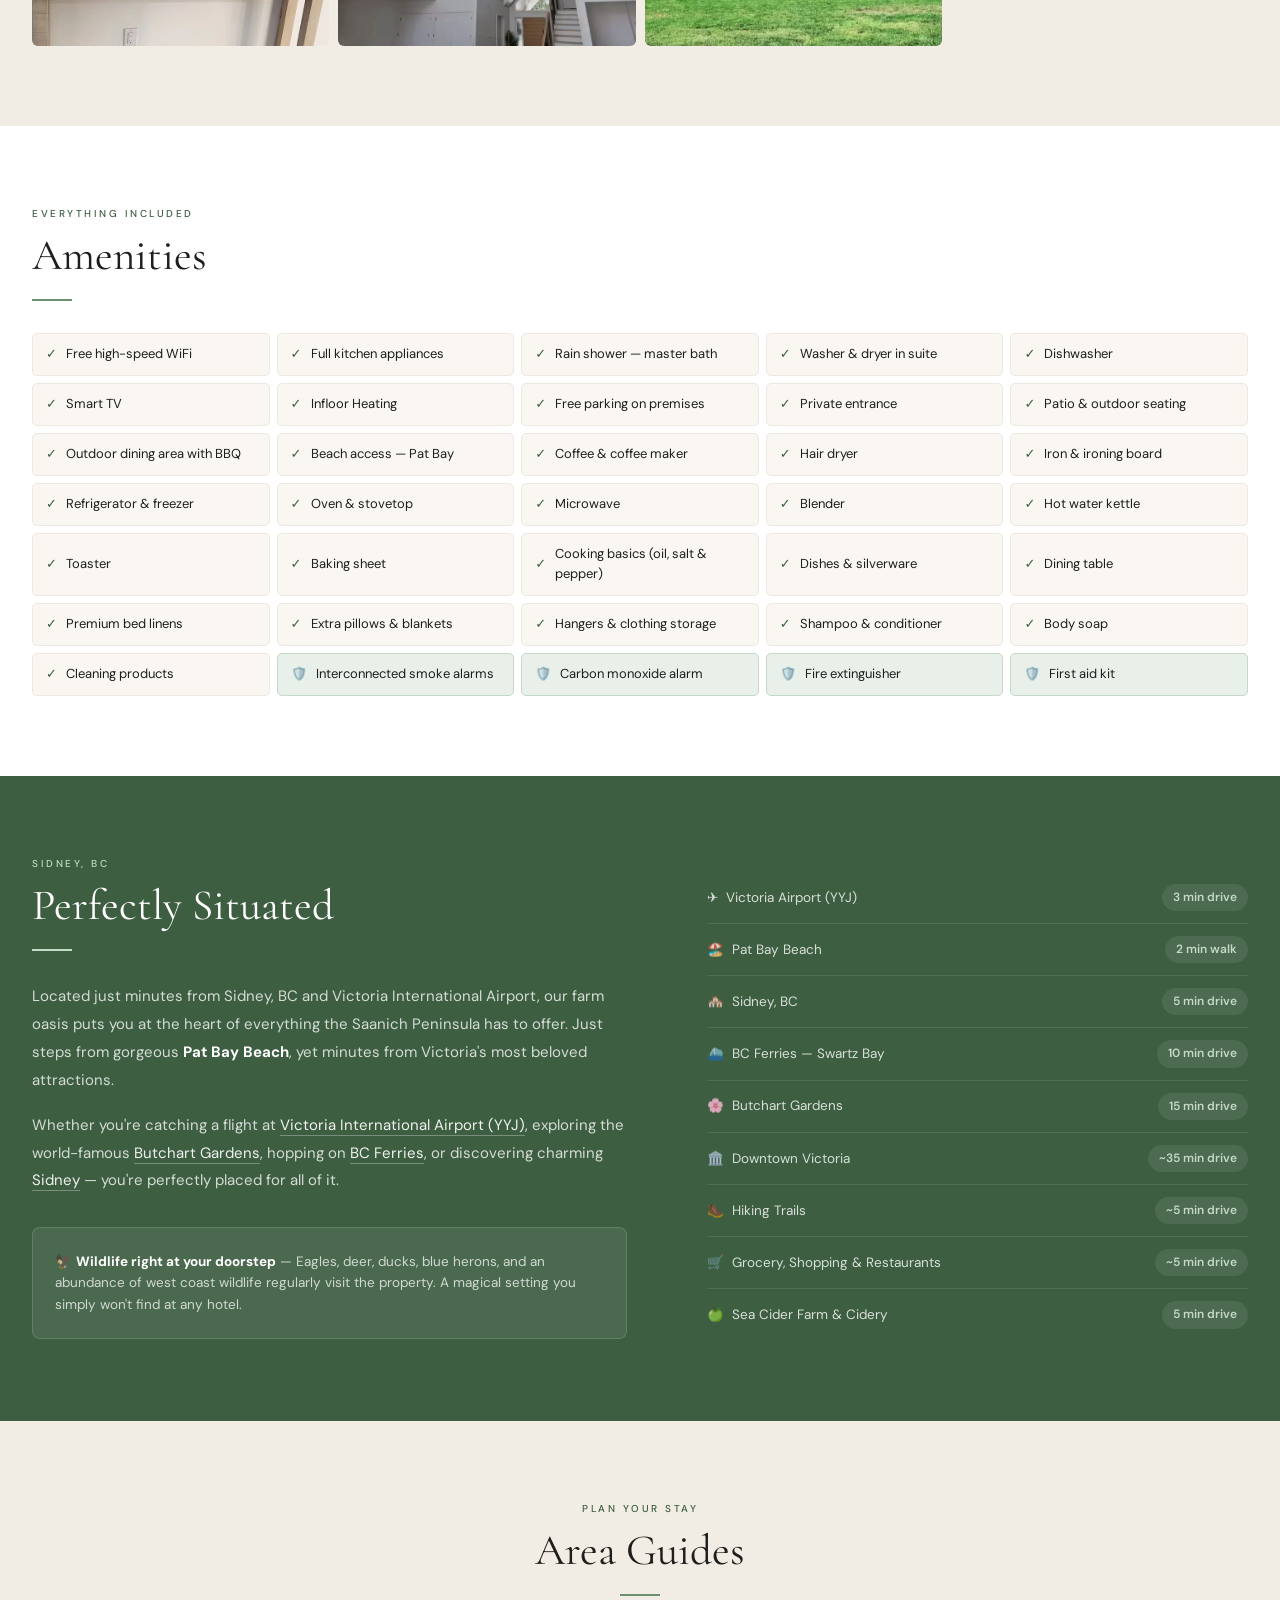
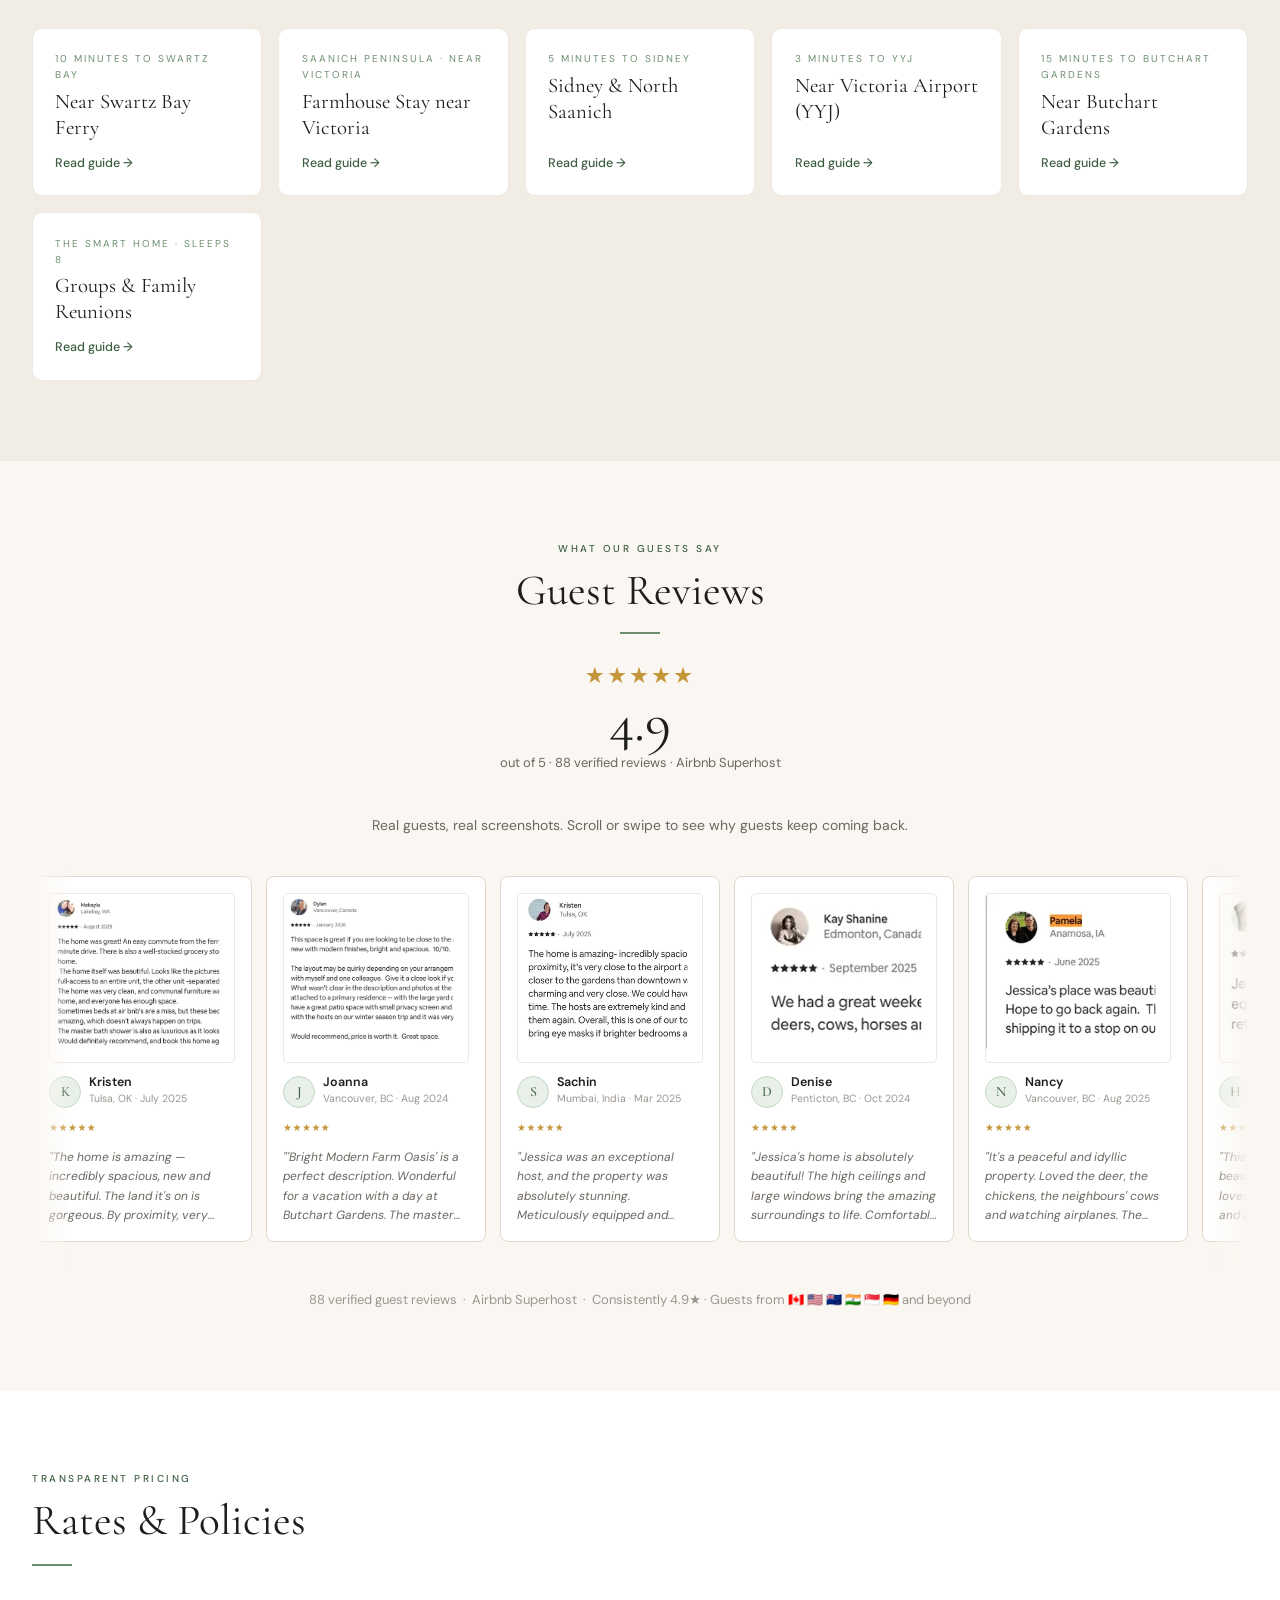
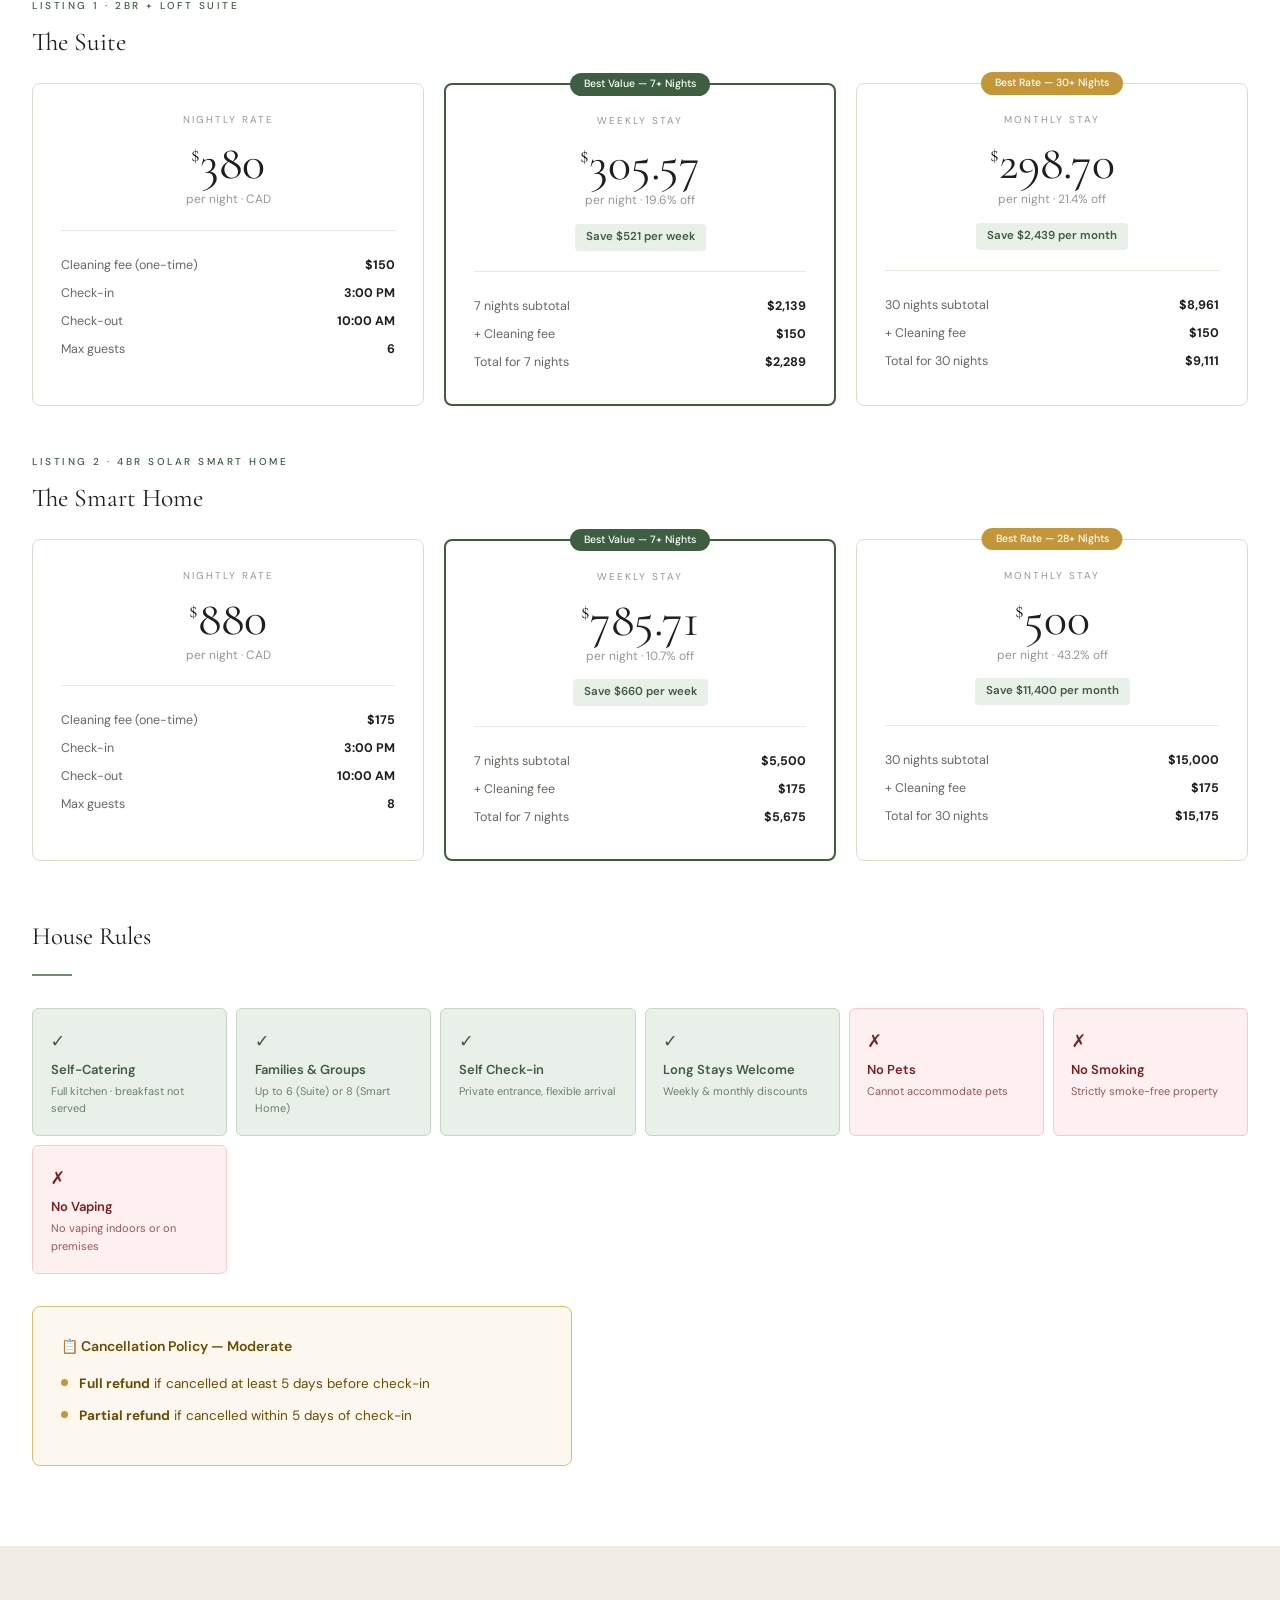
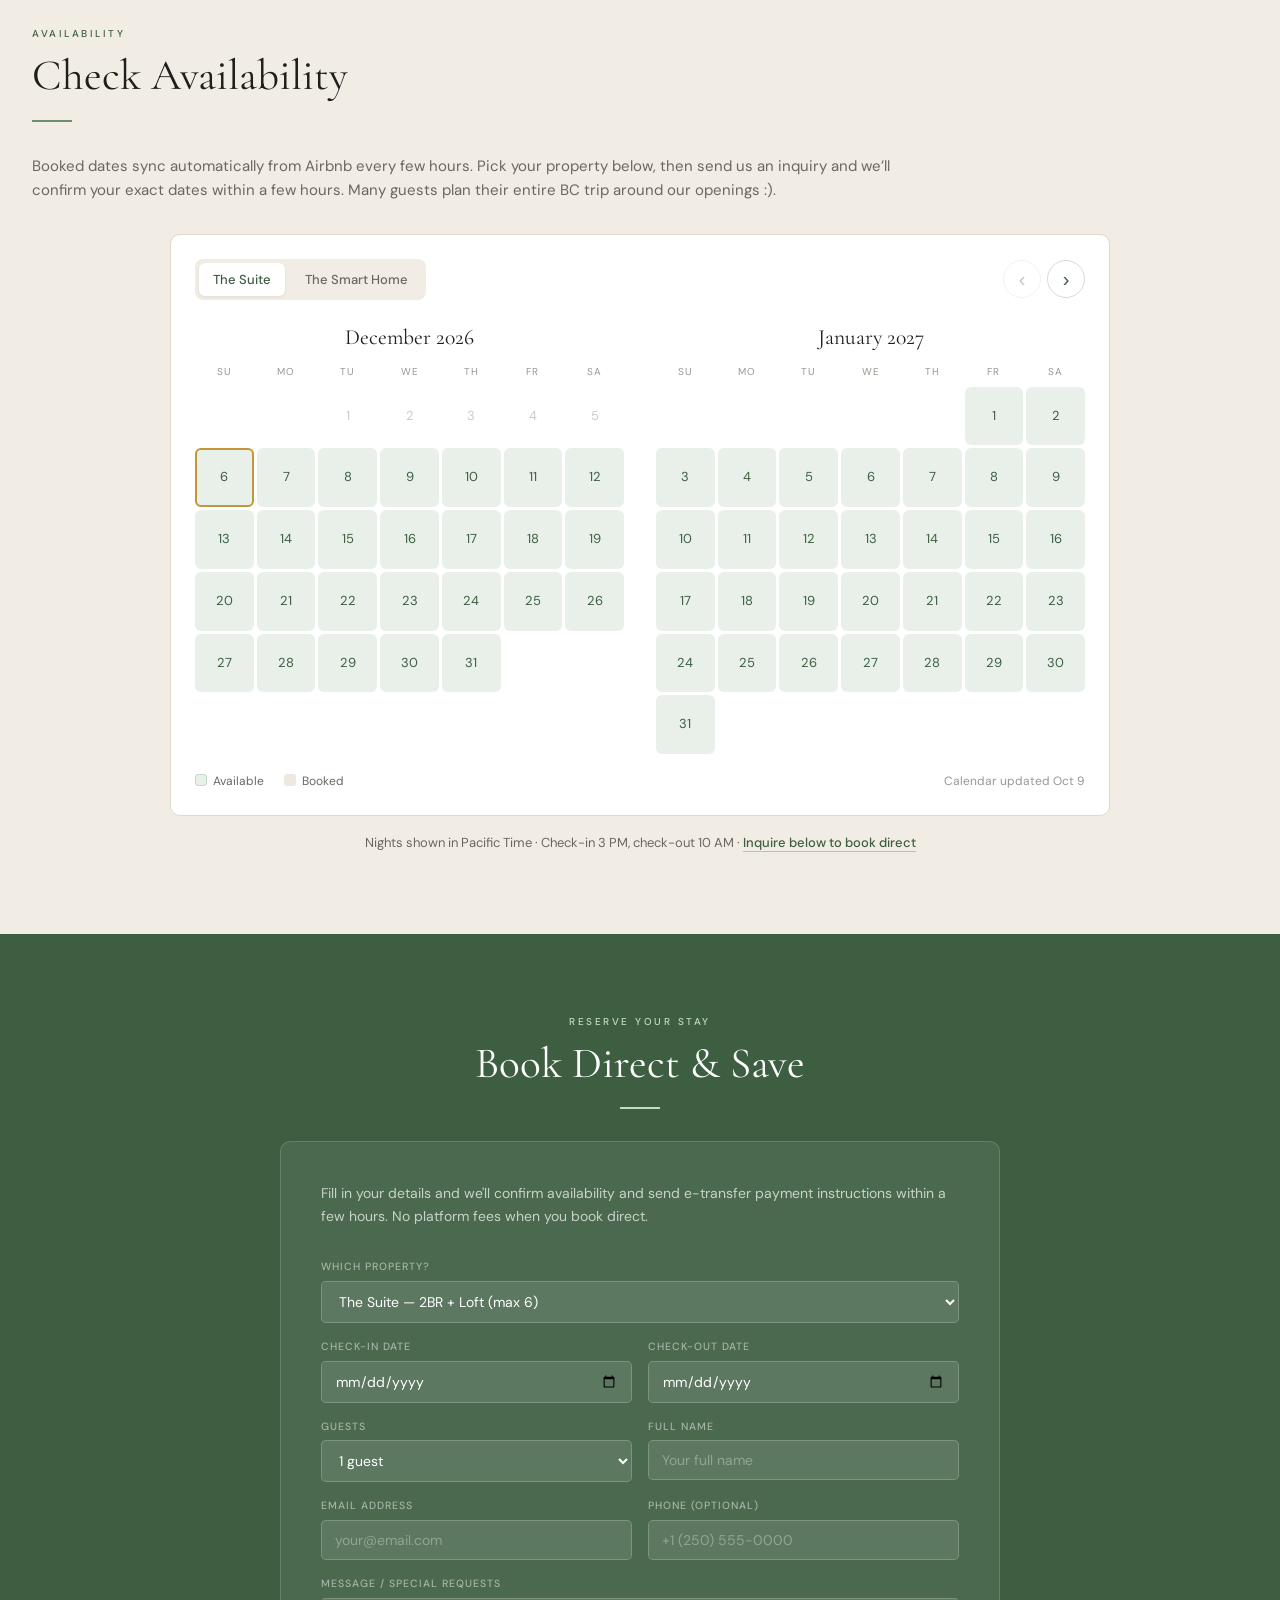
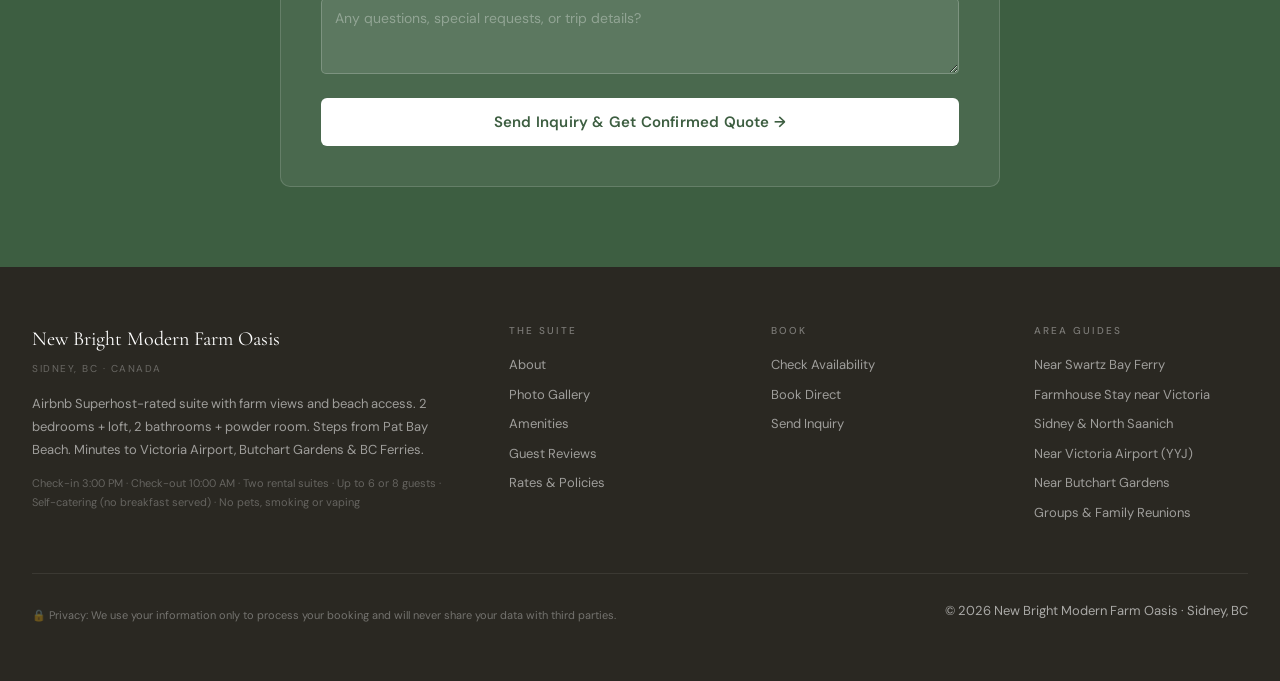
==== commit 8eb8562c: "Remove duplicate laundry photo" ====
--- a/index.html
+++ b/index.html
@@ -1028,7 +1028,6 @@
       <div class="gitem" data-cat="gym" data-src="/img/smart-home-home-office.webp" onclick="openLb(this)"><img src="/img/smart-home-home-office.webp" alt="Smart home — home office" loading="lazy"><div class="gitem-overlay"><div class="gitem-zoom">+</div></div></div>
       <div class="gitem" data-cat="entrance" data-src="/img/smart-home-laundry-room.webp" onclick="openLb(this)"><img src="/img/smart-home-laundry-room.webp" alt="Smart home — laundry room" loading="lazy"><div class="gitem-overlay"><div class="gitem-zoom">+</div></div></div>
       <div class="gitem" data-cat="entrance" data-src="/img/smart-home-laundry-room-with-washer-and-dryer.webp" onclick="openLb(this)"><img src="/img/smart-home-laundry-room-with-washer-and-dryer.webp" alt="Smart home — laundry room with washer and dryer" loading="lazy"><div class="gitem-overlay"><div class="gitem-zoom">+</div></div></div>
-      <div class="gitem" data-cat="entrance" data-src="/img/smart-home-laundry-and-storage.webp" onclick="openLb(this)"><img src="/img/smart-home-laundry-and-storage.webp" alt="Smart home — laundry and storage" loading="lazy"><div class="gitem-overlay"><div class="gitem-zoom">+</div></div></div>
       <div class="gitem" data-cat="entrance" data-src="/img/smart-home-grand-entrance-foyer.webp" onclick="openLb(this)"><img src="/img/smart-home-grand-entrance-foyer.webp" alt="Smart home — grand entrance foyer" loading="lazy"><div class="gitem-overlay"><div class="gitem-zoom">+</div></div></div>
       <div class="gitem" data-cat="entrance" data-src="/img/smart-home-entrance-hallway.webp" onclick="openLb(this)"><img src="/img/smart-home-entrance-hallway.webp" alt="Smart home — entrance hallway" loading="lazy"><div class="gitem-overlay"><div class="gitem-zoom">+</div></div></div>
       <div class="gitem" data-cat="entrance" data-src="/img/smart-home-entry-and-staircase.webp" onclick="openLb(this)"><img src="/img/smart-home-entry-and-staircase.webp" alt="Smart home — entry and staircase" loading="lazy"><div class="gitem-overlay"><div class="gitem-zoom">+</div></div></div>
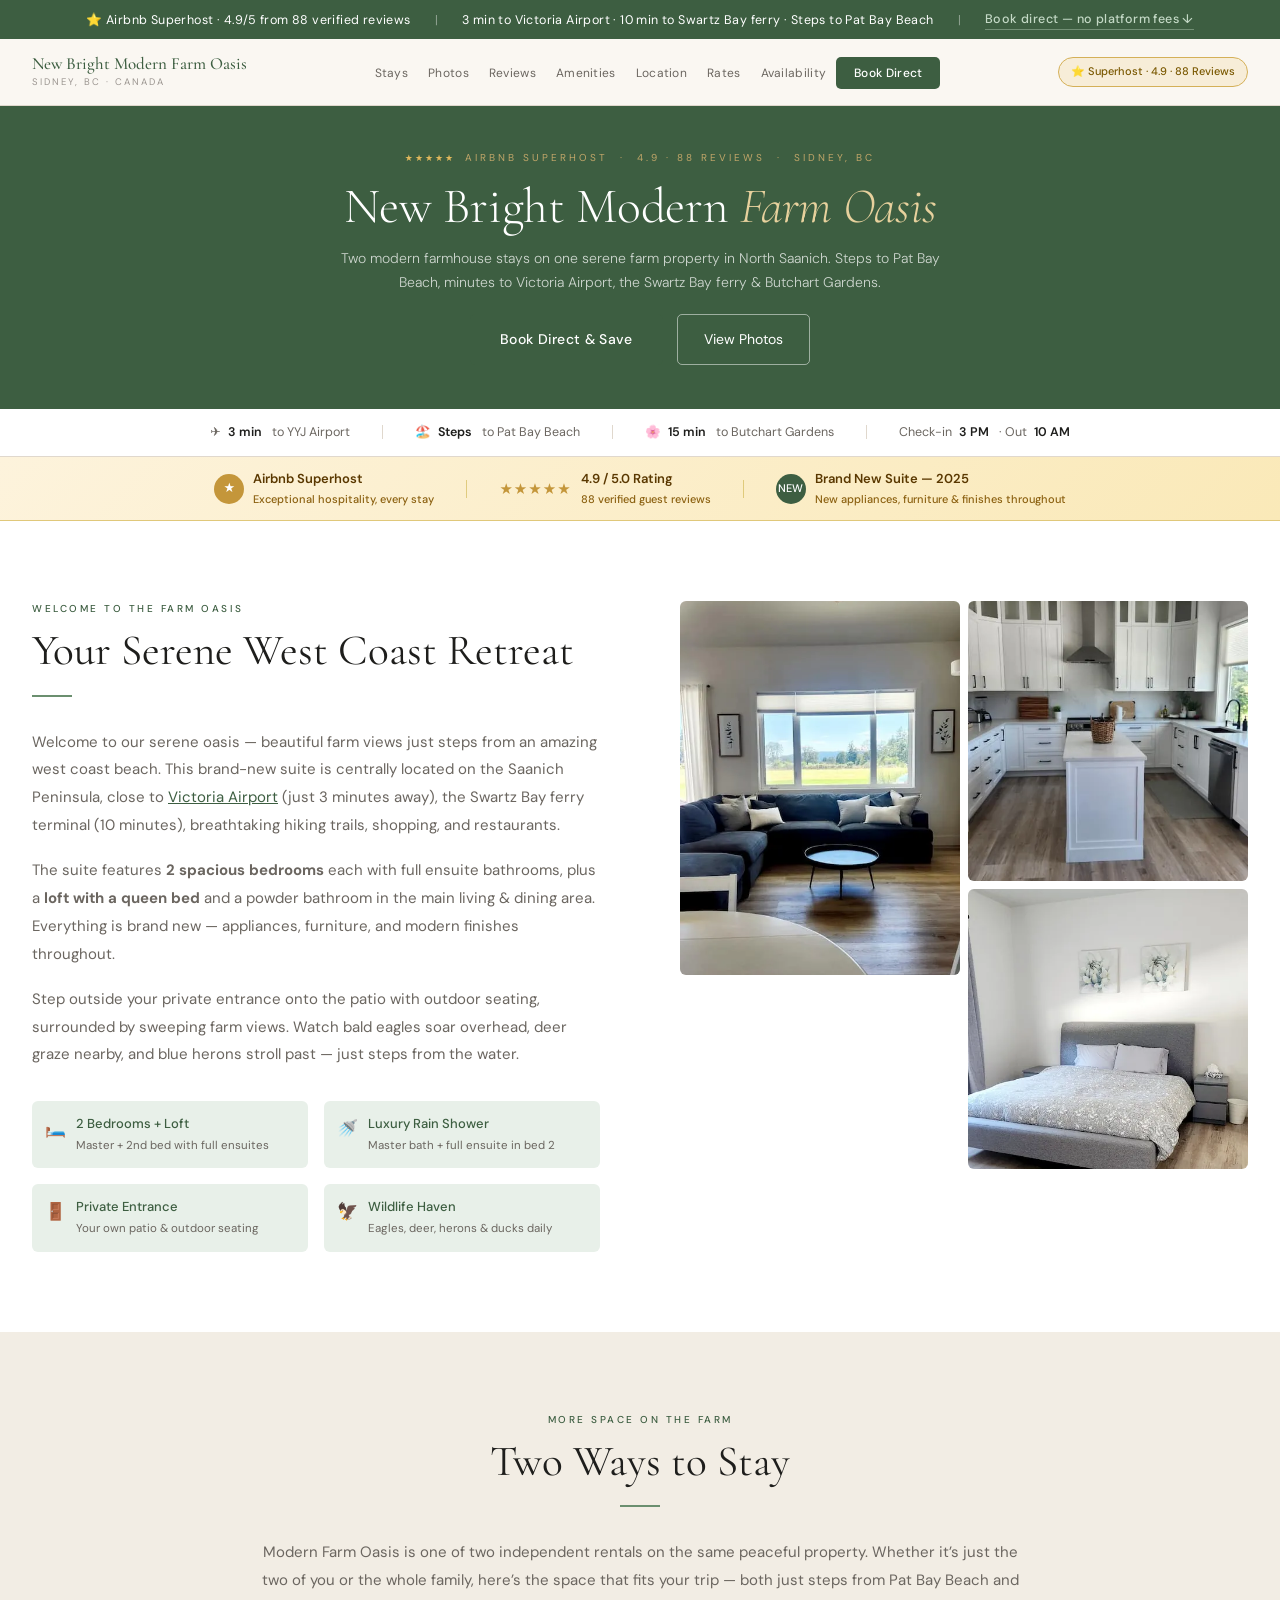
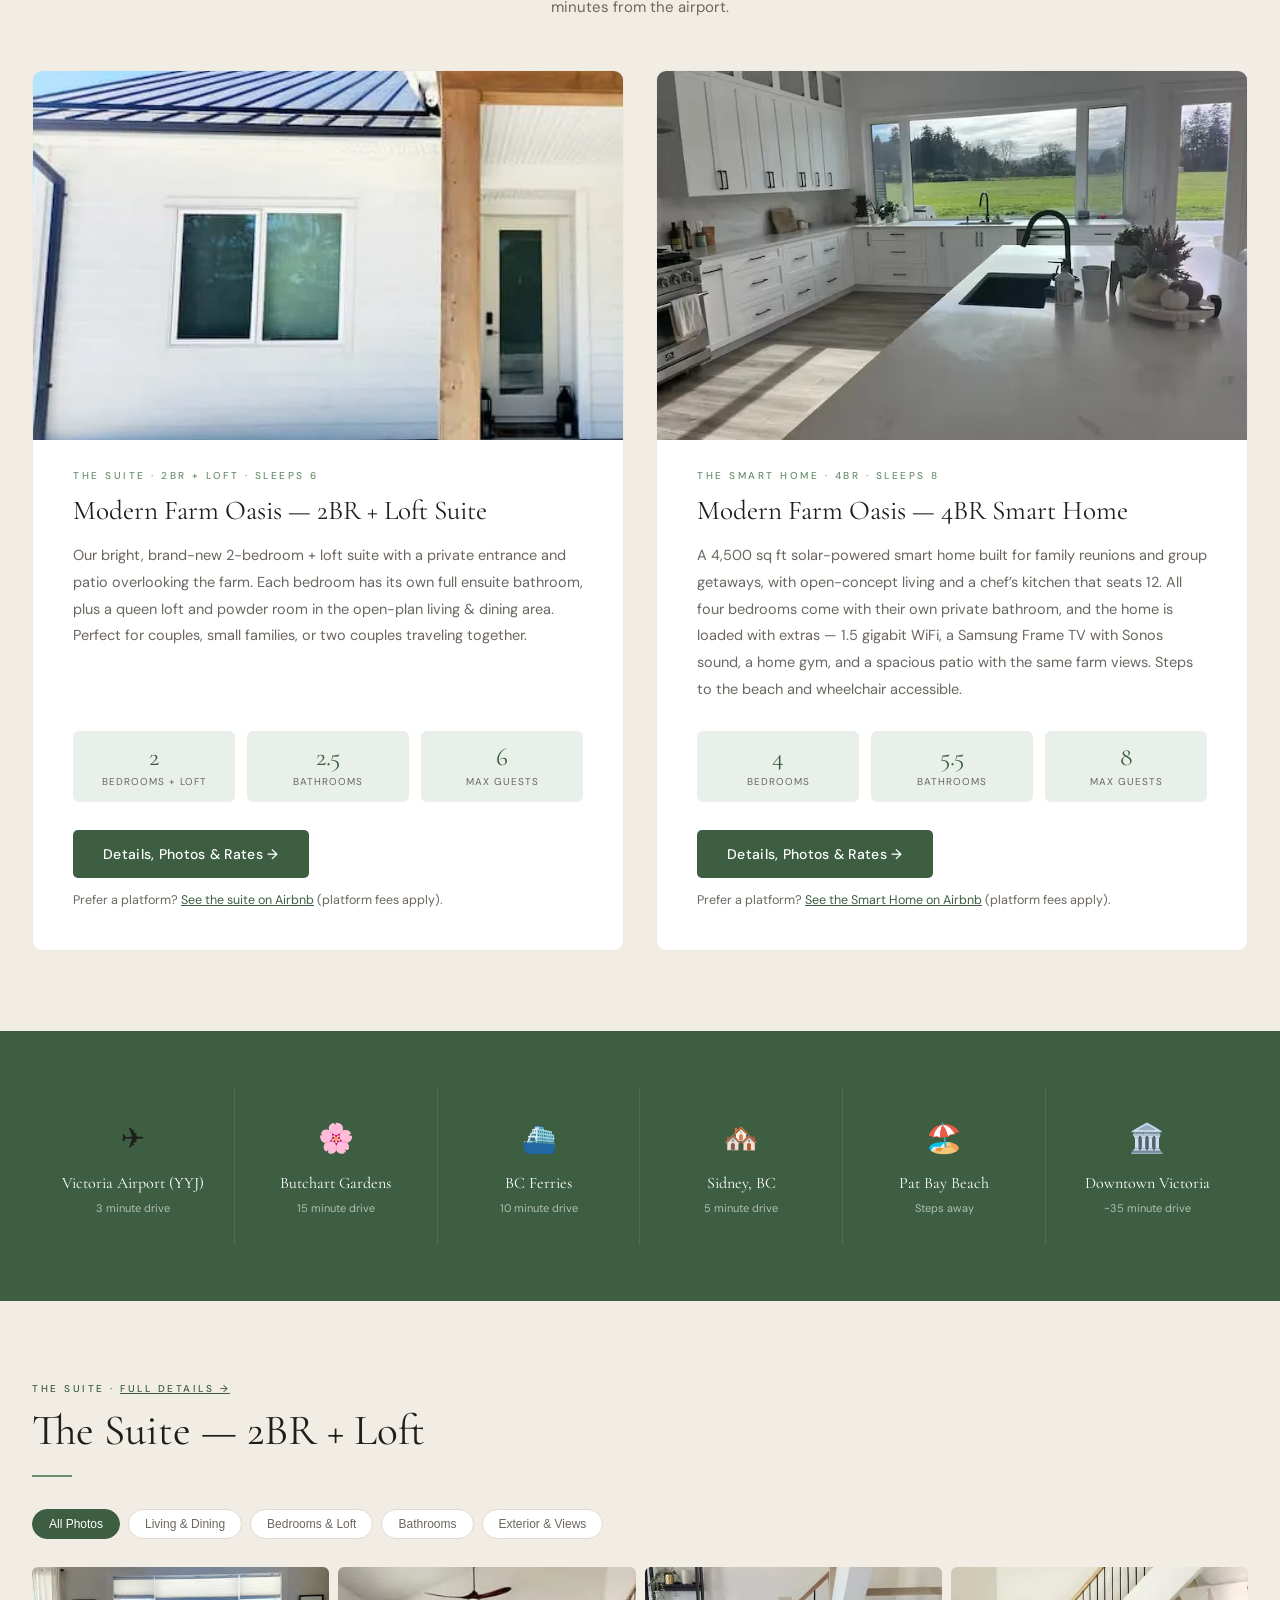
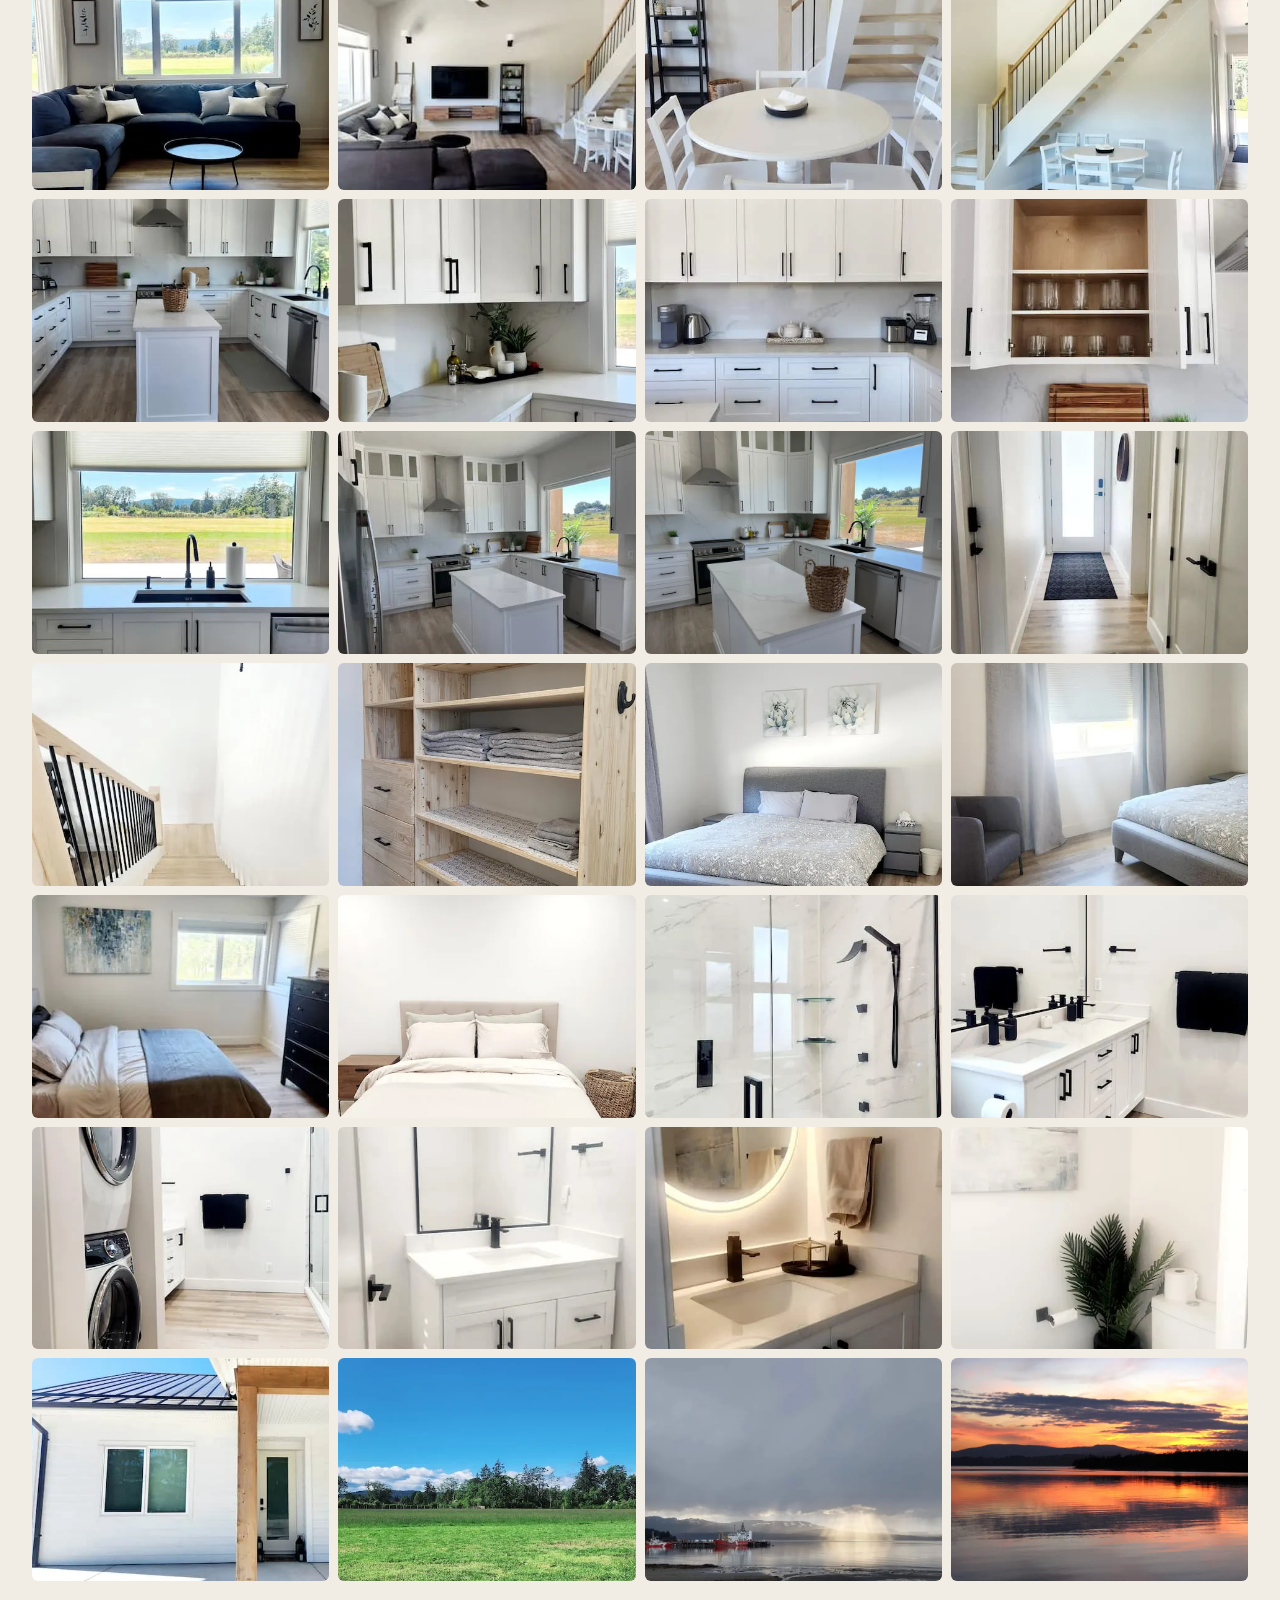
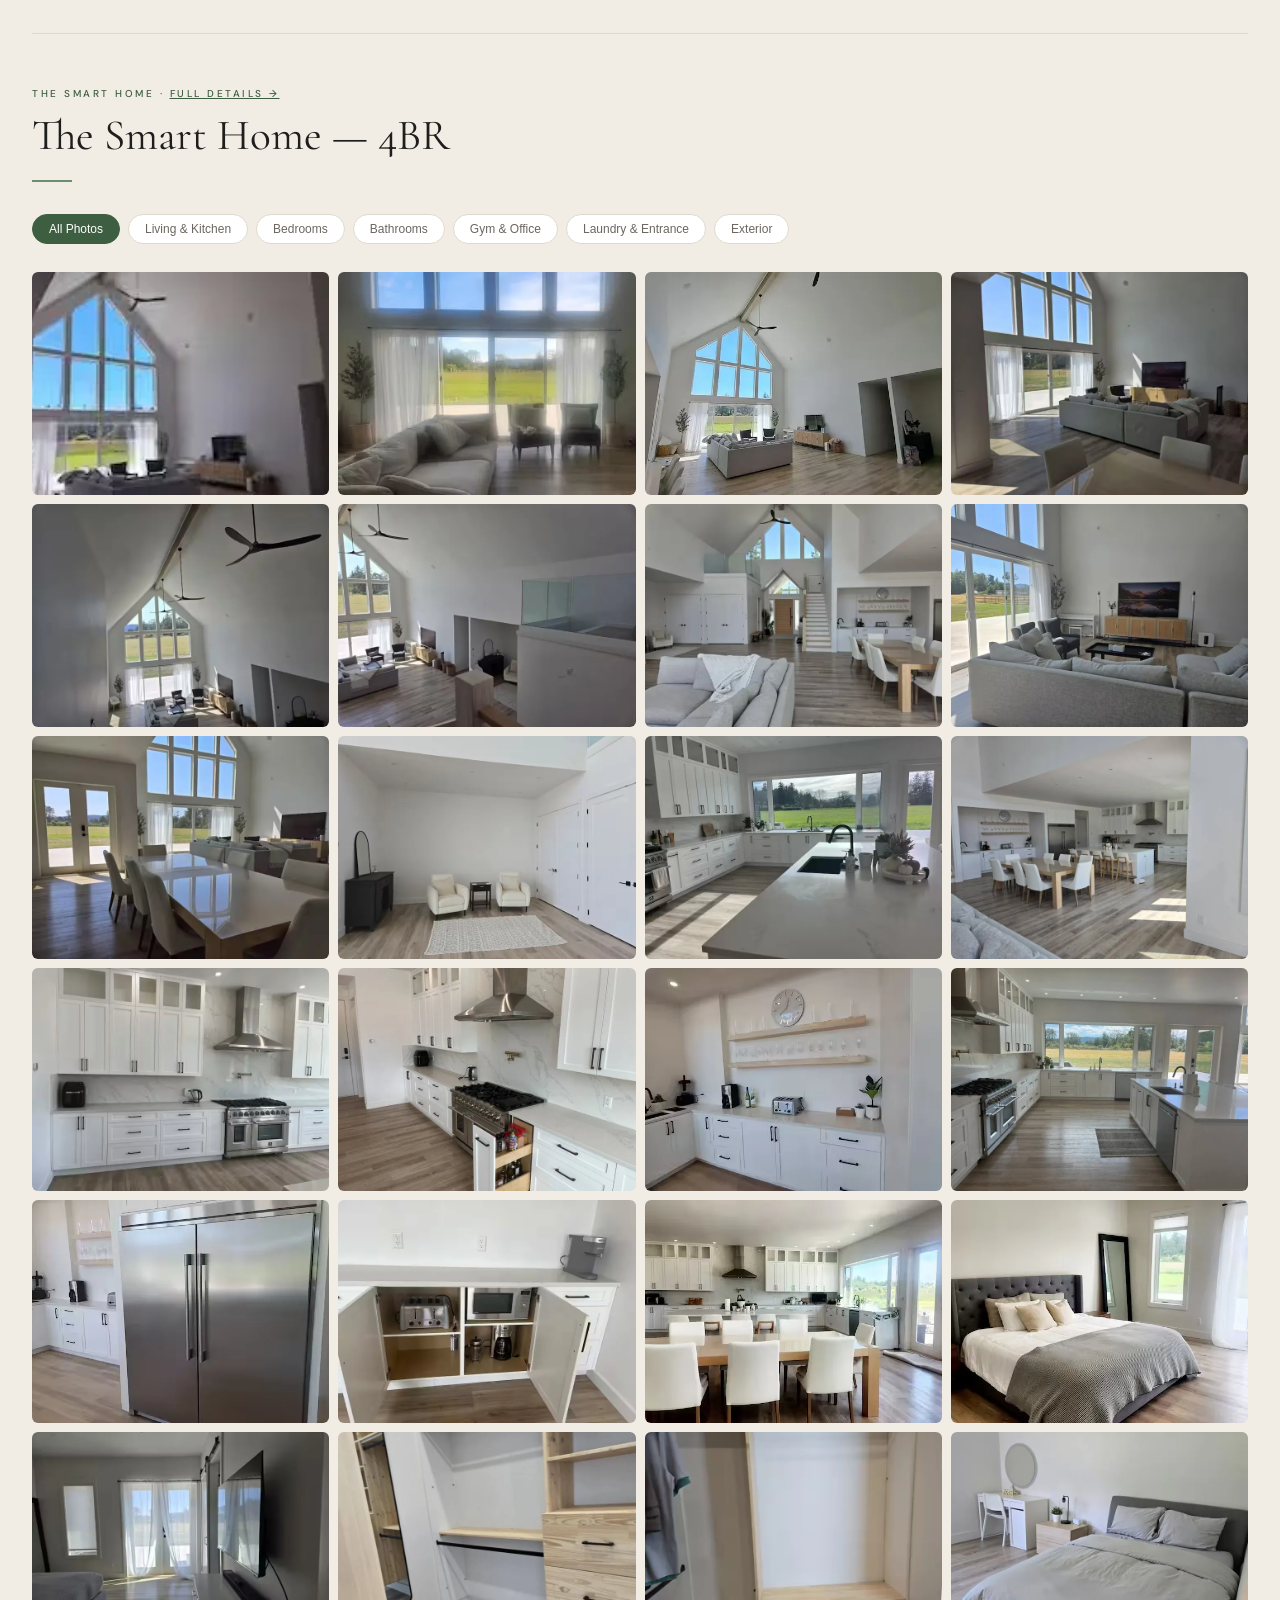
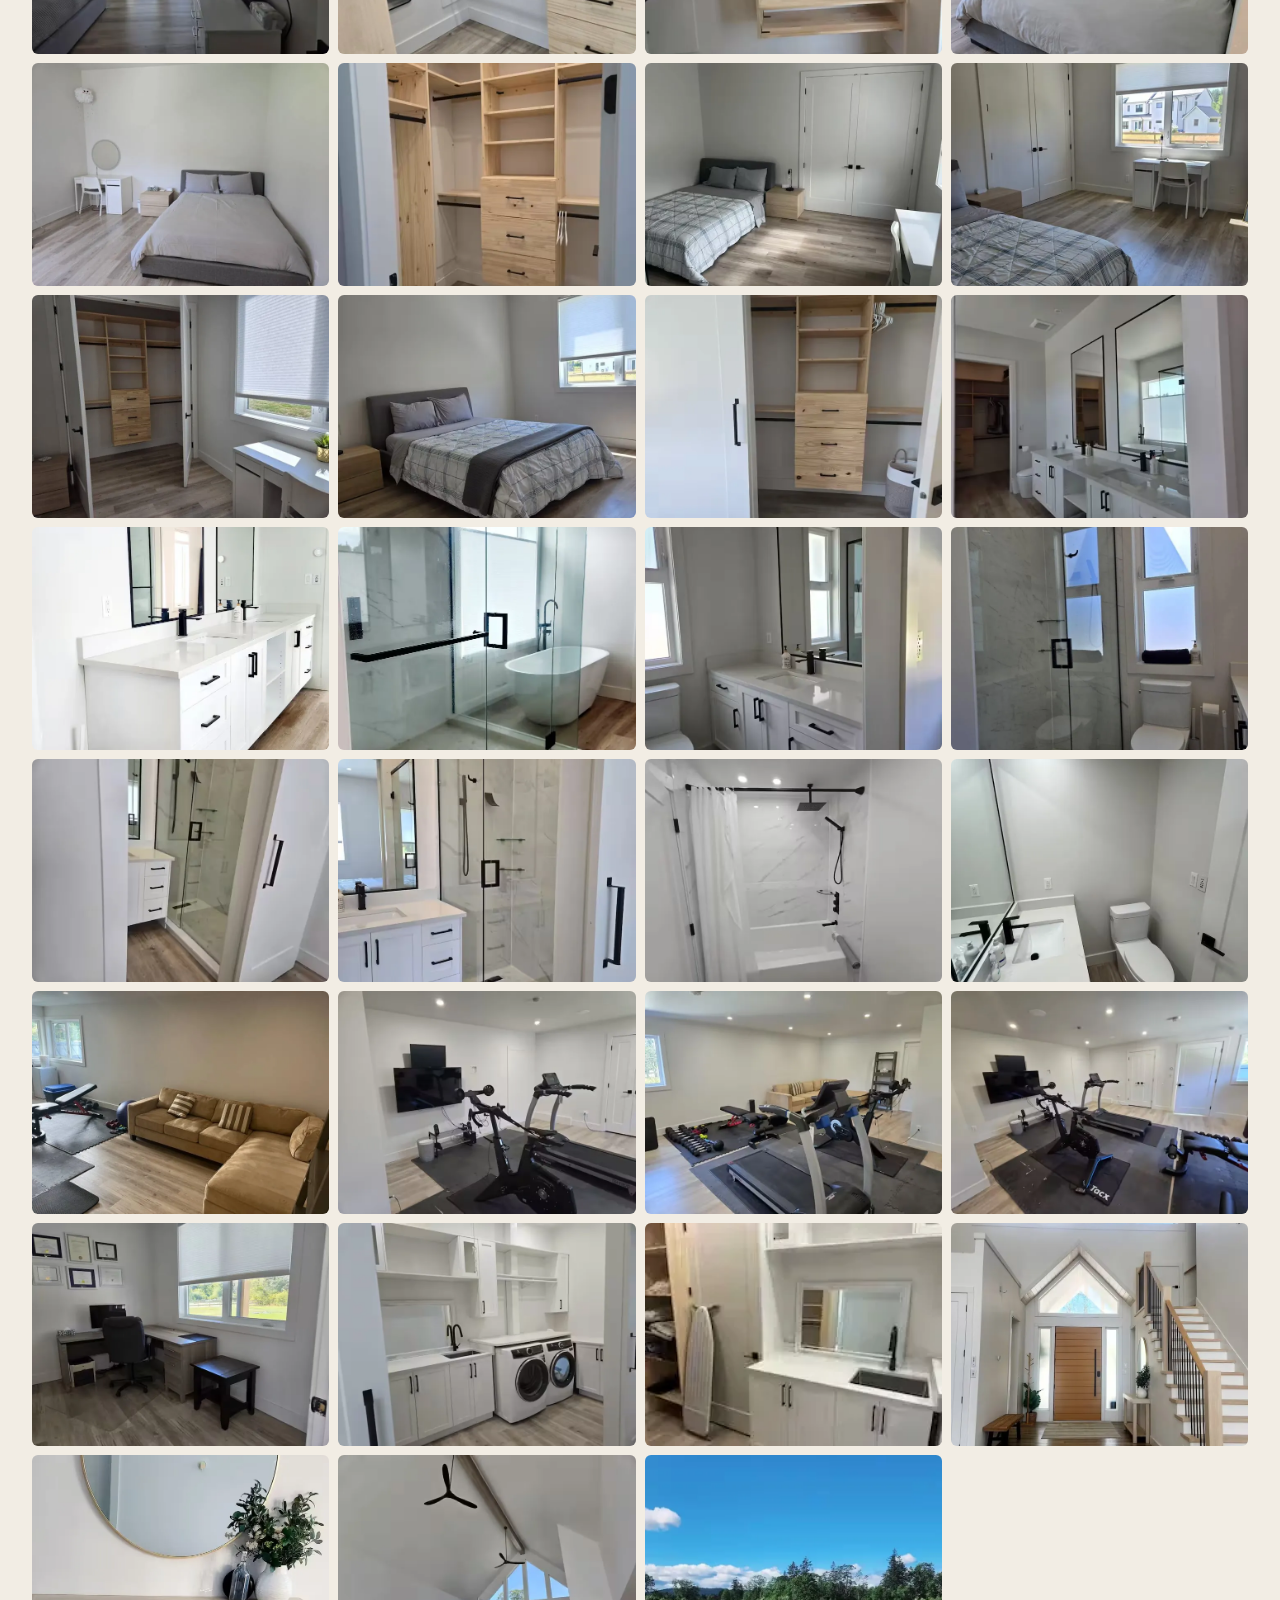
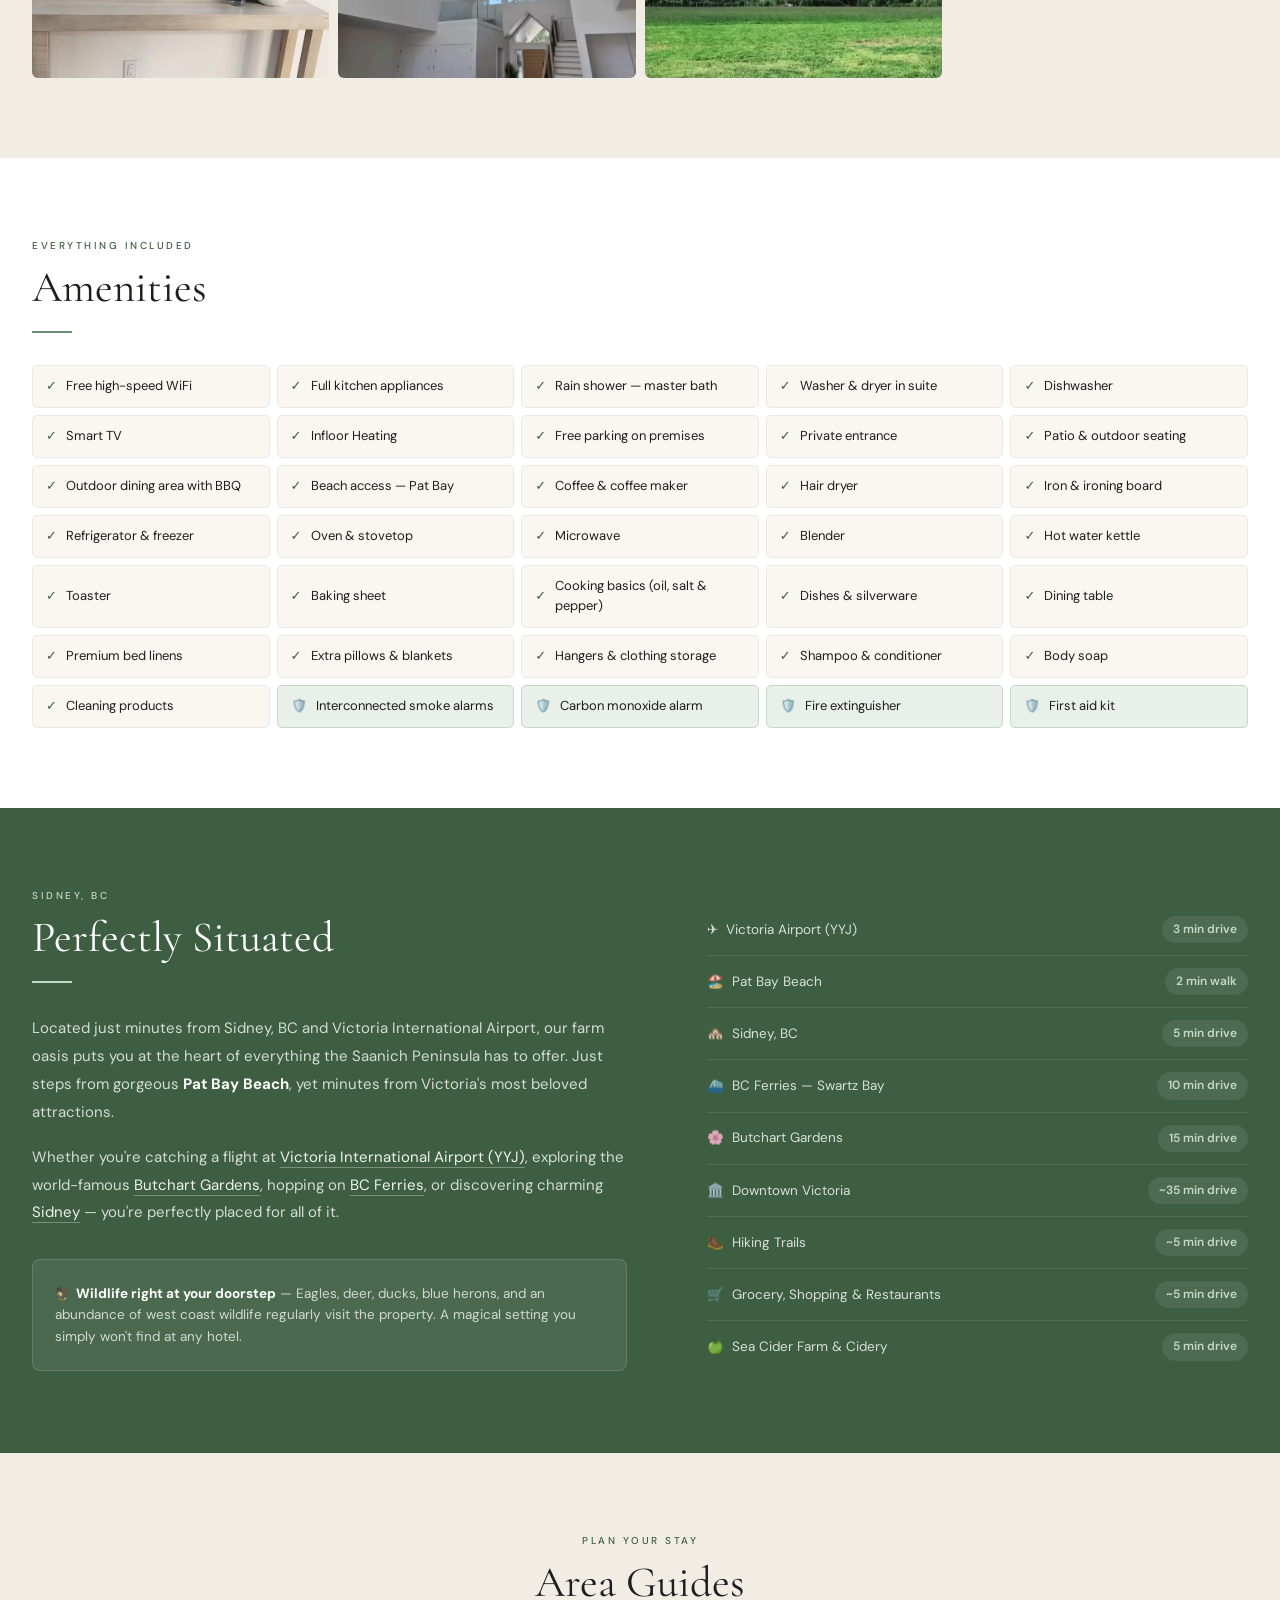
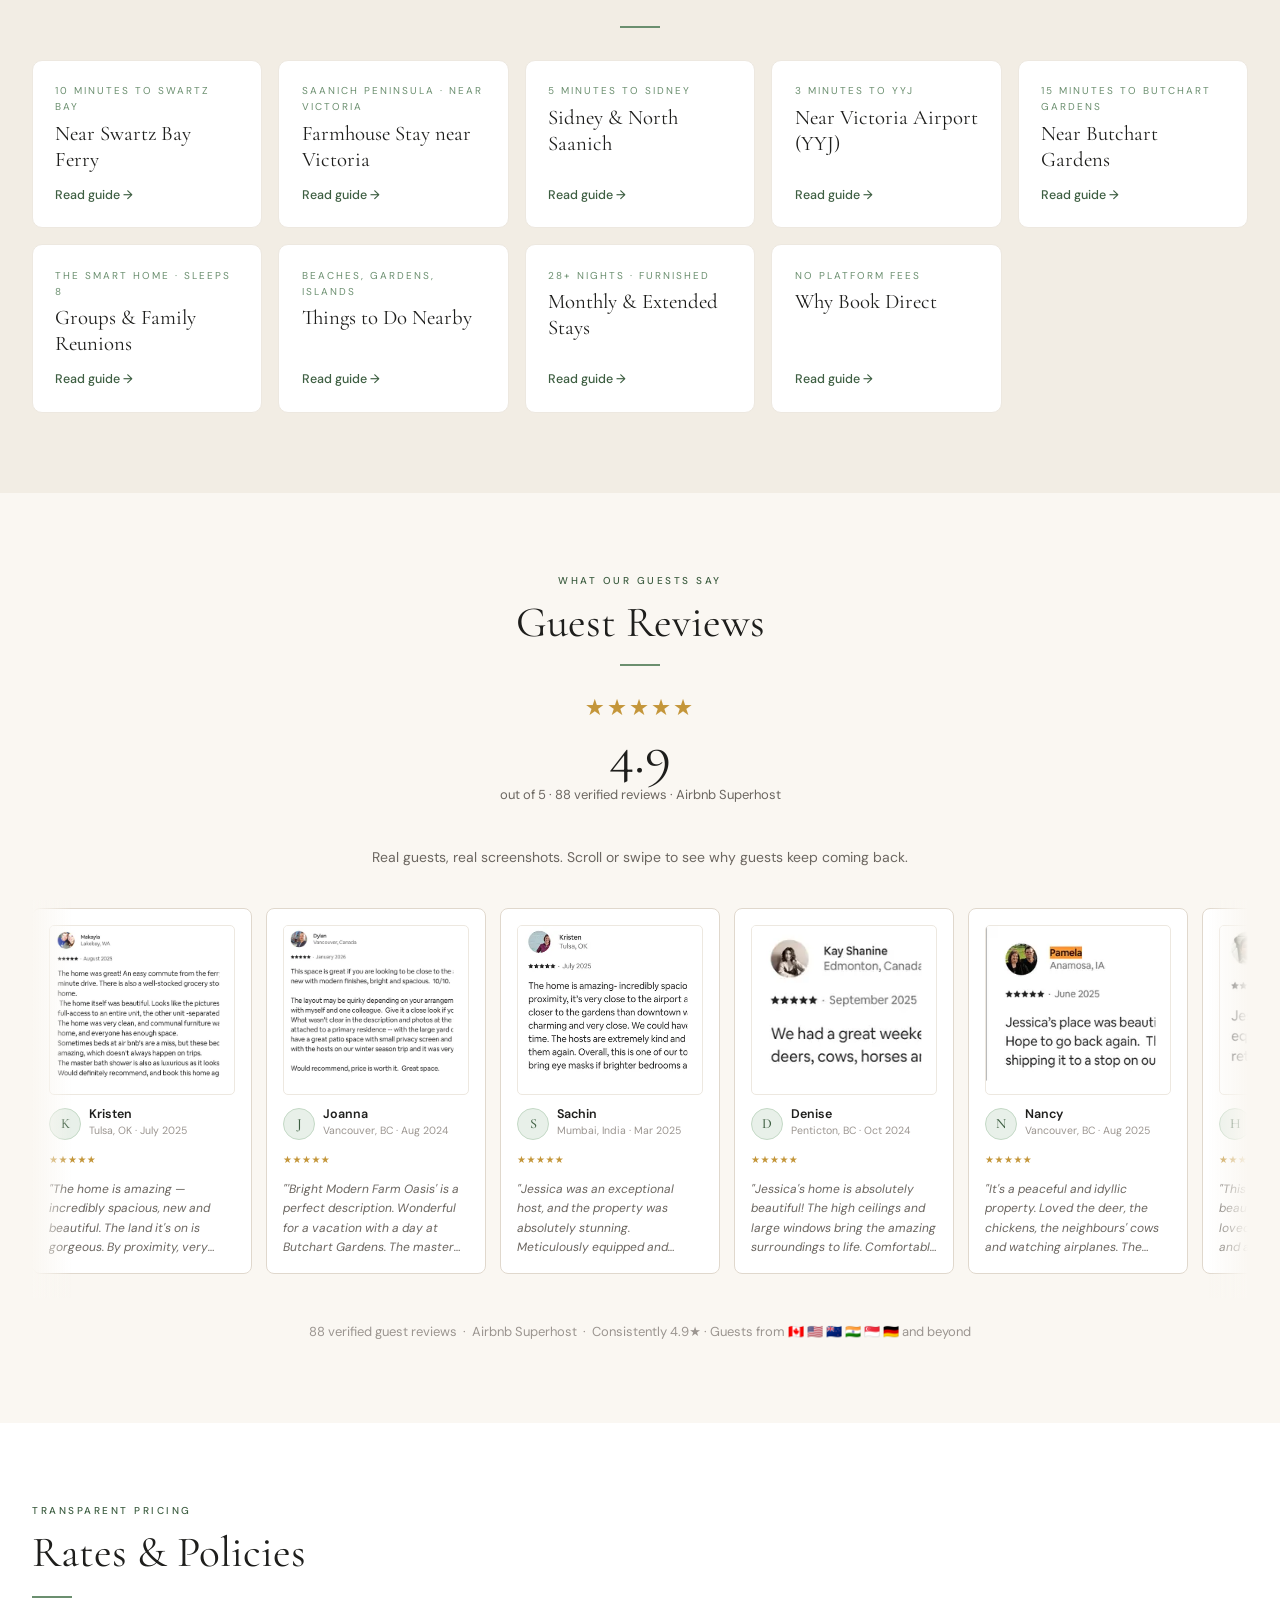
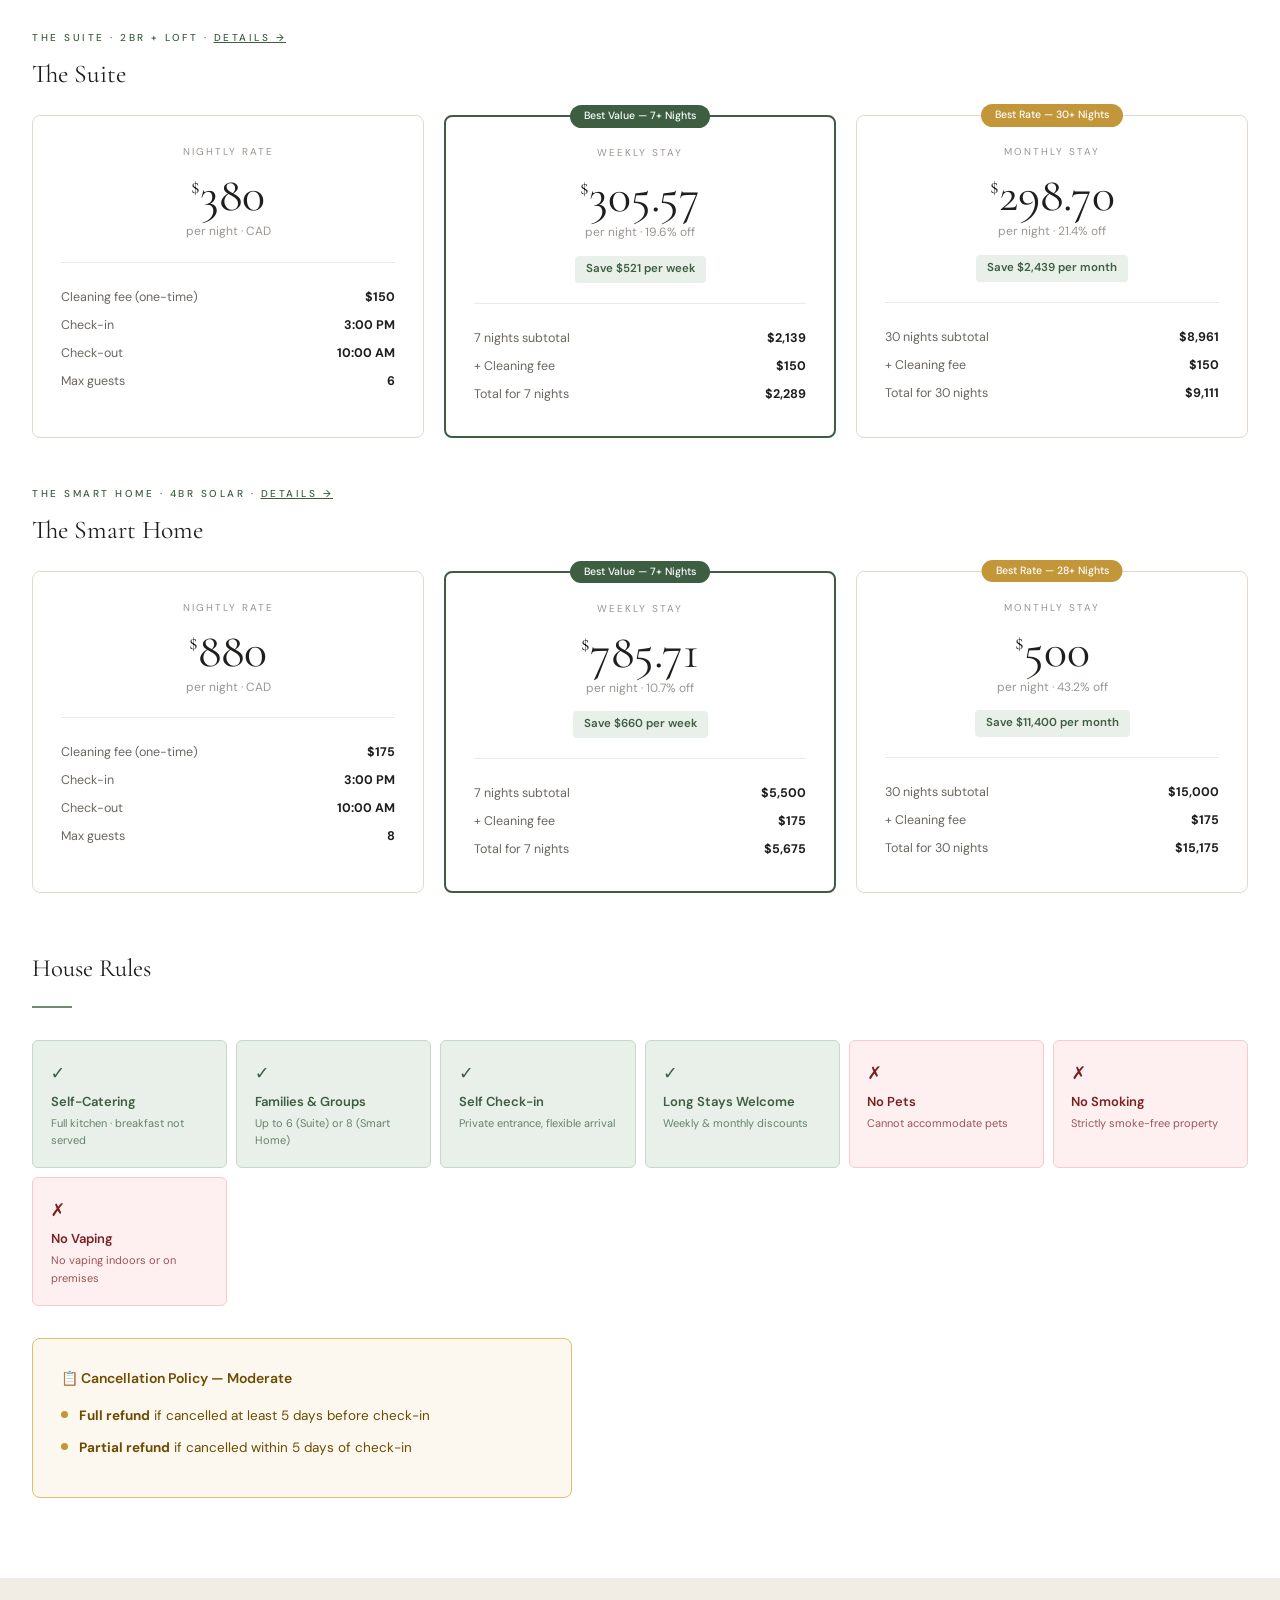
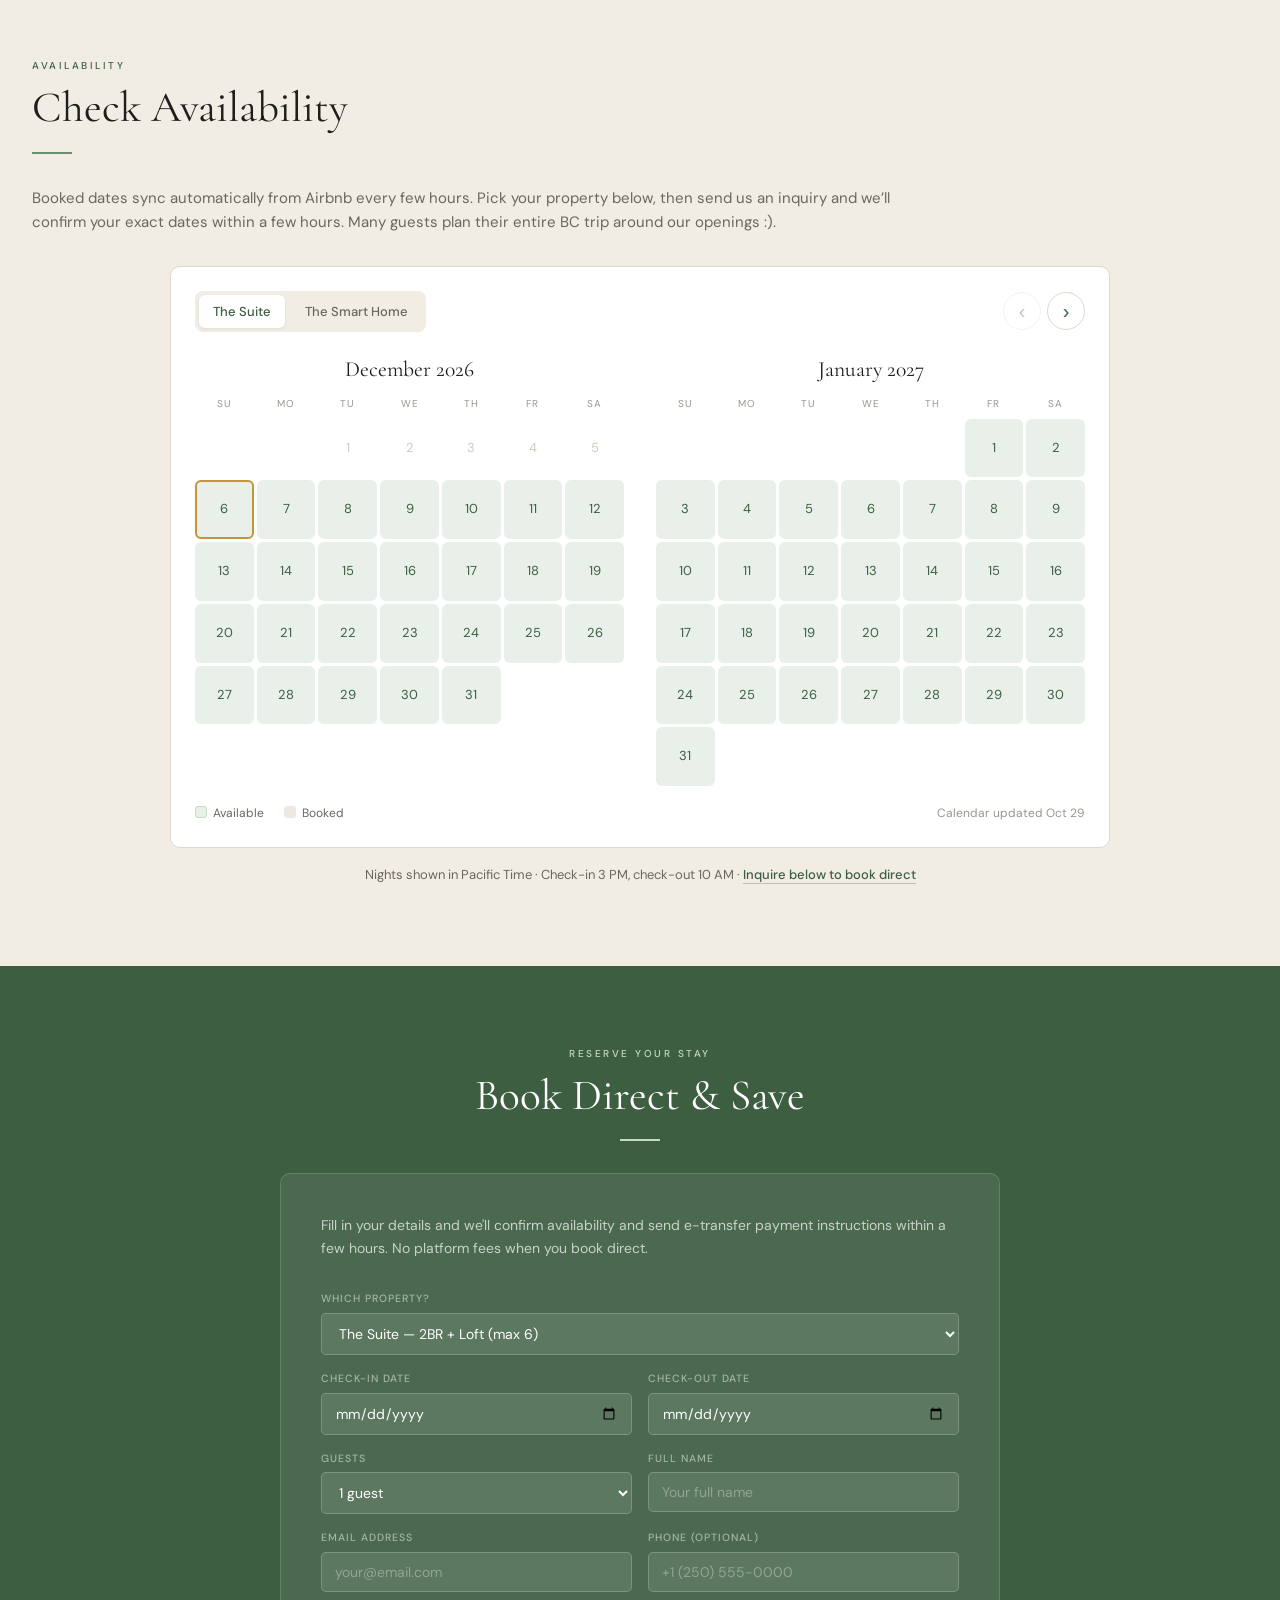
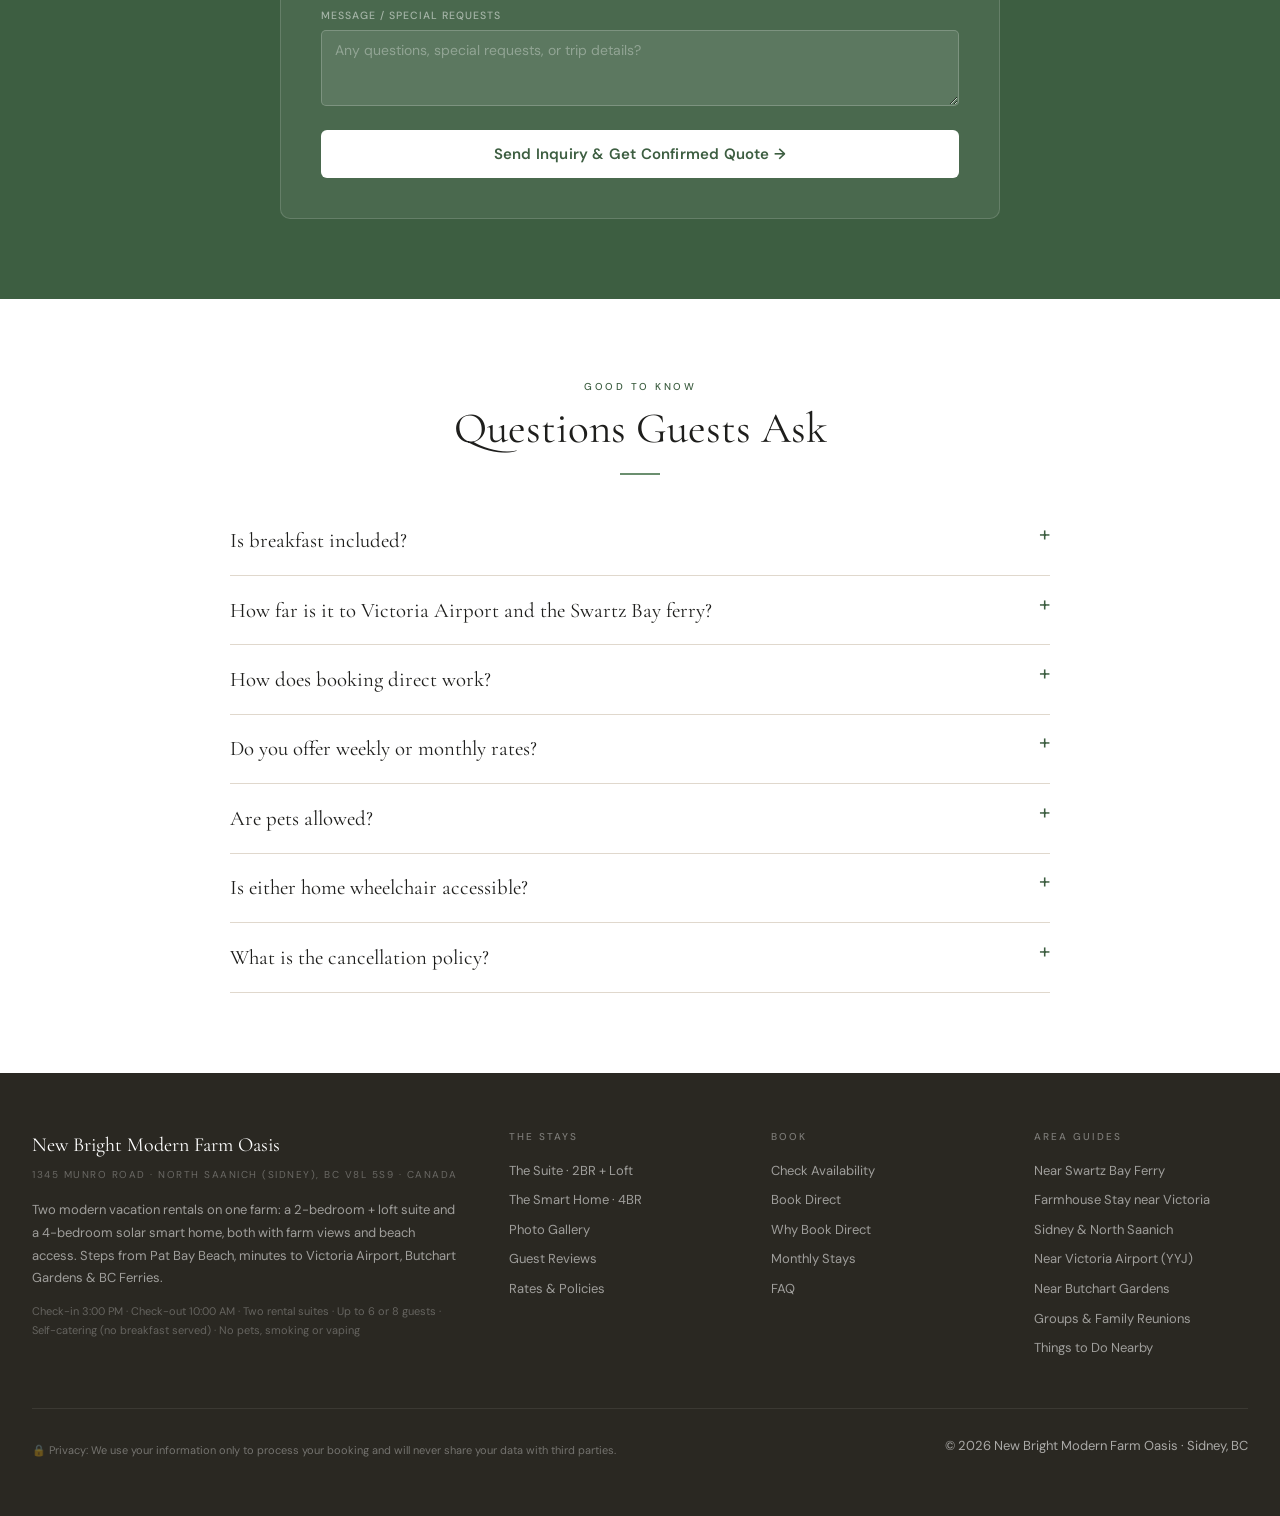
==== commit ff3f7516: "Add property pages, area/monthly/book-direct guides, favicons, FAQ schema, geo fix - New pages: /the" ====
--- a/index.html
+++ b/index.html
@@ -6,8 +6,8 @@
 <meta name="google-site-verification" content="rO23pJtUpddJh-Ff_tb8Mhn9gmcTHkGr_yMFFsFKg_Q" />
 
 <!-- ═══ SEO META ═══ -->
-<title>Farm Oasis – Modern Farmhouse Stay, Sidney BC | Near YYJ &amp; Swartz Bay Ferry</title>
-<meta name="description" content="Superhost-rated farmhouse stay in North Saanich near Sidney, BC: a 2BR + loft suite and a 4BR smart home. 3 min to Victoria Airport, 10 min to Swartz Bay ferry, steps to Pat Bay Beach.">
+<title>Farm Oasis | Farmhouse Stays near Sidney, BC &amp; Victoria Airport</title>
+<meta name="description" content="Superhost-rated farmhouse stays near Sidney, BC: a 2BR + loft suite and a 4BR smart home. 3 min to Victoria Airport, 10 min to Swartz Bay ferry, by the beach.">
 <meta name="keywords" content="North Saanich vacation rental, farmhouse stay Victoria BC, farm stay Saanich Peninsula, Victoria airport accommodation YYJ, Swartz Bay ferry accommodation, Sidney BC vacation rental, Butchart Gardens accommodation, Pat Bay Beach, family reunion rental Victoria BC">
 <meta name="robots" content="index, follow">
 <meta name="author" content="New Bright Modern Farm Oasis">
@@ -15,6 +15,8 @@
 
 <!-- Open Graph -->
 <meta property="og:type" content="website">
+<meta property="og:site_name" content="New Bright Modern Farm Oasis">
+<meta property="og:locale" content="en_CA">
 <meta property="og:title" content="New Bright Modern Farm Oasis — Farmhouse Stay · Sidney, BC">
 <meta property="og:description" content="Two modern farmhouse rentals in North Saanich: a 2BR + loft suite and a 4BR smart home. Steps to the beach, 3 min to YYJ, 10 min to Swartz Bay ferry. 88 five-star reviews. Book direct.">
 <meta property="og:image" content="https://victoriabnb.ca/img/og/pat-bay-beach-sunset.jpg">
@@ -27,6 +29,13 @@
 <meta name="twitter:title" content="Farm Oasis – Farmhouse Stay, Sidney BC">
 <meta name="twitter:description" content="Superhost-rated farmhouse stay with farm views. Steps to Pat Bay Beach, 3 min to YYJ Airport, 10 min to Swartz Bay ferry, 15 min to Butchart Gardens.">
 <meta name="twitter:image" content="https://victoriabnb.ca/img/og/pat-bay-beach-sunset.jpg">
+
+<!-- Icons -->
+<link rel="icon" href="/favicon.ico" sizes="32x32">
+<link rel="icon" href="/favicon.svg" type="image/svg+xml">
+<link rel="apple-touch-icon" href="/apple-touch-icon.png">
+<link rel="manifest" href="/site.webmanifest">
+<meta name="theme-color" content="#3D5E41">
 
 <!-- Schema.org structured data. Pre-rendered here so every crawler sees it    -->
 <!-- without running JS; injectJsonLd() still refreshes it from PRICING_CONFIG. -->
@@ -53,12 +62,13 @@
         "streetAddress": "1345 Munro Road",
         "addressLocality": "North Saanich",
         "addressRegion": "BC",
-        "addressCountry": "CA"
+        "addressCountry": "CA",
+        "postalCode": "V8L 5S9"
       },
       "geo": {
         "@type": "GeoCoordinates",
-        "latitude": 48.65,
-        "longitude": -123.41
+        "latitude": 48.6612,
+        "longitude": -123.4434
       },
       "priceRange": "$299–$380 CAD/night",
       "numberOfRooms": 3,
@@ -95,26 +105,34 @@
         "ratingValue": "4.9",
         "reviewCount": "88"
       },
-      "sameAs": "https://airbnb.ca/h/modernfarmoasis"
+      "sameAs": "https://airbnb.ca/h/modernfarmoasis",
+      "checkinTime": "15:00",
+      "checkoutTime": "10:00",
+      "petsAllowed": false,
+      "smokingAllowed": false,
+      "subjectOf": {
+        "@id": "https://victoriabnb.ca/the-suite/#webpage"
+      }
     },
     {
       "@type": "House",
       "@id": "https://victoriabnb.ca/#smarthome",
       "name": "Modern Farm Oasis — 4BR Solar Smart Home",
       "description": "4,500 sq ft solar-powered smart home on the same North Saanich property as New Bright Modern Farm Oasis, with 4 bedrooms (each with a private bathroom), open-concept living, and a chef's kitchen that seats 12. Shares the same farm views and beach access.",
-      "url": "https://victoriabnb.ca/#stays",
+      "url": "https://victoriabnb.ca/the-smart-home/",
       "image": "https://victoriabnb.ca/img/smart-home-chefs-kitchen-island.webp",
       "address": {
         "@type": "PostalAddress",
         "streetAddress": "1345 Munro Road",
         "addressLocality": "North Saanich",
         "addressRegion": "BC",
-        "addressCountry": "CA"
+        "addressCountry": "CA",
+        "postalCode": "V8L 5S9"
       },
       "geo": {
         "@type": "GeoCoordinates",
-        "latitude": 48.65,
-        "longitude": -123.41
+        "latitude": 48.6612,
+        "longitude": -123.4434
       },
       "priceRange": "$500–$880 CAD/night",
       "numberOfRooms": 4,
@@ -146,7 +164,73 @@
           "value": true
         }
       ],
-      "sameAs": "https://airbnb.ca/h/modernfarmoasis2"
+      "sameAs": "https://airbnb.ca/h/modernfarmoasis2",
+      "checkinTime": "15:00",
+      "checkoutTime": "10:00",
+      "petsAllowed": false,
+      "smokingAllowed": false
+    },
+    {
+      "@type": "FAQPage",
+      "@id": "https://victoriabnb.ca/#faq",
+      "mainEntity": [
+        {
+          "@type": "Question",
+          "name": "Is breakfast included?",
+          "acceptedAnswer": {
+            "@type": "Answer",
+            "text": "No. Both rentals are self-catering: each has a full kitchen stocked with cooking basics, coffee and a coffee maker. Sidney's cafés and grocery stores are a 5-minute drive."
+          }
+        },
+        {
+          "@type": "Question",
+          "name": "How far is it to Victoria Airport and the Swartz Bay ferry?",
+          "acceptedAnswer": {
+            "@type": "Answer",
+            "text": "About 3 minutes by car to Victoria International Airport (YYJ) and 10 minutes to the BC Ferries terminal at Swartz Bay. Downtown Victoria is roughly 35 minutes."
+          }
+        },
+        {
+          "@type": "Question",
+          "name": "How does booking direct work?",
+          "acceptedAnswer": {
+            "@type": "Answer",
+            "text": "Send your dates through the inquiry form. We confirm availability and a quote within a few hours, a 50% deposit by Interac e-Transfer holds your dates, and there are no platform fees."
+          }
+        },
+        {
+          "@type": "Question",
+          "name": "Do you offer weekly or monthly rates?",
+          "acceptedAnswer": {
+            "@type": "Answer",
+            "text": "Yes. Both rentals have discounted weekly rates (7+ nights) and monthly rates (28 or 30+ nights). The exact figures are in the rates section above."
+          }
+        },
+        {
+          "@type": "Question",
+          "name": "Are pets allowed?",
+          "acceptedAnswer": {
+            "@type": "Answer",
+            "text": "No. Neither rental can accommodate pets, and both are strictly smoke- and vape-free."
+          }
+        },
+        {
+          "@type": "Question",
+          "name": "Is either home wheelchair accessible?",
+          "acceptedAnswer": {
+            "@type": "Answer",
+            "text": "The Smart Home has step-free access and a guest entrance wider than 32 inches (81 cm). If you have specific accessibility needs, tell us in your inquiry and we'll confirm the details before you book."
+          }
+        },
+        {
+          "@type": "Question",
+          "name": "What is the cancellation policy?",
+          "acceptedAnswer": {
+            "@type": "Answer",
+            "text": "Moderate: a full refund if you cancel at least 5 days before check-in, and a partial refund inside 5 days."
+          }
+        }
+      ]
     }
   ]
 }
@@ -157,6 +241,17 @@
 <link href="https://fonts.googleapis.com/css2?family=Cormorant+Garamond:ital,wght@0,300;0,400;0,500;0,600;1,300;1,400&family=DM+Sans:ital,wght@0,300;0,400;0,500;0,600;1,400&display=swap" rel="stylesheet">
 
 <style>
+@media(max-width:768px){.announce-sep{display:none}}
+.stay-alt{font-size:12.5px;color:var(--mid);margin-top:0.75rem}
+.stay-alt a{color:var(--sage-dark)}
+.faq-section{background:var(--white)}
+.faq-list{max-width:820px;margin:0 auto}
+.faq-list details{border-bottom:1px solid var(--border);padding:1.1rem 0}
+.faq-list summary{cursor:pointer;font-family:var(--serif);font-size:1.3rem;color:var(--charcoal);list-style:none;display:flex;justify-content:space-between;gap:1rem}
+.faq-list summary::-webkit-details-marker{display:none}
+.faq-list summary::after{content:'+';color:var(--sage-dark);font-family:var(--sans);font-size:1.3rem;line-height:1}
+.faq-list details[open] summary::after{content:'–'}
+.faq-list details p{margin-top:0.7rem;font-size:15px;color:var(--mid);line-height:1.8}
 /* ══════════════════════════════════════════
    RESET & VARIABLES
 ══════════════════════════════════════════ */
@@ -754,7 +849,7 @@
       <span class="nav-logo-sub">Sidney, BC · Canada</span>
     </div>
     <ul class="nav-links">
-      <li><a href="#about">About</a></li>
+      <li><a href="#stays">Stays</a></li>
       <li><a href="#gallery-suite">Photos</a></li>
       <li><a href="#reviews">Reviews</a></li>
       <li><a href="#amenities">Amenities</a></li>
@@ -774,12 +869,17 @@
 <div class="mobile-menu" id="mobileMenu">
   <button class="mobile-close" id="menuClose" aria-label="Close menu">×</button>
   <a href="#about" onclick="closeMobile()">About</a>
+  <a href="/the-suite/">The Suite</a>
+  <a href="/the-smart-home/">The Smart Home</a>
   <a href="#gallery-suite" onclick="closeMobile()">Photos</a>
   <a href="#reviews" onclick="closeMobile()">Reviews</a>
   <a href="#amenities" onclick="closeMobile()">Amenities</a>
   <a href="#location" onclick="closeMobile()">Location</a>
   <a href="#pricing" onclick="closeMobile()">Rates</a>
   <a href="#availability" onclick="closeMobile()">Availability</a>
+  <a href="/things-to-do-sidney-north-saanich/">Things to Do</a>
+  <a href="/monthly-stays-sidney-north-saanich/">Monthly Stays</a>
+  <a href="/book-direct/">Why Book Direct</a>
   <a href="#booking" onclick="closeMobile()" style="color:var(--sage-dark);font-weight:600">Book Direct ↓</a>
 </div>
 
@@ -880,7 +980,7 @@
     <div class="stays-grid">
       <div class="stay-card">
         <div class="stay-card-img"><img src="/img/suite-exterior-farm-views.webp" alt="New Bright Modern Farm Oasis — 2-bedroom + loft suite with farm views" loading="lazy"></div>
-        <div class="stay-card-eyebrow">Listing 1 &middot; Featured on This Site</div>
+        <div class="stay-card-eyebrow">The Suite &middot; 2BR + Loft &middot; Sleeps 6</div>
         <h3 class="stay-card-title">Modern Farm Oasis &mdash; 2BR + Loft Suite</h3>
         <p class="stay-card-desc">Our bright, brand-new 2-bedroom + loft suite with a private entrance and patio overlooking the farm. Each bedroom has its own full ensuite bathroom, plus a queen loft and powder room in the open-plan living &amp; dining area. Perfect for couples, small families, or two couples traveling together.</p>
         <div class="stay-stats">
@@ -888,11 +988,12 @@
           <div class="stay-stat"><span class="stay-stat-num">2.5</span><span class="stay-stat-label">Bathrooms</span></div>
           <div class="stay-stat"><span class="stay-stat-num">6</span><span class="stay-stat-label">Max Guests</span></div>
         </div>
-        <a href="https://airbnb.ca/h/modernfarmoasis" target="_blank" rel="noopener" class="btn-primary stay-link">View on Airbnb &rarr;</a>
+        <a href="/the-suite/" class="btn-primary stay-link">Details, Photos &amp; Rates &rarr;</a>
+        <p class="stay-alt">Prefer a platform? <a href="https://airbnb.ca/h/modernfarmoasis" target="_blank" rel="noopener">See the suite on Airbnb</a> (platform fees apply).</p>
       </div>
       <div class="stay-card">
         <div class="stay-card-img"><img src="/img/smart-home-chefs-kitchen-island.webp" alt="Modern Farm Oasis smart home — chef's kitchen with island seating for twelve" loading="lazy"></div>
-        <div class="stay-card-eyebrow">Listing 2 &middot; Solar-Powered Smart Home</div>
+        <div class="stay-card-eyebrow">The Smart Home &middot; 4BR &middot; Sleeps 8</div>
         <h3 class="stay-card-title">Modern Farm Oasis &mdash; 4BR Smart Home</h3>
         <p class="stay-card-desc">A 4,500&nbsp;sq&nbsp;ft solar-powered smart home built for family reunions and group getaways, with open-concept living and a chef&rsquo;s kitchen that seats 12. All four bedrooms come with their own private bathroom, and the home is loaded with extras &mdash; 1.5 gigabit WiFi, a Samsung Frame TV with Sonos sound, a home gym, and a spacious patio with the same farm views. Steps to the beach and wheelchair accessible.</p>
         <div class="stay-stats">
@@ -900,7 +1001,8 @@
           <div class="stay-stat"><span class="stay-stat-num">5.5</span><span class="stay-stat-label">Bathrooms</span></div>
           <div class="stay-stat"><span class="stay-stat-num">8</span><span class="stay-stat-label">Max Guests</span></div>
         </div>
-        <a href="https://airbnb.ca/h/modernfarmoasis2" target="_blank" rel="noopener" class="btn-primary stay-link">View on Airbnb &rarr;</a>
+        <a href="/the-smart-home/" class="btn-primary stay-link">Details, Photos &amp; Rates &rarr;</a>
+        <p class="stay-alt">Prefer a platform? <a href="https://airbnb.ca/h/modernfarmoasis2" target="_blank" rel="noopener">See the Smart Home on Airbnb</a> (platform fees apply).</p>
       </div>
     </div>
   </div>
@@ -924,7 +1026,7 @@
 
     <!-- ── Gallery 1: The Suite ── -->
     <div class="gallery-block" id="gallery-suite">
-      <div class="eyebrow">Listing 1 &middot; Featured on This Site</div>
+      <div class="eyebrow">The Suite &middot; <a href="/the-suite/" style="color:inherit">Full details &rarr;</a></div>
       <h2 class="section-title">The Suite &mdash; 2BR + Loft</h2>
       <div class="rule"></div>
       <div class="gtabs">
@@ -968,7 +1070,7 @@
 
     <!-- ── Gallery 2: The Smart Home ── -->
     <div class="gallery-block" id="gallery-smarthome">
-      <div class="eyebrow">Listing 2 &middot; Solar-Powered Smart Home</div>
+      <div class="eyebrow">The Smart Home &middot; <a href="/the-smart-home/" style="color:inherit">Full details &rarr;</a></div>
       <h2 class="section-title">The Smart Home &mdash; 4BR</h2>
       <div class="rule"></div>
       <div class="gtabs">
@@ -1128,6 +1230,9 @@
       <a class="guide-card" href="/victoria-airport-accommodation/"><span class="guide-eyebrow">3 minutes to YYJ</span><span class="guide-title">Near Victoria Airport (YYJ)</span><span class="guide-go">Read guide &rarr;</span></a>
       <a class="guide-card" href="/butchart-gardens-accommodation/"><span class="guide-eyebrow">15 minutes to Butchart Gardens</span><span class="guide-title">Near Butchart Gardens</span><span class="guide-go">Read guide &rarr;</span></a>
       <a class="guide-card" href="/group-vacation-rental-victoria/"><span class="guide-eyebrow">The Smart Home · sleeps 8</span><span class="guide-title">Groups & Family Reunions</span><span class="guide-go">Read guide &rarr;</span></a>
+      <a class="guide-card" href="/things-to-do-sidney-north-saanich/"><span class="guide-eyebrow">Beaches, gardens, islands</span><span class="guide-title">Things to Do Nearby</span><span class="guide-go">Read guide &rarr;</span></a>
+      <a class="guide-card" href="/monthly-stays-sidney-north-saanich/"><span class="guide-eyebrow">28+ nights · furnished</span><span class="guide-title">Monthly &amp; Extended Stays</span><span class="guide-go">Read guide &rarr;</span></a>
+      <a class="guide-card" href="/book-direct/"><span class="guide-eyebrow">No platform fees</span><span class="guide-title">Why Book Direct</span><span class="guide-go">Read guide &rarr;</span></a>
     </div>
   </div>
 </section>
@@ -1254,13 +1359,13 @@
     <div class="eyebrow">Transparent Pricing</div>
     <h2 class="section-title">Rates &amp; Policies</h2>
     <div class="rule"></div>
-    <!-- ── Listing 1: The Suite ── -->
-    <div class="eyebrow" style="margin-top:1.25rem">Listing 1 &middot; 2BR + Loft Suite</div>
+    <!-- ── The Suite ── -->
+    <div class="eyebrow" style="margin-top:1.25rem">The Suite &middot; 2BR + Loft &middot; <a href="/the-suite/" style="color:inherit">details &rarr;</a></div>
     <h3 class="pricing-sub">The Suite</h3>
     <div class="pricing-grid" id="pricingGridSuite" style="margin-top:1.25rem"></div>
 
-    <!-- ── Listing 2: The Smart Home ── -->
-    <div class="eyebrow" style="margin-top:3rem">Listing 2 &middot; 4BR Solar Smart Home</div>
+    <!-- ── The Smart Home ── -->
+    <div class="eyebrow" style="margin-top:3rem">The Smart Home &middot; 4BR Solar &middot; <a href="/the-smart-home/" style="color:inherit">details &rarr;</a></div>
     <h3 class="pricing-sub">The Smart Home</h3>
     <div class="pricing-grid" id="pricingGridSmarthome" style="margin-top:1.25rem"></div>
 
@@ -1372,21 +1477,39 @@
   </div>
 </section>
 
+<!-- ══ FAQ ══ -->
+<section id="faq" class="faq-section">
+  <div class="wrap">
+    <div class="eyebrow" style="text-align:center">Good to know</div>
+    <h2 class="section-title" style="text-align:center">Questions Guests Ask</h2>
+    <div class="rule" style="margin-left:auto;margin-right:auto"></div>
+    <div class="faq-list" style="margin-top:1.5rem">
+      <details><summary>Is breakfast included?</summary><p>No. Both rentals are self-catering: each has a full kitchen stocked with cooking basics, coffee and a coffee maker. Sidney's cafés and grocery stores are a 5-minute drive.</p></details>
+      <details><summary>How far is it to Victoria Airport and the Swartz Bay ferry?</summary><p>About 3 minutes by car to Victoria International Airport (YYJ) and 10 minutes to the BC Ferries terminal at Swartz Bay. Downtown Victoria is roughly 35 minutes.</p></details>
+      <details><summary>How does booking direct work?</summary><p>Send your dates through the inquiry form. We confirm availability and a quote within a few hours, a 50% deposit by Interac e-Transfer holds your dates, and there are no platform fees.</p></details>
+      <details><summary>Do you offer weekly or monthly rates?</summary><p>Yes. Both rentals have discounted weekly rates (7+ nights) and monthly rates (28 or 30+ nights). The exact figures are in the rates section above.</p></details>
+      <details><summary>Are pets allowed?</summary><p>No. Neither rental can accommodate pets, and both are strictly smoke- and vape-free.</p></details>
+      <details><summary>Is either home wheelchair accessible?</summary><p>The Smart Home has step-free access and a guest entrance wider than 32 inches (81 cm). If you have specific accessibility needs, tell us in your inquiry and we'll confirm the details before you book.</p></details>
+      <details><summary>What is the cancellation policy?</summary><p>Moderate: a full refund if you cancel at least 5 days before check-in, and a partial refund inside 5 days.</p></details>
+    </div>
+  </div>
+</section>
+
 <!-- ══ FOOTER ══ -->
 <footer>
   <div class="footer-grid">
     <div>
       <div class="footer-name">New Bright Modern Farm Oasis</div>
-      <div class="footer-loc">Sidney, BC · Canada</div>
-      <p>Airbnb Superhost-rated suite with farm views and beach access. 2 bedrooms + loft, 2 bathrooms + powder room. Steps from Pat Bay Beach. Minutes to Victoria Airport, Butchart Gardens &amp; BC Ferries.</p>
+      <div class="footer-loc">1345 Munro Road · North Saanich (Sidney), BC V8L 5S9 · Canada</div>
+      <p>Two modern vacation rentals on one farm: a 2-bedroom + loft suite and a 4-bedroom solar smart home, both with farm views and beach access. Steps from Pat Bay Beach, minutes to Victoria Airport, Butchart Gardens &amp; BC Ferries.</p>
       <p style="margin-top:0.75rem;font-size:11px;color:rgba(255,255,255,0.28)">Check-in 3:00 PM · Check-out 10:00 AM · Two rental suites · Up to 6 or 8 guests · Self-catering (no breakfast served) · No pets, smoking or vaping</p>
     </div>
     <div class="footer-col">
-      <h4>The Suite</h4>
+      <h4>The Stays</h4>
       <ul>
-        <li><a href="#about">About</a></li>
+        <li><a href="/the-suite/">The Suite &middot; 2BR + Loft</a></li>
+        <li><a href="/the-smart-home/">The Smart Home &middot; 4BR</a></li>
         <li><a href="#gallery">Photo Gallery</a></li>
-        <li><a href="#amenities">Amenities</a></li>
         <li><a href="#reviews">Guest Reviews</a></li>
         <li><a href="#pricing">Rates &amp; Policies</a></li>
       </ul>
@@ -1396,7 +1519,9 @@
       <ul>
         <li><a href="#availability">Check Availability</a></li>
         <li><a href="#booking">Book Direct</a></li>
-        <li><a href="#booking">Send Inquiry</a></li>
+        <li><a href="/book-direct/">Why Book Direct</a></li>
+        <li><a href="/monthly-stays-sidney-north-saanich/">Monthly Stays</a></li>
+        <li><a href="#faq">FAQ</a></li>
       </ul>
     </div>
     <div class="footer-col">
@@ -1408,6 +1533,7 @@
         <li><a href="/victoria-airport-accommodation/">Near Victoria Airport (YYJ)</a></li>
         <li><a href="/butchart-gardens-accommodation/">Near Butchart Gardens</a></li>
         <li><a href="/group-vacation-rental-victoria/">Groups & Family Reunions</a></li>
+        <li><a href="/things-to-do-sidney-north-saanich/">Things to Do Nearby</a></li>
       </ul>
     </div>
   </div>
@@ -1429,6 +1555,7 @@
 </div>
 
 <!-- ══ JAVASCRIPT ══ -->
+<script src="/assets/pricing.js"></script>
 <script>
 /* ── MOBILE MENU ── */
 document.getElementById('menuBtn').onclick=()=>document.getElementById('mobileMenu').classList.add('open');
@@ -1487,116 +1614,6 @@
   if(e.key==='ArrowRight'){lbIdx=(lbIdx+1)%lbImgs.length;showLb()}
 });
 document.getElementById('lightbox').addEventListener('click',function(e){if(e.target===this)closeLb()});
-
-/* ══════════════════════════════════════════════════════════════════
-   PRICING CONFIG — edit ONLY this object to update all pricing.
-   Pricing cards, booking calculator, and JSON-LD schema are all
-   derived from these numbers; nothing else needs to change.
-   ══════════════════════════════════════════════════════════════════ */
-const PRICING_CONFIG = {
-  suite: {
-    nightly:          380,   // $ CAD – nightly base rate
-    cleaningFee:      150,   // $ one-time cleaning fee (keep as-is unless changing)
-    weeklyTotal:     2139,   // $ total for weeklyMin nights before cleaning fee
-    weeklyMin:          7,   // night threshold to unlock weekly rate
-    monthlyTotal:    8961,   // $ total for monthlyExNights before cleaning fee
-    monthlyExNights:   30,   // nights the monthlyTotal covers (used for $/night calc)
-    monthlyMin:        30,   // night threshold to unlock monthly rate
-  },
-  smarthome: {
-    nightly:          880,   // $ CAD – nightly base rate
-    cleaningFee:      175,   // $ one-time cleaning fee (keep as-is unless changing)
-    weeklyTotal:     5500,   // $ total for weeklyMin nights before cleaning fee
-    weeklyMin:          7,   // night threshold to unlock weekly rate
-    monthlyTotal:   15000,   // $ total for monthlyExNights before cleaning fee
-    monthlyExNights:   30,   // nights the monthlyTotal covers (used for $/night calc)
-    monthlyMin:        28,   // night threshold to unlock monthly rate (NOTE: 28, not 30)
-  }
-};
-
-/* ── Derived PRICING object used by the calculator ────────────────────
-   Auto-computed from PRICING_CONFIG — do not edit directly.         */
-const PRICING = {};
-(function buildPricing() {
-  for (const [key, c] of Object.entries(PRICING_CONFIG)) {
-    const wRate = c.weeklyTotal / c.weeklyMin;
-    const mRate = c.monthlyTotal / c.monthlyExNights;
-    PRICING[key] = {
-      base:  c.nightly,
-      clean: c.cleaningFee,
-      tiers: [
-        { min: c.monthlyMin, rate: mRate,
-          label: 'Monthly discount (' + ((1 - mRate/c.nightly)*100).toFixed(1) + '%)' },
-        { min: c.weeklyMin,  rate: wRate,
-          label: 'Weekly discount ('  + ((1 - wRate /c.nightly)*100).toFixed(1) + '%)' }
-      ]
-    };
-  }
-})();
-
-/* ── Formatting helpers ───────────────────────────────────────────────── */
-function fmtMoney(n) { return '$' + Math.round(n).toLocaleString('en-CA'); }
-function fmtRate(n)  { return (n === Math.round(n)) ? n.toLocaleString() : n.toFixed(2); }
-
-/* ── Render pricing cards from PRICING_CONFIG ────────────────────────── */
-function renderPricingCards() {
-  const props = {
-    suite:     { gridId: 'pricingGridSuite',     guests: 6 },
-    smarthome: { gridId: 'pricingGridSmarthome', guests: 8 },
-  };
-  for (const [key, def] of Object.entries(props)) {
-    const c  = PRICING_CONFIG[key];
-    const p  = PRICING[key];
-    const wt = p.tiers[1];  // weekly tier
-    const mt = p.tiers[0];  // monthly tier
-    const wSave      = c.nightly * c.weeklyMin       - c.weeklyTotal;
-    const mSave      = c.nightly * c.monthlyExNights - c.monthlyTotal;
-    const wWithClean = c.weeklyTotal  + c.cleaningFee;
-    const mWithClean = c.monthlyTotal + c.cleaningFee;
-    const wPct = ((1 - wt.rate / c.nightly) * 100).toFixed(1);
-    const mPct = ((1 - mt.rate / c.nightly) * 100).toFixed(1);
-    document.getElementById(def.gridId).innerHTML = [
-      /* Nightly */
-      `<div class="price-card">
-        <div class="price-label">Nightly Rate</div>
-        <div class="price-amount"><sup>$</sup>${fmtRate(c.nightly)}</div>
-        <div class="price-per">per night · CAD</div>
-        <div class="price-fees">
-          <div class="price-fee-row"><span>Cleaning fee (one-time)</span><strong>${fmtMoney(c.cleaningFee)}</strong></div>
-          <div class="price-fee-row"><span>Check-in</span><strong>3:00 PM</strong></div>
-          <div class="price-fee-row"><span>Check-out</span><strong>10:00 AM</strong></div>
-          <div class="price-fee-row"><span>Max guests</span><strong>${def.guests}</strong></div>
-        </div>
-      </div>`,
-      /* Weekly */
-      `<div class="price-card featured">
-        <div class="price-badge">Best Value — ${c.weeklyMin}+ Nights</div>
-        <div class="price-label">Weekly Stay</div>
-        <div class="price-amount"><sup>$</sup>${fmtRate(wt.rate)}</div>
-        <div class="price-per">per night · ${wPct}% off</div>
-        <div class="price-save">Save ${fmtMoney(wSave)} per week</div>
-        <div class="price-fees">
-          <div class="price-fee-row"><span>${c.weeklyMin} nights subtotal</span><strong>${fmtMoney(c.weeklyTotal)}</strong></div>
-          <div class="price-fee-row"><span>+ Cleaning fee</span><strong>${fmtMoney(c.cleaningFee)}</strong></div>
-          <div class="price-fee-row"><span>Total for ${c.weeklyMin} nights</span><strong>${fmtMoney(wWithClean)}</strong></div>
-        </div>
-      </div>`,
-      /* Monthly */
-      `<div class="price-card">
-        <div class="price-badge" style="background:var(--gold)">Best Rate — ${mt.min}+ Nights</div>
-        <div class="price-label">Monthly Stay</div>
-        <div class="price-amount"><sup>$</sup>${fmtRate(mt.rate)}</div>
-        <div class="price-per">per night · ${mPct}% off</div>
-        <div class="price-save">Save ${fmtMoney(mSave)} per month</div>
-        <div class="price-fees">
-          <div class="price-fee-row"><span>${c.monthlyExNights} nights subtotal</span><strong>${fmtMoney(c.monthlyTotal)}</strong></div>
-          <div class="price-fee-row"><span>+ Cleaning fee</span><strong>${fmtMoney(c.cleaningFee)}</strong></div>
-          <div class="price-fee-row"><span>Total for ${c.monthlyExNights} nights</span><strong>${fmtMoney(mWithClean)}</strong></div>
-        </div>
-      </div>`
-    ].join('');
-  }
-}
 
 /* ── Inject JSON-LD structured data from PRICING_CONFIG ──────────────── */
 function injectJsonLd() {
@@ -1621,11 +1638,12 @@
         'url':   'https://victoriabnb.ca/',
         'image': 'https://victoriabnb.ca/img/suite-exterior-farm-views.webp',
         'address': {'@type':'PostalAddress','streetAddress':'1345 Munro Road',
-          'addressLocality':'North Saanich','addressRegion':'BC','addressCountry':'CA'},
-        'geo': {'@type':'GeoCoordinates','latitude':48.65,'longitude':-123.41},
+          'addressLocality':'North Saanich','addressRegion':'BC','postalCode':'V8L 5S9','addressCountry':'CA'},
+        'geo': {'@type':'GeoCoordinates','latitude':48.6612,'longitude':-123.4434},
         'priceRange': '$' + sLow + '–$' + sc.nightly + ' CAD/night',
         'numberOfRooms': 3, 'numberOfBedrooms': 2, 'numberOfBathroomsTotal': 2.5,
         'occupancy': {'@type':'QuantitativeValue','maxValue':6},
+        'checkinTime':'15:00','checkoutTime':'10:00','petsAllowed':false,'smokingAllowed':false,
         'amenityFeature': [
           {'@type':'LocationFeatureSpecification','name':'Free WiFi','value':true},
           {'@type':'LocationFeatureSpecification','name':'Private entrance','value':true},
@@ -1633,21 +1651,23 @@
           {'@type':'LocationFeatureSpecification','name':'Free parking','value':true}
         ],
         'aggregateRating': {'@type':'AggregateRating','ratingValue':'4.9','reviewCount':'88'},
-        'sameAs': 'https://airbnb.ca/h/modernfarmoasis'
+        'sameAs': 'https://airbnb.ca/h/modernfarmoasis',
+        'subjectOf': {'@id':'https://victoriabnb.ca/the-suite/#webpage'}
       },
       {
         '@type': 'House',
         '@id':   'https://victoriabnb.ca/#smarthome',
         'name':  'Modern Farm Oasis — 4BR Solar Smart Home',
         'description': '4,500 sq ft solar-powered smart home on the same North Saanich property as New Bright Modern Farm Oasis, with 4 bedrooms (each with a private bathroom), open-concept living, and a chef\'s kitchen that seats 12. Shares the same farm views and beach access.',
-        'url':   'https://victoriabnb.ca/#stays',
+        'url':   'https://victoriabnb.ca/the-smart-home/',
         'image': 'https://victoriabnb.ca/img/smart-home-chefs-kitchen-island.webp',
         'address': {'@type':'PostalAddress','streetAddress':'1345 Munro Road',
-          'addressLocality':'North Saanich','addressRegion':'BC','addressCountry':'CA'},
-        'geo': {'@type':'GeoCoordinates','latitude':48.65,'longitude':-123.41},
+          'addressLocality':'North Saanich','addressRegion':'BC','postalCode':'V8L 5S9','addressCountry':'CA'},
+        'geo': {'@type':'GeoCoordinates','latitude':48.6612,'longitude':-123.4434},
         'priceRange': '$' + hLow + '–$' + sh.nightly + ' CAD/night',
         'numberOfRooms': 4, 'numberOfBedrooms': 4, 'numberOfBathroomsTotal': 5.5,
         'occupancy': {'@type':'QuantitativeValue','maxValue':8},
+        'checkinTime':'15:00','checkoutTime':'10:00','petsAllowed':false,'smokingAllowed':false,
         'amenityFeature': [
           {'@type':'LocationFeatureSpecification','name':'Free WiFi','value':true},
           {'@type':'LocationFeatureSpecification','name':'Beach access','value':true},
@@ -1658,6 +1678,11 @@
       }
     ]
   };
+  const faqs = [...document.querySelectorAll('#faq details')].map(d => ({
+    '@type':'Question', 'name': d.querySelector('summary').textContent.trim(),
+    'acceptedAnswer': {'@type':'Answer', 'text': d.querySelector('p').textContent.trim()}
+  }));
+  if (faqs.length) ld['@graph'].push({'@type':'FAQPage','@id':'https://victoriabnb.ca/#faq','mainEntity':faqs});
   const el = document.getElementById('schemaJsonLd');
   if (el) el.textContent = JSON.stringify(ld);
 }
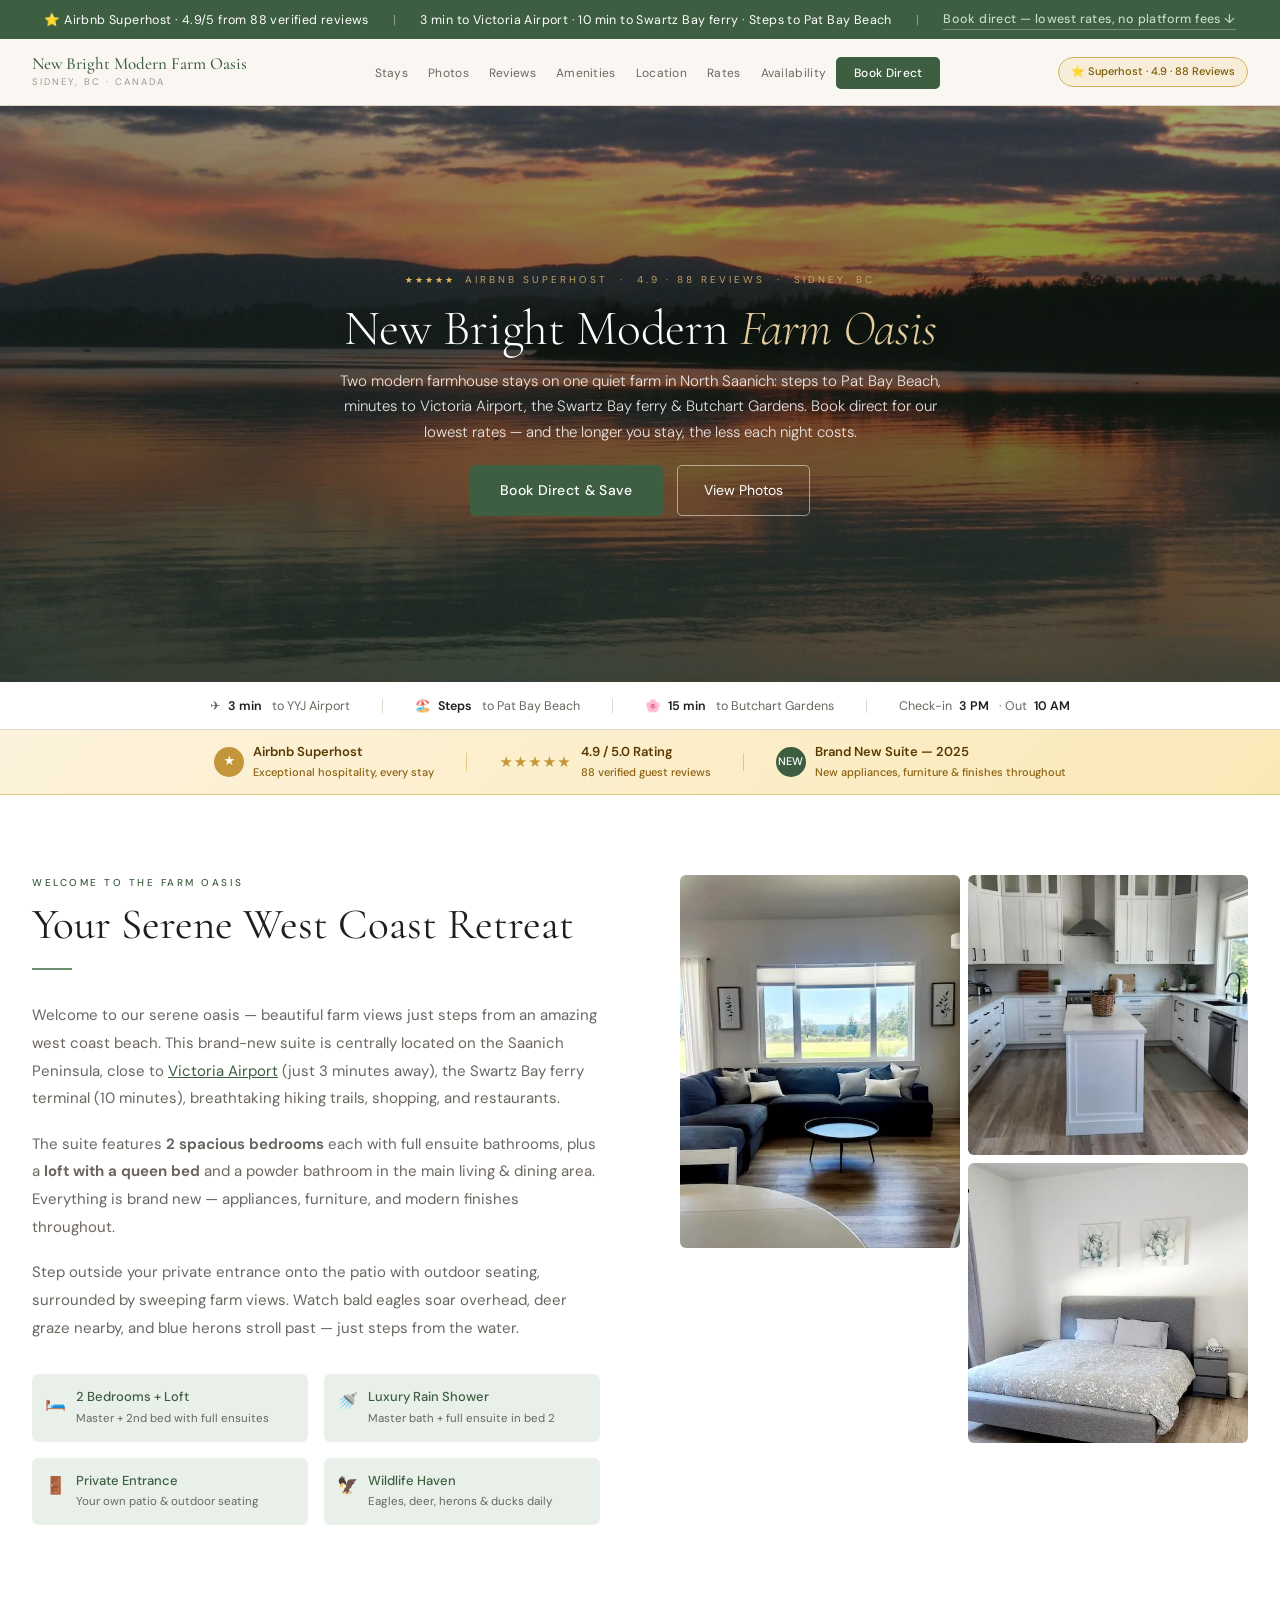
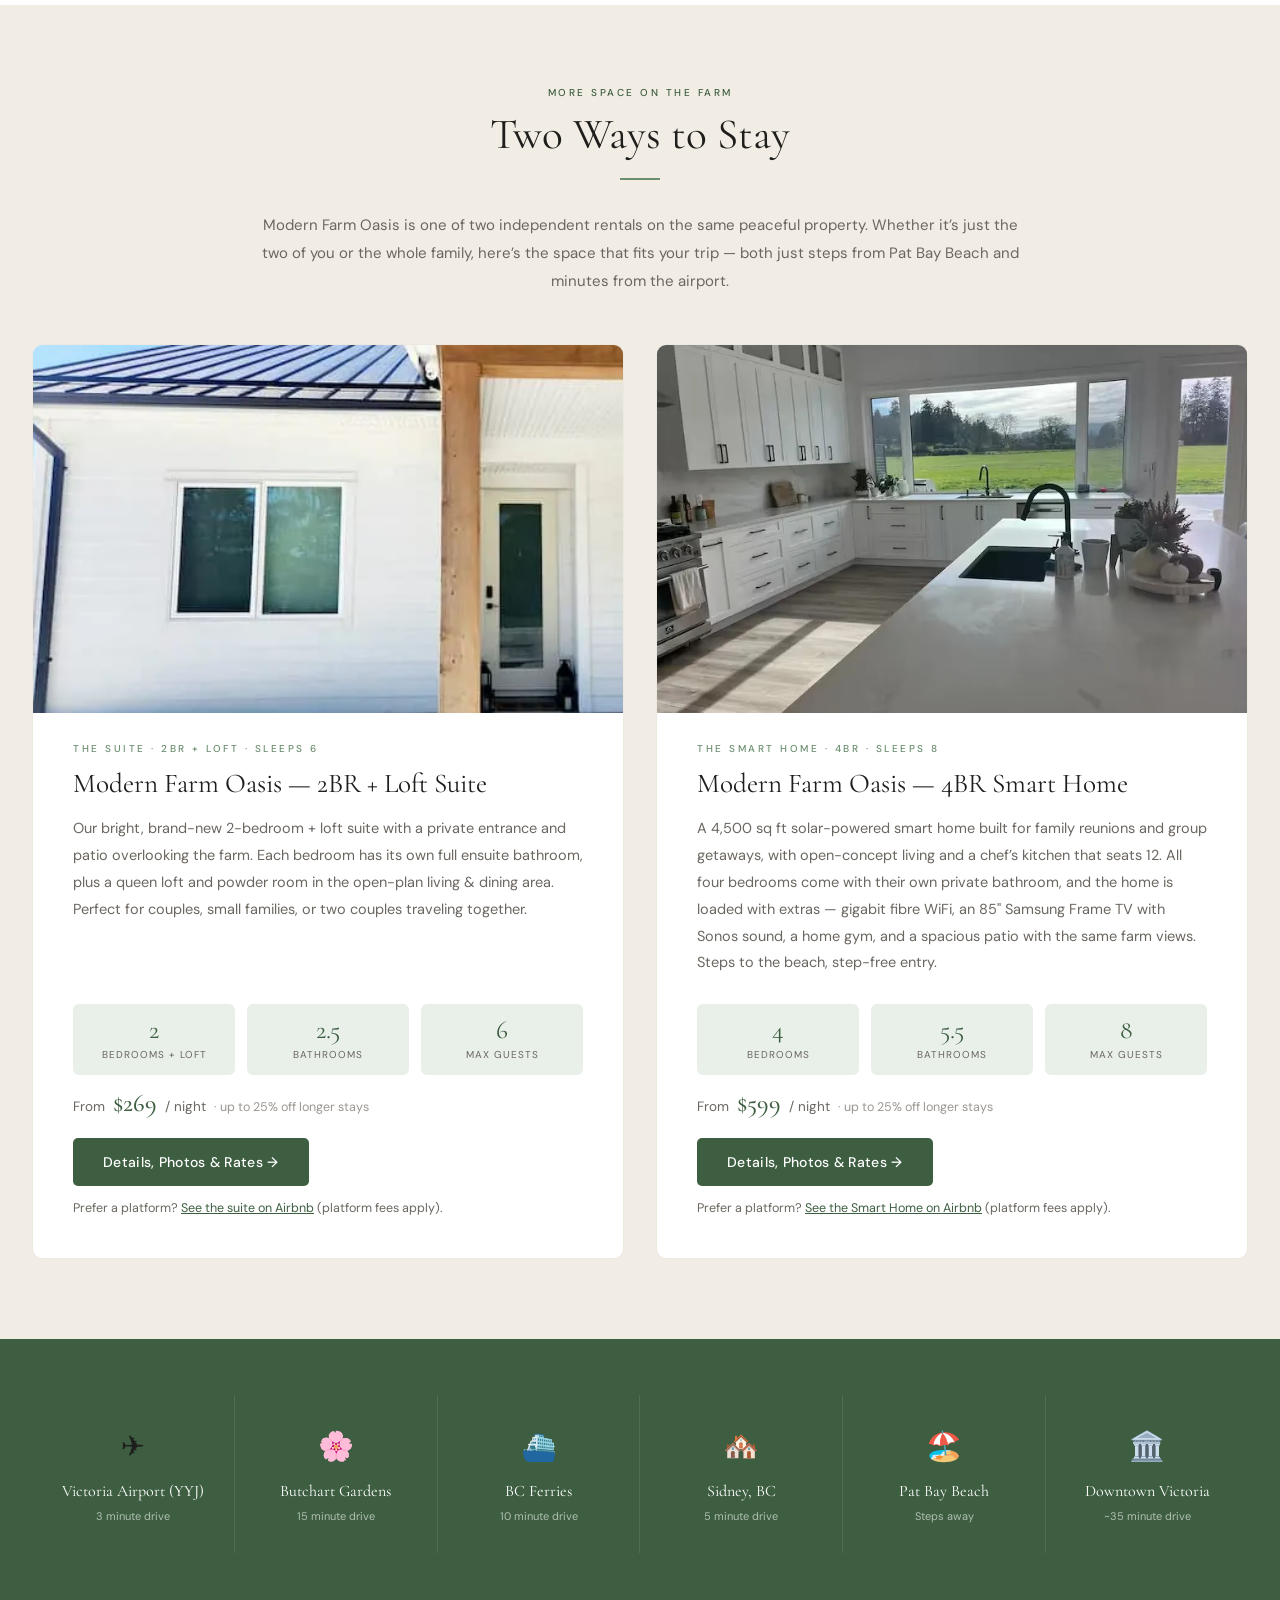
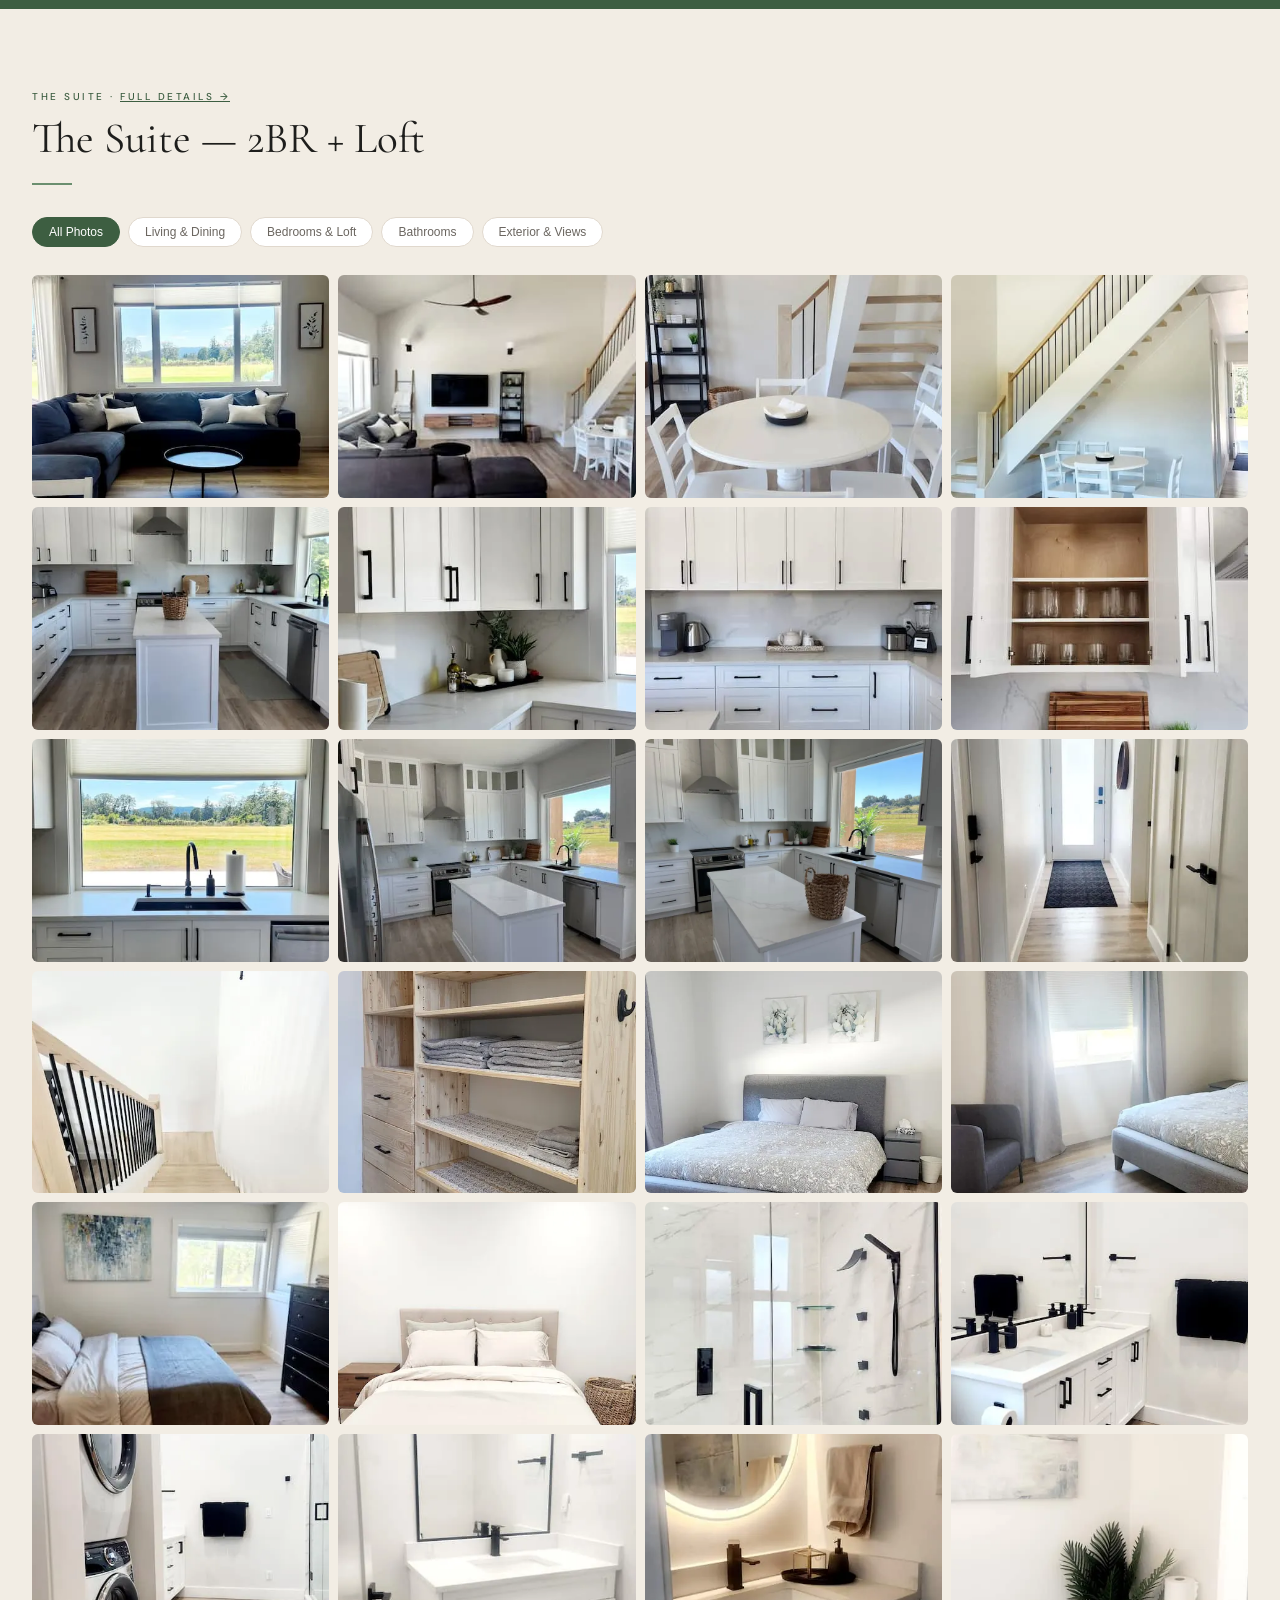
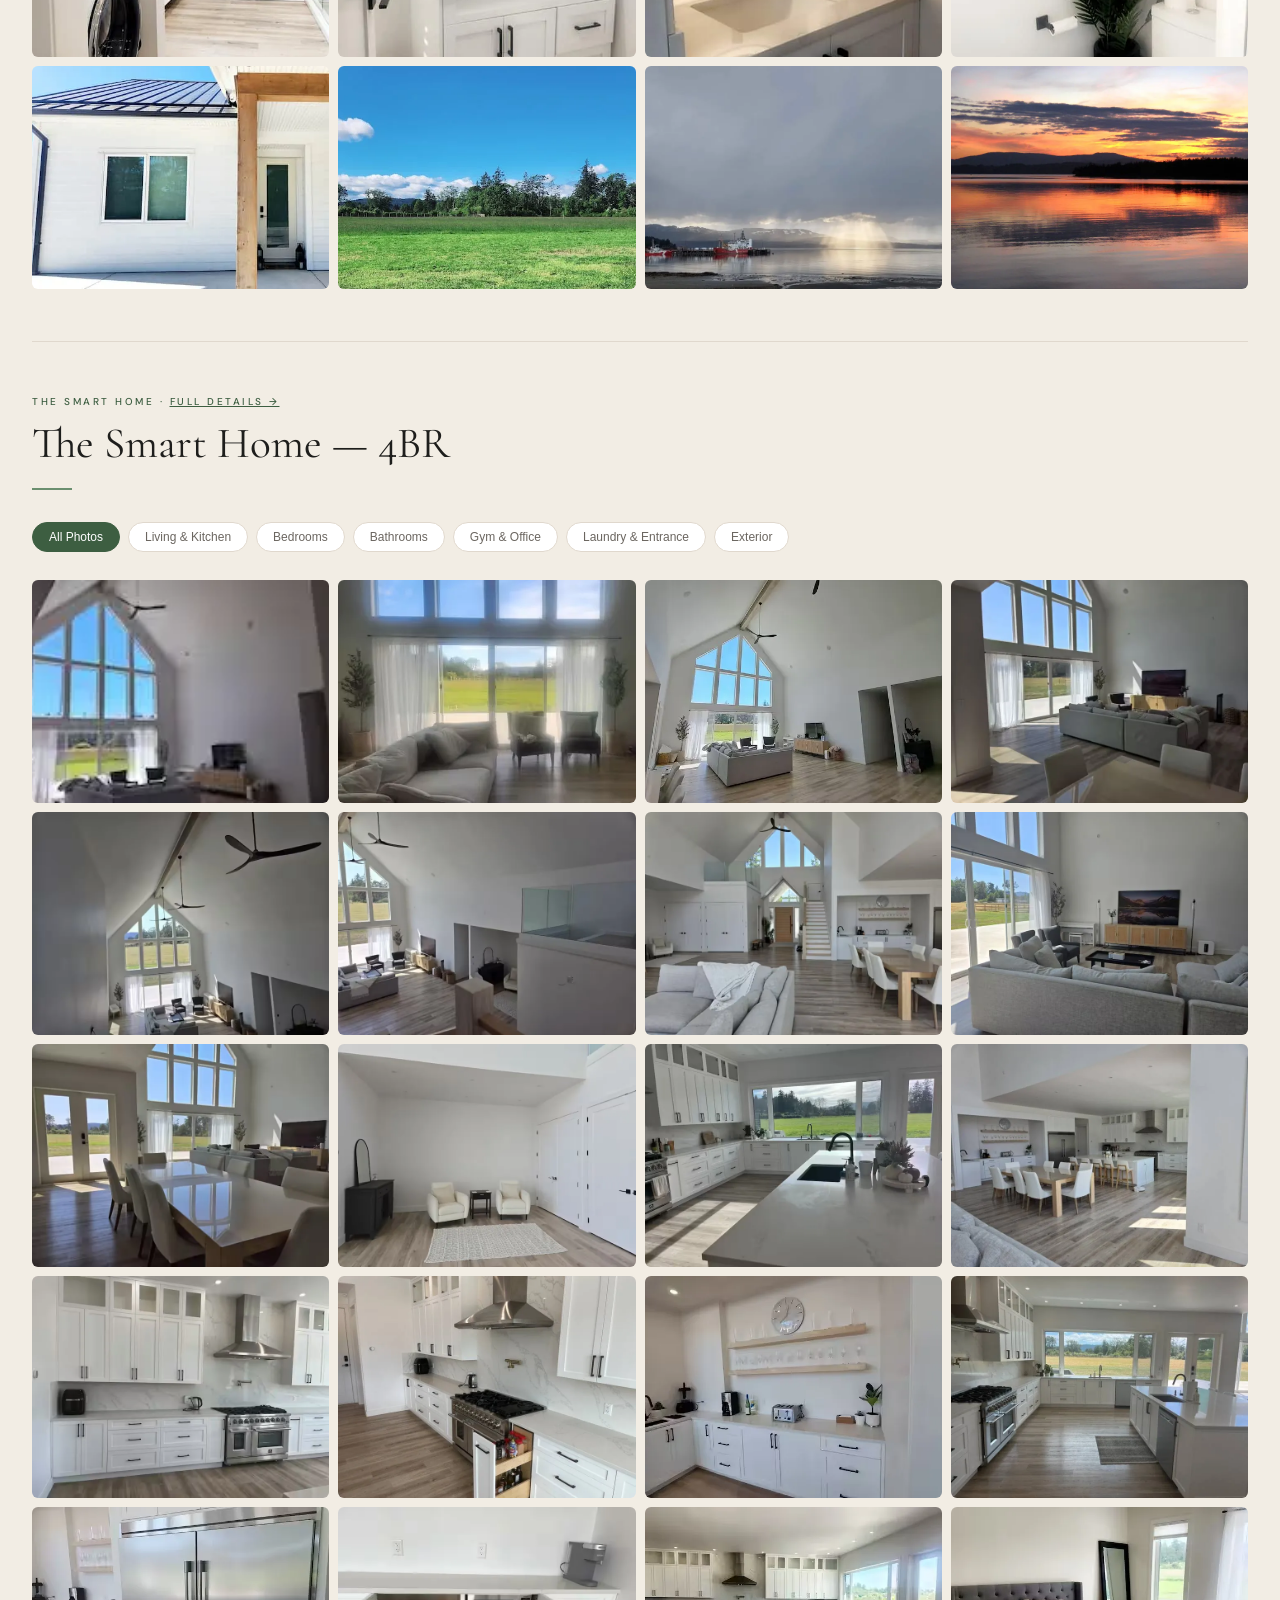
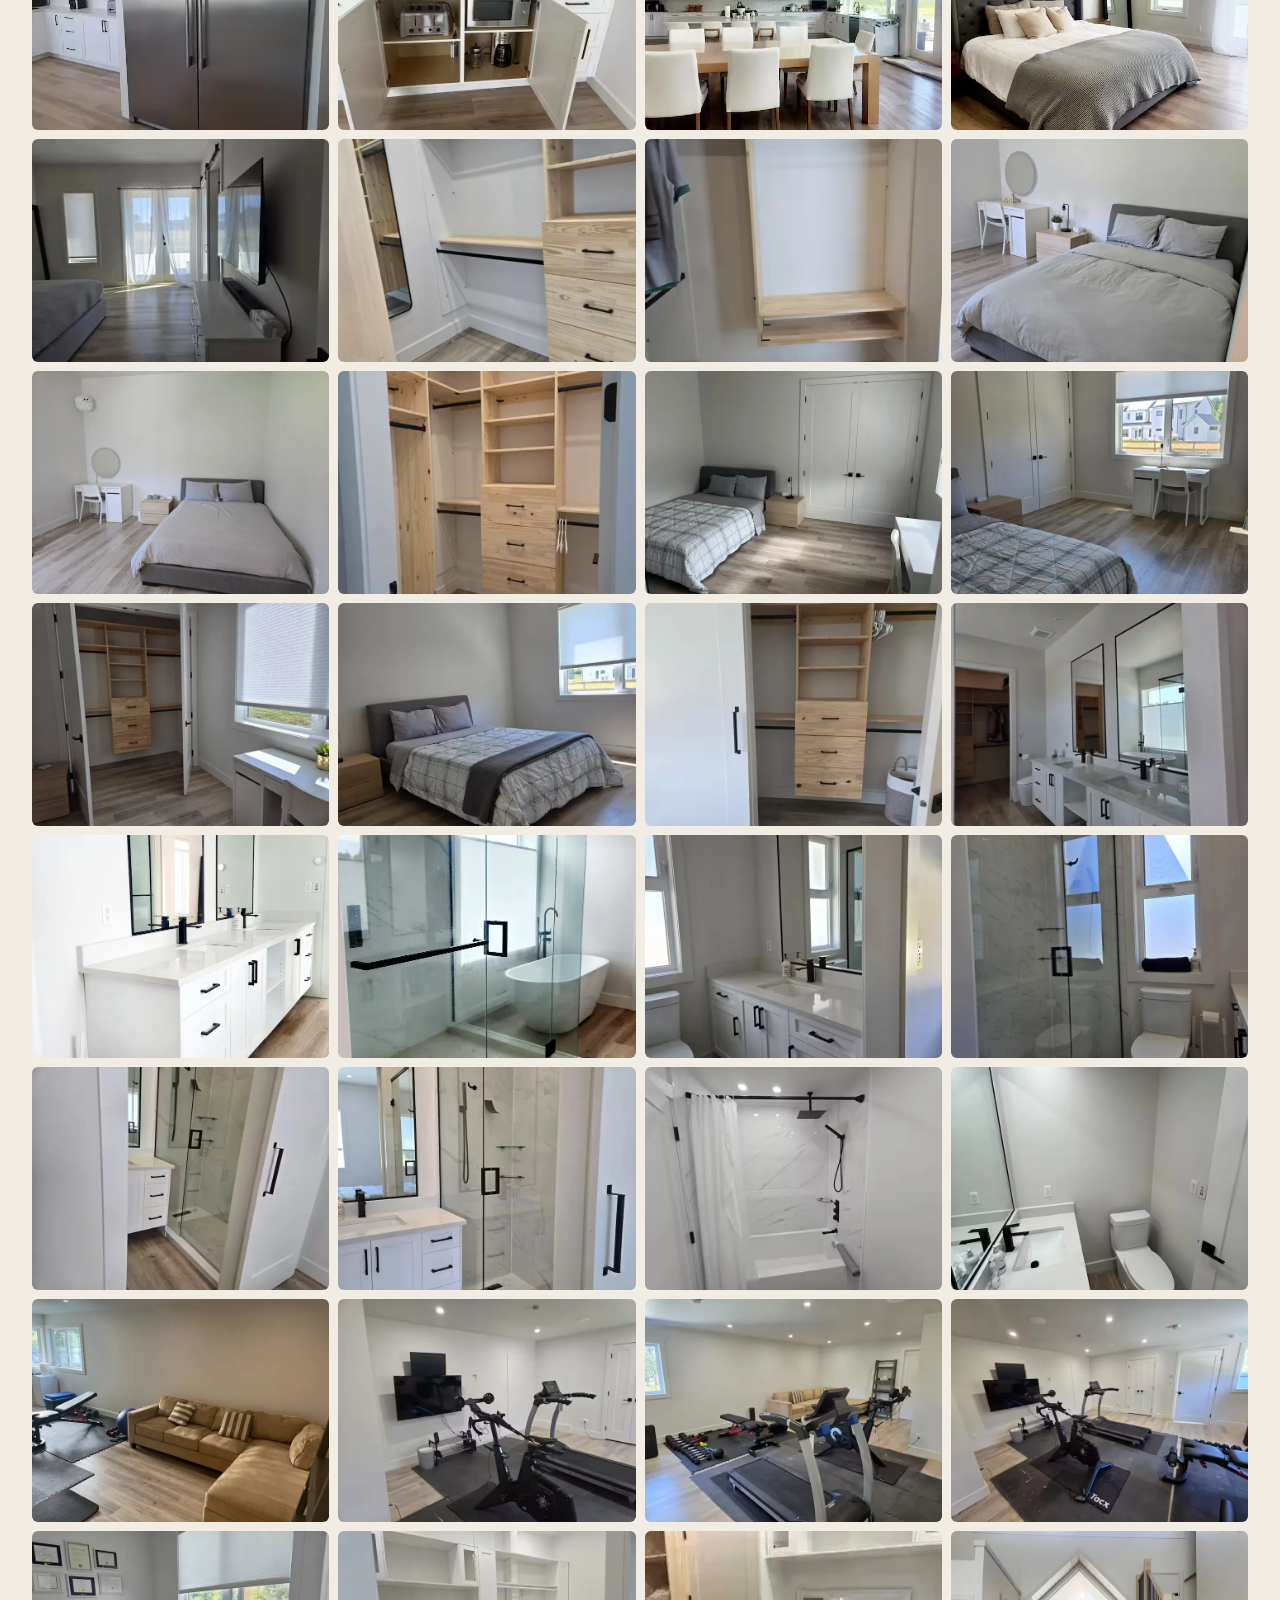
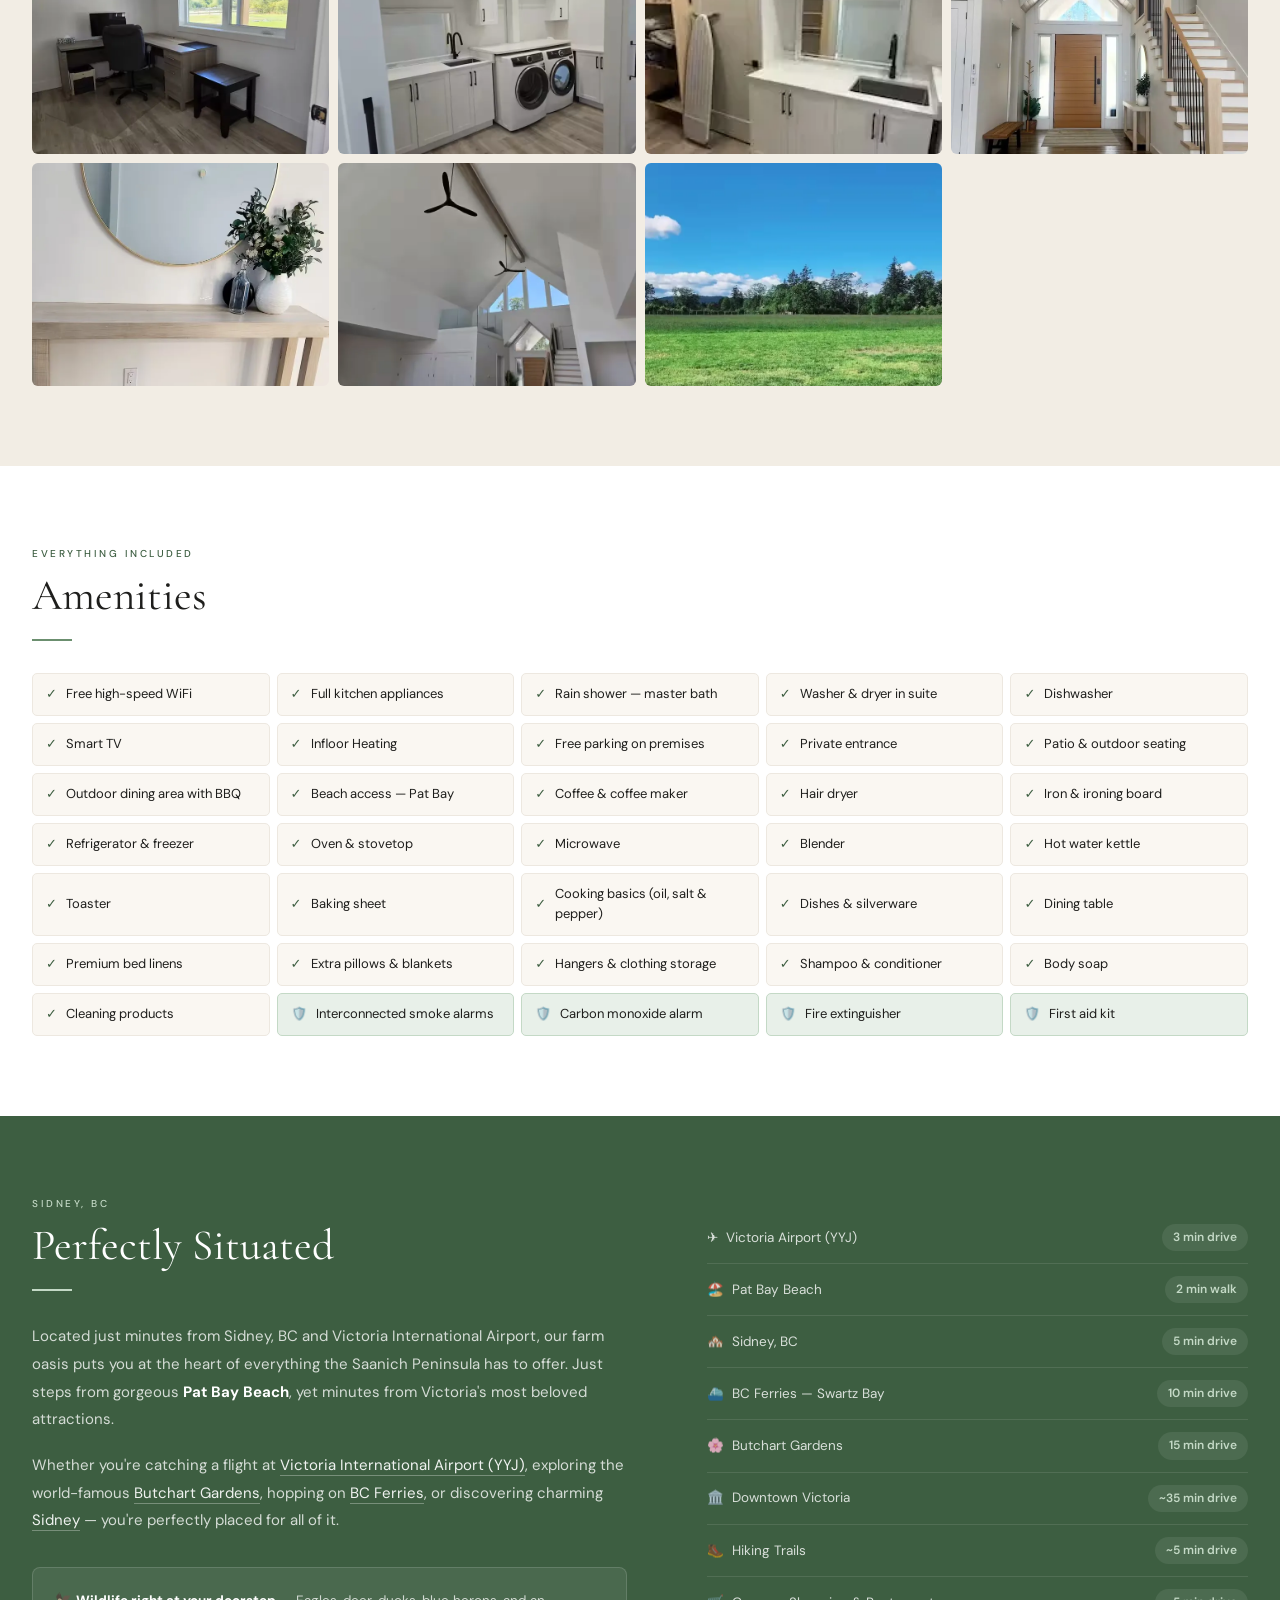
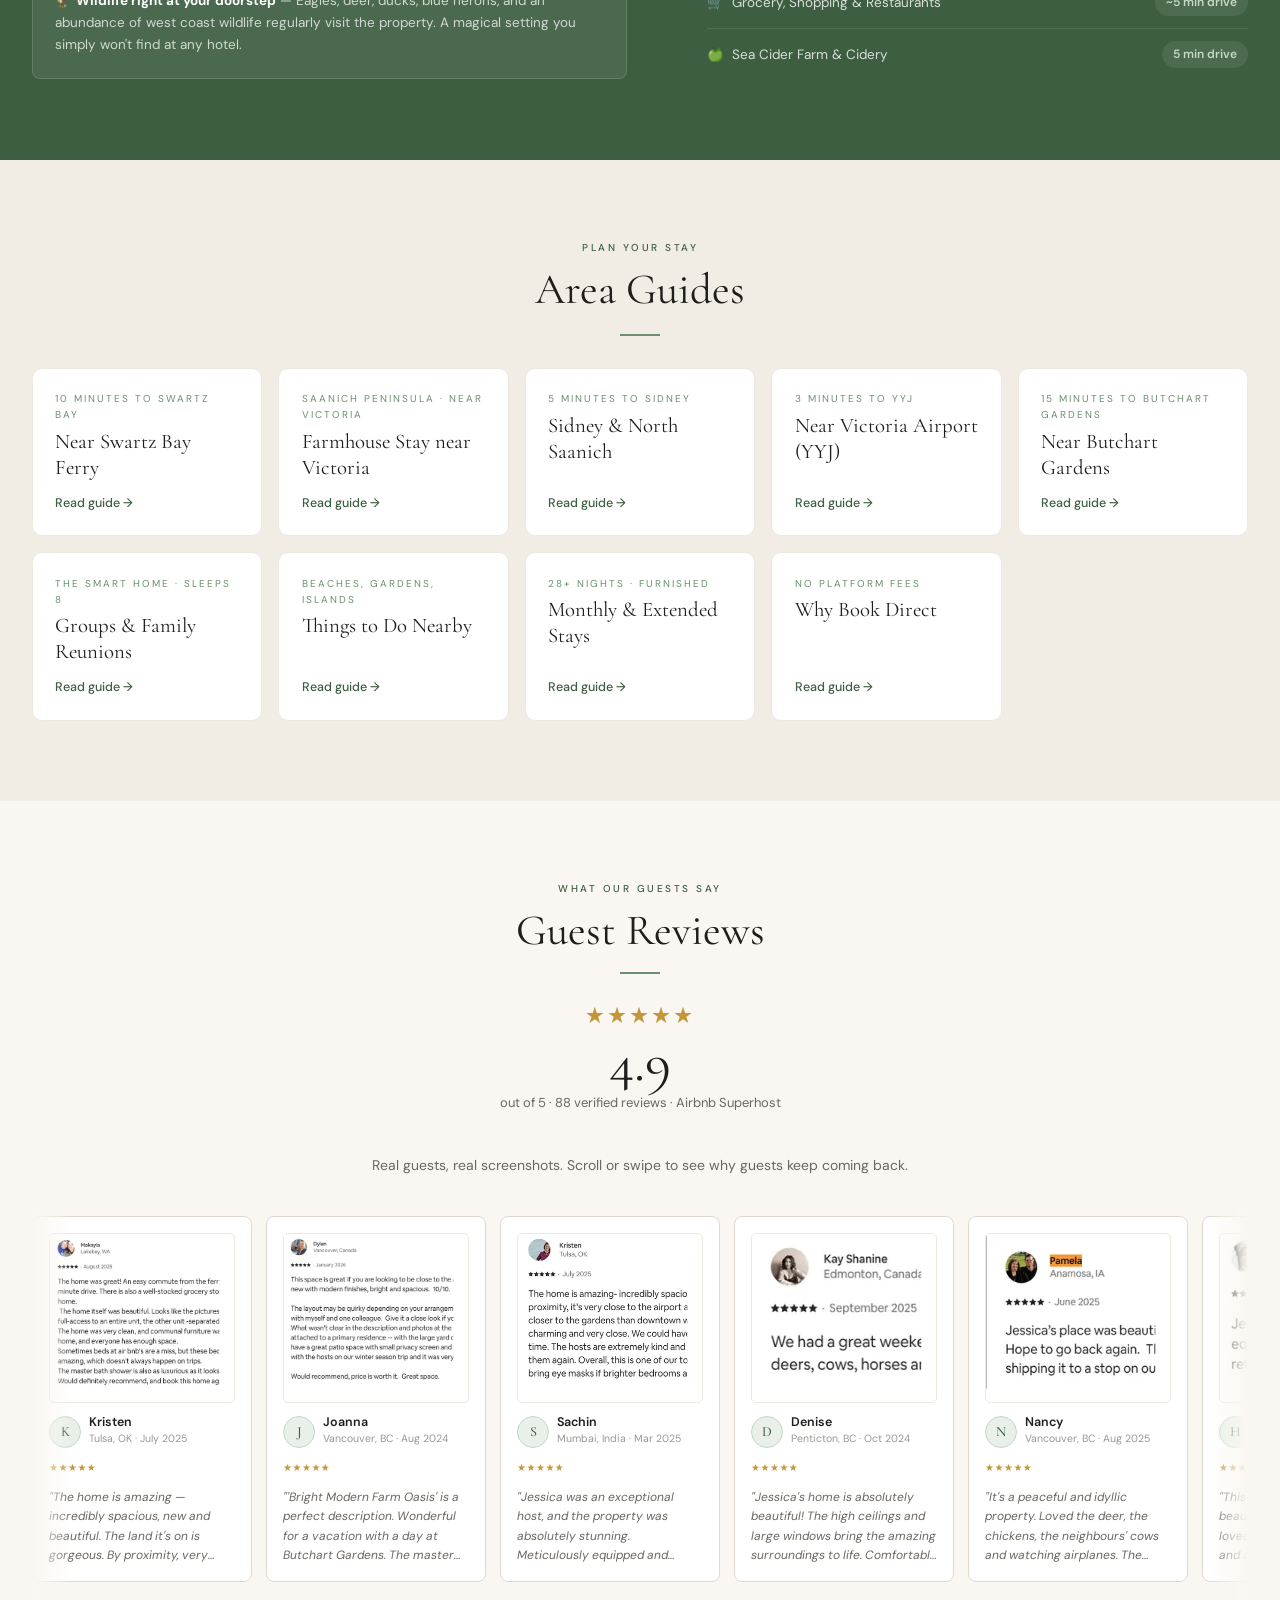
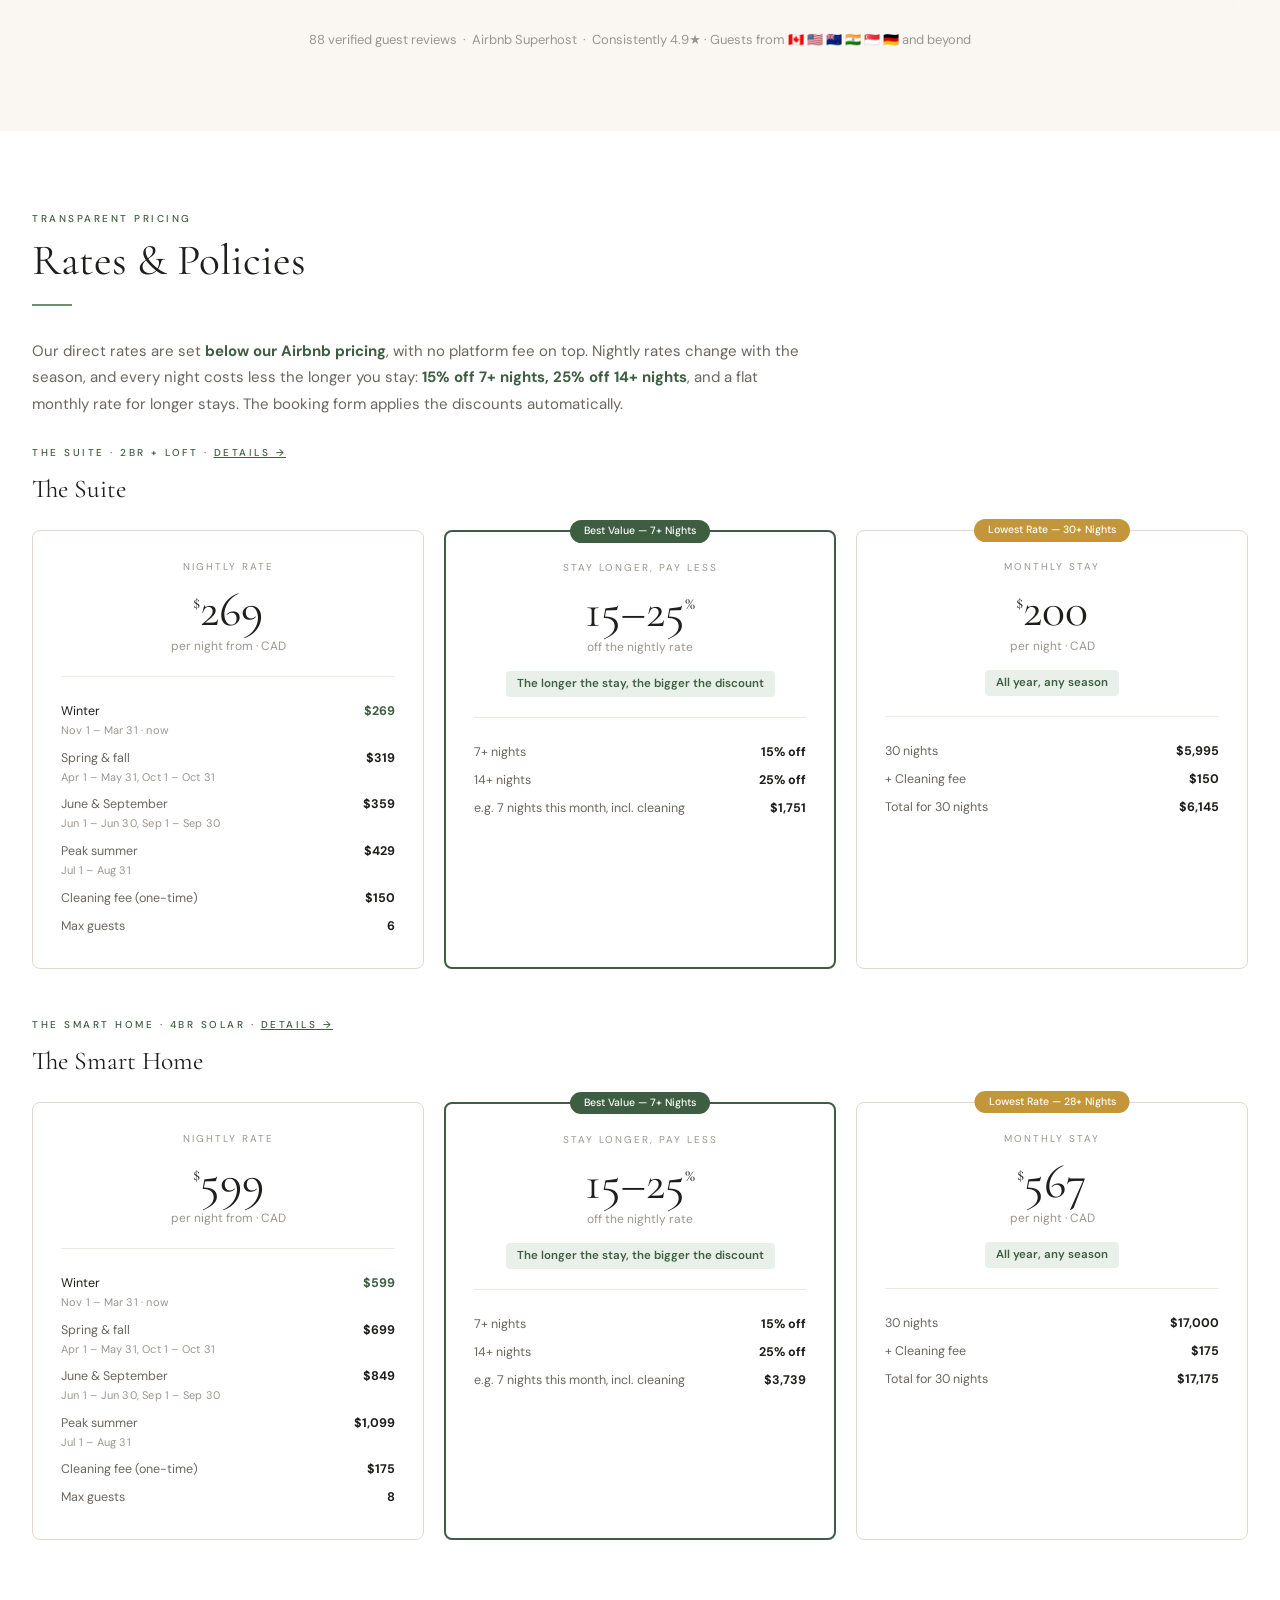
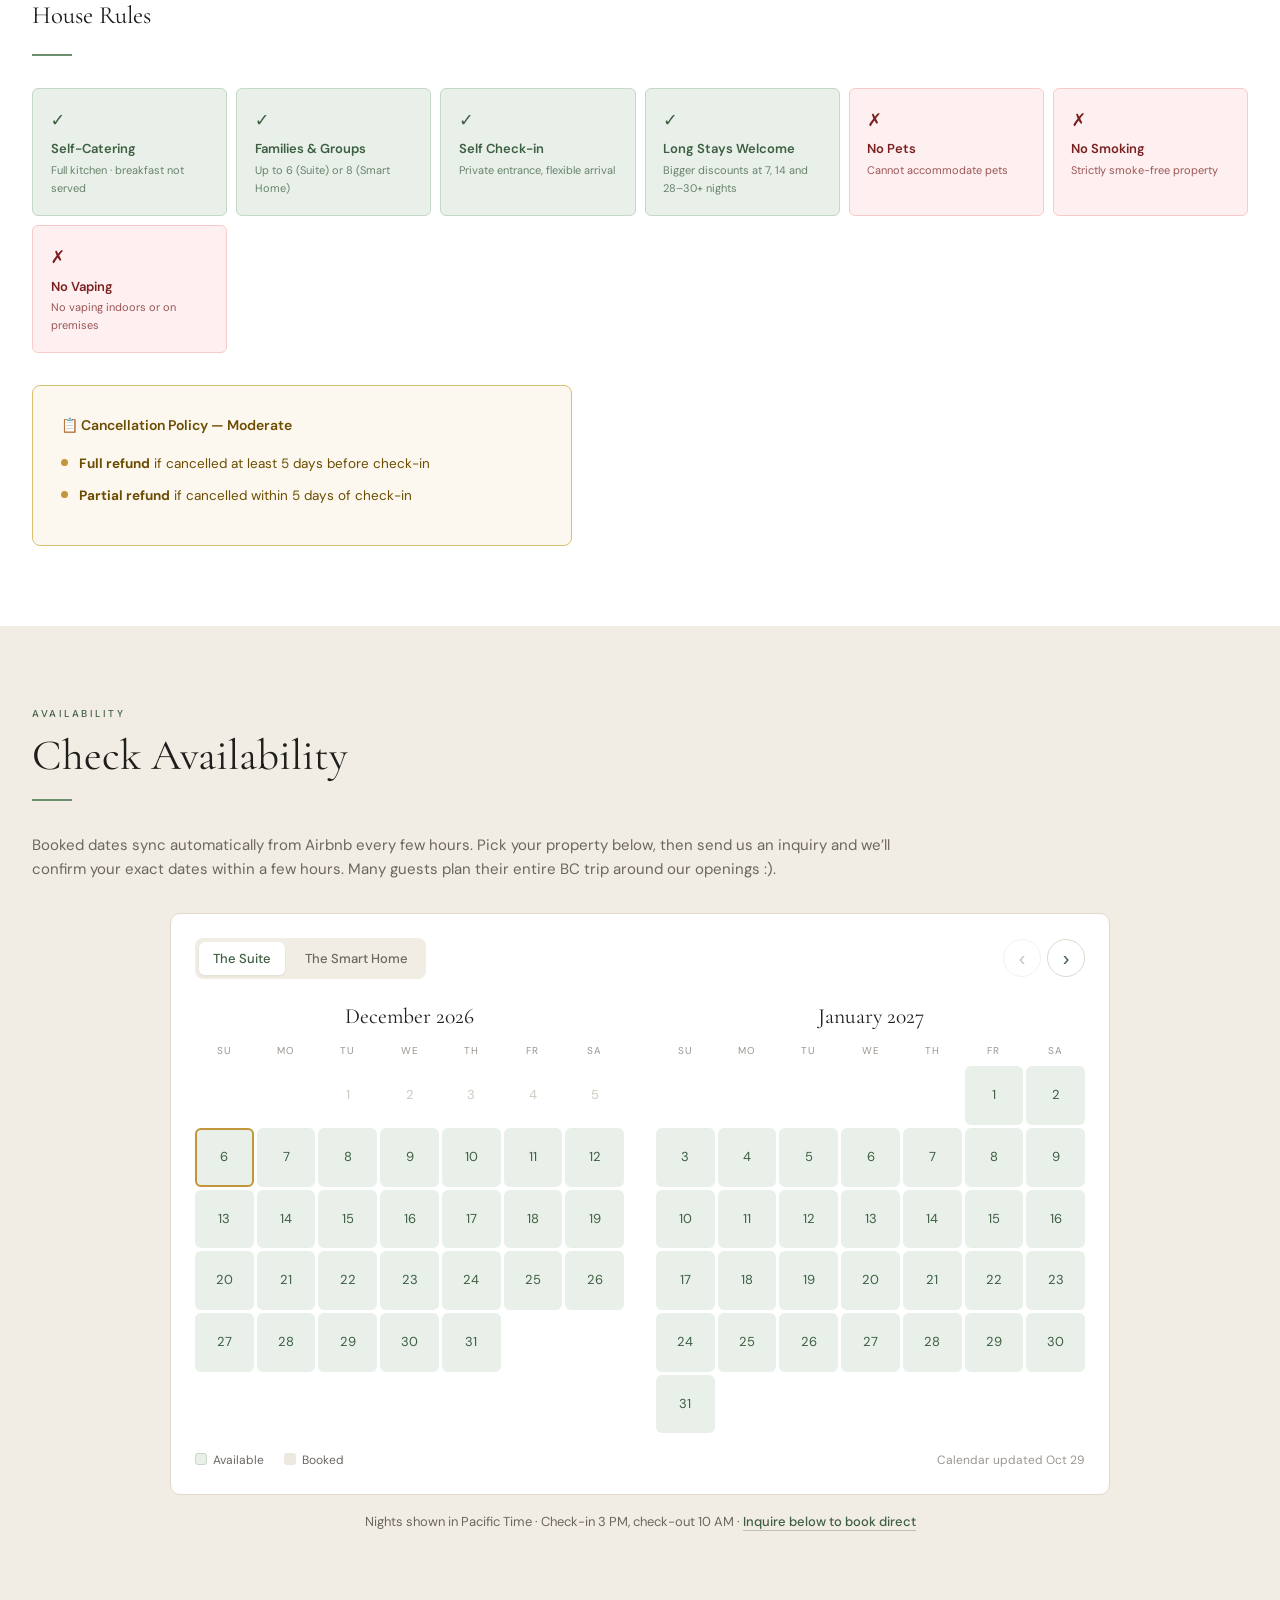
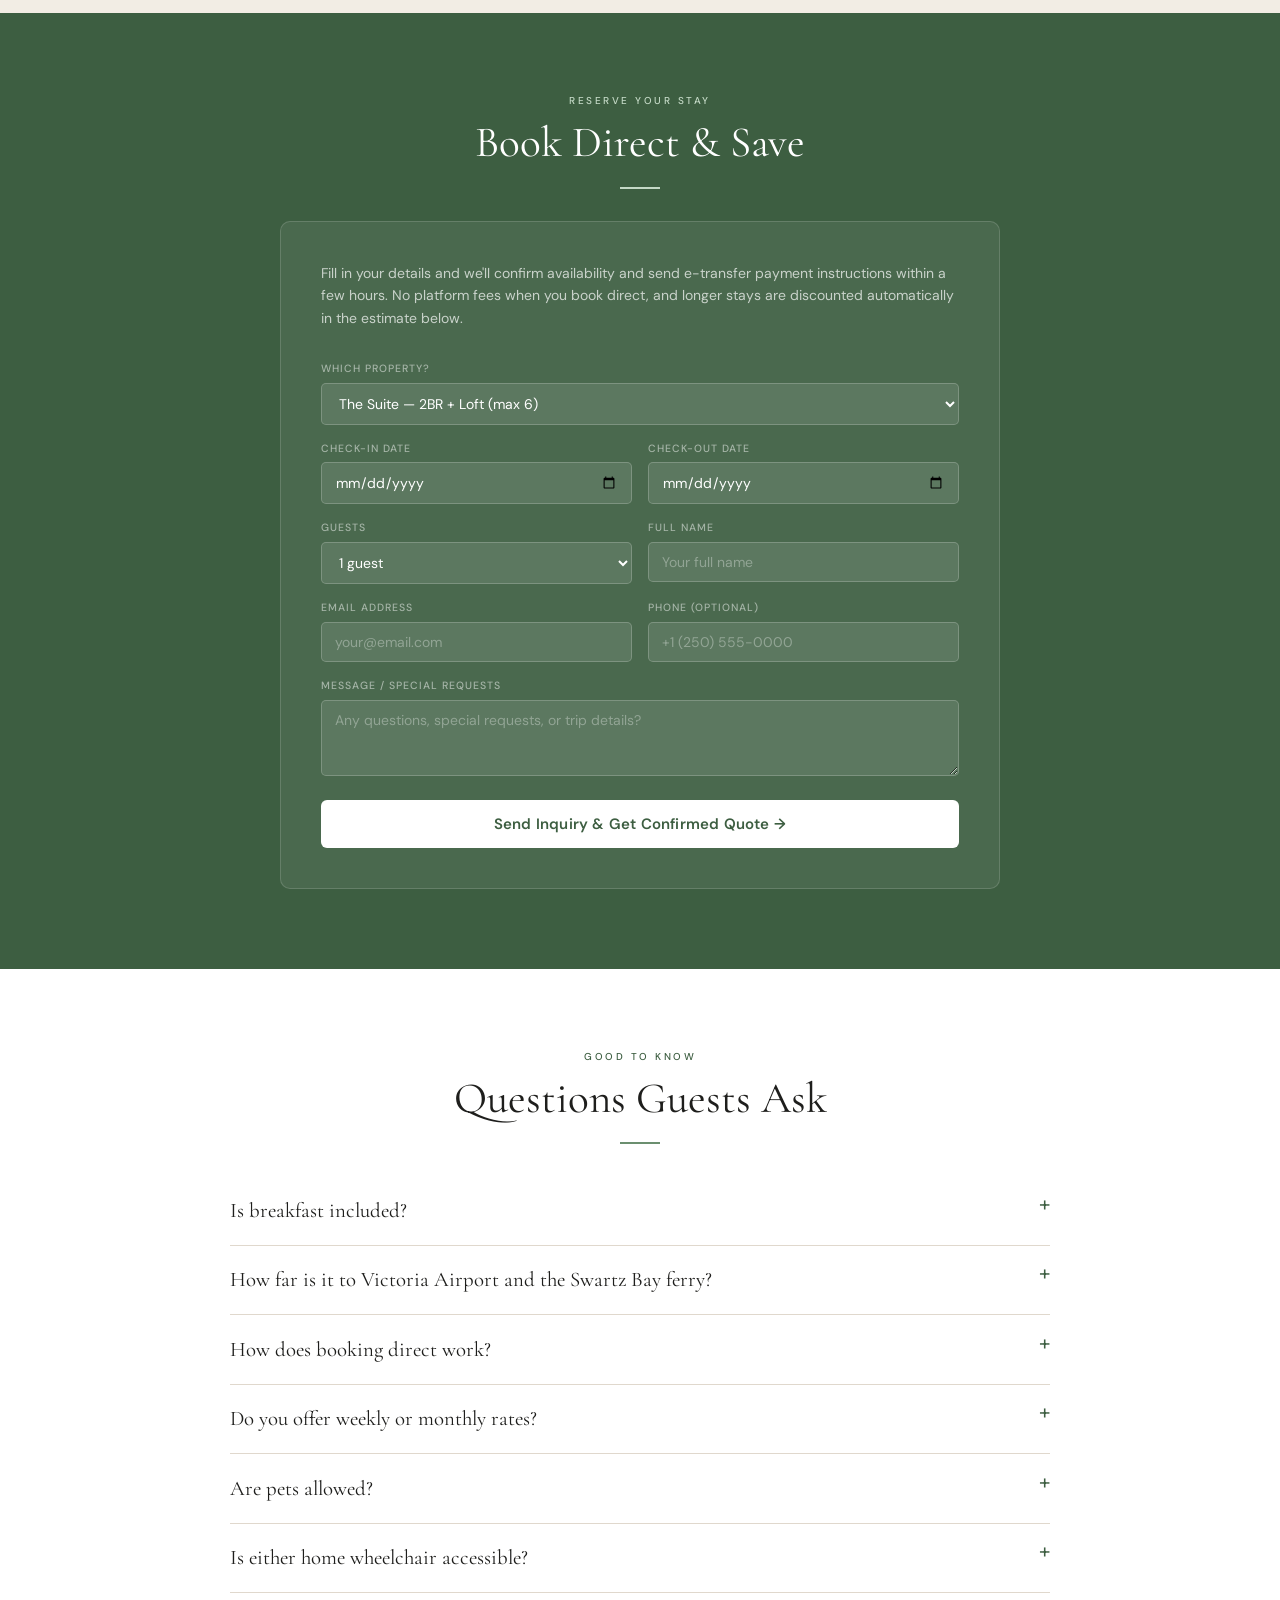
==== commit c0db7a10: "Config-driven pricing + Site Manager, photo hero, reveals, property pause/hide - assets/site-config." ====
--- a/index.html
+++ b/index.html
@@ -70,7 +70,7 @@
         "latitude": 48.6612,
         "longitude": -123.4434
       },
-      "priceRange": "$299–$380 CAD/night",
+      "priceRange": "$200–$429 CAD/night",
       "numberOfRooms": 3,
       "numberOfBedrooms": 2,
       "numberOfBathroomsTotal": 2.5,
@@ -134,7 +134,7 @@
         "latitude": 48.6612,
         "longitude": -123.4434
       },
-      "priceRange": "$500–$880 CAD/night",
+      "priceRange": "$567–$1099 CAD/night",
       "numberOfRooms": 4,
       "numberOfBedrooms": 4,
       "numberOfBathroomsTotal": 5.5,
@@ -203,7 +203,7 @@
           "name": "Do you offer weekly or monthly rates?",
           "acceptedAnswer": {
             "@type": "Answer",
-            "text": "Yes. Both rentals have discounted weekly rates (7+ nights) and monthly rates (28 or 30+ nights). The exact figures are in the rates section above."
+            "text": "Yes. Stays of 7+ nights are discounted, 14+ nights more so, and 28–30+ nights get a flat monthly rate. The estimate on the booking form applies them automatically, and the rates section shows the figures."
           }
         },
         {
@@ -829,6 +829,7 @@
 .guide-title{font-family:var(--serif);font-size:1.3rem;color:var(--charcoal);line-height:1.25}
 .guide-go{font-size:12.5px;color:var(--sage-dark);font-weight:500;margin-top:auto;padding-top:0.4rem}
 </style>
+<link rel="stylesheet" href="/assets/ui.css">
 </head>
 <body>
 
@@ -838,7 +839,7 @@
   <span class="announce-sep">|</span>
   <span>3 min to Victoria Airport · 10 min to Swartz Bay ferry · Steps to Pat Bay Beach</span>
   <span class="announce-sep">|</span>
-  <a href="#booking">Book direct — no platform fees ↓</a>
+  <a href="#booking">Book direct — lowest rates, no platform fees ↓</a>
 </div>
 
 <!-- ══ NAV ══ -->
@@ -884,14 +885,15 @@
 </div>
 
 <!-- ══ HERO — Slim solid-sage banner ══ -->
-<div class="hero">
+<div class="hero hero-photo">
+  <picture class="hero-bg"><source media="(max-width:700px)" srcset="/img/pat-bay-beach-sunset-800.webp"><img src="/img/pat-bay-beach-sunset.webp" width="1600" height="1200" alt="" fetchpriority="high" decoding="async"></picture>
   <div class="hero-content">
     <div class="hero-eyebrow">
       <span class="hero-eyebrow-star">★★★★★</span>
       Airbnb Superhost &nbsp;·&nbsp; 4.9 · 88 Reviews &nbsp;·&nbsp; Sidney, BC
     </div>
     <h1>New Bright Modern <em>Farm Oasis</em></h1>
-    <p class="hero-sub">Two modern farmhouse stays on one serene farm property in North Saanich. Steps to Pat Bay Beach, minutes to Victoria Airport, the Swartz Bay ferry &amp; Butchart Gardens.</p>
+    <p class="hero-sub">Two modern farmhouse stays on one quiet farm in North Saanich: steps to Pat Bay Beach, minutes to Victoria Airport, the Swartz Bay ferry &amp; Butchart Gardens. Book direct for our lowest rates — and the longer you stay, the less each night costs.</p>
     <div class="hero-btns">
       <a href="#booking" class="btn-primary">Book Direct &amp; Save</a>
       <a href="#gallery" class="btn-outline">View Photos</a>
@@ -978,7 +980,8 @@
     <div class="rule" style="margin-left:auto;margin-right:auto"></div>
     <p class="stays-intro">Modern Farm Oasis is one of two independent rentals on the same peaceful property. Whether it&rsquo;s just the two of you or the whole family, here&rsquo;s the space that fits your trip &mdash; both just steps from Pat Bay Beach and minutes from the airport.</p>
     <div class="stays-grid">
-      <div class="stay-card">
+      <div class="stay-card" data-prop="suite">
+        <div class="stay-ribbon">Not taking bookings right now</div>
         <div class="stay-card-img"><img src="/img/suite-exterior-farm-views.webp" alt="New Bright Modern Farm Oasis — 2-bedroom + loft suite with farm views" loading="lazy"></div>
         <div class="stay-card-eyebrow">The Suite &middot; 2BR + Loft &middot; Sleeps 6</div>
         <h3 class="stay-card-title">Modern Farm Oasis &mdash; 2BR + Loft Suite</h3>
@@ -988,19 +991,24 @@
           <div class="stay-stat"><span class="stay-stat-num">2.5</span><span class="stay-stat-label">Bathrooms</span></div>
           <div class="stay-stat"><span class="stay-stat-num">6</span><span class="stay-stat-label">Max Guests</span></div>
         </div>
+        <div class="stay-from">From <strong data-from-price="suite"></strong> <span>/ night</span> <span class="stay-from-note">· up to <span data-max-discount="suite"></span> off longer stays</span></div>
+        <p class="prop-note" hidden></p>
         <a href="/the-suite/" class="btn-primary stay-link">Details, Photos &amp; Rates &rarr;</a>
         <p class="stay-alt">Prefer a platform? <a href="https://airbnb.ca/h/modernfarmoasis" target="_blank" rel="noopener">See the suite on Airbnb</a> (platform fees apply).</p>
       </div>
-      <div class="stay-card">
+      <div class="stay-card" data-prop="smarthome">
+        <div class="stay-ribbon">Not taking bookings right now</div>
         <div class="stay-card-img"><img src="/img/smart-home-chefs-kitchen-island.webp" alt="Modern Farm Oasis smart home — chef's kitchen with island seating for twelve" loading="lazy"></div>
         <div class="stay-card-eyebrow">The Smart Home &middot; 4BR &middot; Sleeps 8</div>
         <h3 class="stay-card-title">Modern Farm Oasis &mdash; 4BR Smart Home</h3>
-        <p class="stay-card-desc">A 4,500&nbsp;sq&nbsp;ft solar-powered smart home built for family reunions and group getaways, with open-concept living and a chef&rsquo;s kitchen that seats 12. All four bedrooms come with their own private bathroom, and the home is loaded with extras &mdash; 1.5 gigabit WiFi, a Samsung Frame TV with Sonos sound, a home gym, and a spacious patio with the same farm views. Steps to the beach and wheelchair accessible.</p>
+        <p class="stay-card-desc">A 4,500&nbsp;sq&nbsp;ft solar-powered smart home built for family reunions and group getaways, with open-concept living and a chef&rsquo;s kitchen that seats 12. All four bedrooms come with their own private bathroom, and the home is loaded with extras &mdash; gigabit fibre WiFi, an 85&quot; Samsung Frame TV with Sonos sound, a home gym, and a spacious patio with the same farm views. Steps to the beach, step-free entry.</p>
         <div class="stay-stats">
           <div class="stay-stat"><span class="stay-stat-num">4</span><span class="stay-stat-label">Bedrooms</span></div>
           <div class="stay-stat"><span class="stay-stat-num">5.5</span><span class="stay-stat-label">Bathrooms</span></div>
           <div class="stay-stat"><span class="stay-stat-num">8</span><span class="stay-stat-label">Max Guests</span></div>
         </div>
+        <div class="stay-from">From <strong data-from-price="smarthome"></strong> <span>/ night</span> <span class="stay-from-note">· up to <span data-max-discount="smarthome"></span> off longer stays</span></div>
+        <p class="prop-note" hidden></p>
         <a href="/the-smart-home/" class="btn-primary stay-link">Details, Photos &amp; Rates &rarr;</a>
         <p class="stay-alt">Prefer a platform? <a href="https://airbnb.ca/h/modernfarmoasis2" target="_blank" rel="noopener">See the Smart Home on Airbnb</a> (platform fees apply).</p>
       </div>
@@ -1025,7 +1033,7 @@
   <div class="wrap">
 
     <!-- ── Gallery 1: The Suite ── -->
-    <div class="gallery-block" id="gallery-suite">
+    <div class="gallery-block" id="gallery-suite" data-prop="suite">
       <div class="eyebrow">The Suite &middot; <a href="/the-suite/" style="color:inherit">Full details &rarr;</a></div>
       <h2 class="section-title">The Suite &mdash; 2BR + Loft</h2>
       <div class="rule"></div>
@@ -1069,7 +1077,7 @@
     </div>
 
     <!-- ── Gallery 2: The Smart Home ── -->
-    <div class="gallery-block" id="gallery-smarthome">
+    <div class="gallery-block" id="gallery-smarthome" data-prop="smarthome">
       <div class="eyebrow">The Smart Home &middot; <a href="/the-smart-home/" style="color:inherit">Full details &rarr;</a></div>
       <h2 class="section-title">The Smart Home &mdash; 4BR</h2>
       <div class="rule"></div>
@@ -1359,15 +1367,22 @@
     <div class="eyebrow">Transparent Pricing</div>
     <h2 class="section-title">Rates &amp; Policies</h2>
     <div class="rule"></div>
+    <p class="pricing-intro">Our direct rates are set <strong>below our Airbnb pricing</strong>, with no platform fee on top. Nightly rates change with the season, and every night costs less the longer you stay: <strong><span data-ladder="suite"></span></strong>, and a flat monthly rate for longer stays. The booking form applies the discounts automatically.</p>
     <!-- ── The Suite ── -->
-    <div class="eyebrow" style="margin-top:1.25rem">The Suite &middot; 2BR + Loft &middot; <a href="/the-suite/" style="color:inherit">details &rarr;</a></div>
+    <div data-prop="suite">
+    <div class="eyebrow" style="margin-top:1.75rem">The Suite &middot; 2BR + Loft &middot; <a href="/the-suite/" style="color:inherit">details &rarr;</a></div>
     <h3 class="pricing-sub">The Suite</h3>
     <div class="pricing-grid" id="pricingGridSuite" style="margin-top:1.25rem"></div>
+    <div class="prop-paused-msg">The Suite isn&rsquo;t taking bookings right now. <span class="prop-note"></span></div>
+    </div>
 
     <!-- ── The Smart Home ── -->
+    <div data-prop="smarthome">
     <div class="eyebrow" style="margin-top:3rem">The Smart Home &middot; 4BR Solar &middot; <a href="/the-smart-home/" style="color:inherit">details &rarr;</a></div>
     <h3 class="pricing-sub">The Smart Home</h3>
     <div class="pricing-grid" id="pricingGridSmarthome" style="margin-top:1.25rem"></div>
+    <div class="prop-paused-msg">The Smart Home isn&rsquo;t taking bookings right now. <span class="prop-note"></span></div>
+    </div>
 
     <h3 style="font-family:var(--serif);font-size:1.55rem;font-weight:400;margin-top:3.5rem;margin-bottom:0.4rem">House Rules</h3>
     <div class="rule"></div>
@@ -1375,7 +1390,7 @@
       <div class="rule-card rule-ok"><span class="rule-icon">✓</span><div class="rule-name">Self-Catering</div><div class="rule-note">Full kitchen · breakfast not served</div></div>
       <div class="rule-card rule-ok"><span class="rule-icon">✓</span><div class="rule-name">Families &amp; Groups</div><div class="rule-note">Up to 6 (Suite) or 8 (Smart Home)</div></div>
       <div class="rule-card rule-ok"><span class="rule-icon">✓</span><div class="rule-name">Self Check-in</div><div class="rule-note">Private entrance, flexible arrival</div></div>
-      <div class="rule-card rule-ok"><span class="rule-icon">✓</span><div class="rule-name">Long Stays Welcome</div><div class="rule-note">Weekly &amp; monthly discounts</div></div>
+      <div class="rule-card rule-ok"><span class="rule-icon">✓</span><div class="rule-name">Long Stays Welcome</div><div class="rule-note">Bigger discounts at 7, 14 and 28–30+ nights</div></div>
       <div class="rule-card rule-no"><span class="rule-icon">✗</span><div class="rule-name">No Pets</div><div class="rule-note">Cannot accommodate pets</div></div>
       <div class="rule-card rule-no"><span class="rule-icon">✗</span><div class="rule-name">No Smoking</div><div class="rule-note">Strictly smoke-free property</div></div>
       <div class="rule-card rule-no"><span class="rule-icon">✗</span><div class="rule-name">No Vaping</div><div class="rule-note">No vaping indoors or on premises</div></div>
@@ -1427,7 +1442,7 @@
     <div class="rule" style="margin:1.1rem auto 0"></div>
   </div>
   <div class="booking-card">
-    <p class="booking-intro">Fill in your details and we'll confirm availability and send e-transfer payment instructions within a few hours. No platform fees when you book direct.</p>
+    <p class="booking-intro">Fill in your details and we'll confirm availability and send e-transfer payment instructions within a few hours. No platform fees when you book direct, and longer stays are discounted automatically in the estimate below.</p>
     
     <form id="bookingForm" action="https://formspree.io/f/mvzdaryl" method="POST" class="bform">
 
@@ -1437,8 +1452,8 @@
 
       <div class="fg full"><label for="bProperty">Which property?</label>
         <select name="property" id="bProperty" onchange="onPropertyChange()">
-          <option value="suite">The Suite — 2BR + Loft (max 6)</option>
-          <option value="smarthome">The Smart Home — 4BR (max 8)</option>
+          <option value="suite" data-prop="suite">The Suite — 2BR + Loft (max 6)</option>
+          <option value="smarthome" data-prop="smarthome">The Smart Home — 4BR (max 8)</option>
         </select>
       </div>
       <div class="fg"><label for="bIn">Check-in Date</label><input type="date" name="checkin" id="bIn" onchange="calcPrice()" required></div>
@@ -1487,7 +1502,7 @@
       <details><summary>Is breakfast included?</summary><p>No. Both rentals are self-catering: each has a full kitchen stocked with cooking basics, coffee and a coffee maker. Sidney's cafés and grocery stores are a 5-minute drive.</p></details>
       <details><summary>How far is it to Victoria Airport and the Swartz Bay ferry?</summary><p>About 3 minutes by car to Victoria International Airport (YYJ) and 10 minutes to the BC Ferries terminal at Swartz Bay. Downtown Victoria is roughly 35 minutes.</p></details>
       <details><summary>How does booking direct work?</summary><p>Send your dates through the inquiry form. We confirm availability and a quote within a few hours, a 50% deposit by Interac e-Transfer holds your dates, and there are no platform fees.</p></details>
-      <details><summary>Do you offer weekly or monthly rates?</summary><p>Yes. Both rentals have discounted weekly rates (7+ nights) and monthly rates (28 or 30+ nights). The exact figures are in the rates section above.</p></details>
+      <details><summary>Do you offer weekly or monthly rates?</summary><p>Yes. Stays of 7+ nights are discounted, 14+ nights more so, and 28–30+ nights get a flat monthly rate. The estimate on the booking form applies them automatically, and the rates section shows the figures.</p></details>
       <details><summary>Are pets allowed?</summary><p>No. Neither rental can accommodate pets, and both are strictly smoke- and vape-free.</p></details>
       <details><summary>Is either home wheelchair accessible?</summary><p>The Smart Home has step-free access and a guest entrance wider than 32 inches (81 cm). If you have specific accessibility needs, tell us in your inquiry and we'll confirm the details before you book.</p></details>
       <details><summary>What is the cancellation policy?</summary><p>Moderate: a full refund if you cancel at least 5 days before check-in, and a partial refund inside 5 days.</p></details>
@@ -1555,7 +1570,9 @@
 </div>
 
 <!-- ══ JAVASCRIPT ══ -->
+<script src="/assets/site-config.js"></script>
 <script src="/assets/pricing.js"></script>
+<script src="/assets/site.js" defer></script>
 <script>
 /* ── MOBILE MENU ── */
 document.getElementById('menuBtn').onclick=()=>document.getElementById('mobileMenu').classList.add('open');
@@ -1617,10 +1634,8 @@
 
 /* ── Inject JSON-LD structured data from PRICING_CONFIG ──────────────── */
 function injectJsonLd() {
-  const sc = PRICING_CONFIG.suite;
-  const sh = PRICING_CONFIG.smarthome;
-  const sLow = Math.round(sc.monthlyTotal / sc.monthlyExNights);
-  const hLow = Math.round(sh.monthlyTotal / sh.monthlyExNights);
+  const sLow = Math.round(Pricing.lowestPerNight('suite')), sHigh = Pricing.maxPrice('suite');
+  const hLow = Math.round(Pricing.lowestPerNight('smarthome')), hHigh = Pricing.maxPrice('smarthome');
   const ld = {
     '@context': 'https://schema.org',
     '@graph': [
@@ -1640,7 +1655,7 @@
         'address': {'@type':'PostalAddress','streetAddress':'1345 Munro Road',
           'addressLocality':'North Saanich','addressRegion':'BC','postalCode':'V8L 5S9','addressCountry':'CA'},
         'geo': {'@type':'GeoCoordinates','latitude':48.6612,'longitude':-123.4434},
-        'priceRange': '$' + sLow + '–$' + sc.nightly + ' CAD/night',
+        'priceRange': '$' + sLow + '–$' + sHigh + ' CAD/night',
         'numberOfRooms': 3, 'numberOfBedrooms': 2, 'numberOfBathroomsTotal': 2.5,
         'occupancy': {'@type':'QuantitativeValue','maxValue':6},
         'checkinTime':'15:00','checkoutTime':'10:00','petsAllowed':false,'smokingAllowed':false,
@@ -1664,7 +1679,7 @@
         'address': {'@type':'PostalAddress','streetAddress':'1345 Munro Road',
           'addressLocality':'North Saanich','addressRegion':'BC','postalCode':'V8L 5S9','addressCountry':'CA'},
         'geo': {'@type':'GeoCoordinates','latitude':48.6612,'longitude':-123.4434},
-        'priceRange': '$' + hLow + '–$' + sh.nightly + ' CAD/night',
+        'priceRange': '$' + hLow + '–$' + hHigh + ' CAD/night',
         'numberOfRooms': 4, 'numberOfBedrooms': 4, 'numberOfBathroomsTotal': 5.5,
         'occupancy': {'@type':'QuantitativeValue','maxValue':8},
         'checkinTime':'15:00','checkoutTime':'10:00','petsAllowed':false,'smokingAllowed':false,
@@ -1690,26 +1705,27 @@
   const ci=document.getElementById('bIn').value;
   const co=document.getElementById('bOut').value;
   if(!ci||!co)return;
-  const nights=Math.round((new Date(co)-new Date(ci))/86400000);
-  if(nights<=0)return;
   const pe=document.getElementById('bProperty');
-  const p=PRICING[pe&&pe.value?pe.value:'suite']||PRICING.suite;
-  let rate=p.base,discLabel='',discAmt=0;
-  for(const t of p.tiers){if(nights>=t.min){rate=t.rate;discLabel=t.label;discAmt=nights*(p.base-rate);break;}}
-  const sub=Math.round(nights*rate),total=sub+p.clean;
-  document.getElementById('ppNights').textContent=nights+' night'+(nights>1?'s':'')+' × $'+fmtRate(rate);
-  document.getElementById('ppNightsAmt').textContent='$'+sub.toLocaleString()+' CAD';
+  const prop=pe&&pe.value?pe.value:'suite';
+  const q=window.Pricing?Pricing.quote(prop,ci,co):null;
+  if(!q)return;
+  const multi=q.seasons.length>1;
+  const seasonTxt=multi?q.seasons.map(s=>s.nights+' × '+fmtMoney(s.rate)+' ('+s.name+')').join(' + '):q.seasons[0].name+' rate';
+  document.getElementById('ppNights').innerHTML=q.nights+' night'+(q.nights>1?'s':'')+(multi?'':' × '+fmtMoney(q.seasons[0].rate))+'<span class="pp-seasons">'+seasonTxt+'</span>';
+  document.getElementById('ppNightsAmt').textContent=fmtMoney(q.subtotal)+' CAD';
   const dr=document.getElementById('ppDiscRow');
-  if(discAmt>0){dr.style.display='flex';document.getElementById('ppDiscLabel').textContent=discLabel;document.getElementById('ppDiscAmt').textContent='-$'+Math.round(discAmt).toLocaleString();}
+  if(q.discountAmt>0){dr.style.display='flex';document.getElementById('ppDiscLabel').textContent=q.label;document.getElementById('ppDiscAmt').textContent='-'+fmtMoney(q.discountAmt);}
   else dr.style.display='none';
-  document.getElementById('ppCleanAmt').textContent='$'+p.clean.toLocaleString()+' CAD';
-  document.getElementById('ppTotal').textContent='$'+total.toLocaleString()+' CAD';
+  document.getElementById('ppCleanAmt').textContent=fmtMoney(q.cleaning)+' CAD';
+  document.getElementById('ppTotal').textContent=fmtMoney(q.total)+' CAD';
   document.getElementById('pricePreview').style.display='block';
   document.getElementById('etxBox').style.display='block';
 }
 /* Rebuild guest options (Suite 1–6, Smart Home 1–8) when property changes */
 function onPropertyChange(){
-  const max=document.getElementById('bProperty').value==='smarthome'?8:6;
+  const prop=document.getElementById('bProperty').value;
+  const pc=window.Pricing?Pricing.cfg(prop):null;
+  const max=(pc&&pc.maxGuests)||(prop==='smarthome'?8:6);
   const sel=document.getElementById('bGuests');
   const cur=parseInt(sel.value)||1, keep=Math.min(cur,max);
   sel.innerHTML='';
@@ -1794,7 +1810,10 @@
 (function(){var y=document.getElementById('footerYear');if(y)y.textContent=new Date().getFullYear();})();
 /* ── Availability calendar + booking-form clash check (data: /availability.json) ── */
 (function(){
-  var AV=null, prop='suite', offset=0;
+  var ps=(window.SITE_CONFIG&&SITE_CONFIG.properties)||{};
+  function stOf(p){return ((ps[p]||{}).status)||'open';}
+  var AV=null, prop=(stOf('suite')==='open'||stOf('smarthome')!=='open')?'suite':'smarthome', offset=0;
+  var PEND_DEFAULT=(document.getElementById('acPending')||{}).textContent||'';
   var MONTHS=['January','February','March','April','May','June','July','August','September','October','November','December'];
   function iso(d){return d.getFullYear()+'-'+String(d.getMonth()+1).padStart(2,'0')+'-'+String(d.getDate()).padStart(2,'0');}
   function busyNights(p){
@@ -1804,6 +1823,9 @@
   }
   function render(){
     var box=document.getElementById('acMonths'); if(!box) return;
+    var pend=document.getElementById('acPending');
+    if(stOf(prop)!=='open'){box.innerHTML='';box.style.opacity='1';pend.hidden=false;pend.textContent=(prop==='suite'?'The Suite':'The Smart Home')+' is not taking bookings right now.'+((ps[prop]||{}).note?' '+ps[prop].note:'');document.getElementById('acSynced').textContent='';document.getElementById('acPrev').disabled=true;return;}
+    pend.textContent=PEND_DEFAULT;
     var busy=busyNights(prop), now=new Date(), today=iso(now), html='';
     var connected=!!(AV&&AV[prop]&&AV[prop].connected);
     for(var m=0;m<2;m++){
@@ -1844,6 +1866,7 @@
     var sel=document.getElementById('bProperty'); if(sel&&sel.value!==prop){sel.value=prop; if(typeof onPropertyChange==='function') onPropertyChange();}
     render(); clash();
   });});
+  document.querySelectorAll('.ac-tab').forEach(function(x){x.classList.toggle('active',x.dataset.prop===prop);x.setAttribute('aria-pressed',x.dataset.prop===prop);});
   document.getElementById('acPrev').addEventListener('click',function(){if(offset>0){offset-=2;render();}});
   document.getElementById('acNext').addEventListener('click',function(){if(offset<22){offset+=2;render();}});
   ['bIn','bOut','bProperty'].forEach(function(id){var el=document.getElementById(id);if(el)el.addEventListener('change',clash);});
--- a/assets/ui.css
+++ b/assets/ui.css
@@ -0,0 +1,75 @@
+/* victoriabnb.ca — shared UI additions: photo hero, reveals, property status, price cards. */
+
+/* ── Photo hero ─────────────────────────────────────────────────────── */
+.hero.hero-photo{position:relative;overflow:hidden;min-height:clamp(420px,64vh,660px);padding:4rem 2rem;background:#2b3f2e;isolation:isolate}
+.hero.hero-photo.hero-short{min-height:clamp(360px,50vh,540px);padding:3.5rem 2rem}
+.hero-bg{position:absolute;inset:0;z-index:0;margin:0}
+.hero-bg img{width:100%;height:100%;object-fit:cover;object-position:center 58%;display:block;transform:scale(1.07);animation:heroZoom 26s ease-out forwards}
+.hero.hero-photo::before{content:'';position:absolute;inset:0;z-index:1;background:linear-gradient(180deg,rgba(24,36,27,.42) 0%,rgba(24,36,27,.6) 55%,rgba(30,44,33,.78) 100%)}
+.hero.hero-photo .hero-content{position:relative;z-index:2}
+.hero.hero-photo .hero-content>*{opacity:0;transform:translateY(14px);animation:heroIn .9s cubic-bezier(.2,.7,.2,1) forwards}
+.hero.hero-photo .hero-content>:nth-child(1){animation-delay:.1s}
+.hero.hero-photo .hero-content>:nth-child(2){animation-delay:.25s}
+.hero.hero-photo .hero-content>:nth-child(3){animation-delay:.4s}
+.hero.hero-photo .hero-content>:nth-child(4){animation-delay:.55s}
+.hero.hero-photo h1{text-shadow:0 2px 24px rgba(0,0,0,.25)}
+.hero.hero-photo .hero-sub{color:rgba(255,255,255,.86);font-size:15px}
+@keyframes heroZoom{to{transform:scale(1)}}
+@keyframes heroIn{to{opacity:1;transform:none}}
+
+/* ── Nav shadow after scrolling ─────────────────────────────────────── */
+#mainNav.scrolled{box-shadow:0 4px 18px rgba(30,30,28,.08)}
+
+/* ── One-time reveal ────────────────────────────────────────────────── */
+.reveal{opacity:0;transform:translateY(14px);transition:opacity .7s ease,transform .7s cubic-bezier(.2,.7,.2,1)}
+.reveal.in{opacity:1;transform:none}
+
+/* ── Hidden property elements must win over component display rules ─ */
+[data-prop][hidden],.prop-hidden{display:none!important}
+
+/* ── Stay cards: from-price + status ribbon ─────────────────────────── */
+.stay-card{position:relative}
+.stay-from{display:flex;align-items:baseline;gap:.5rem;flex-wrap:wrap;margin:-.75rem 0 1.25rem;font-size:13.5px;color:var(--mid)}
+.stay-from strong{font-family:var(--serif);font-size:1.55rem;font-weight:500;color:var(--sage-dark);line-height:1}
+.stay-from .stay-from-note{font-size:12.5px;color:var(--light-mid)}
+.stay-ribbon{display:none;position:absolute;top:1.1rem;left:-.4rem;background:var(--charcoal);color:#fff;font-size:11.5px;letter-spacing:1.2px;text-transform:uppercase;padding:.45rem .9rem;z-index:2;box-shadow:0 2px 8px rgba(0,0,0,.18)}
+.prop-paused .stay-ribbon{display:block}
+.prop-paused .stay-card-img img{filter:grayscale(.55) brightness(.85)}
+.prop-paused .stay-link{pointer-events:auto;background:var(--mid)}
+p.prop-note{display:block;font-size:13px;color:#8B6010;background:var(--gold-pale);border:1px solid var(--gold-light);border-radius:6px;padding:.55rem .8rem;margin:0 0 1rem}
+p.prop-note[hidden]{display:none}
+.prop-paused-msg{display:none;background:var(--gold-pale);border:1px solid var(--gold-light);border-radius:8px;padding:1rem 1.2rem;font-size:14.5px;color:#5A3800;margin-top:1.25rem;max-width:760px}
+.prop-paused .prop-paused-msg{display:block}
+.prop-paused .pricing-grid{display:none}
+.prop-paused .ac-tab::after{content:' · paused';color:var(--light-mid);font-weight:400}
+.prop-banner{background:var(--gold-pale);border-bottom:1px solid var(--gold-light);color:#5A3800;text-align:center;padding:.9rem 1.5rem;font-size:14.5px}
+.prop-banner a{color:var(--sage-dark)}
+.prop-closed-msg{background:var(--gold-pale);border:1px solid var(--gold-light);border-radius:8px;padding:1rem;color:#5A3800;text-align:center;margin-bottom:1rem}
+
+/* ── Price cards: season rows ───────────────────────────────────────── */
+.price-seasons .price-fee-row span small{display:block;font-size:11px;color:var(--light-mid);letter-spacing:.2px;margin-top:1px}
+.price-row-now strong{color:var(--sage-dark)}
+.price-row-now span{color:var(--charcoal)}
+.price-amount sup{font-size:1.1rem;vertical-align:super}
+.pricing-intro{font-size:15px;color:var(--mid);max-width:780px;line-height:1.75;margin-top:1rem}
+.pricing-intro strong{color:var(--sage-dark)}
+
+/* ── Form cells must be allowed to shrink on phones ─ */
+.bform .fg{min-width:0}
+.bform .fg select,.bform .fg input,.bform .fg textarea{max-width:100%}
+
+/* ── Booking estimate: season lines ─────────────────────────────────── */
+.pp-seasons{display:block;font-size:11.5px;color:rgba(255,255,255,.65);margin:-4px 0 8px}
+
+/* ── Reduced motion ─────────────────────────────────────────────────── */
+@media print{.reveal{opacity:1;transform:none;transition:none}.hero-bg img{animation:none;transform:none}.hero.hero-photo .hero-content>*{animation:none;opacity:1;transform:none}}
+@media (prefers-reduced-motion: reduce){
+  .hero-bg img{animation:none;transform:none}
+  .hero.hero-photo .hero-content>*{animation:none;opacity:1;transform:none}
+  .reveal{opacity:1;transform:none;transition:none}
+}
+@media (max-width:768px){
+  .hero.hero-photo{min-height:clamp(400px,70vh,620px);padding:3rem 1.5rem}
+  .hero.hero-photo.hero-short{min-height:clamp(340px,52vh,500px)}
+  .stay-ribbon{left:-.25rem}
+}
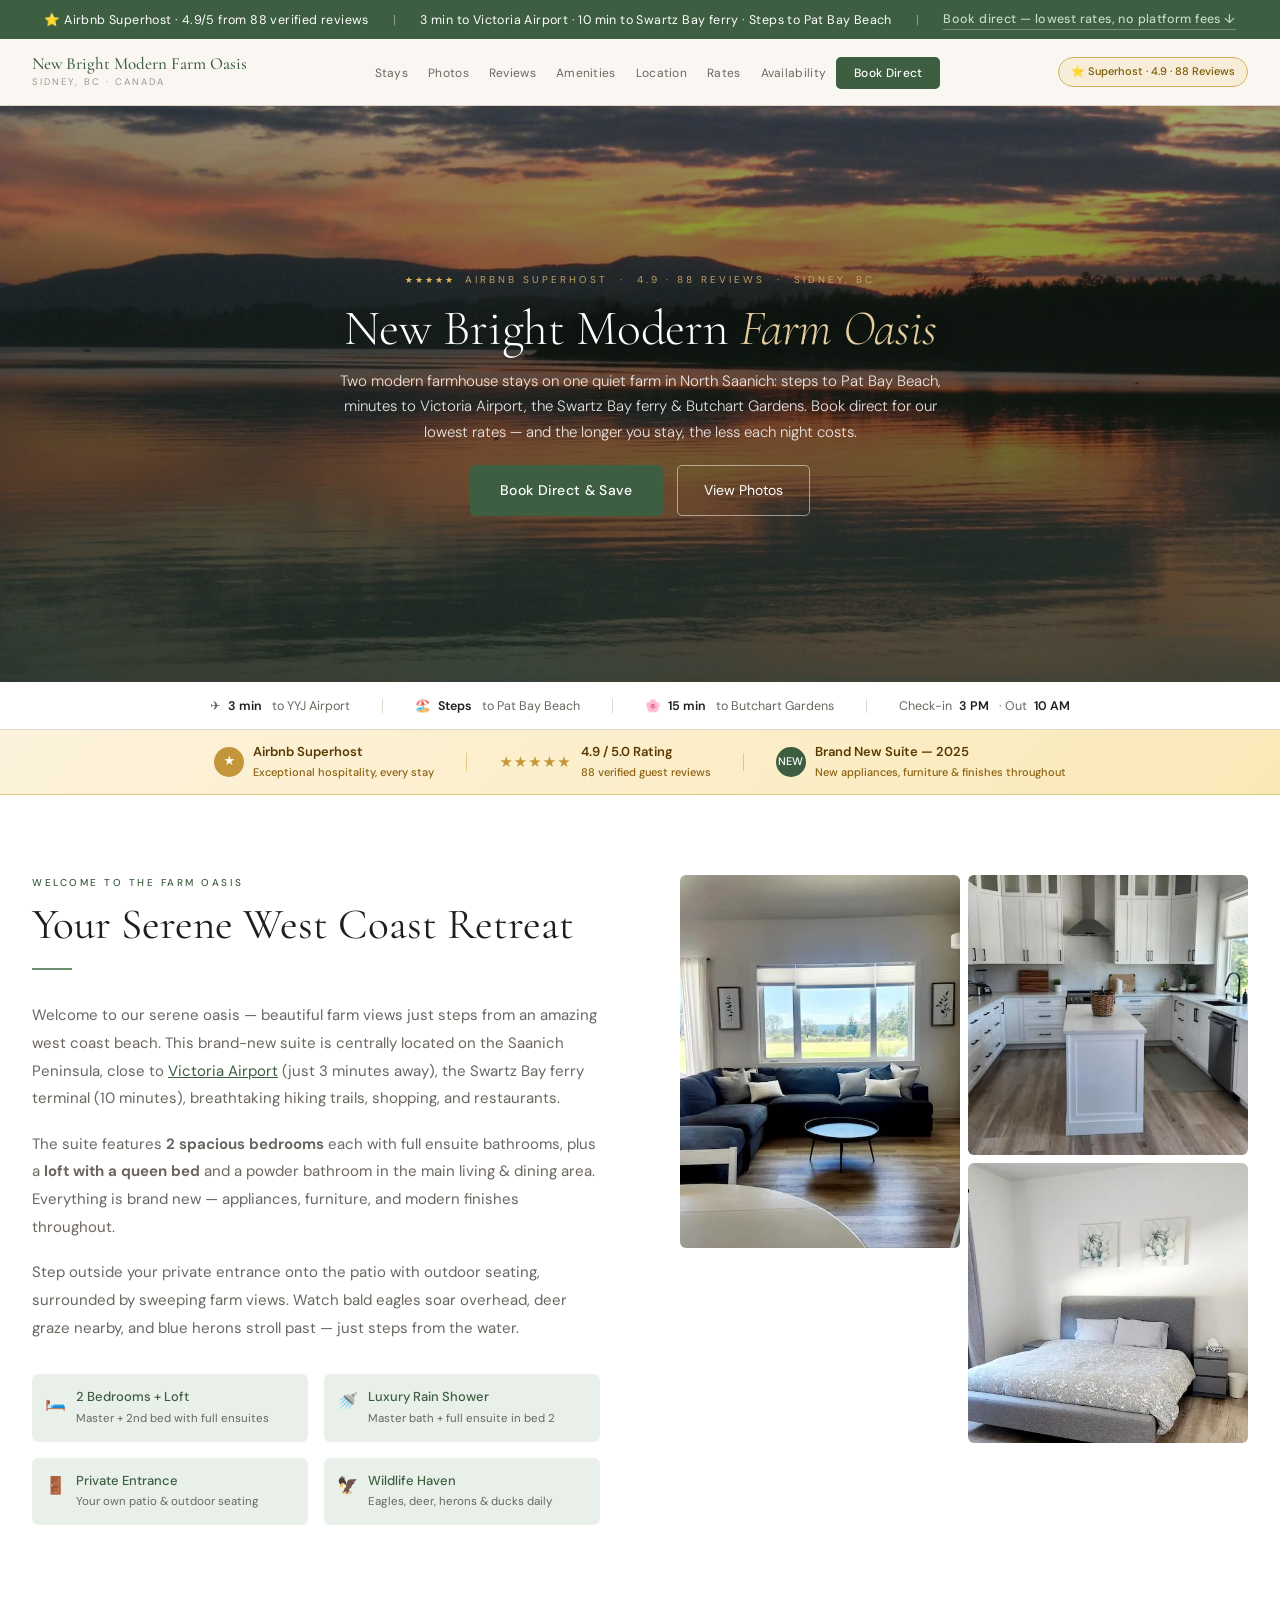
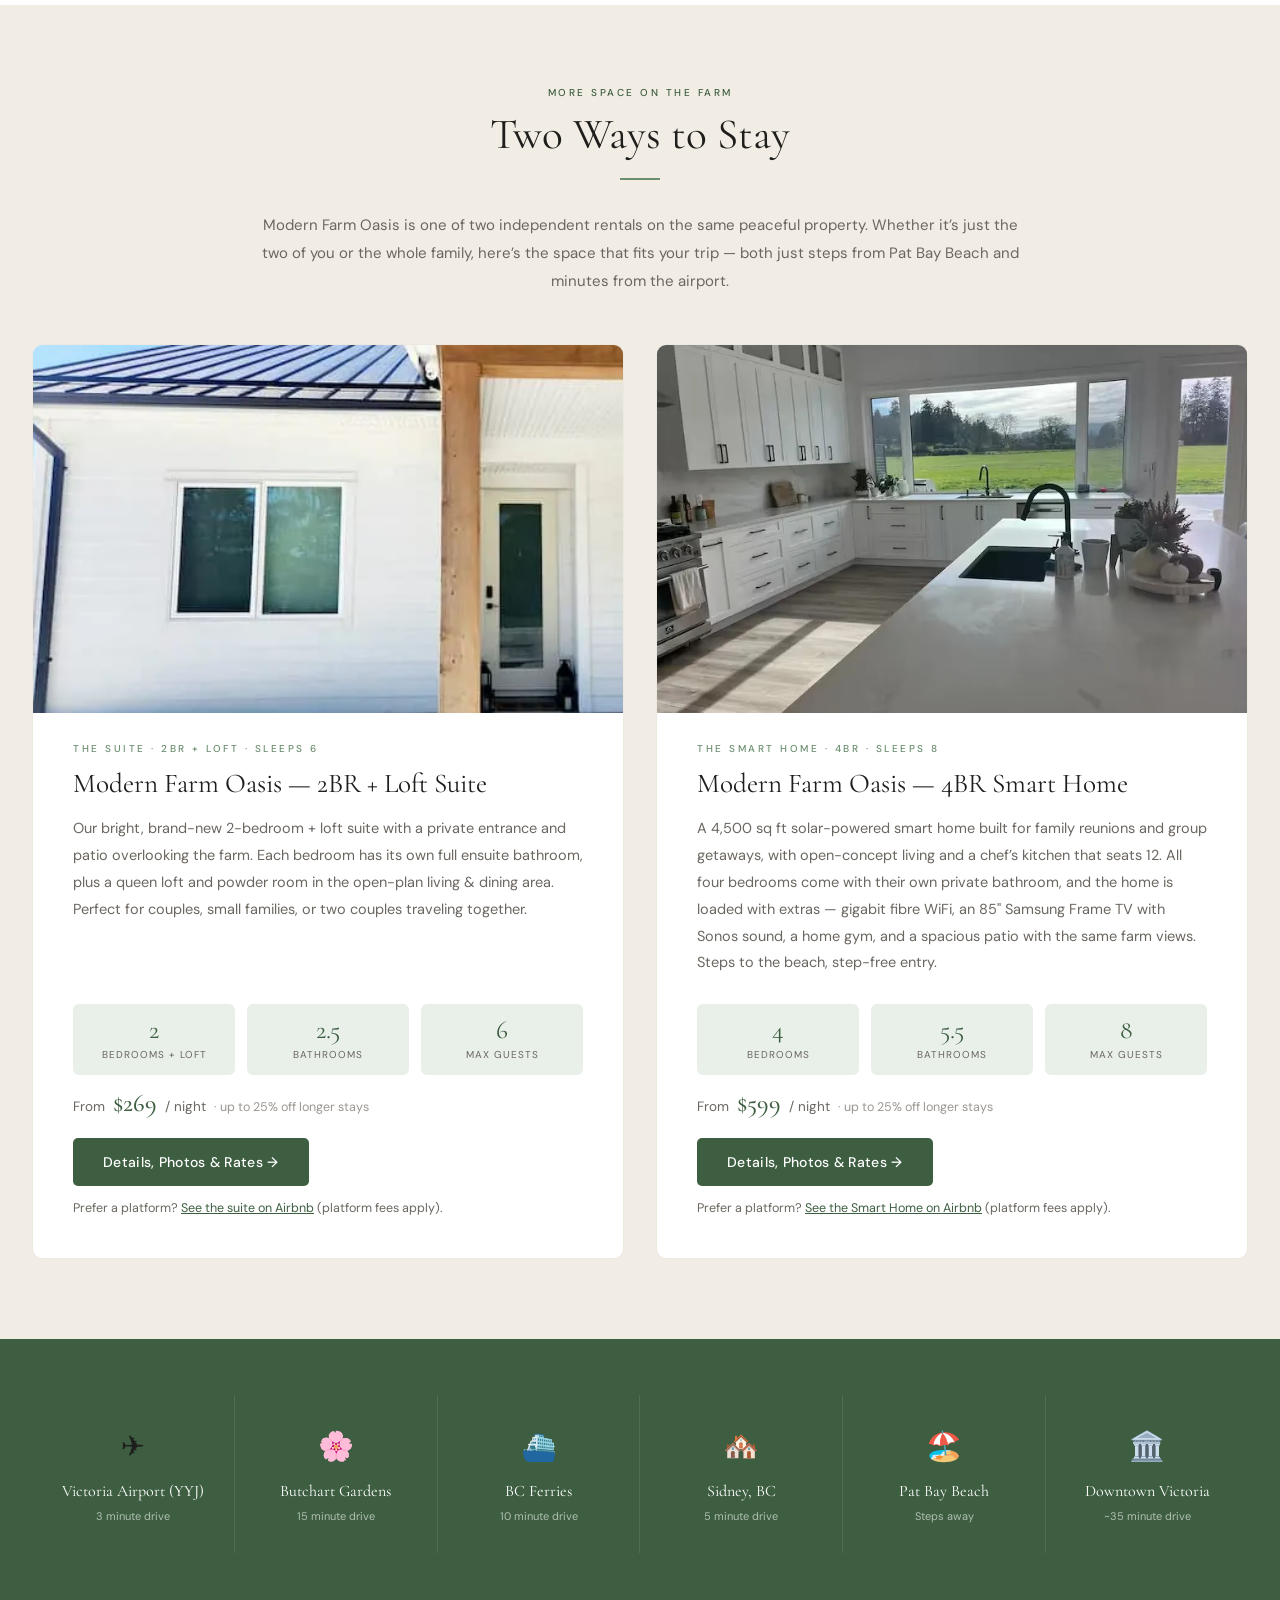
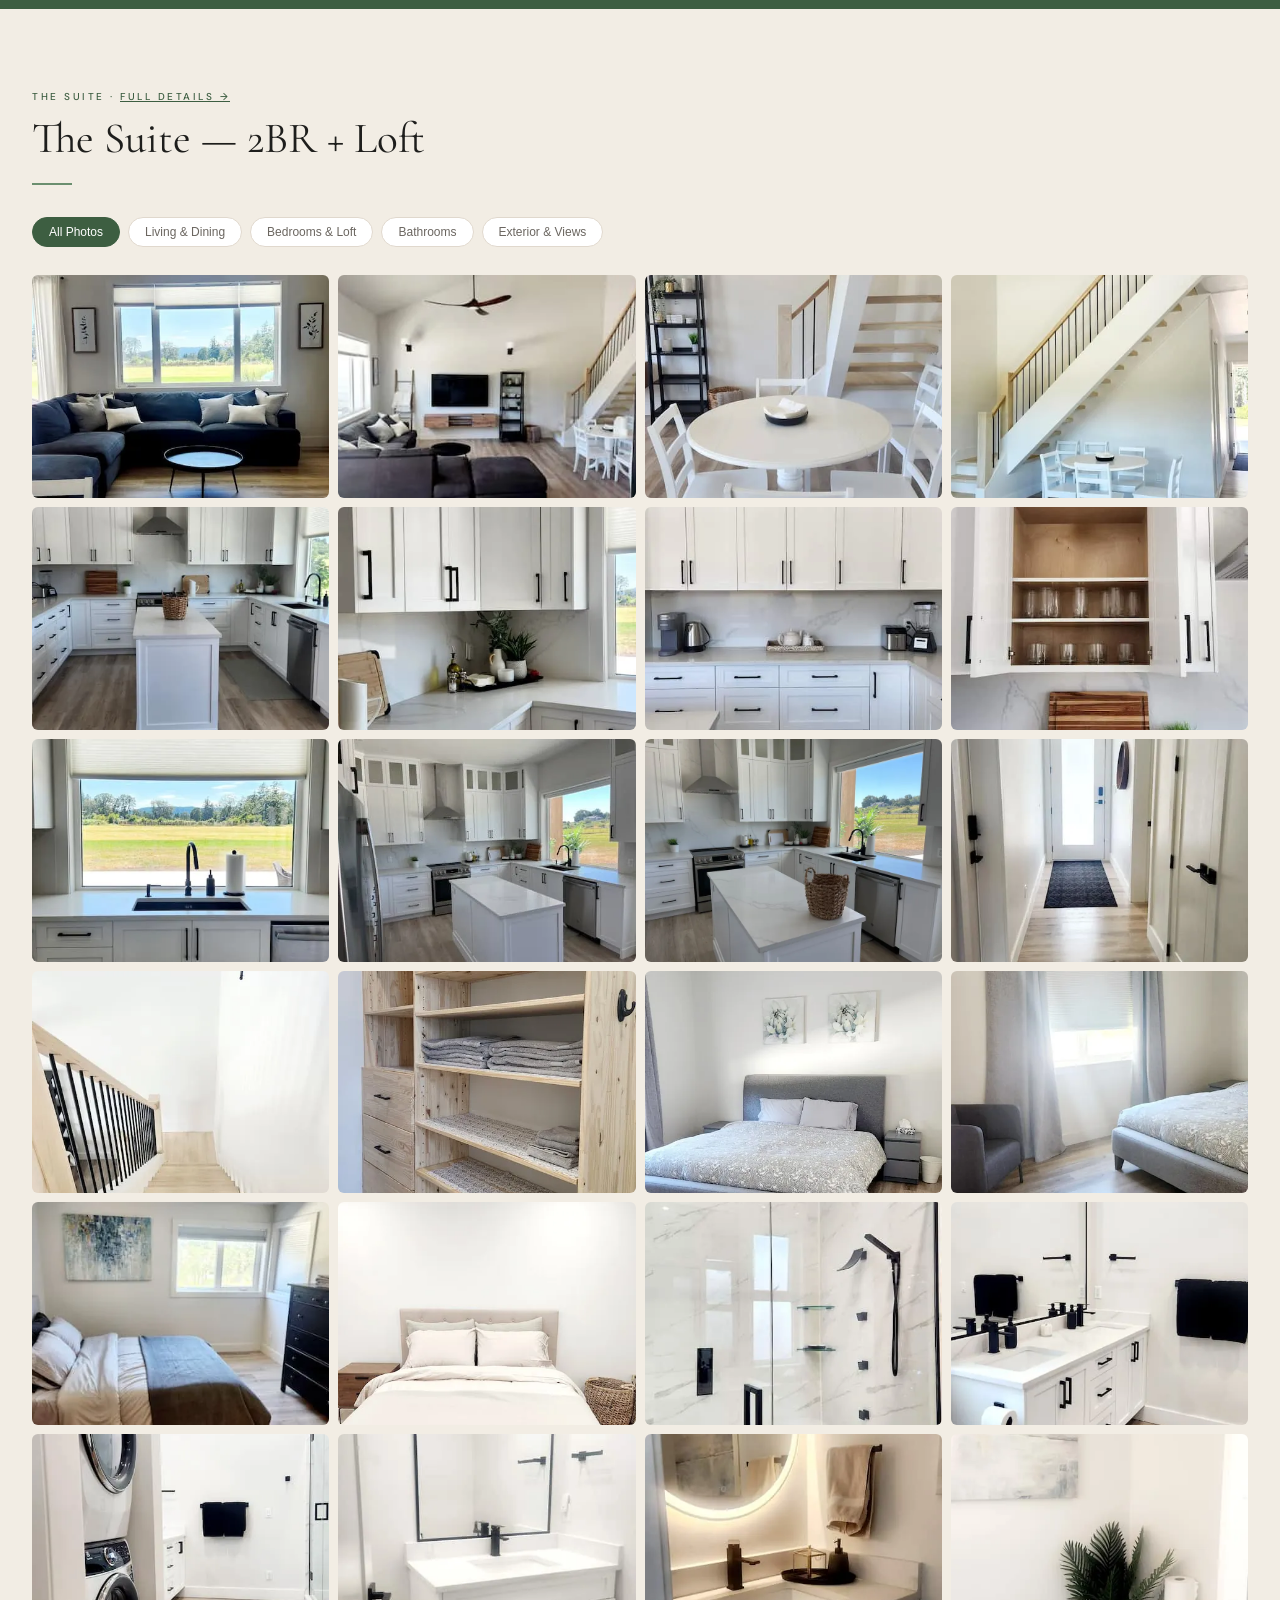
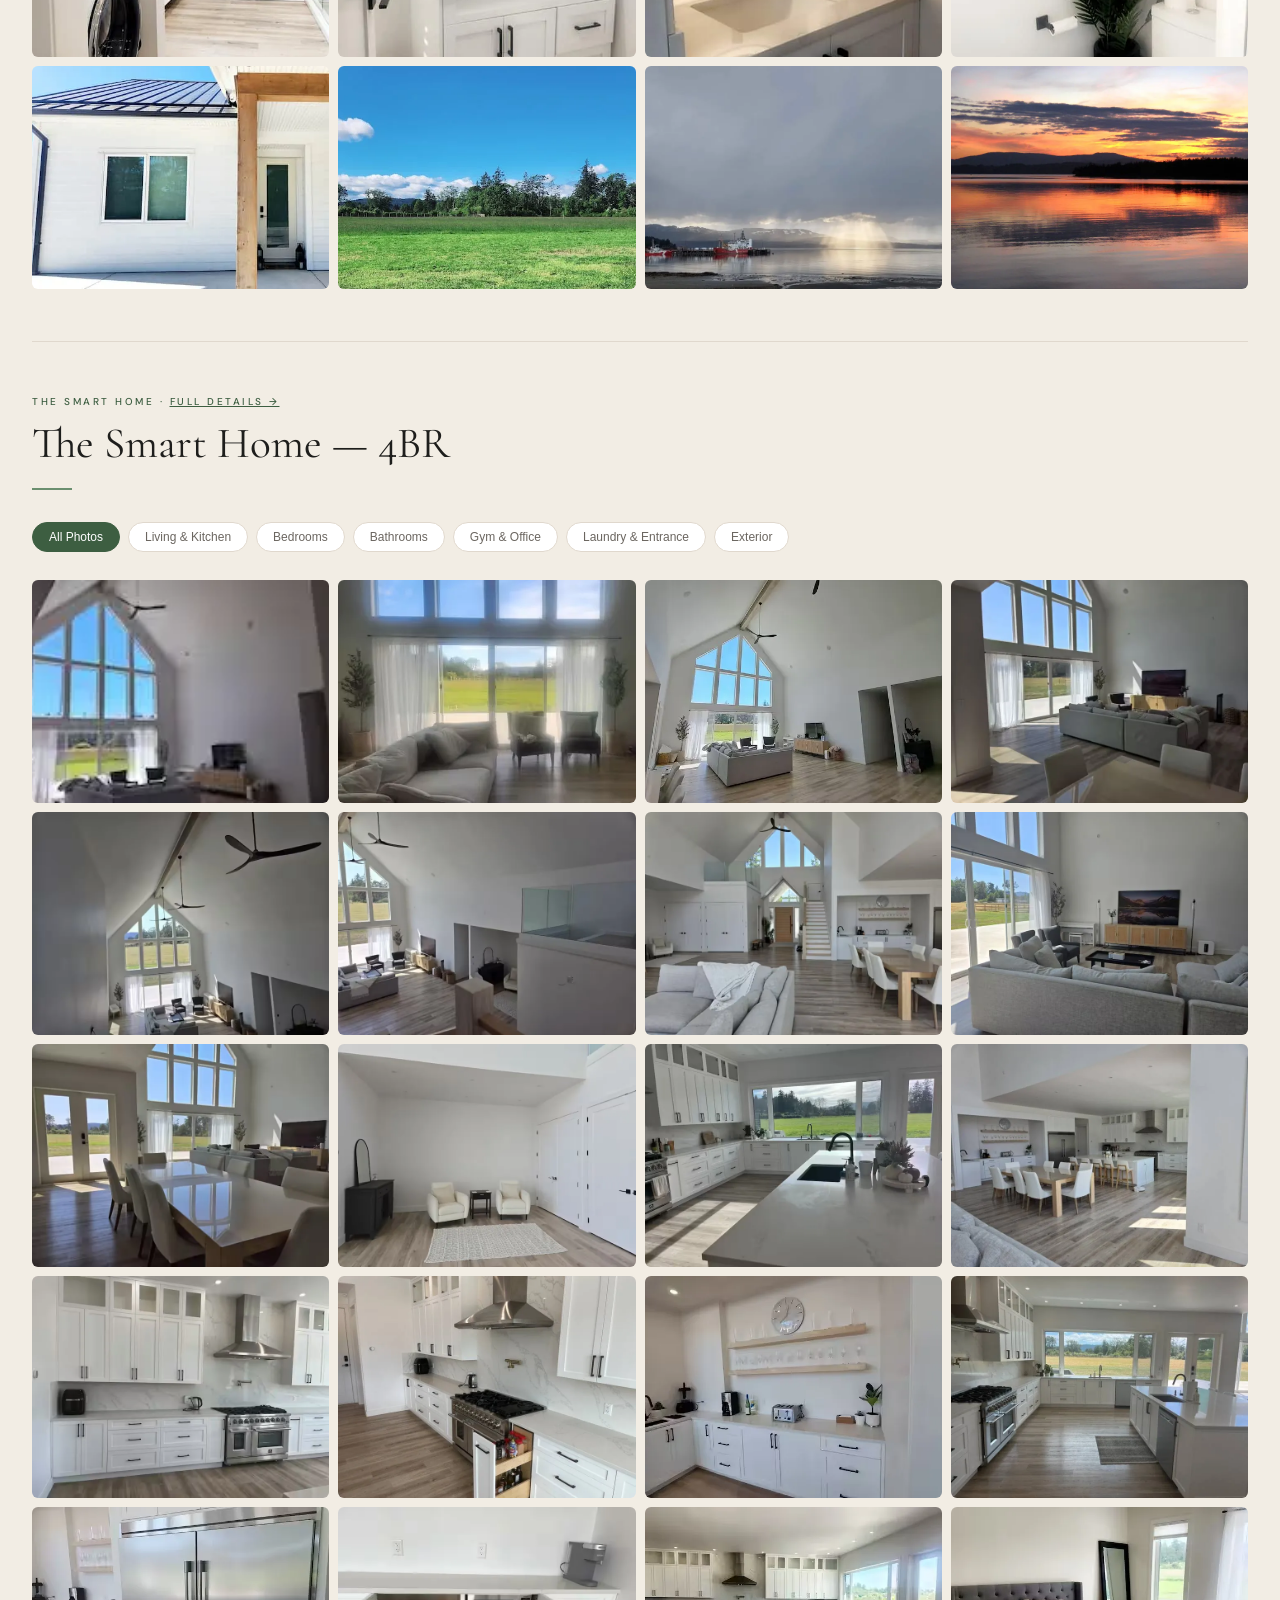
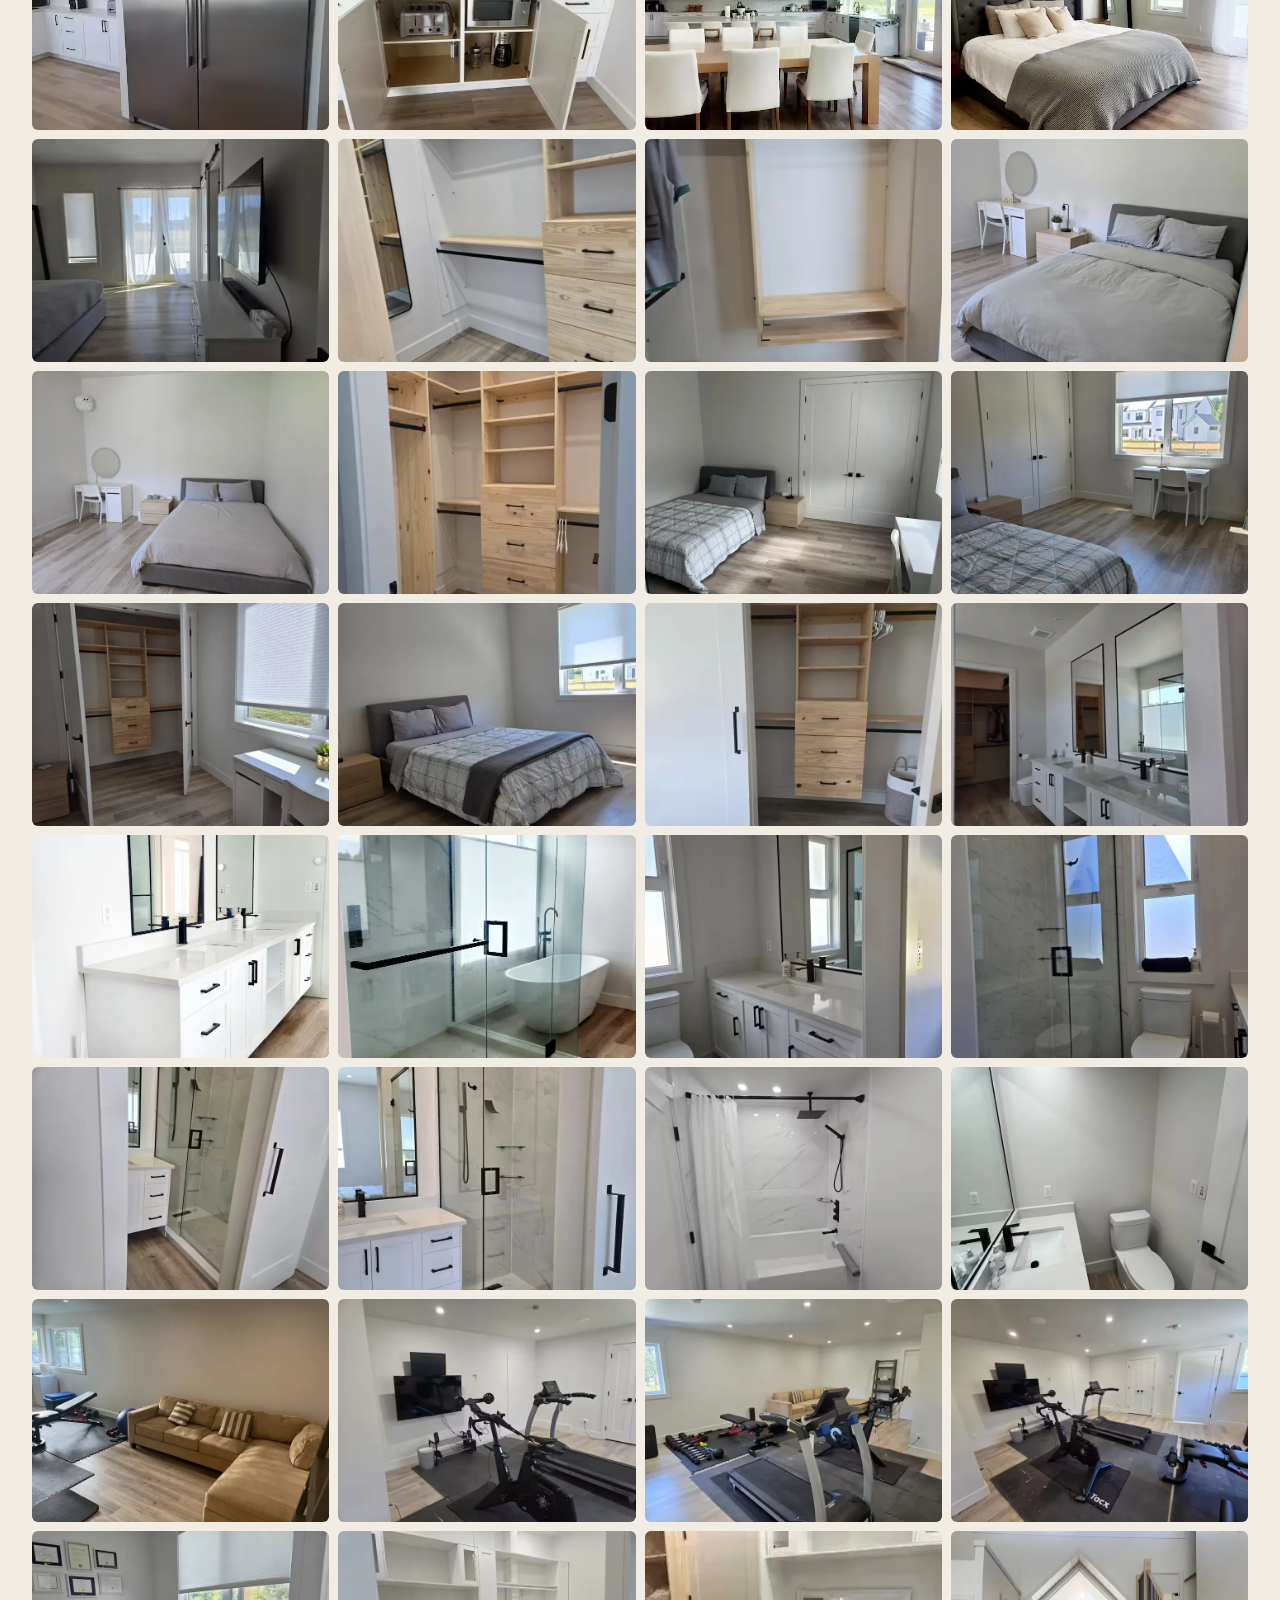
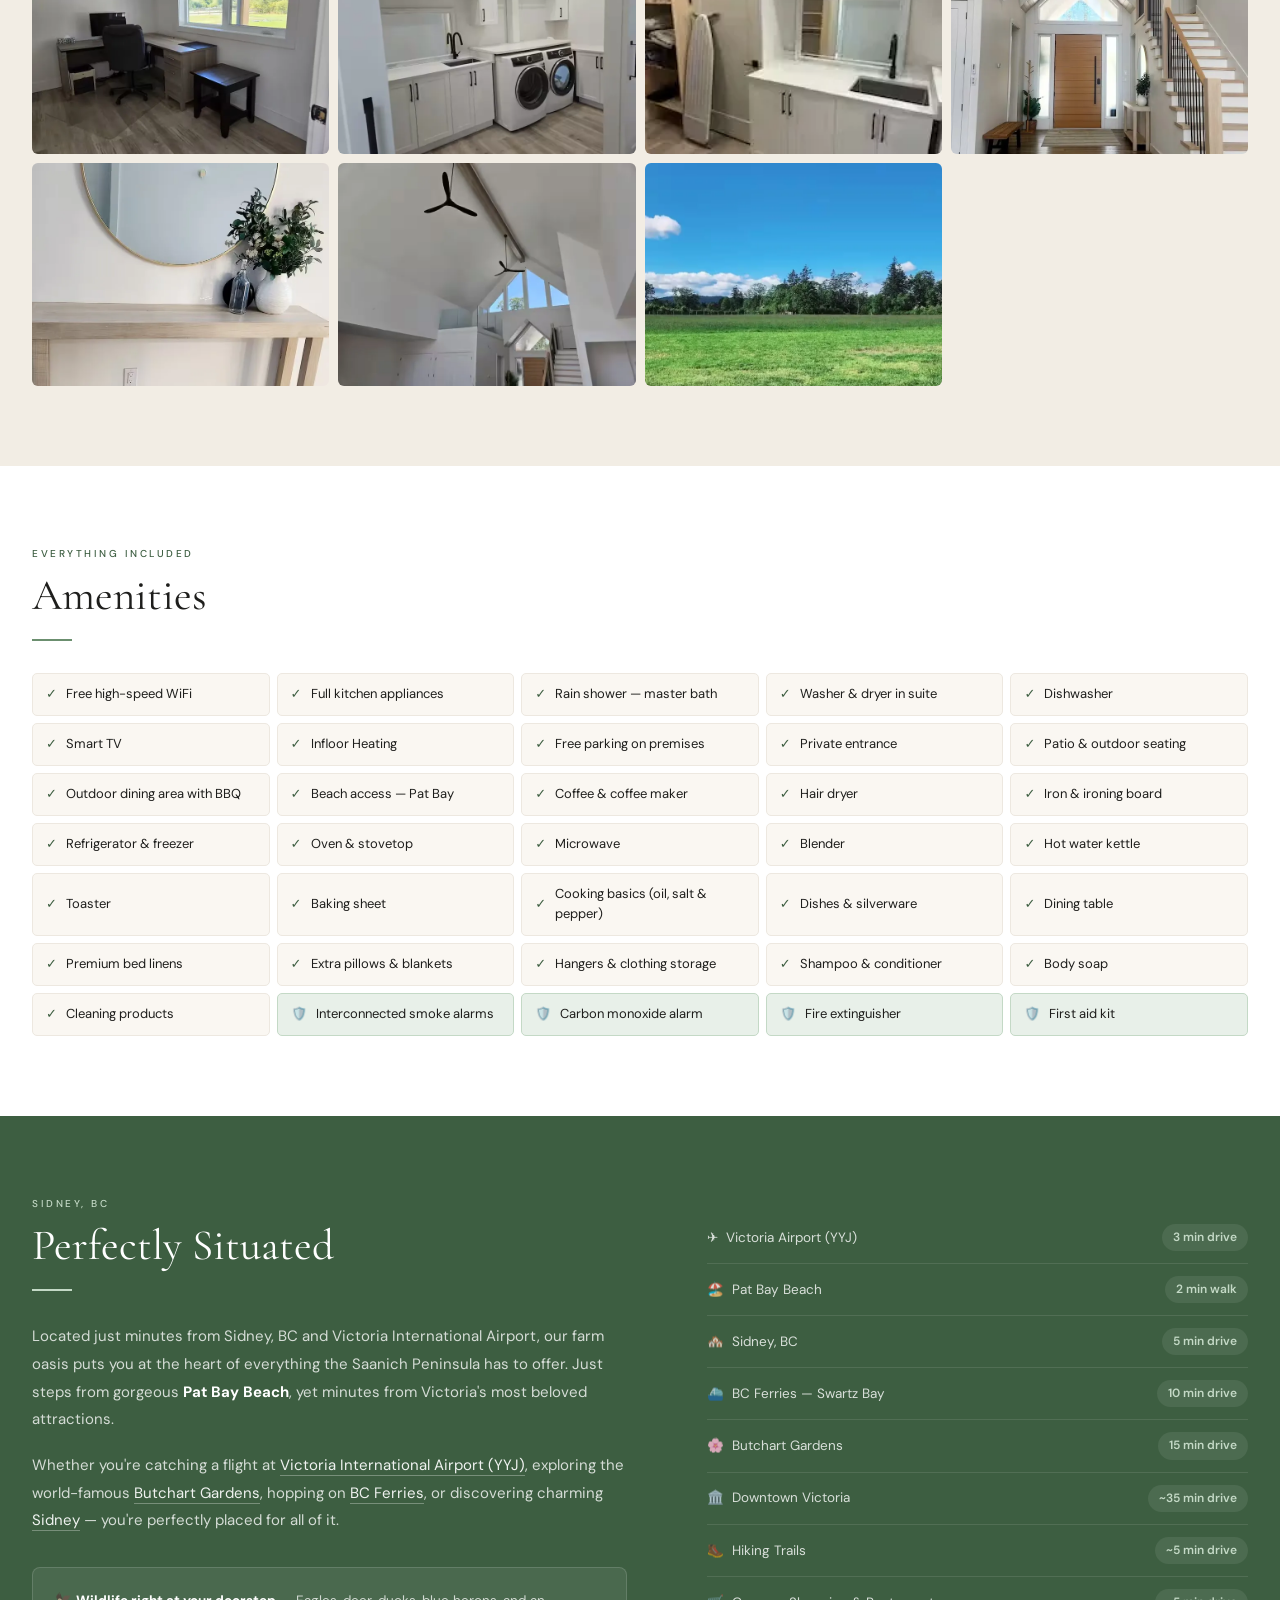
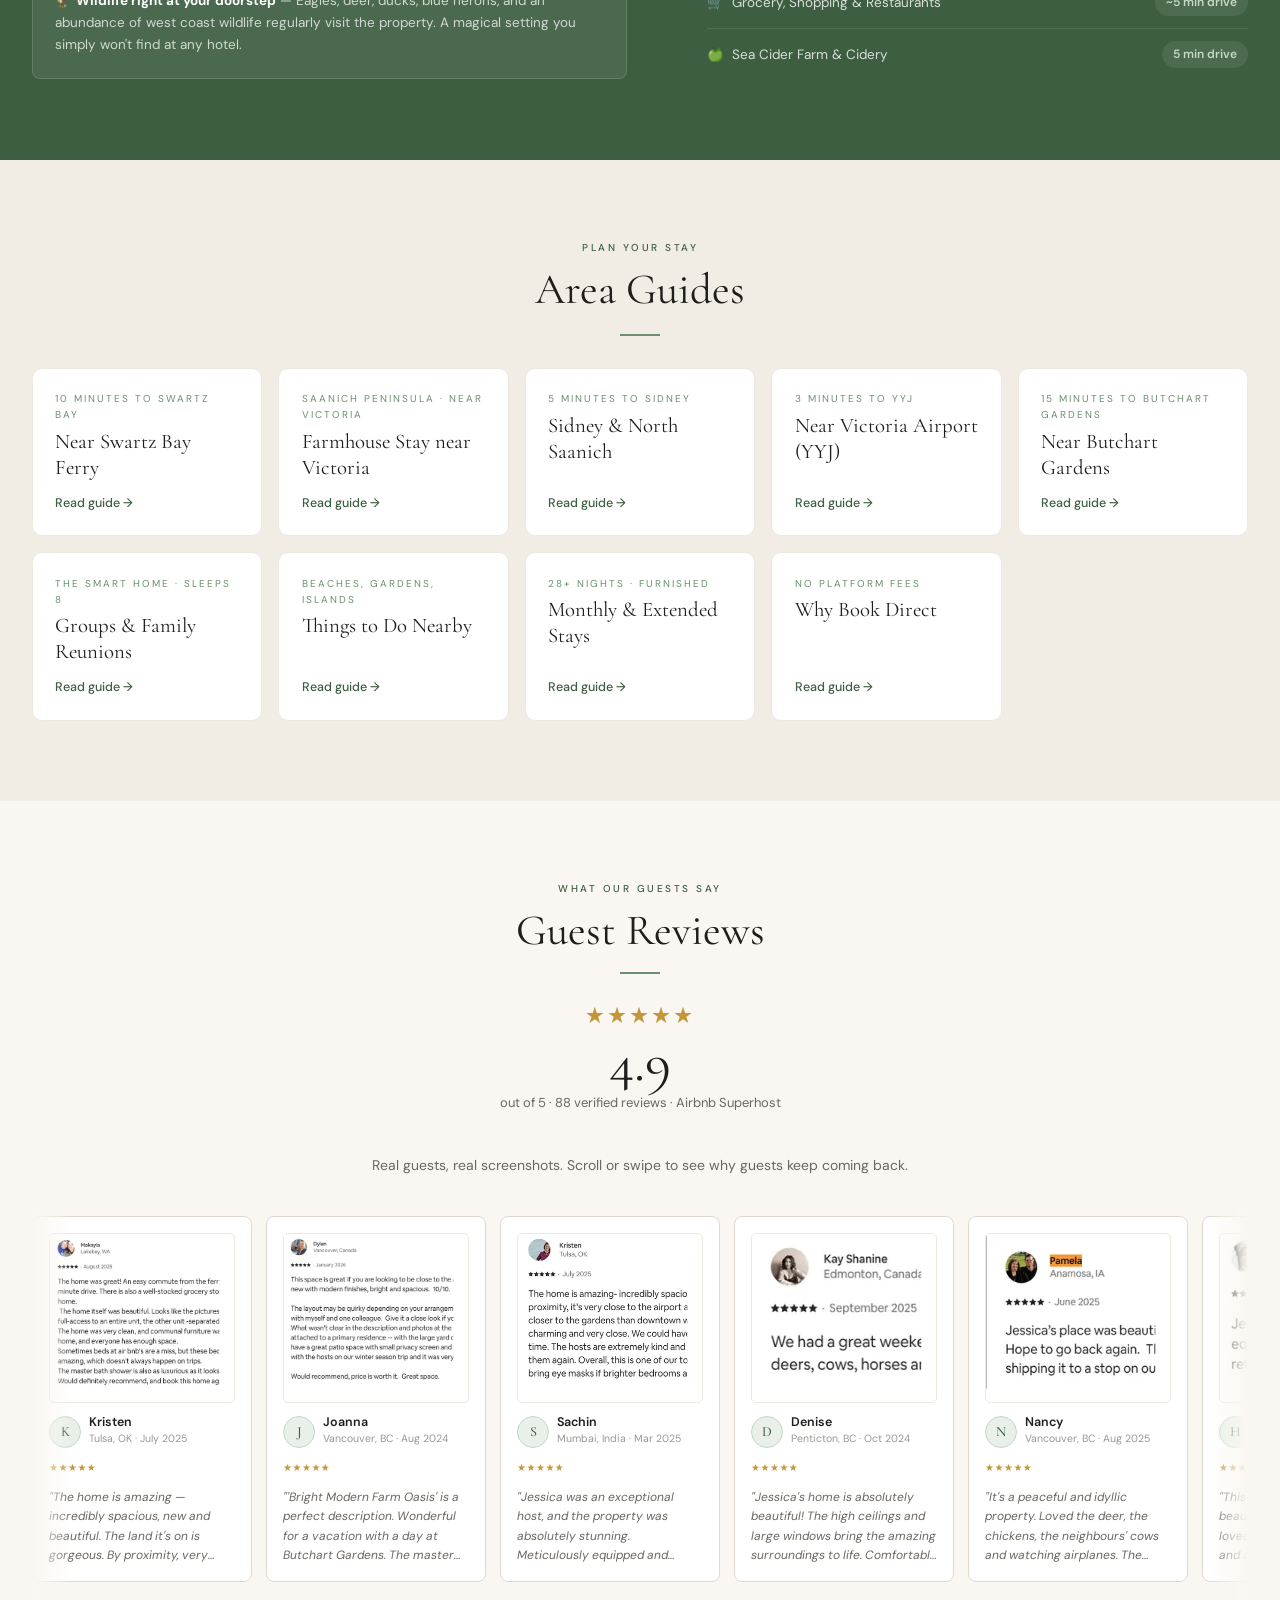
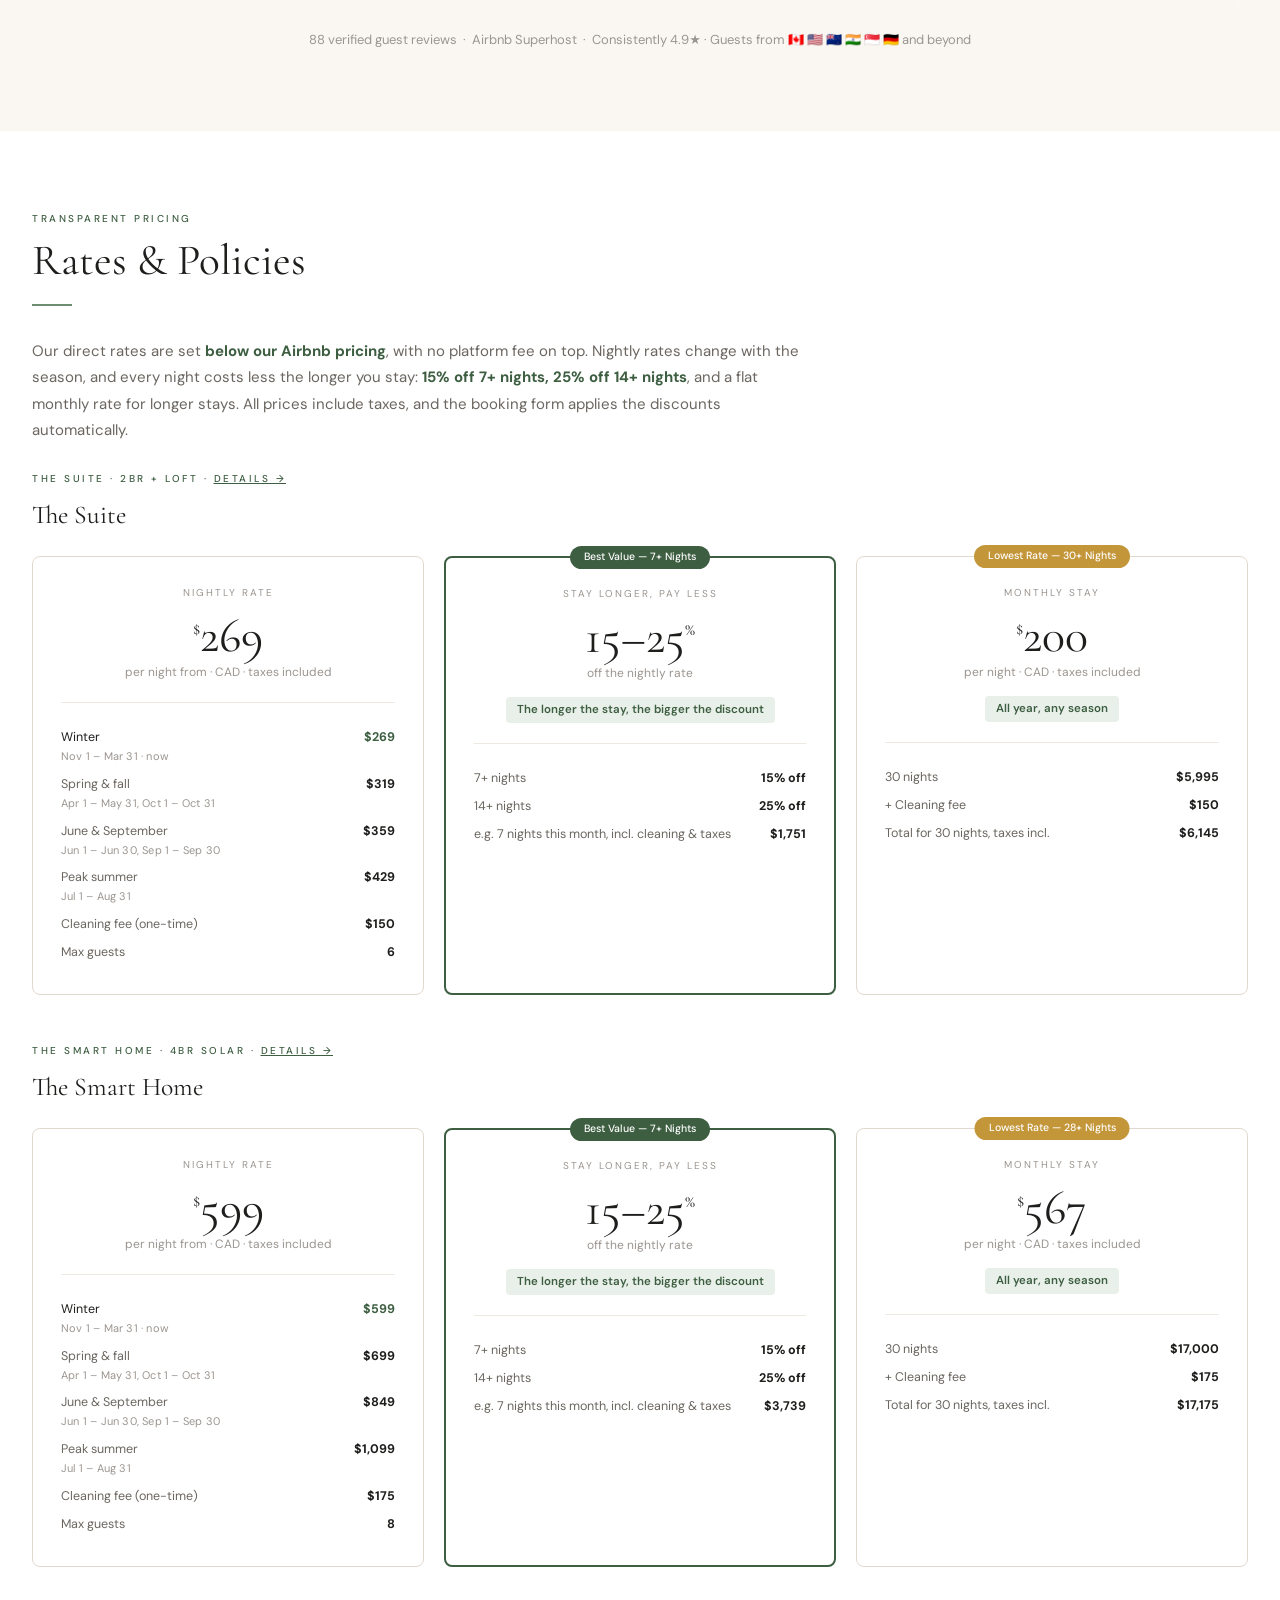
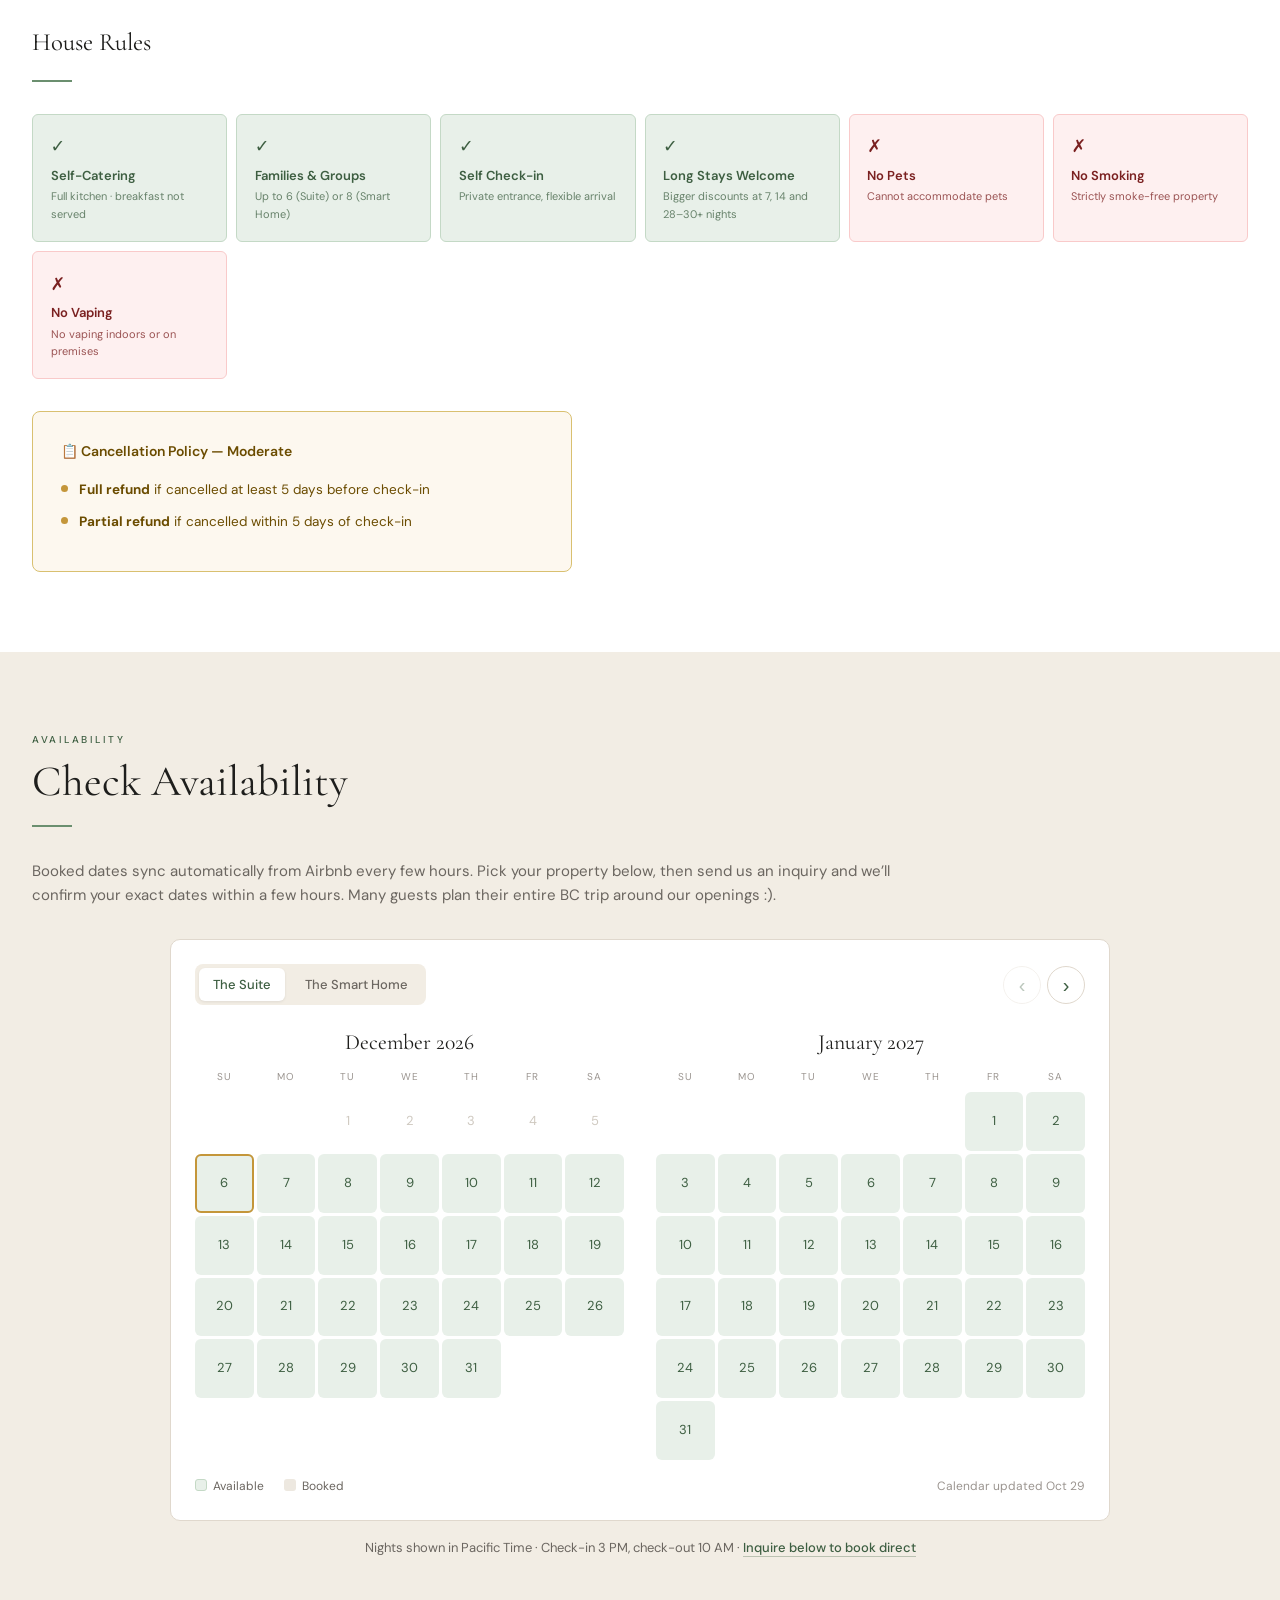
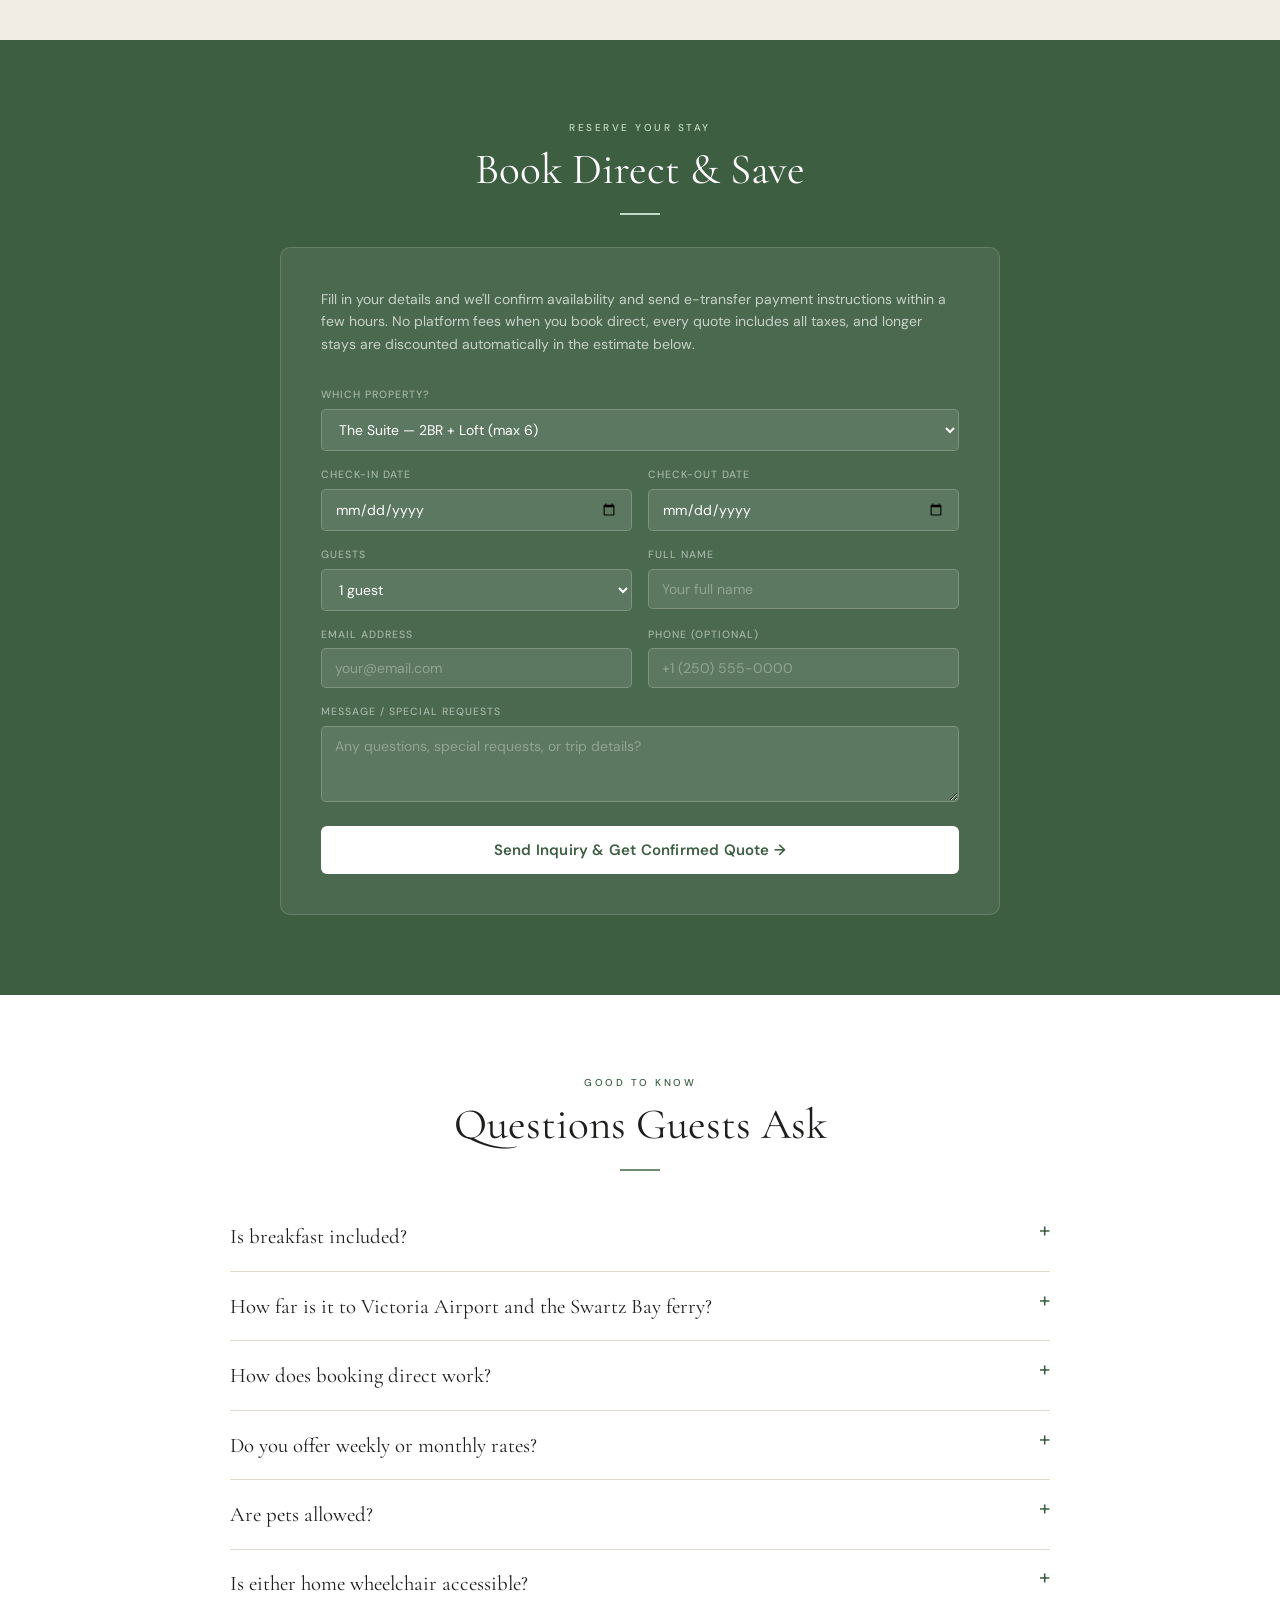
==== commit 35b63e15: "Tax-inclusive pricing wording, phone + postal code, Cloudflare analytics support - "All taxes includ" ====
--- a/index.html
+++ b/index.html
@@ -63,7 +63,7 @@
         "addressLocality": "North Saanich",
         "addressRegion": "BC",
         "addressCountry": "CA",
-        "postalCode": "V8L 5S9"
+        "postalCode": "V8L 5T8"
       },
       "geo": {
         "@type": "GeoCoordinates",
@@ -112,7 +112,8 @@
       "smokingAllowed": false,
       "subjectOf": {
         "@id": "https://victoriabnb.ca/the-suite/#webpage"
-      }
+      },
+      "telephone": "+1-250-889-3111"
     },
     {
       "@type": "House",
@@ -127,7 +128,7 @@
         "addressLocality": "North Saanich",
         "addressRegion": "BC",
         "addressCountry": "CA",
-        "postalCode": "V8L 5S9"
+        "postalCode": "V8L 5T8"
       },
       "geo": {
         "@type": "GeoCoordinates",
@@ -168,7 +169,8 @@
       "checkinTime": "15:00",
       "checkoutTime": "10:00",
       "petsAllowed": false,
-      "smokingAllowed": false
+      "smokingAllowed": false,
+      "telephone": "+1-250-889-3111"
     },
     {
       "@type": "FAQPage",
@@ -195,7 +197,7 @@
           "name": "How does booking direct work?",
           "acceptedAnswer": {
             "@type": "Answer",
-            "text": "Send your dates through the inquiry form. We confirm availability and a quote within a few hours, a 50% deposit by Interac e-Transfer holds your dates, and there are no platform fees."
+            "text": "Send your dates through the inquiry form. We confirm availability and a quote within a few hours, a 50% deposit by Interac e-Transfer holds your dates, and there are no platform fees. Every quote includes all taxes."
           }
         },
         {
@@ -1367,7 +1369,7 @@
     <div class="eyebrow">Transparent Pricing</div>
     <h2 class="section-title">Rates &amp; Policies</h2>
     <div class="rule"></div>
-    <p class="pricing-intro">Our direct rates are set <strong>below our Airbnb pricing</strong>, with no platform fee on top. Nightly rates change with the season, and every night costs less the longer you stay: <strong><span data-ladder="suite"></span></strong>, and a flat monthly rate for longer stays. The booking form applies the discounts automatically.</p>
+    <p class="pricing-intro">Our direct rates are set <strong>below our Airbnb pricing</strong>, with no platform fee on top. Nightly rates change with the season, and every night costs less the longer you stay: <strong><span data-ladder="suite"></span></strong>, and a flat monthly rate for longer stays. All prices include taxes, and the booking form applies the discounts automatically.</p>
     <!-- ── The Suite ── -->
     <div data-prop="suite">
     <div class="eyebrow" style="margin-top:1.75rem">The Suite &middot; 2BR + Loft &middot; <a href="/the-suite/" style="color:inherit">details &rarr;</a></div>
@@ -1442,7 +1444,7 @@
     <div class="rule" style="margin:1.1rem auto 0"></div>
   </div>
   <div class="booking-card">
-    <p class="booking-intro">Fill in your details and we'll confirm availability and send e-transfer payment instructions within a few hours. No platform fees when you book direct, and longer stays are discounted automatically in the estimate below.</p>
+    <p class="booking-intro">Fill in your details and we'll confirm availability and send e-transfer payment instructions within a few hours. No platform fees when you book direct, every quote includes all taxes, and longer stays are discounted automatically in the estimate below.</p>
     
     <form id="bookingForm" action="https://formspree.io/f/mvzdaryl" method="POST" class="bform">
 
@@ -1478,6 +1480,7 @@
         <div class="pp-row pp-disc" id="ppDiscRow" style="display:none"><span id="ppDiscLabel">Discount</span><span id="ppDiscAmt"></span></div>
         <div class="pp-row"><span>Cleaning fee (one-time)</span><span id="ppCleanAmt">$150 CAD</span></div>
         <div class="pp-row pp-total"><span>Estimated Total</span><span id="ppTotal"></span></div>
+        <div class="pp-tax">All taxes included — the total shown is the total you pay.</div>
       </div>
       <div class="etx-box" id="etxBox">
         <p>💳 <strong>Payment via Interac E-Transfer.</strong> Once we confirm your dates, we'll send our e-Transfer email address. A 50% deposit holds your booking.</p>
@@ -1501,7 +1504,7 @@
     <div class="faq-list" style="margin-top:1.5rem">
       <details><summary>Is breakfast included?</summary><p>No. Both rentals are self-catering: each has a full kitchen stocked with cooking basics, coffee and a coffee maker. Sidney's cafés and grocery stores are a 5-minute drive.</p></details>
       <details><summary>How far is it to Victoria Airport and the Swartz Bay ferry?</summary><p>About 3 minutes by car to Victoria International Airport (YYJ) and 10 minutes to the BC Ferries terminal at Swartz Bay. Downtown Victoria is roughly 35 minutes.</p></details>
-      <details><summary>How does booking direct work?</summary><p>Send your dates through the inquiry form. We confirm availability and a quote within a few hours, a 50% deposit by Interac e-Transfer holds your dates, and there are no platform fees.</p></details>
+      <details><summary>How does booking direct work?</summary><p>Send your dates through the inquiry form. We confirm availability and a quote within a few hours, a 50% deposit by Interac e-Transfer holds your dates, and there are no platform fees. Every quote includes all taxes.</p></details>
       <details><summary>Do you offer weekly or monthly rates?</summary><p>Yes. Stays of 7+ nights are discounted, 14+ nights more so, and 28–30+ nights get a flat monthly rate. The estimate on the booking form applies them automatically, and the rates section shows the figures.</p></details>
       <details><summary>Are pets allowed?</summary><p>No. Neither rental can accommodate pets, and both are strictly smoke- and vape-free.</p></details>
       <details><summary>Is either home wheelchair accessible?</summary><p>The Smart Home has step-free access and a guest entrance wider than 32 inches (81 cm). If you have specific accessibility needs, tell us in your inquiry and we'll confirm the details before you book.</p></details>
@@ -1515,8 +1518,9 @@
   <div class="footer-grid">
     <div>
       <div class="footer-name">New Bright Modern Farm Oasis</div>
-      <div class="footer-loc">1345 Munro Road · North Saanich (Sidney), BC V8L 5S9 · Canada</div>
+      <div class="footer-loc">1345 Munro Road · North Saanich (Sidney), BC V8L 5T8 · Canada</div>
       <p>Two modern vacation rentals on one farm: a 2-bedroom + loft suite and a 4-bedroom solar smart home, both with farm views and beach access. Steps from Pat Bay Beach, minutes to Victoria Airport, Butchart Gardens &amp; BC Ferries.</p>
+      <p style="margin-top:0.75rem;font-size:13px;color:rgba(255,255,255,0.6)">Call or text <a href="tel:+12508893111" style="color:rgba(255,255,255,0.85)">250-889-3111</a> · or use the inquiry form above</p>
       <p style="margin-top:0.75rem;font-size:11px;color:rgba(255,255,255,0.28)">Check-in 3:00 PM · Check-out 10:00 AM · Two rental suites · Up to 6 or 8 guests · Self-catering (no breakfast served) · No pets, smoking or vaping</p>
     </div>
     <div class="footer-col">
@@ -1653,7 +1657,8 @@
         'url':   'https://victoriabnb.ca/',
         'image': 'https://victoriabnb.ca/img/suite-exterior-farm-views.webp',
         'address': {'@type':'PostalAddress','streetAddress':'1345 Munro Road',
-          'addressLocality':'North Saanich','addressRegion':'BC','postalCode':'V8L 5S9','addressCountry':'CA'},
+          'addressLocality':'North Saanich','addressRegion':'BC','postalCode':'V8L 5T8','addressCountry':'CA'},
+        'telephone': '+1-250-889-3111',
         'geo': {'@type':'GeoCoordinates','latitude':48.6612,'longitude':-123.4434},
         'priceRange': '$' + sLow + '–$' + sHigh + ' CAD/night',
         'numberOfRooms': 3, 'numberOfBedrooms': 2, 'numberOfBathroomsTotal': 2.5,
@@ -1677,7 +1682,8 @@
         'url':   'https://victoriabnb.ca/the-smart-home/',
         'image': 'https://victoriabnb.ca/img/smart-home-chefs-kitchen-island.webp',
         'address': {'@type':'PostalAddress','streetAddress':'1345 Munro Road',
-          'addressLocality':'North Saanich','addressRegion':'BC','postalCode':'V8L 5S9','addressCountry':'CA'},
+          'addressLocality':'North Saanich','addressRegion':'BC','postalCode':'V8L 5T8','addressCountry':'CA'},
+        'telephone': '+1-250-889-3111',
         'geo': {'@type':'GeoCoordinates','latitude':48.6612,'longitude':-123.4434},
         'priceRange': '$' + hLow + '–$' + hHigh + ' CAD/night',
         'numberOfRooms': 4, 'numberOfBedrooms': 4, 'numberOfBathroomsTotal': 5.5,
--- a/assets/ui.css
+++ b/assets/ui.css
@@ -58,6 +58,9 @@
 .bform .fg{min-width:0}
 .bform .fg select,.bform .fg input,.bform .fg textarea{max-width:100%}
 
+/* ── Booking estimate: tax line ─ */
+.pp-tax{font-size:11.5px;color:rgba(255,255,255,.7);margin-top:8px;text-align:right}
+
 /* ── Booking estimate: season lines ─────────────────────────────────── */
 .pp-seasons{display:block;font-size:11.5px;color:rgba(255,255,255,.65);margin:-4px 0 8px}
 
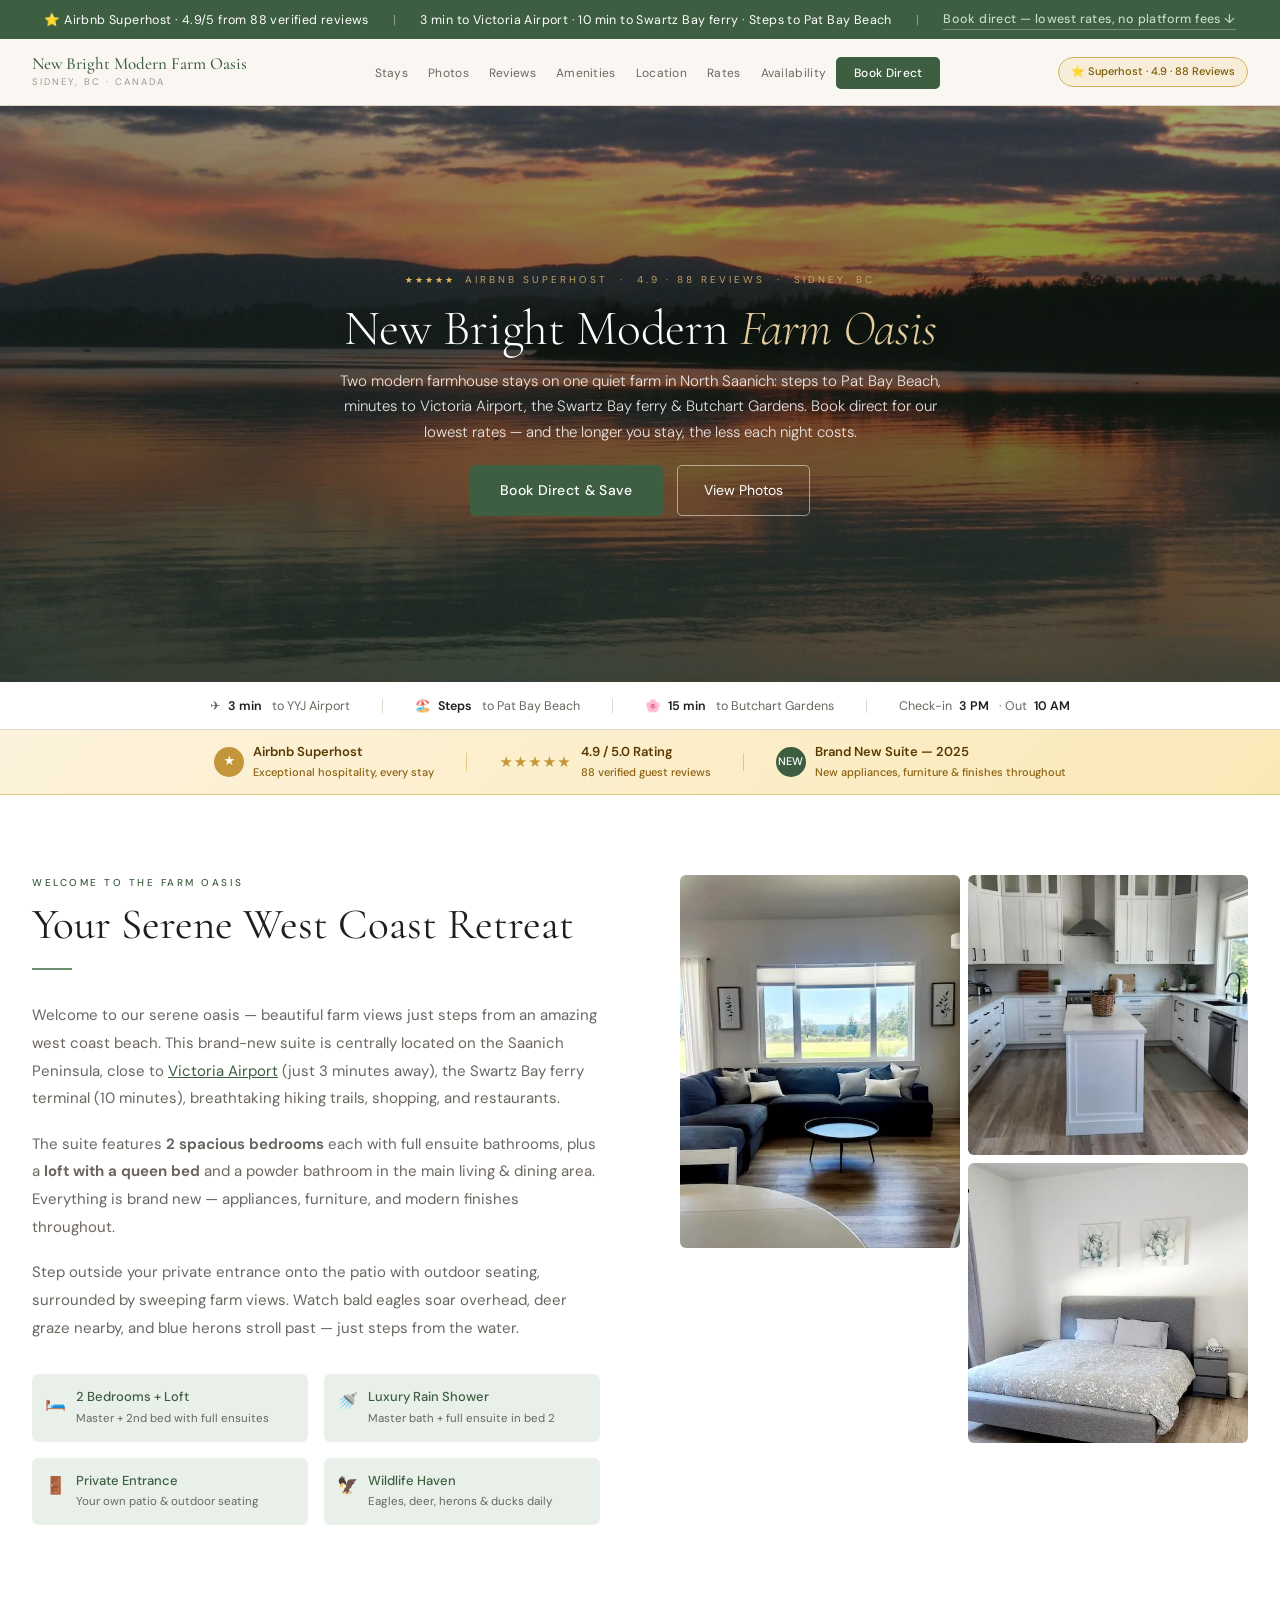
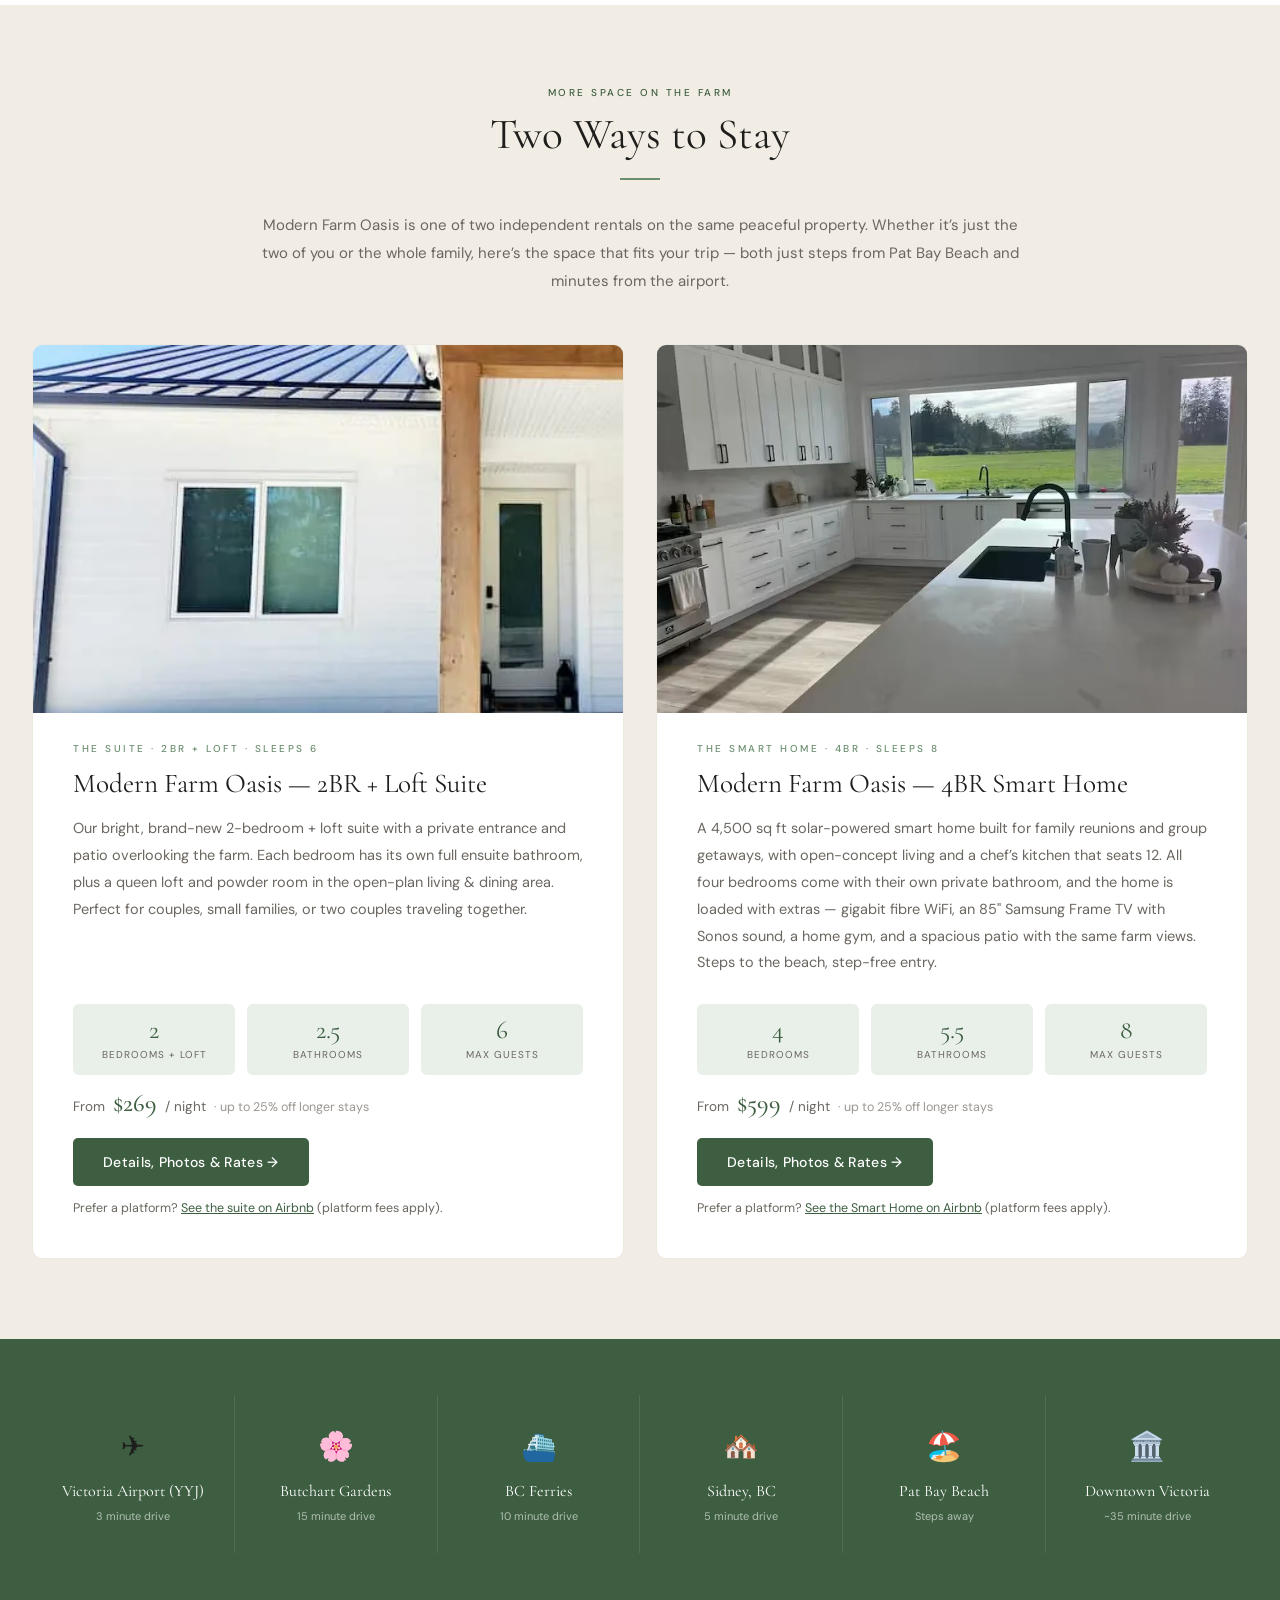
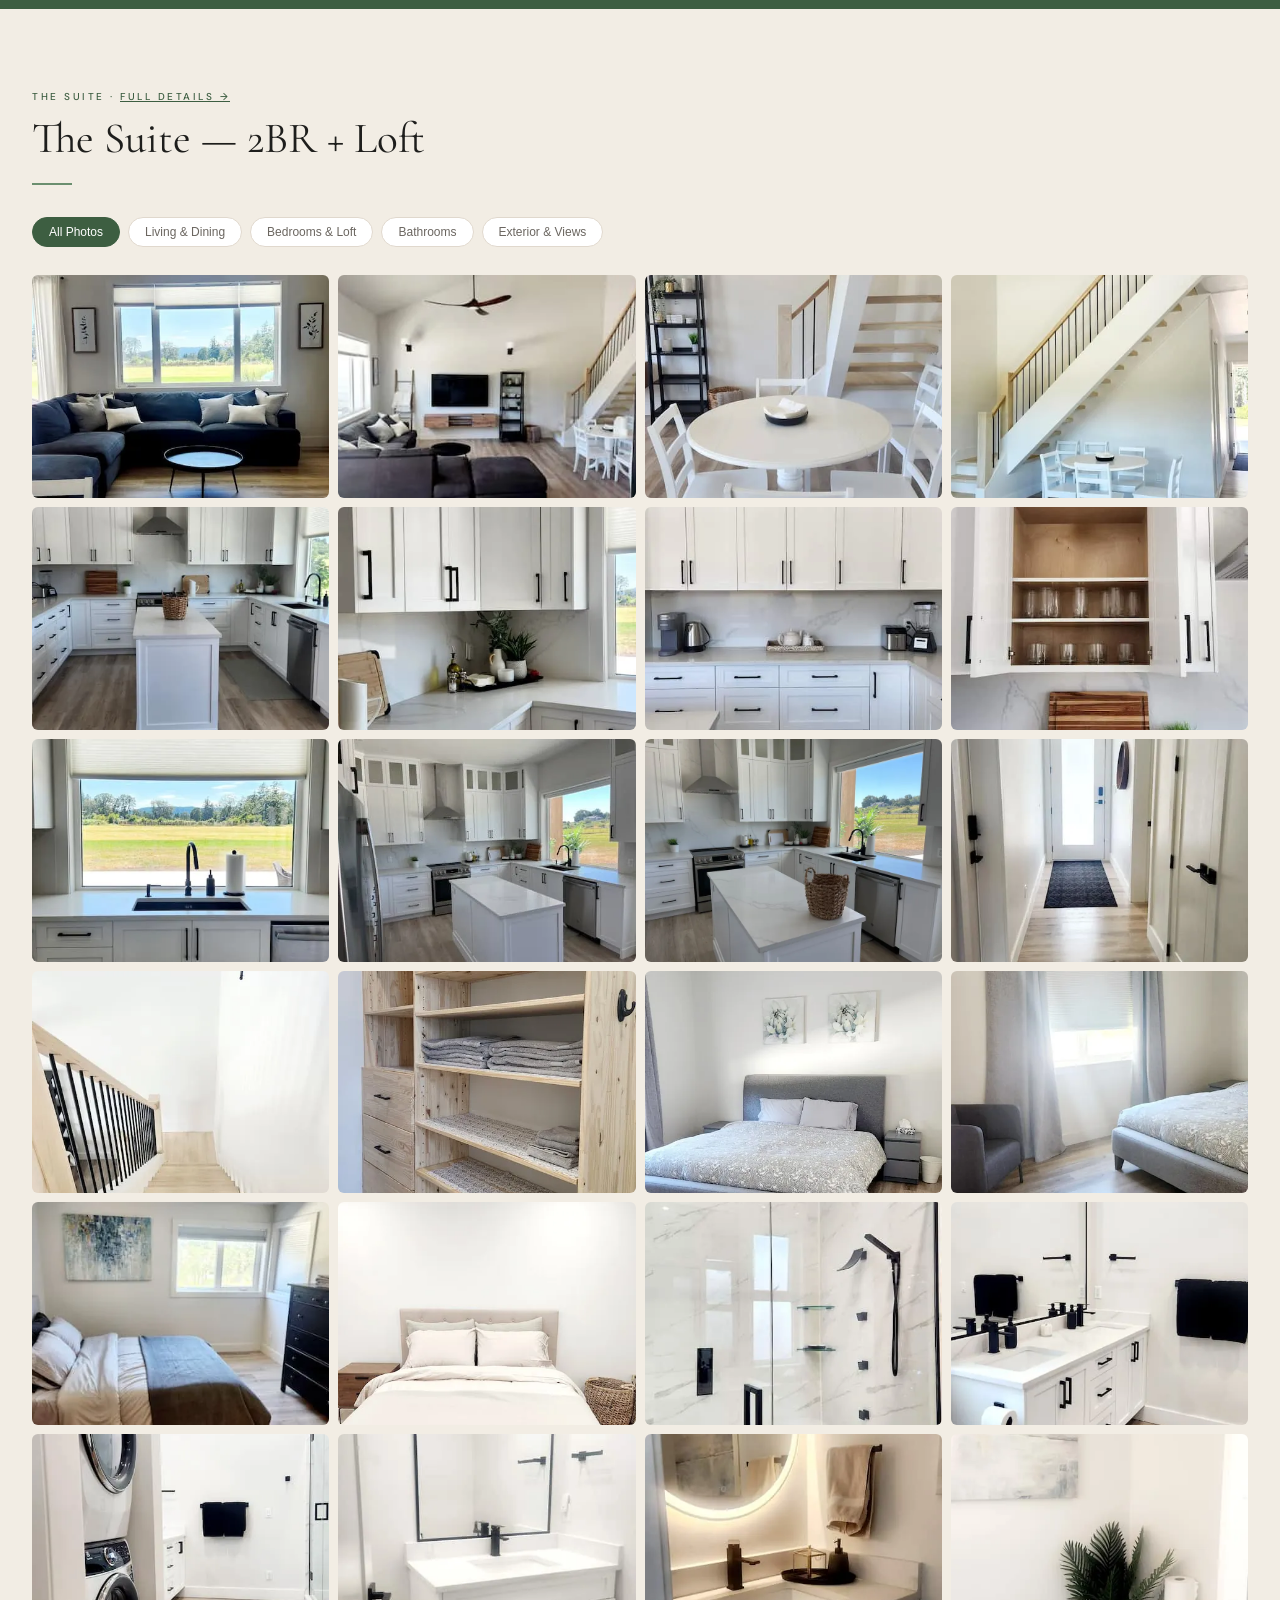
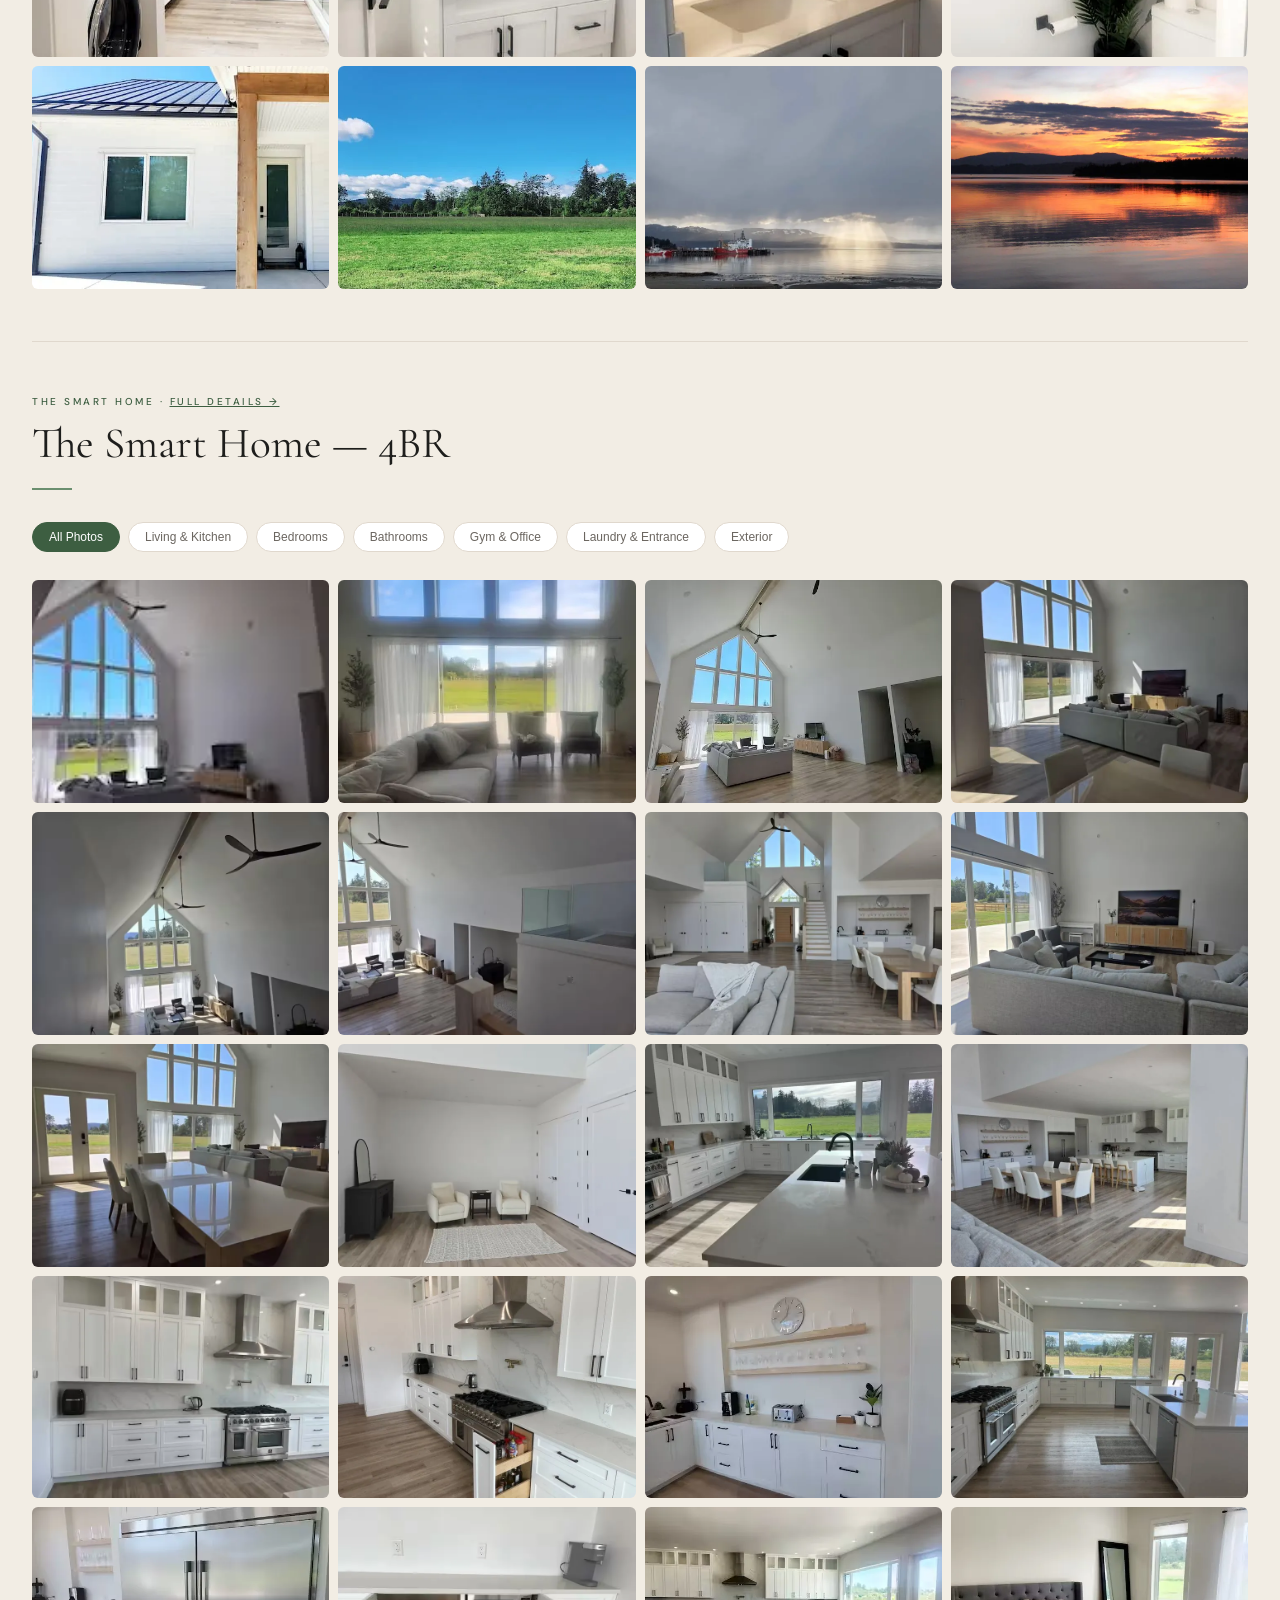
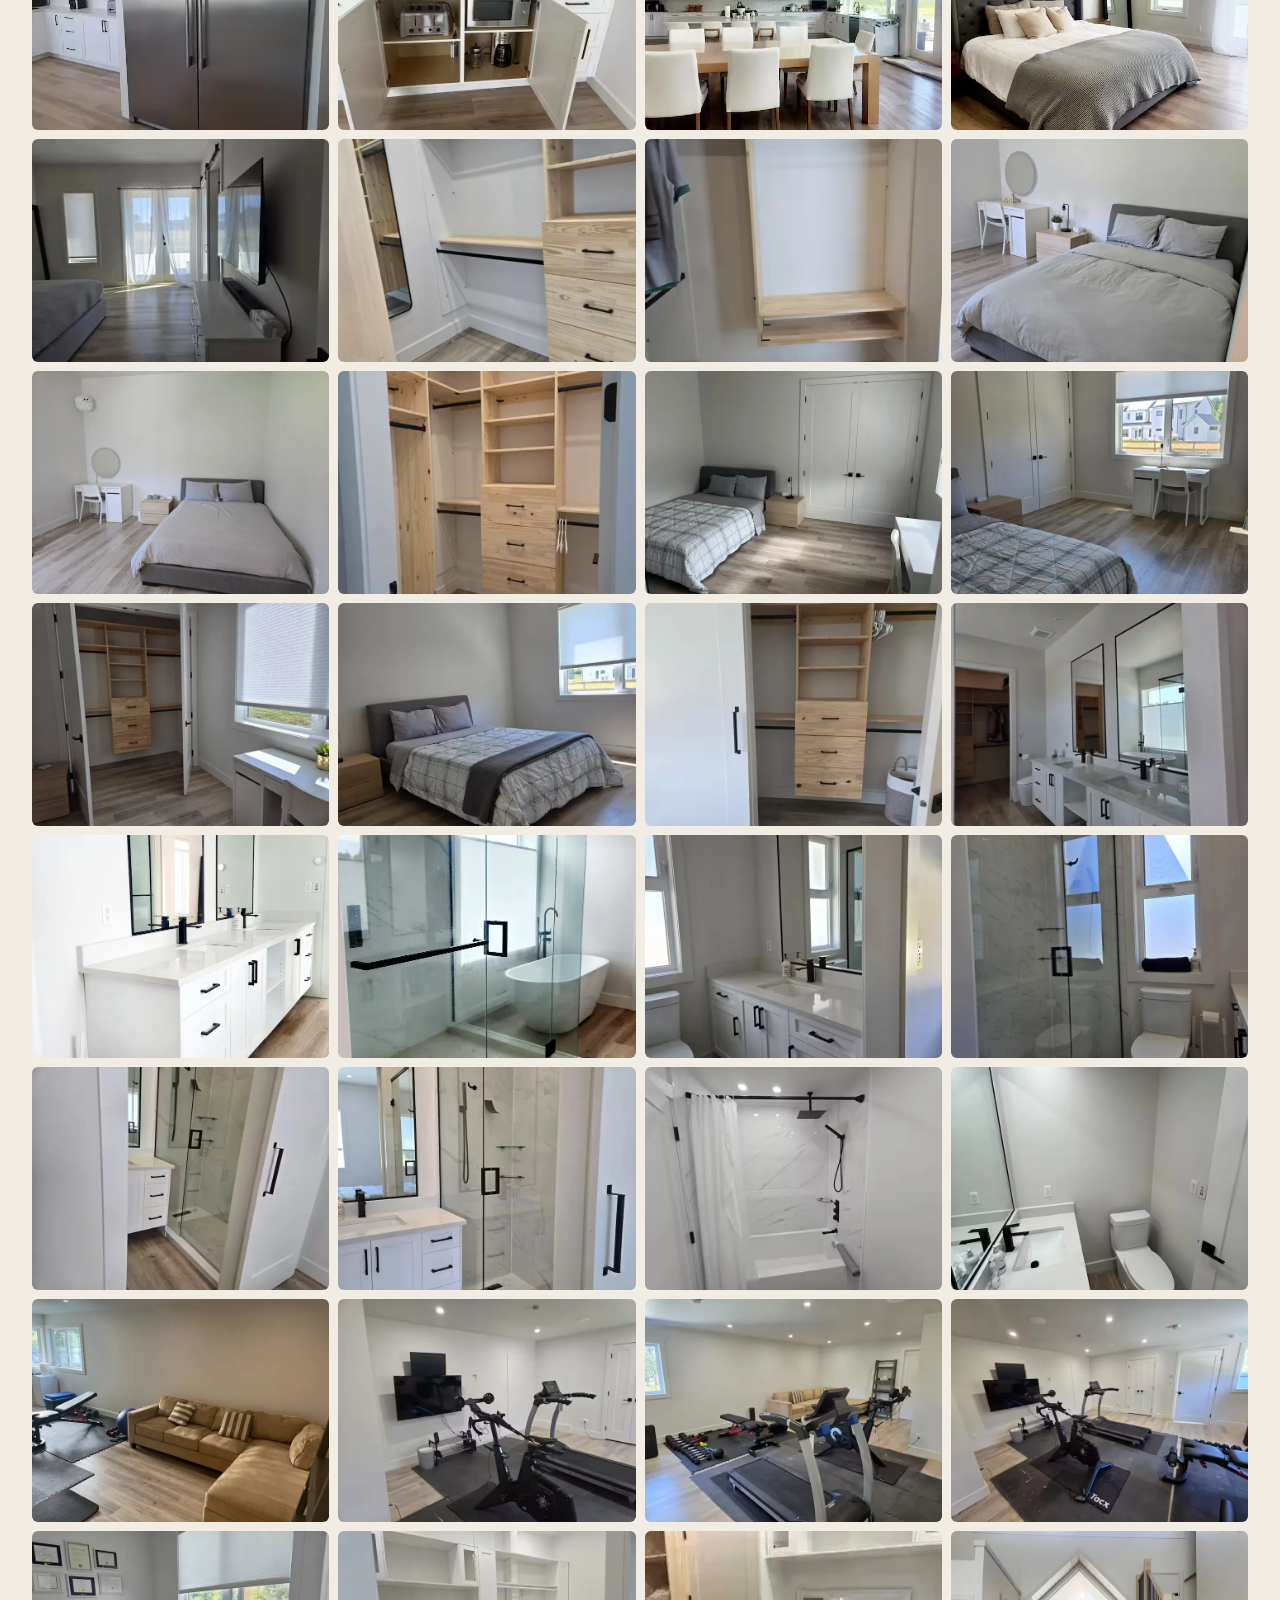
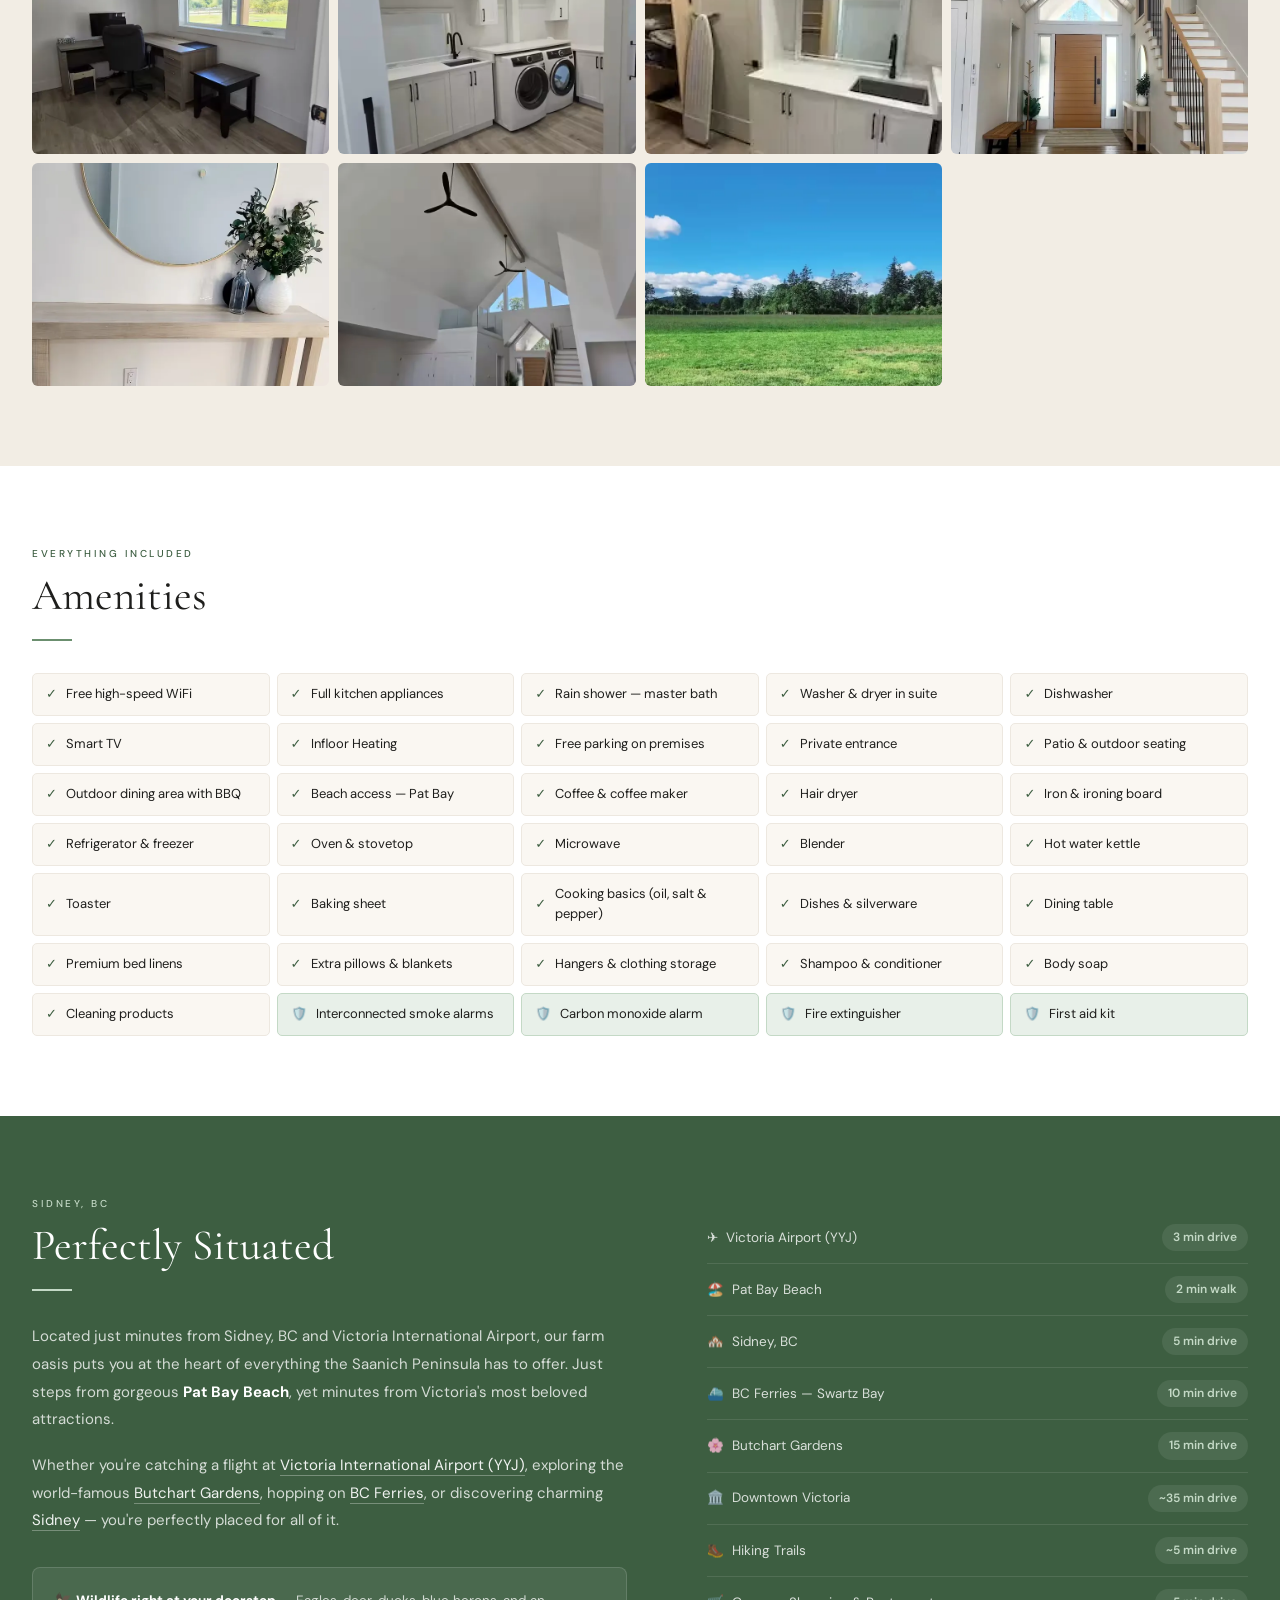
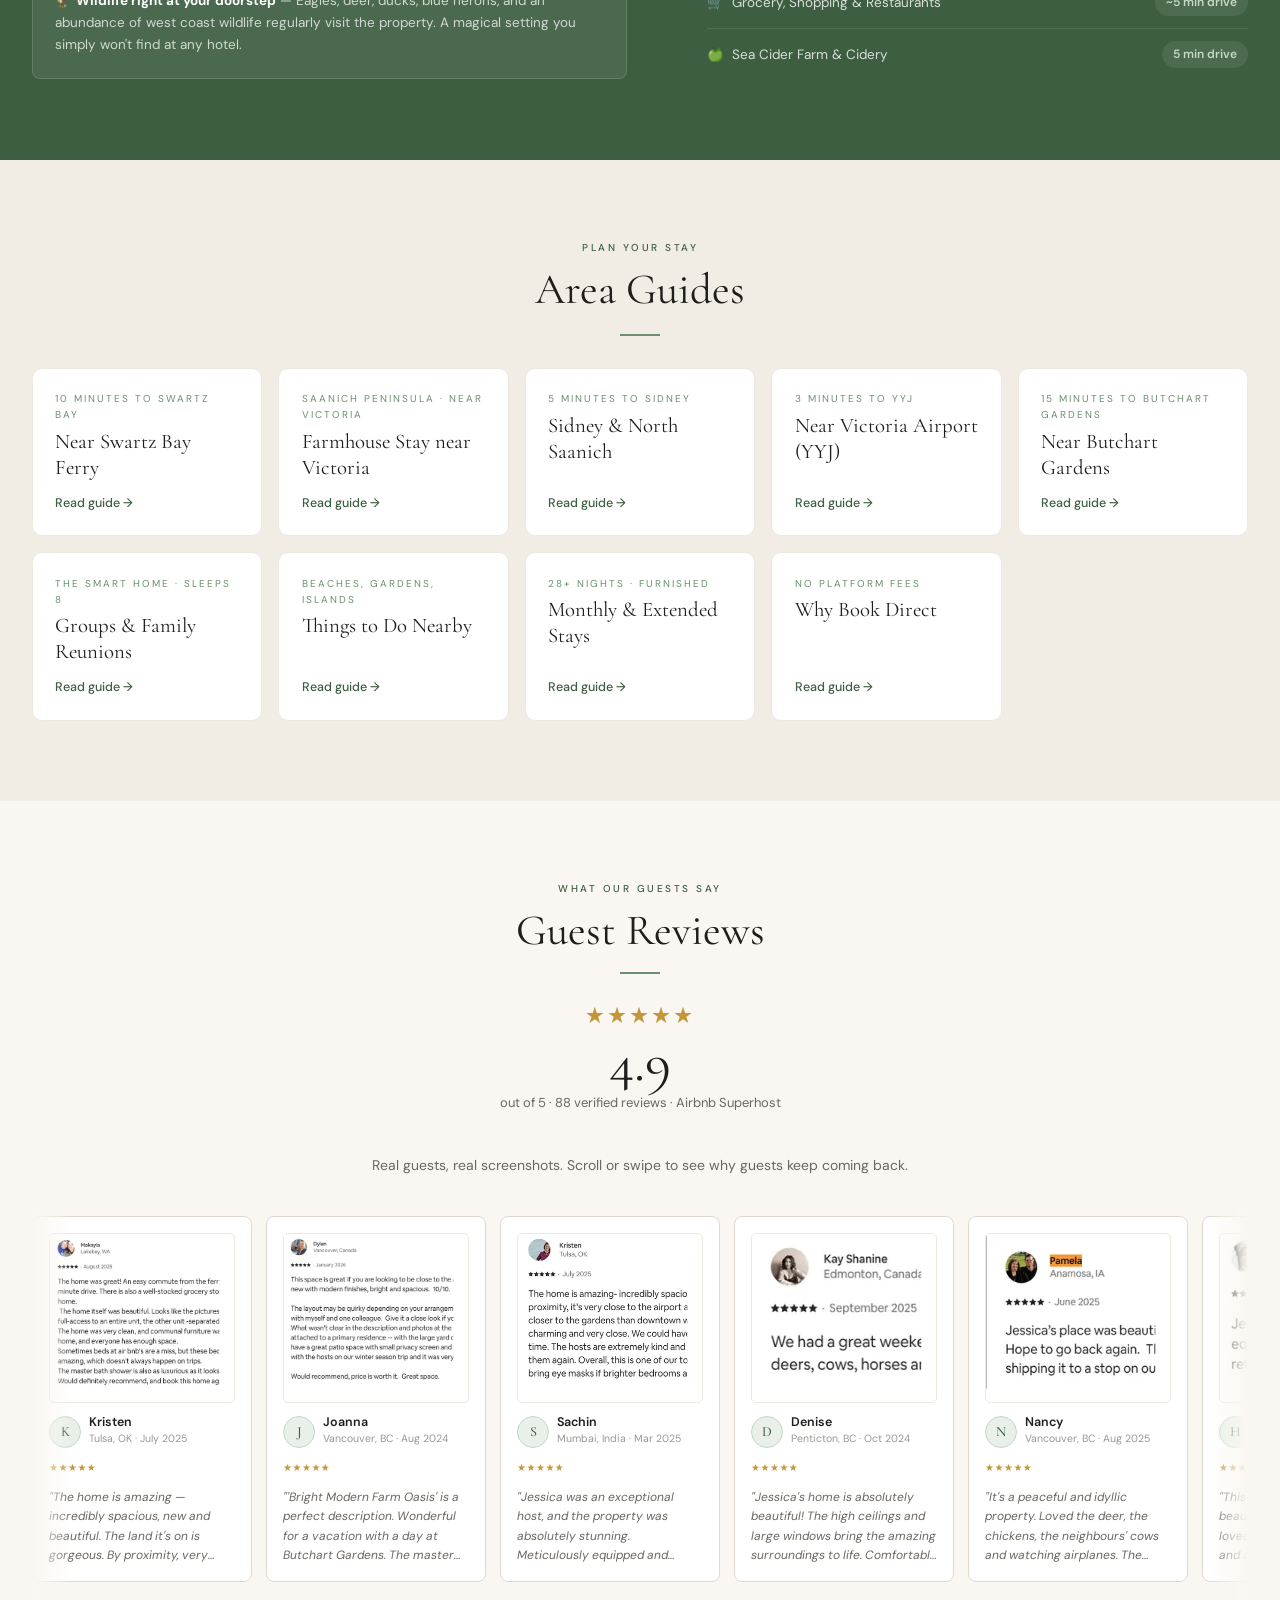
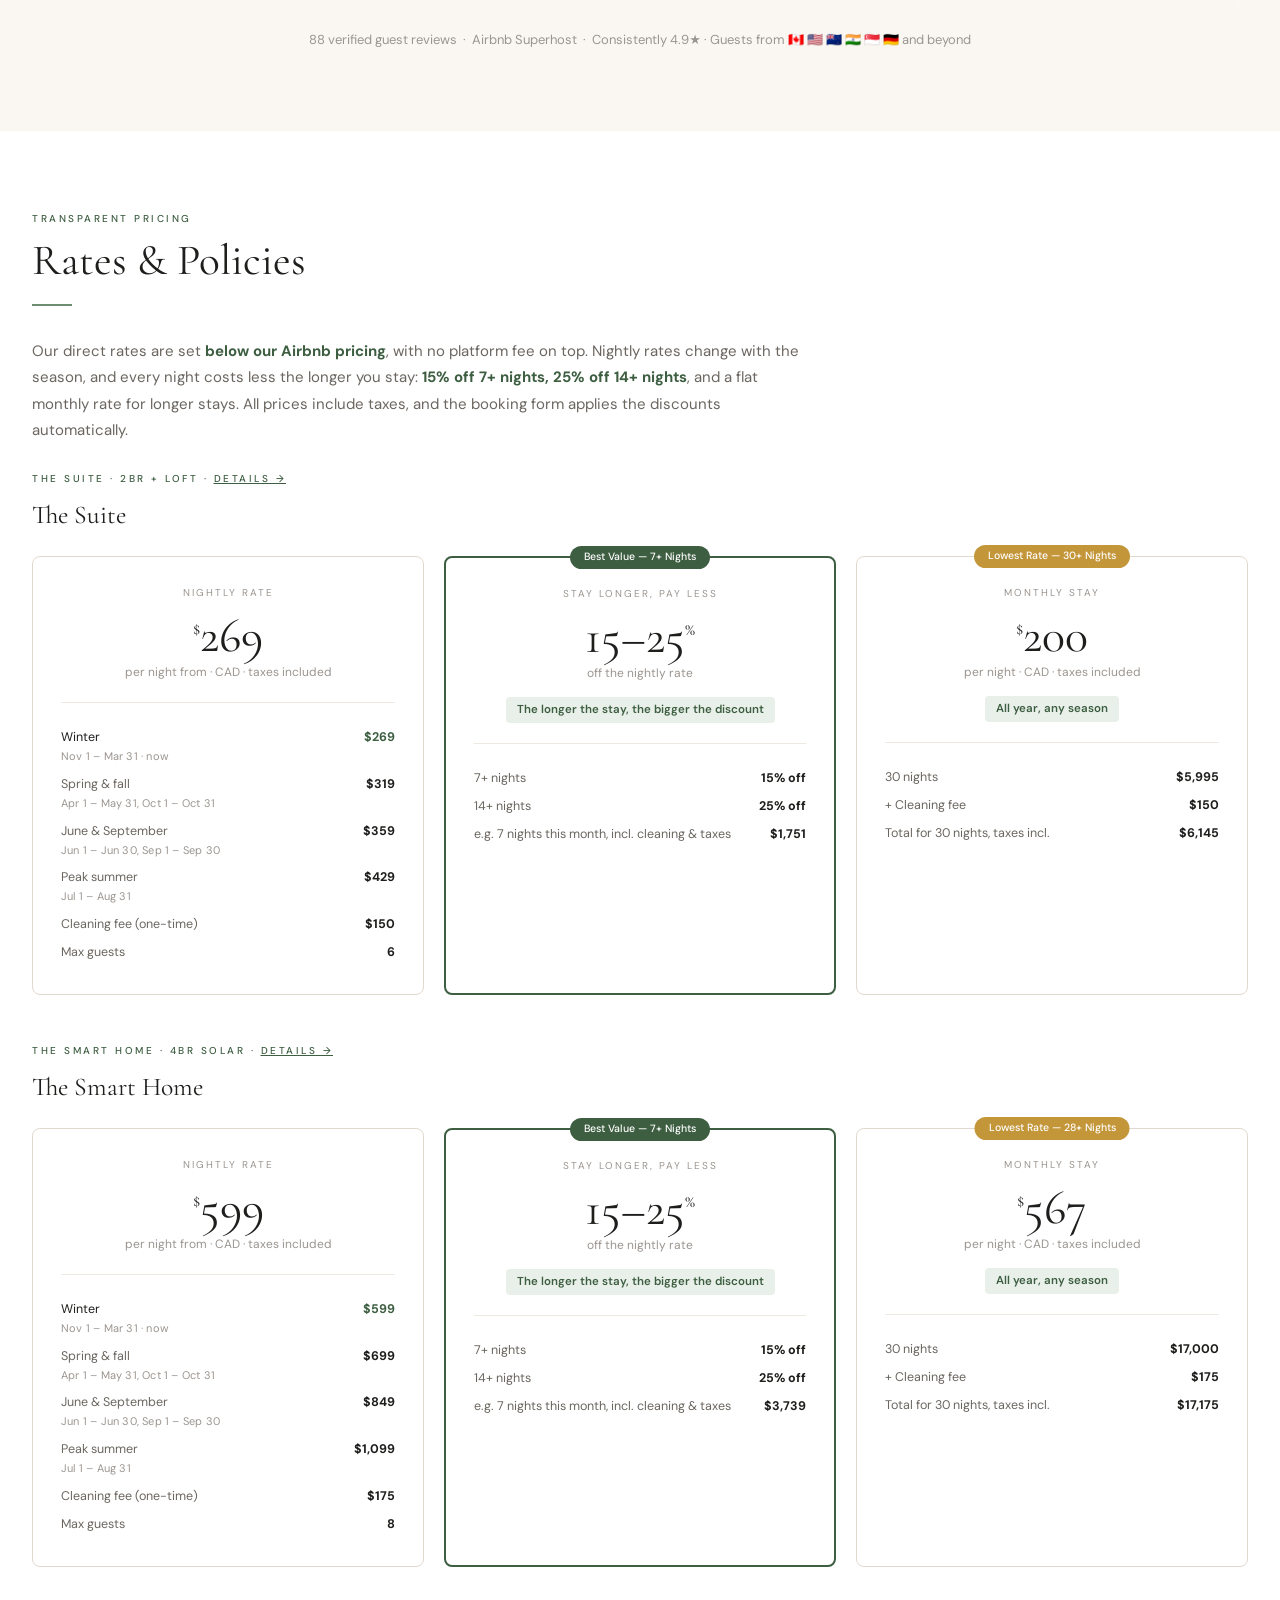
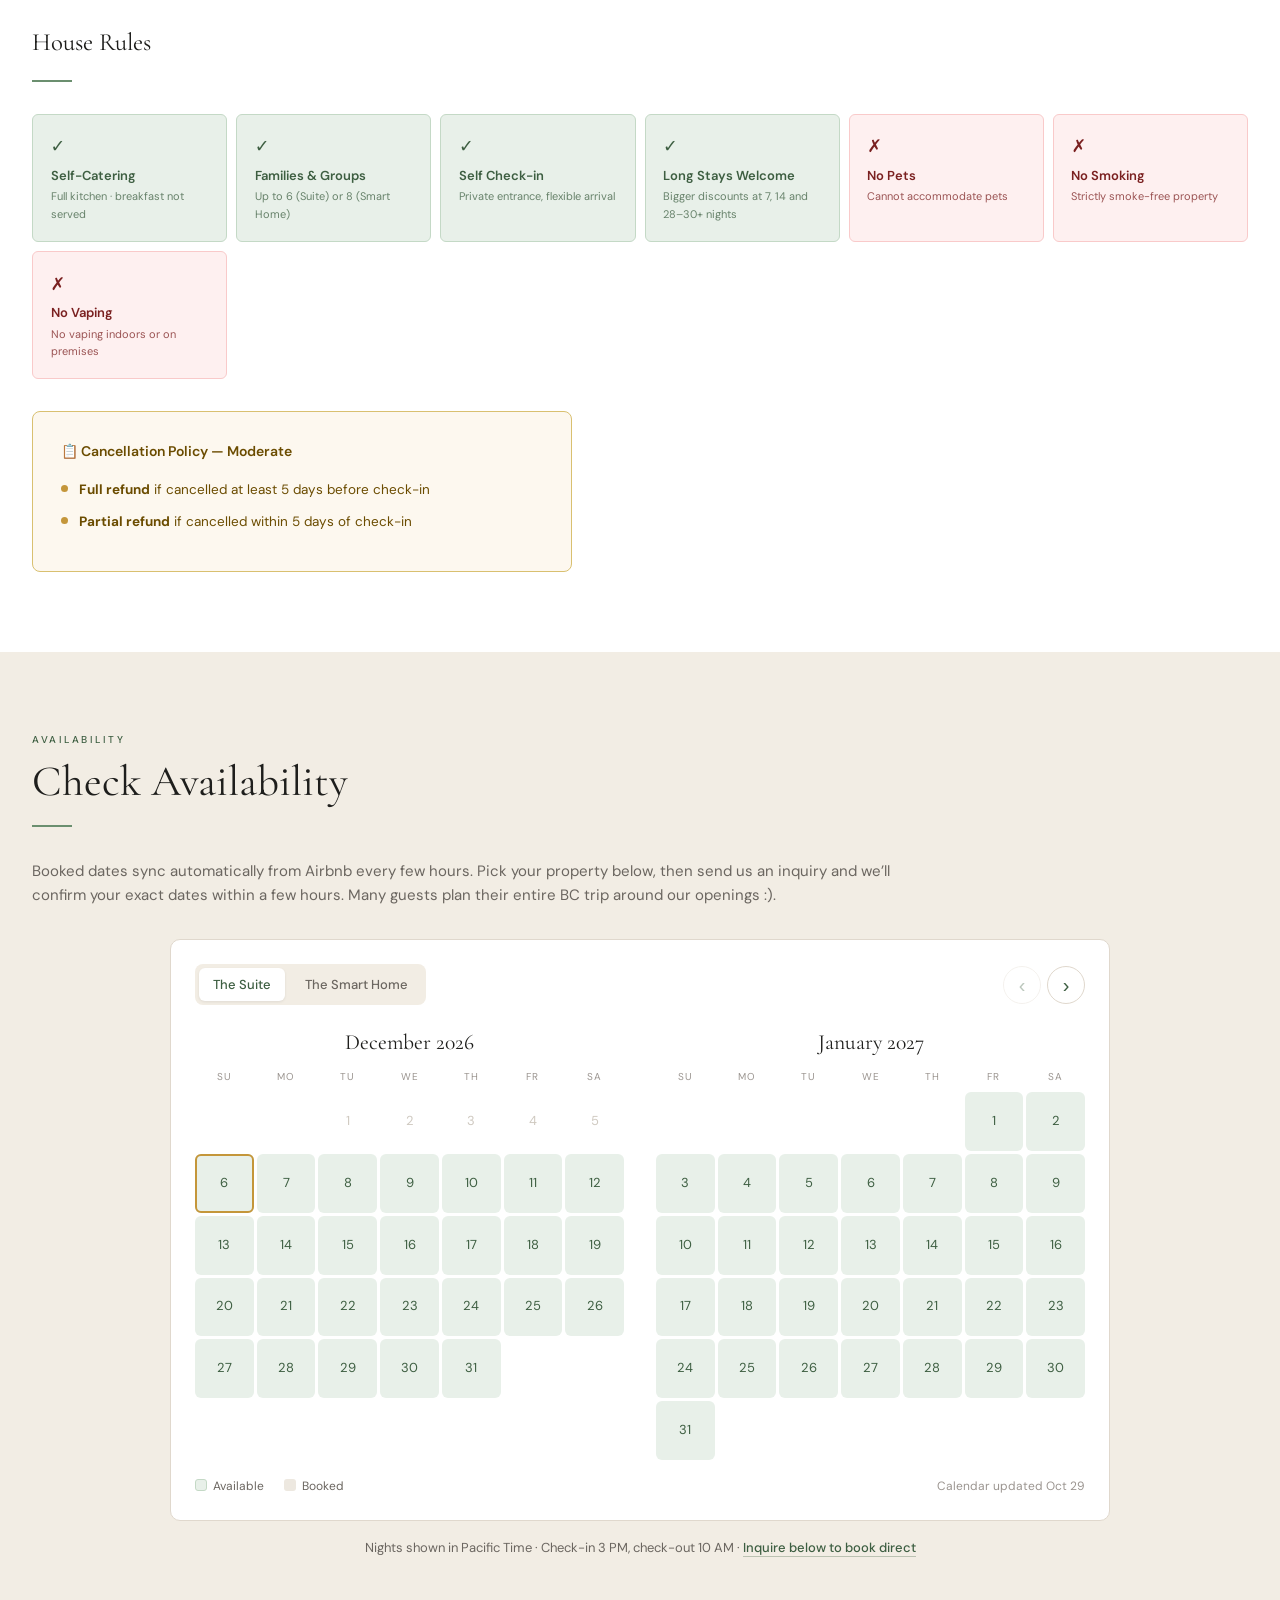
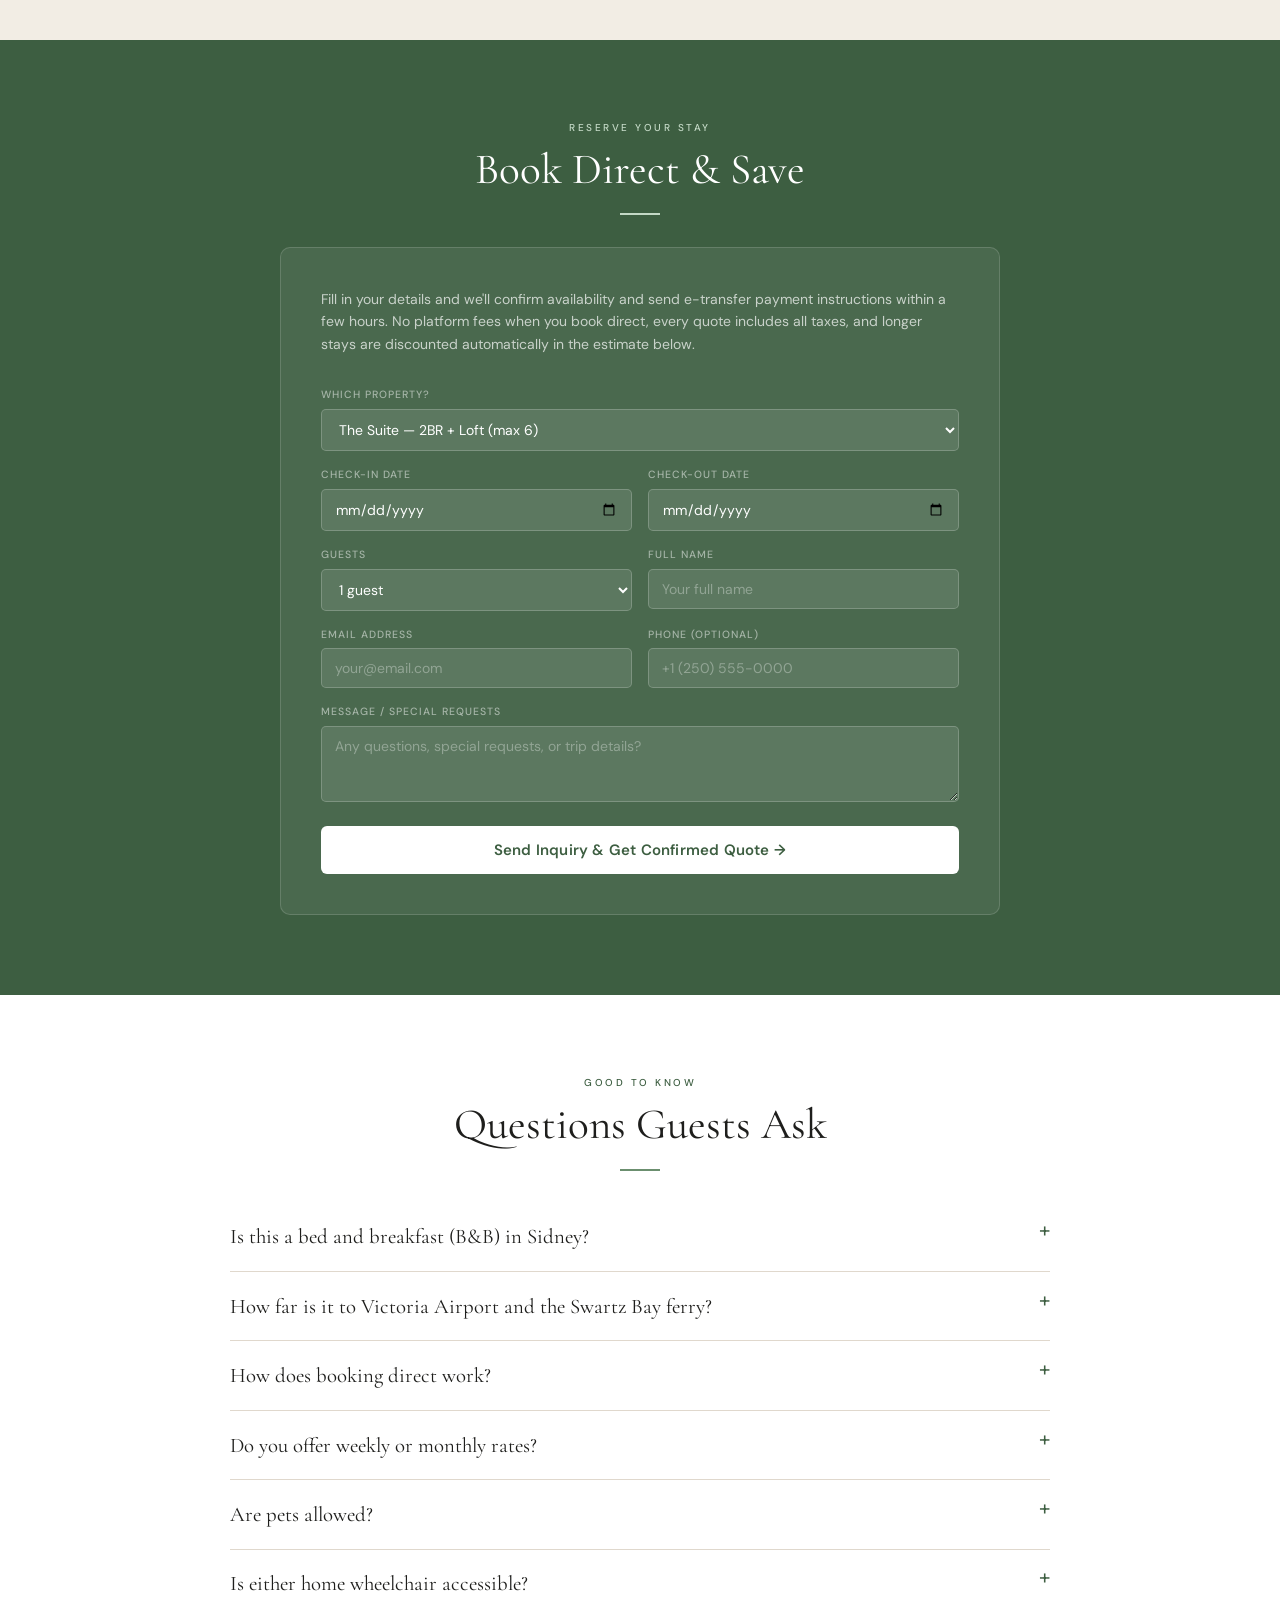
==== commit 3caf3d67: "Home FAQ: answer the 'B&B in Sidney' search honestly; add handoff notes Co-Authored-By: Claude Fable" ====
--- a/index.html
+++ b/index.html
@@ -178,10 +178,10 @@
       "mainEntity": [
         {
           "@type": "Question",
-          "name": "Is breakfast included?",
+          "name": "Is this a bed and breakfast (B&B) in Sidney?",
           "acceptedAnswer": {
             "@type": "Answer",
-            "text": "No. Both rentals are self-catering: each has a full kitchen stocked with cooking basics, coffee and a coffee maker. Sidney's cafés and grocery stores are a 5-minute drive."
+            "text": "Many guests find us while searching for a B&B near Sidney, BC. We're a self-catering farm stay rather than a traditional bed and breakfast: no breakfast is served, but each home has a full kitchen stocked with cooking basics, coffee and a coffee maker, and you get whole private homes instead of a room. Sidney's cafés and grocery stores are a 5-minute drive."
           }
         },
         {
@@ -1502,7 +1502,7 @@
     <h2 class="section-title" style="text-align:center">Questions Guests Ask</h2>
     <div class="rule" style="margin-left:auto;margin-right:auto"></div>
     <div class="faq-list" style="margin-top:1.5rem">
-      <details><summary>Is breakfast included?</summary><p>No. Both rentals are self-catering: each has a full kitchen stocked with cooking basics, coffee and a coffee maker. Sidney's cafés and grocery stores are a 5-minute drive.</p></details>
+      <details><summary>Is this a bed and breakfast (B&amp;B) in Sidney?</summary><p>Many guests find us while searching for a B&amp;B near Sidney, BC. We're a self-catering farm stay rather than a traditional bed and breakfast: no breakfast is served, but each home has a full kitchen stocked with cooking basics, coffee and a coffee maker, and you get whole private homes instead of a room. Sidney's cafés and grocery stores are a 5-minute drive.</p></details>
       <details><summary>How far is it to Victoria Airport and the Swartz Bay ferry?</summary><p>About 3 minutes by car to Victoria International Airport (YYJ) and 10 minutes to the BC Ferries terminal at Swartz Bay. Downtown Victoria is roughly 35 minutes.</p></details>
       <details><summary>How does booking direct work?</summary><p>Send your dates through the inquiry form. We confirm availability and a quote within a few hours, a 50% deposit by Interac e-Transfer holds your dates, and there are no platform fees. Every quote includes all taxes.</p></details>
       <details><summary>Do you offer weekly or monthly rates?</summary><p>Yes. Stays of 7+ nights are discounted, 14+ nights more so, and 28–30+ nights get a flat monthly rate. The estimate on the booking form applies them automatically, and the rates section shows the figures.</p></details>
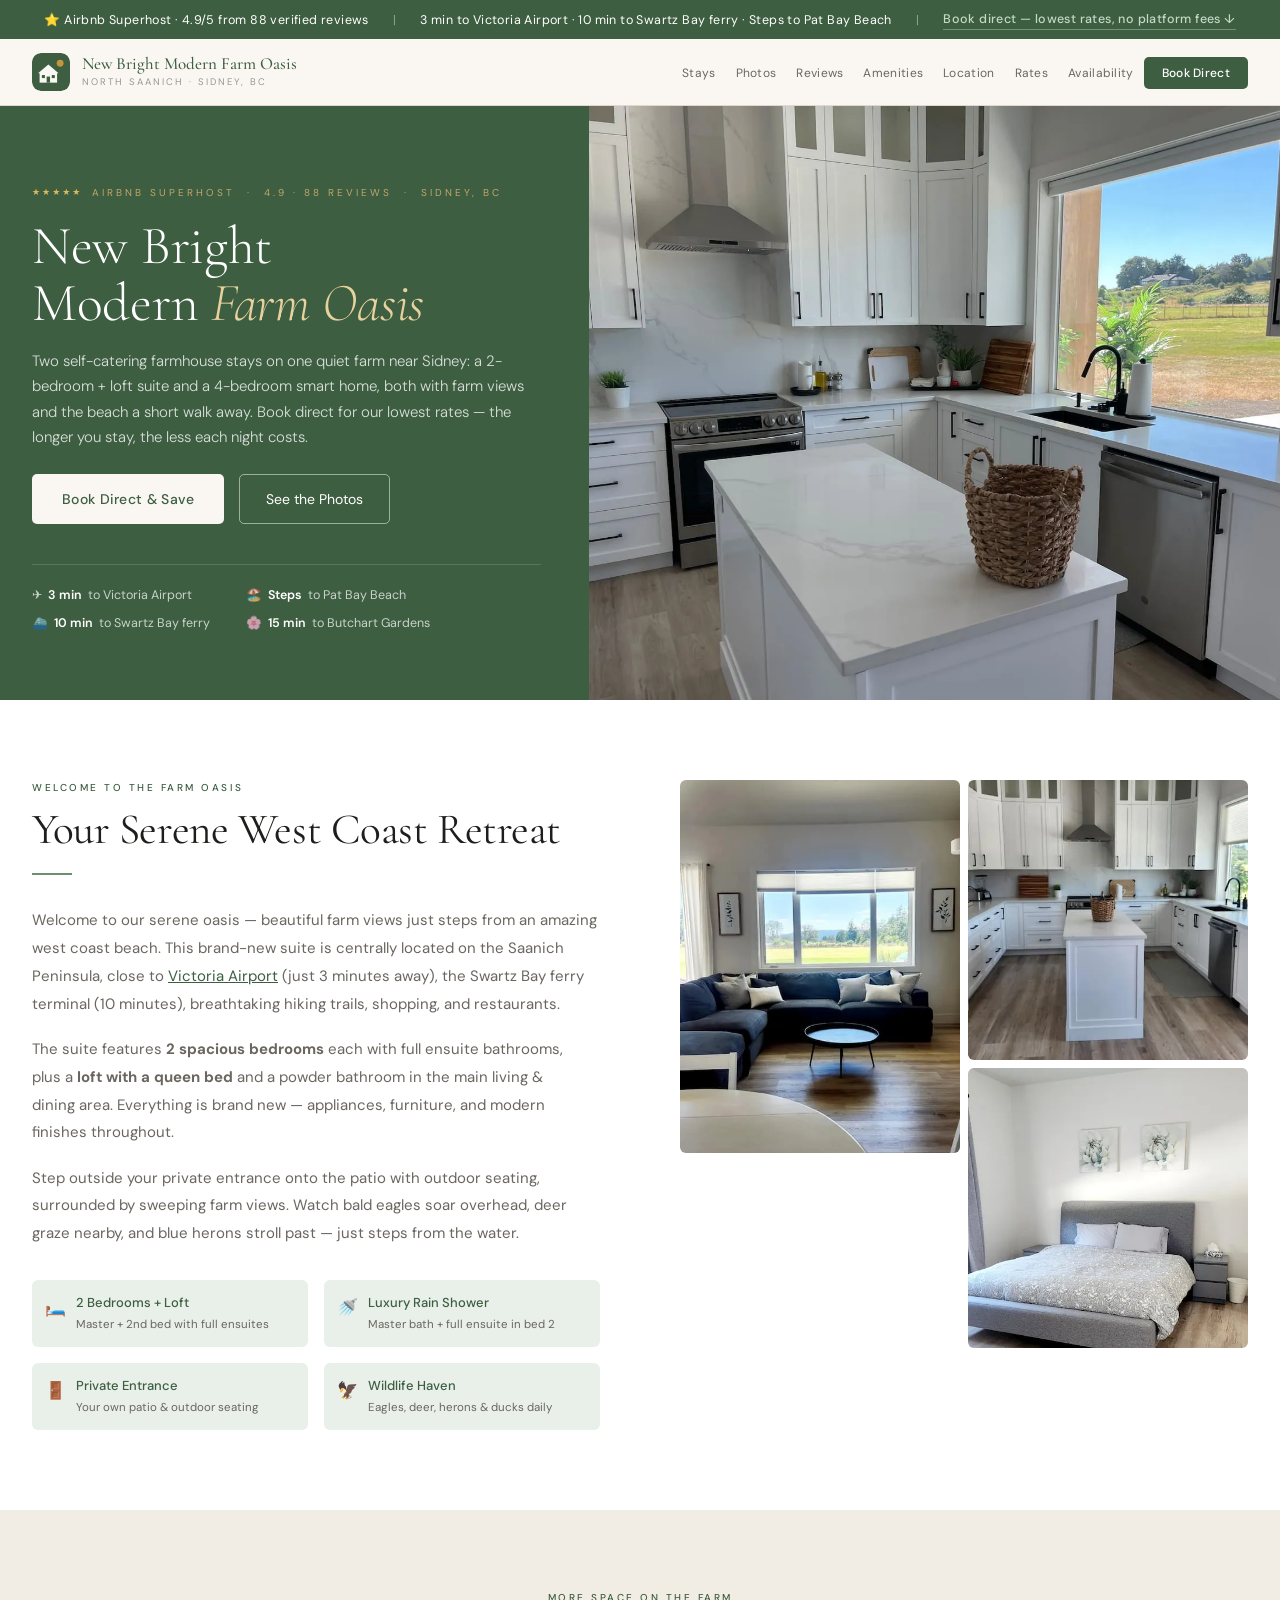
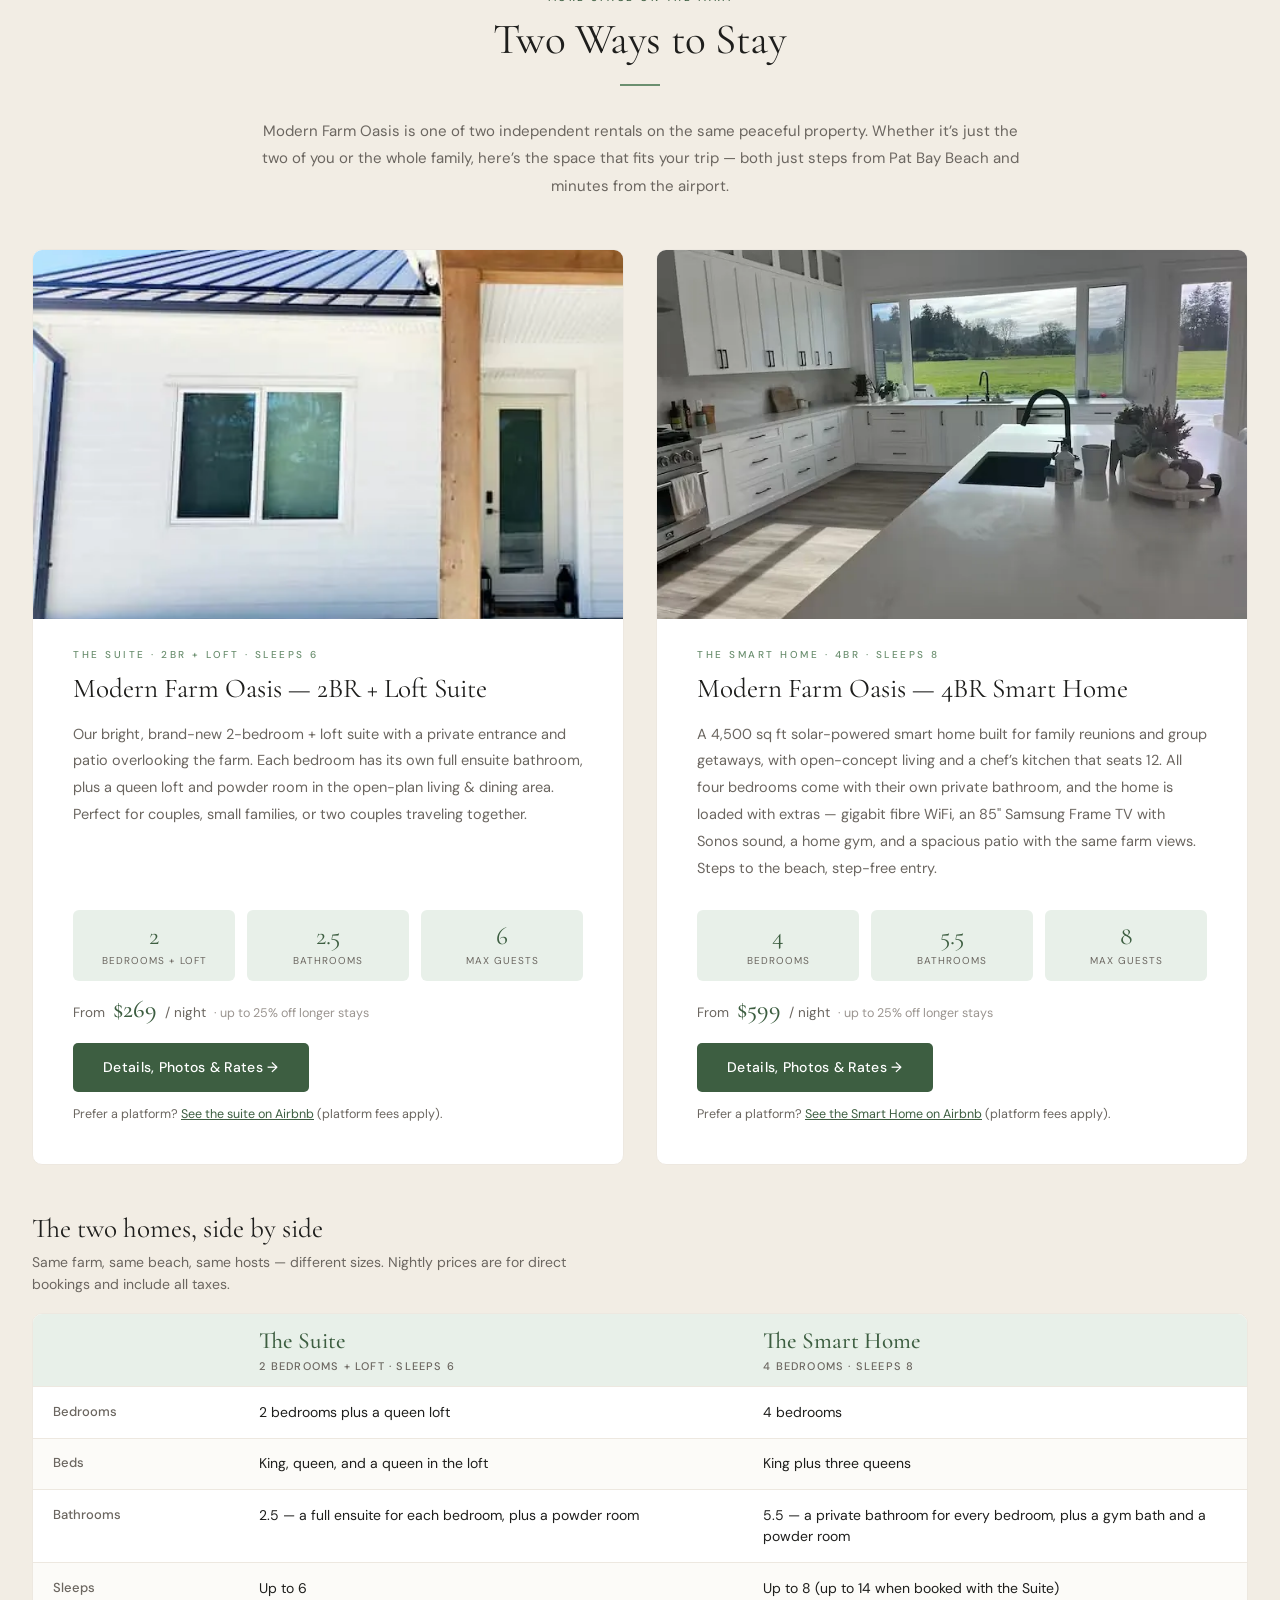
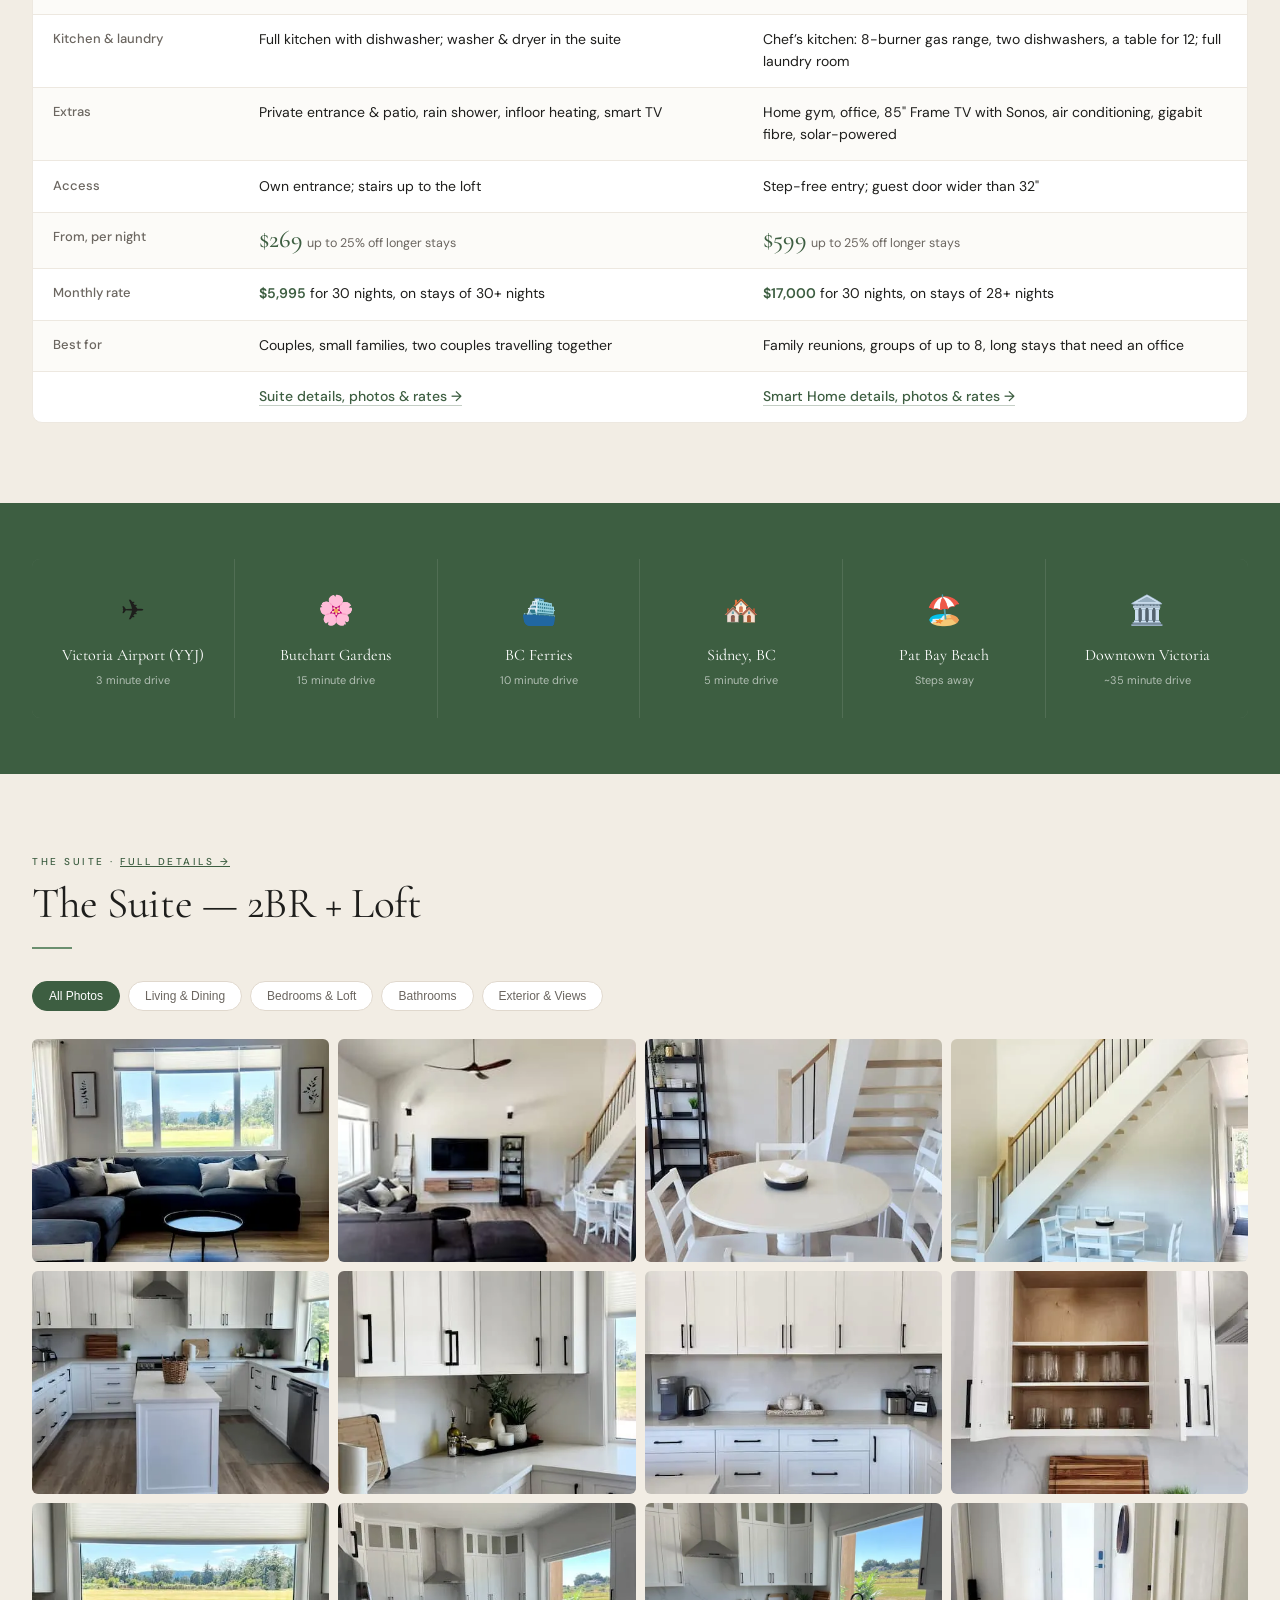
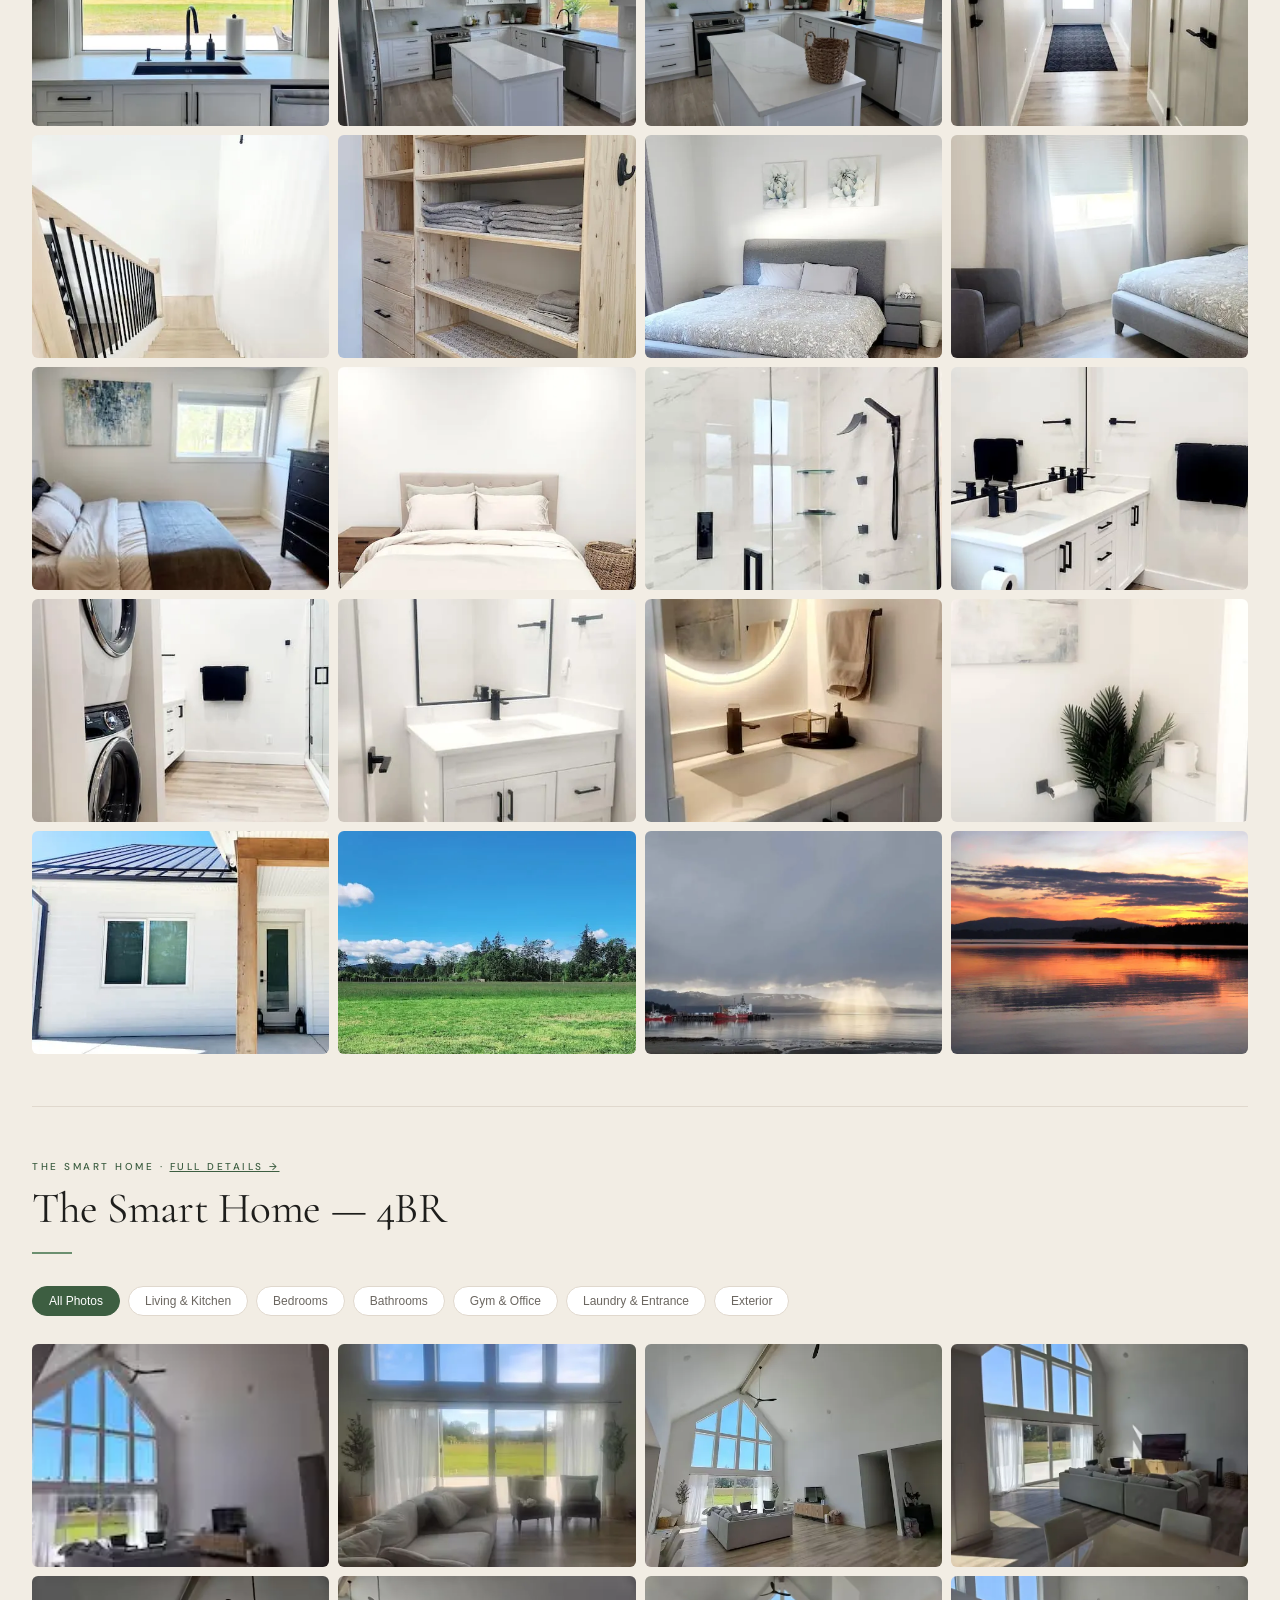
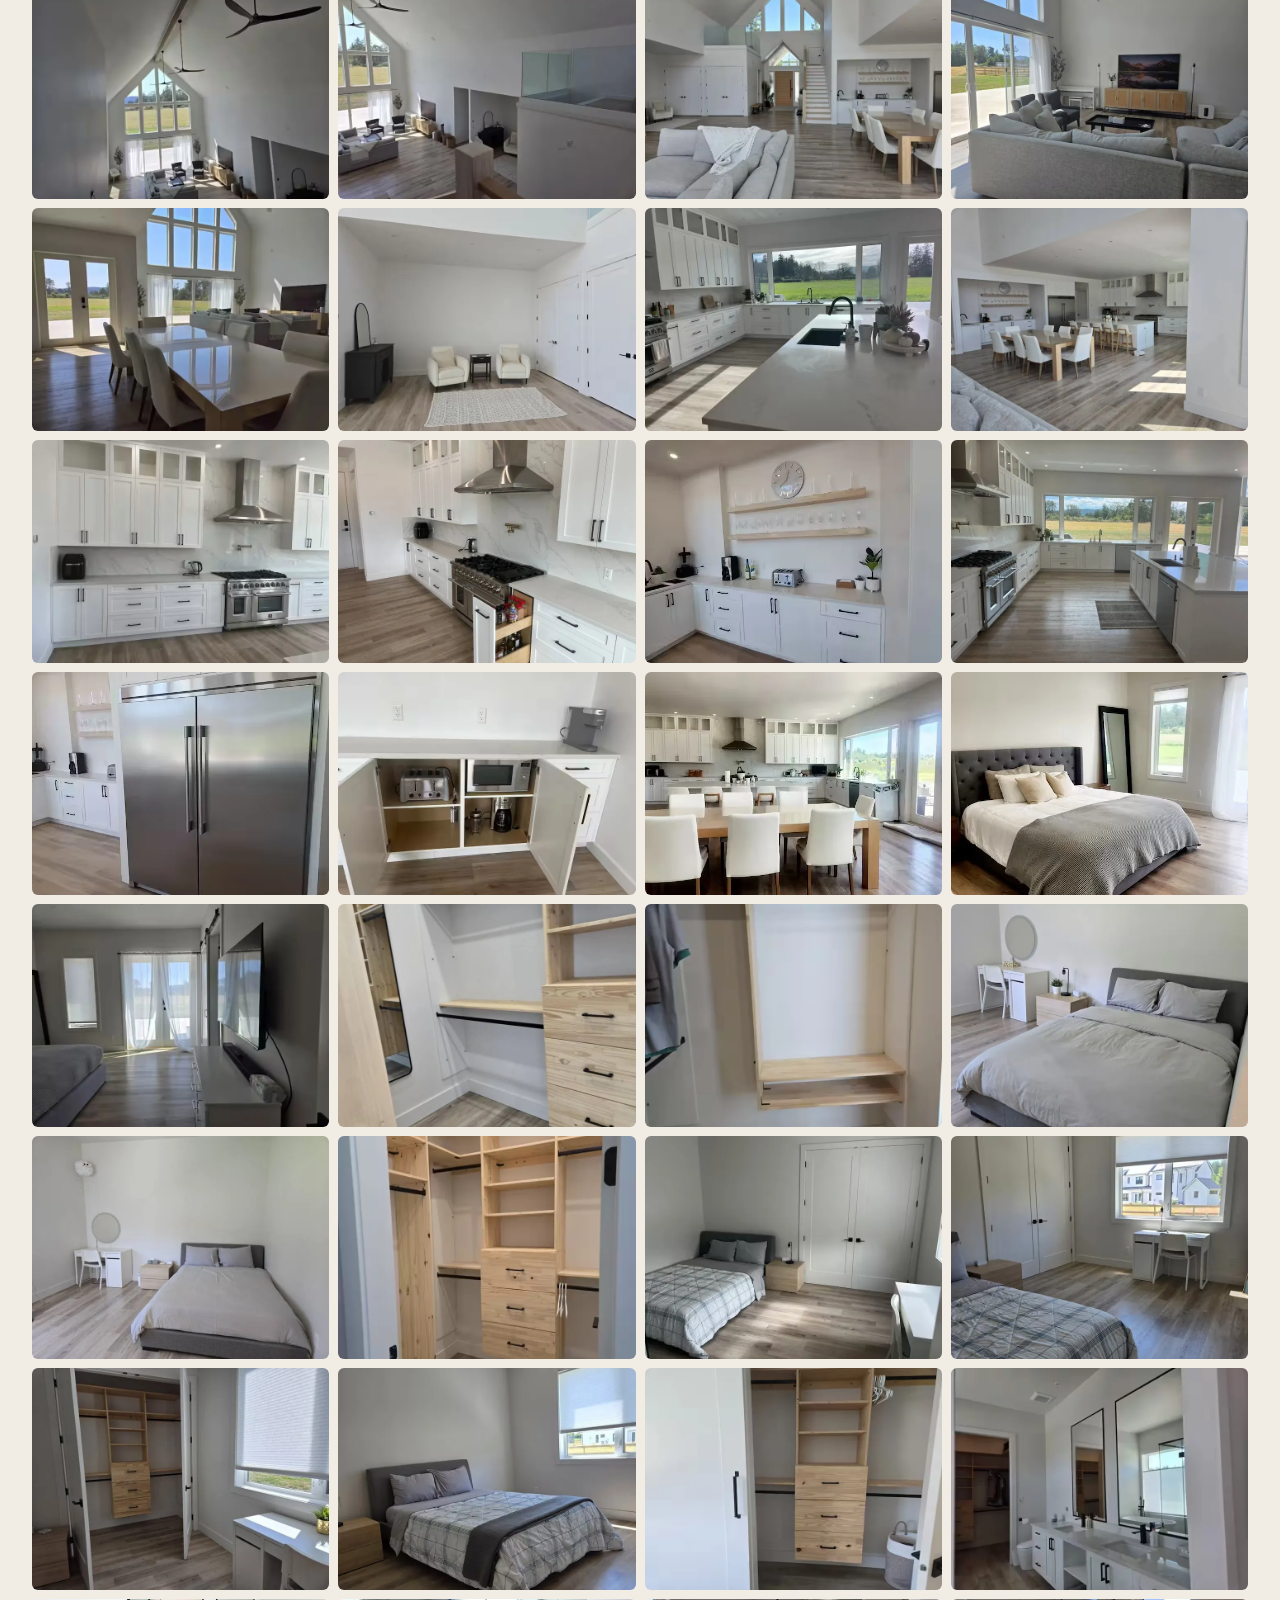
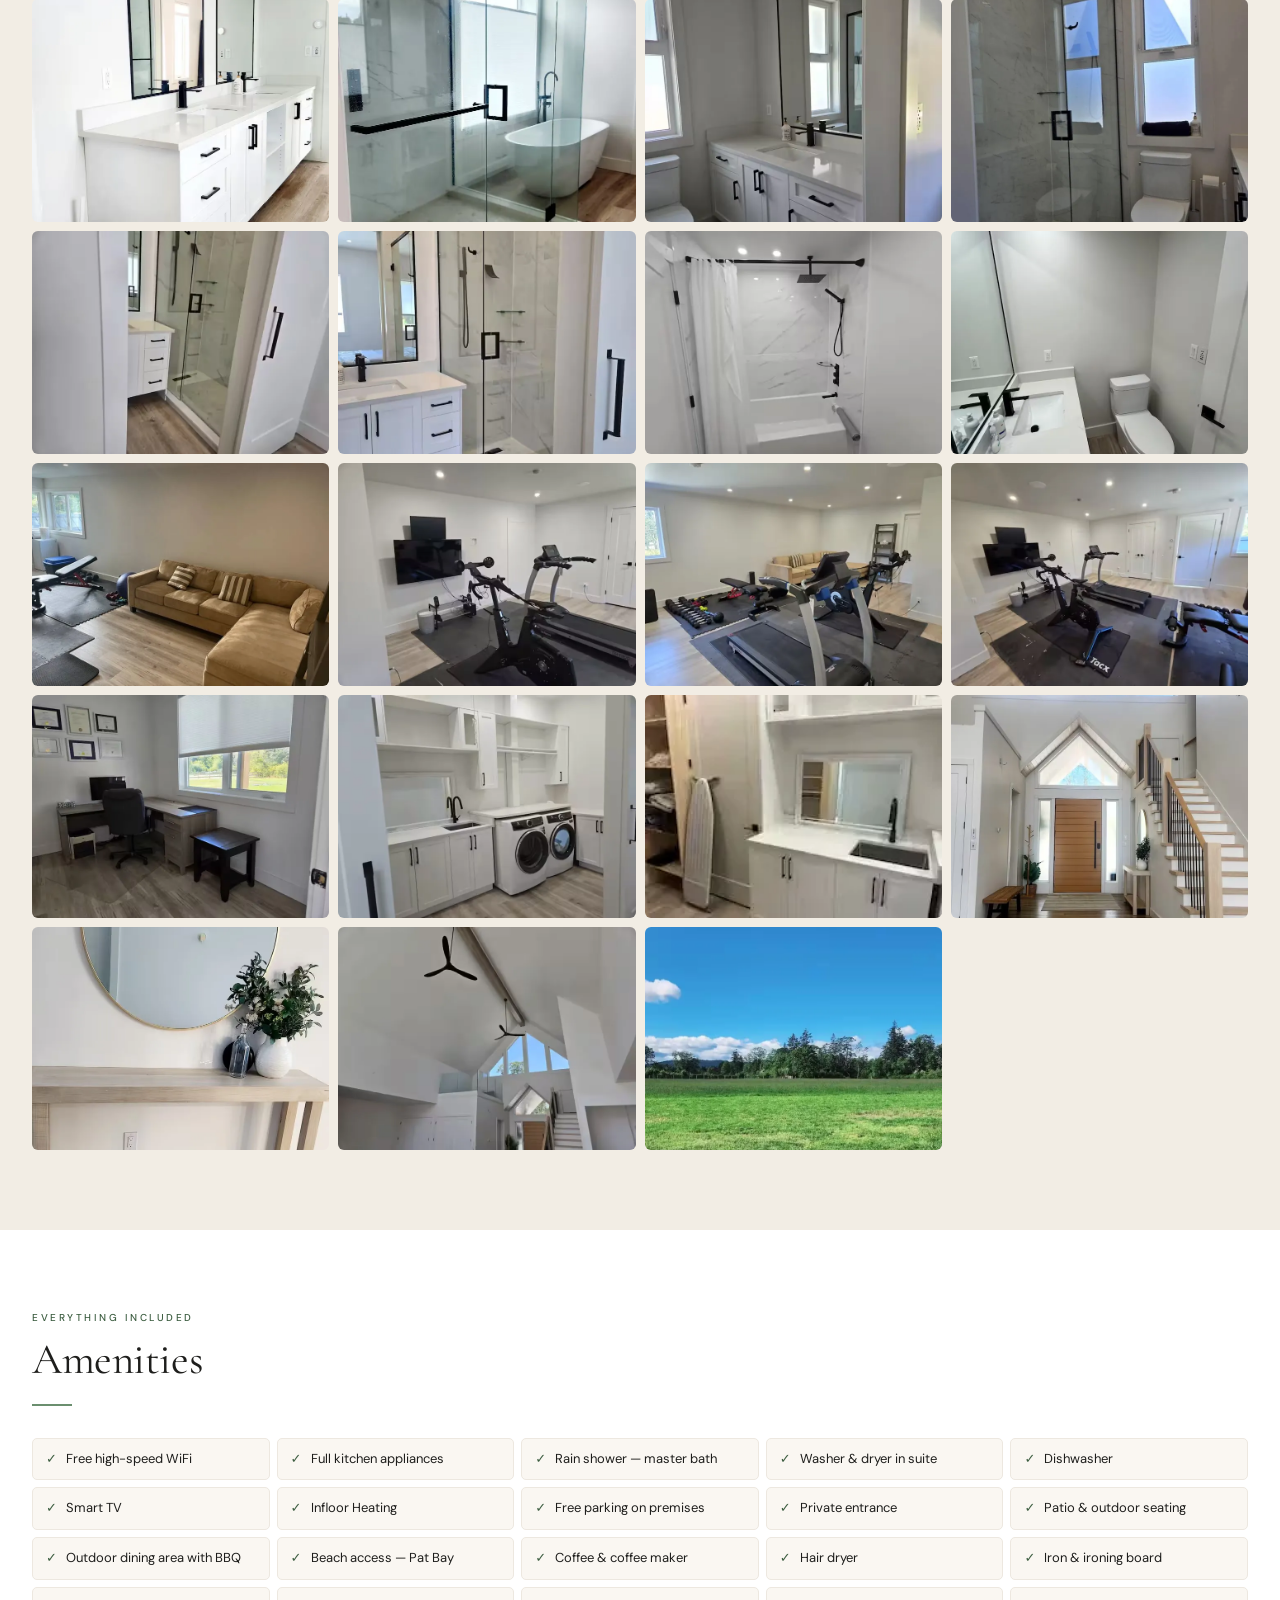
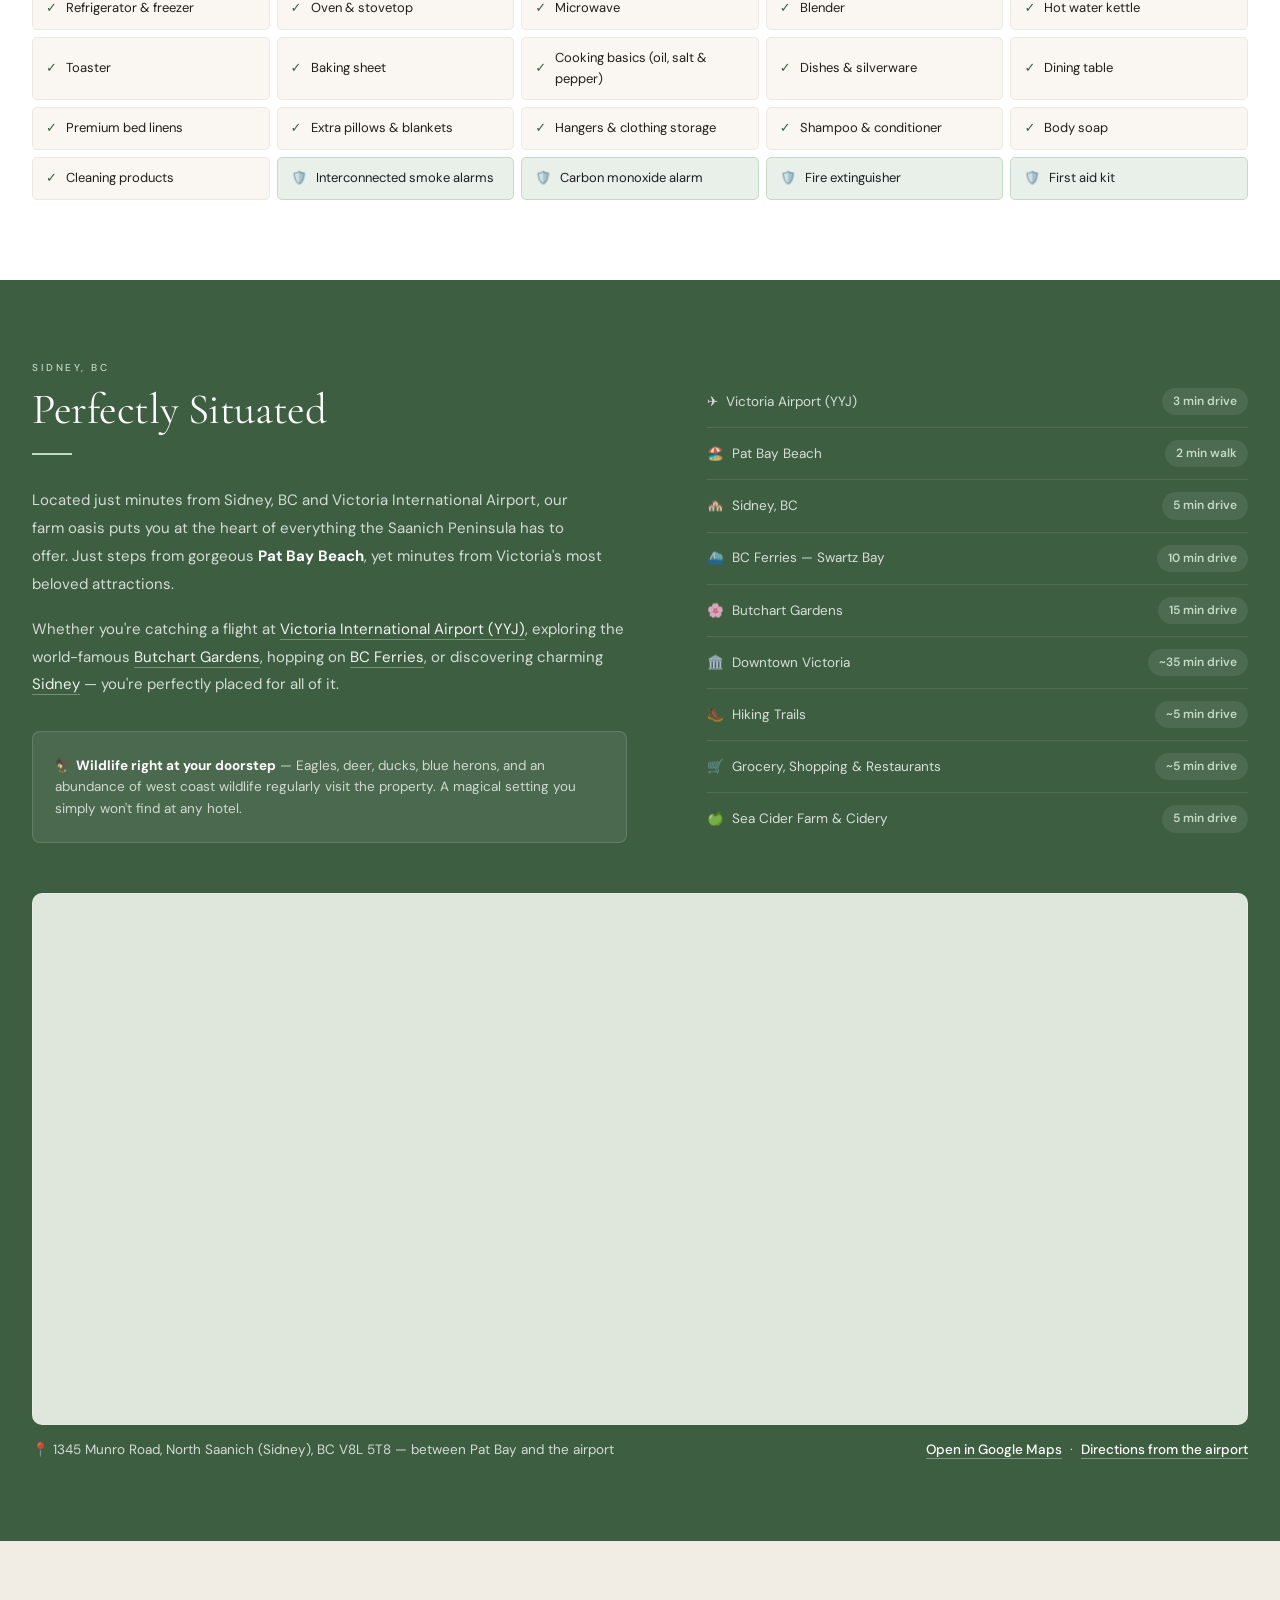
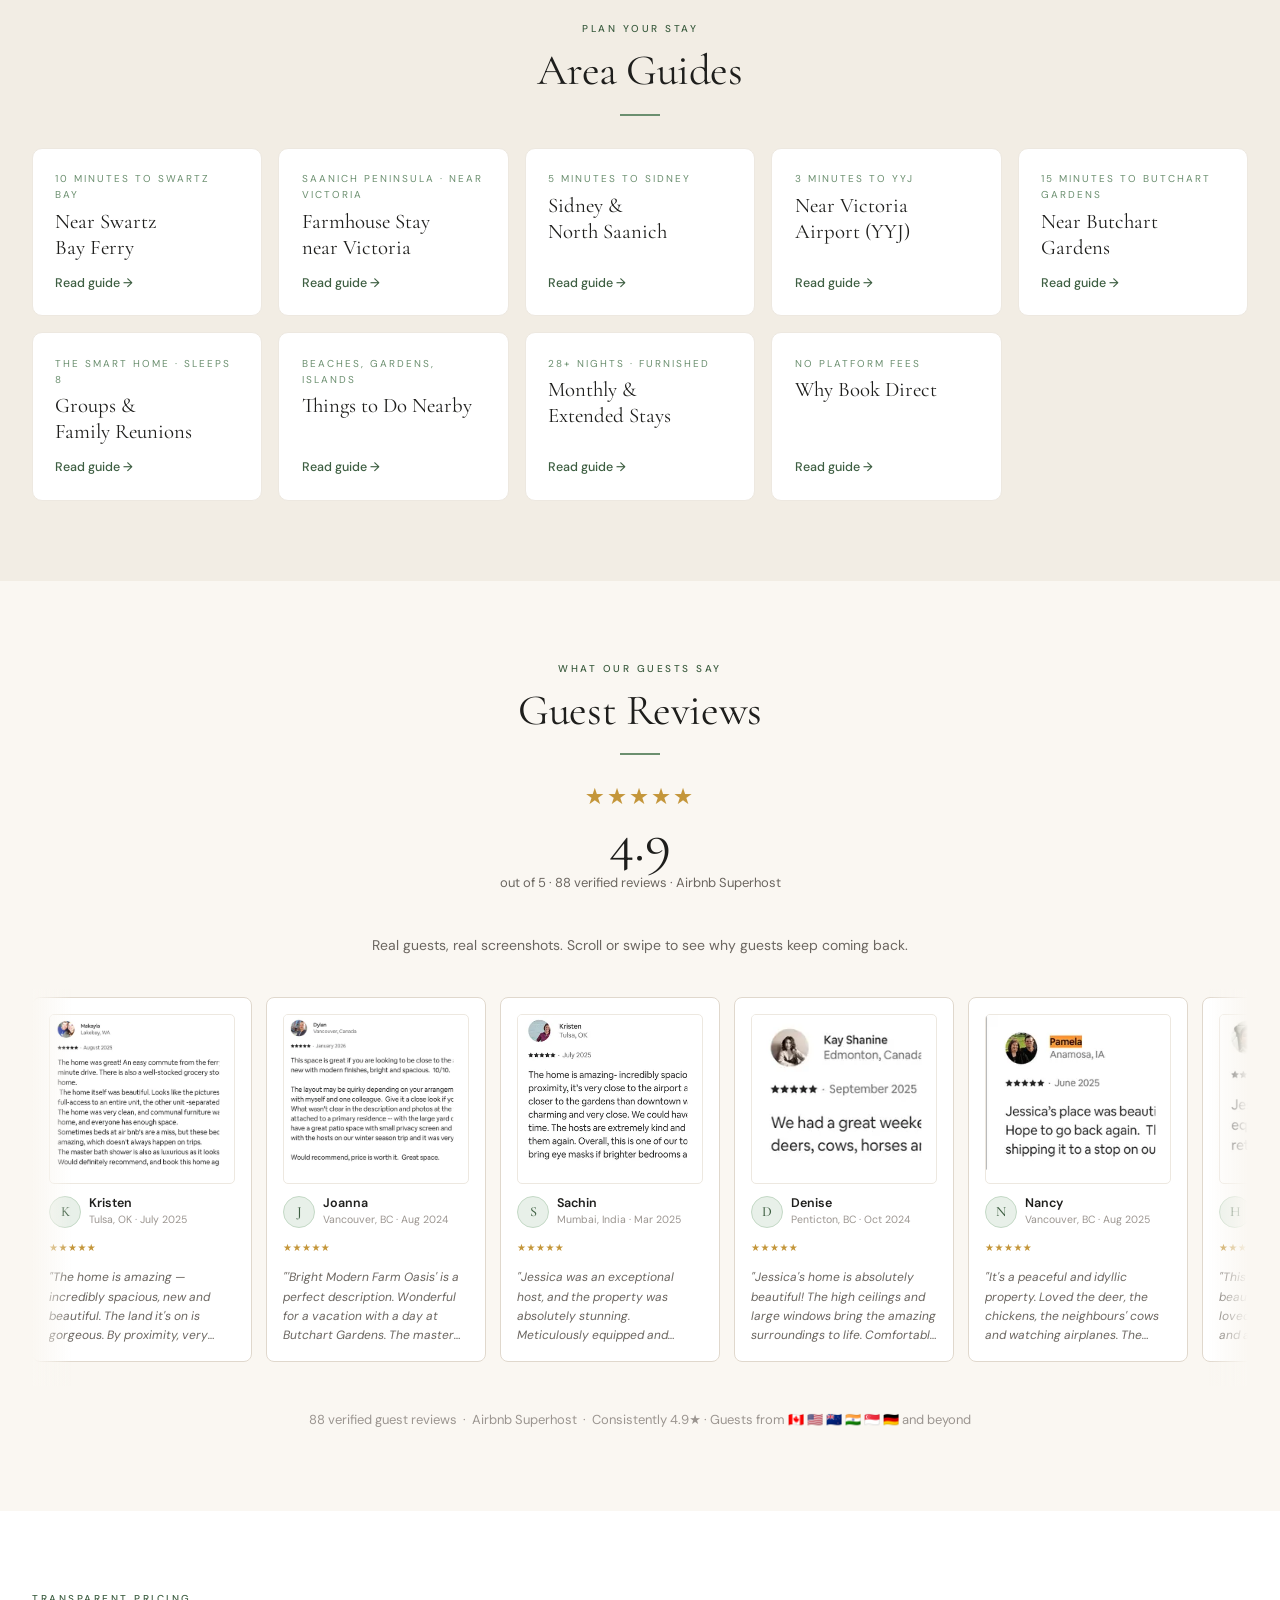
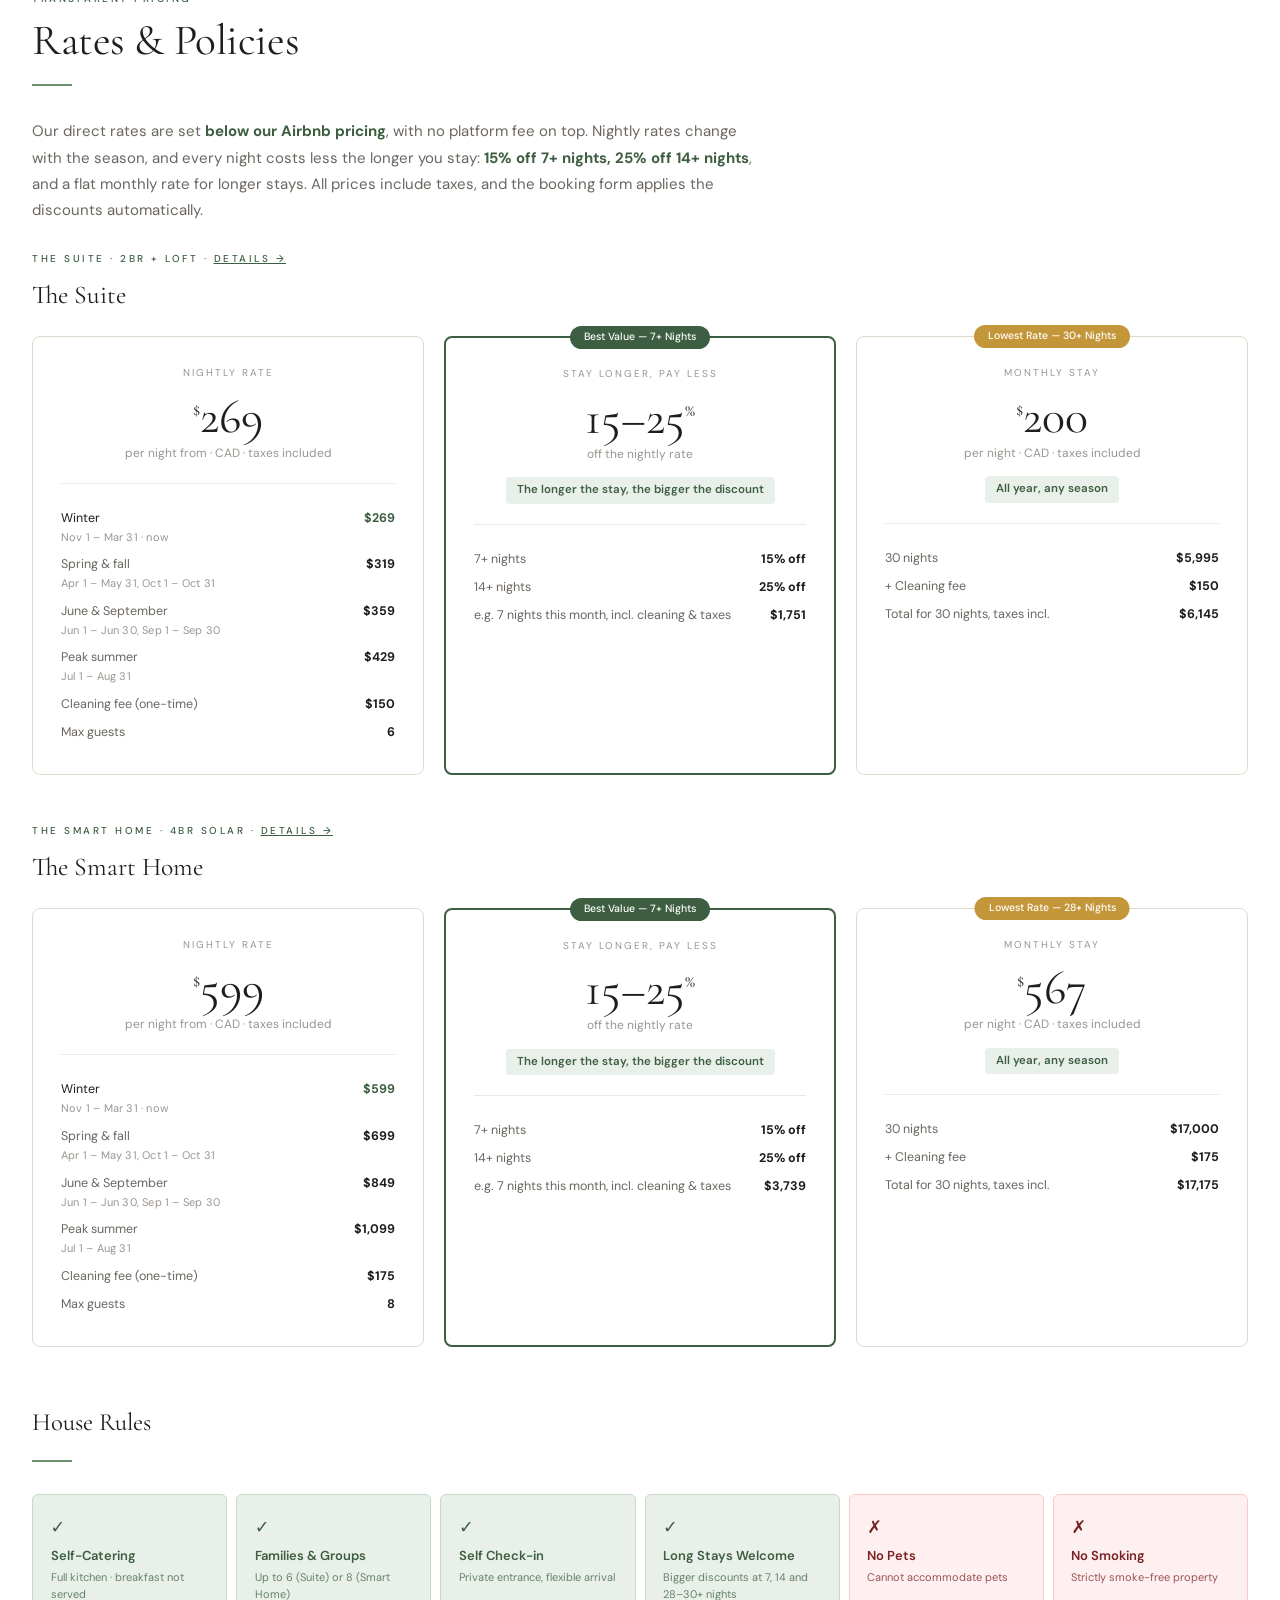
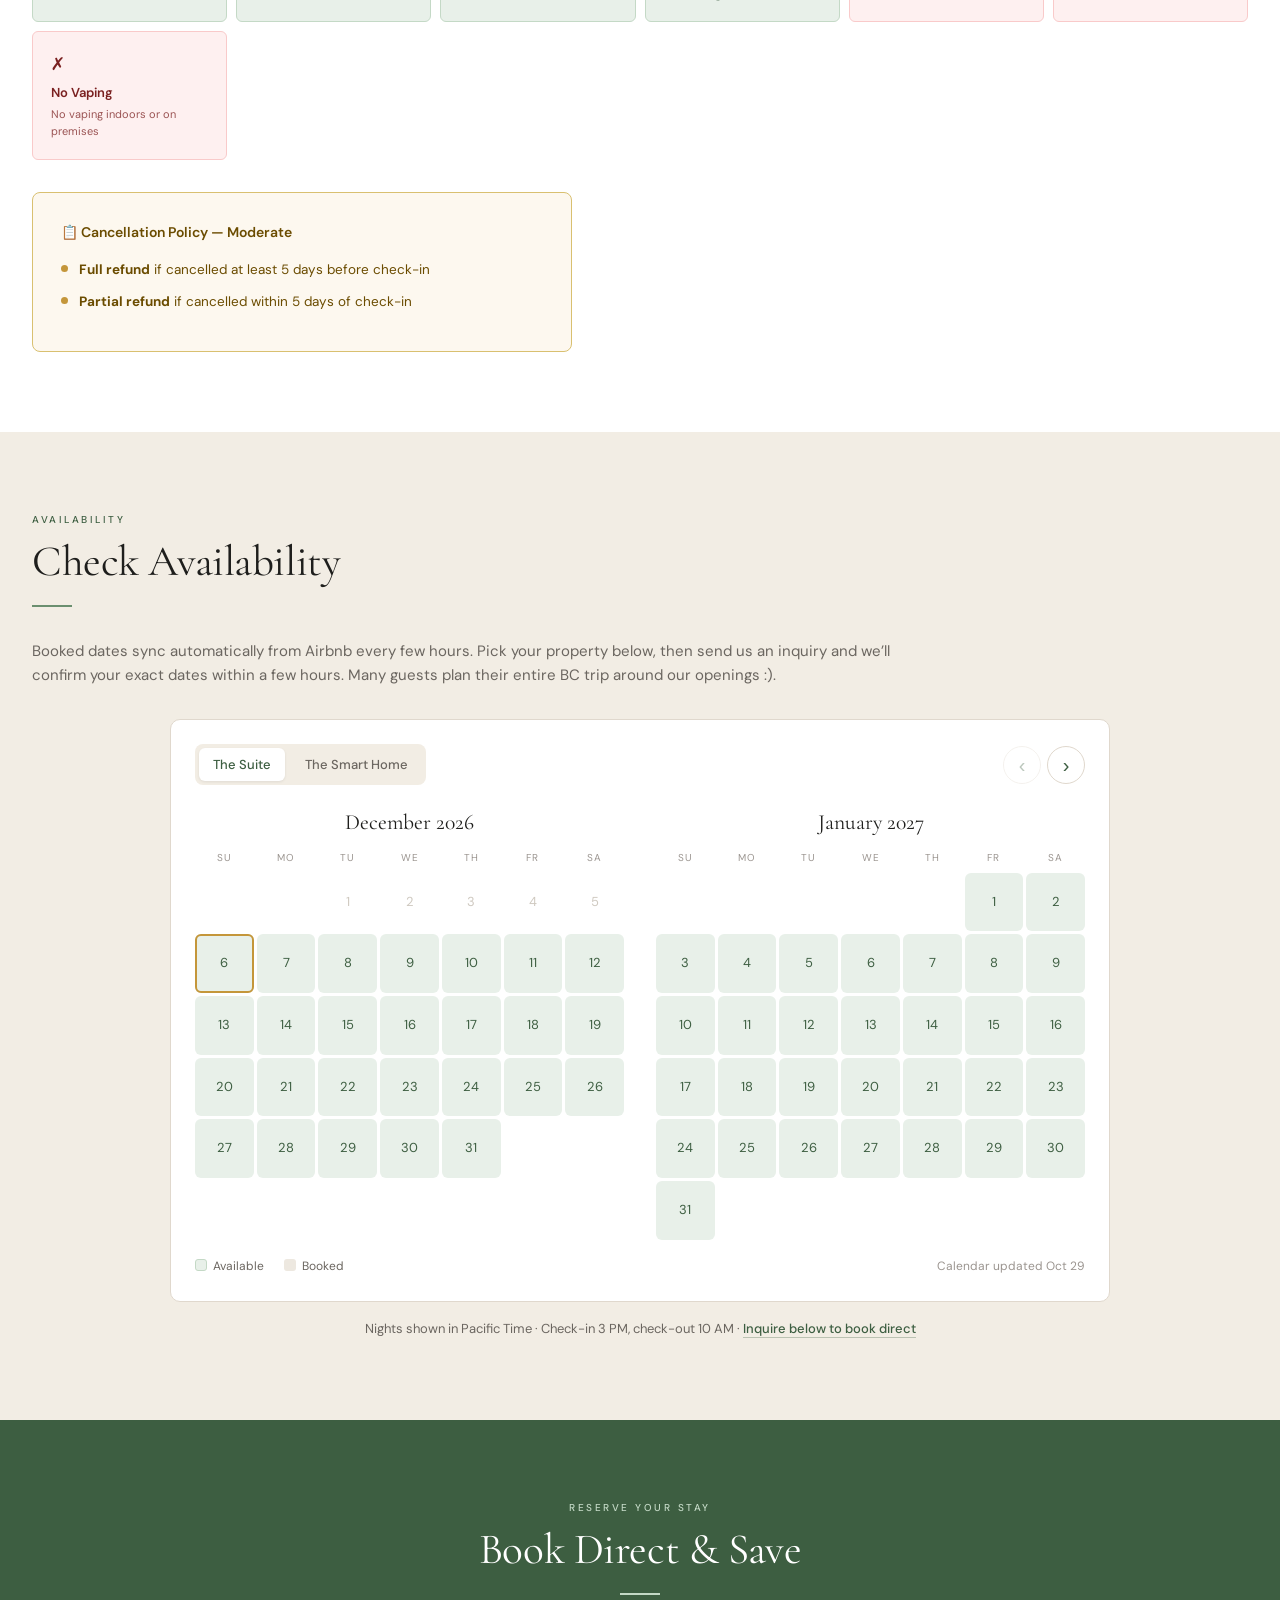
==== commit 7bde30d9: "Visual pass: split photo hero, logo mark, compare table, map embed, screenshot tool - Home + propert" ====
--- a/index.html
+++ b/index.html
@@ -19,7 +19,7 @@
 <meta property="og:locale" content="en_CA">
 <meta property="og:title" content="New Bright Modern Farm Oasis — Farmhouse Stay · Sidney, BC">
 <meta property="og:description" content="Two modern farmhouse rentals in North Saanich: a 2BR + loft suite and a 4BR smart home. Steps to the beach, 3 min to YYJ, 10 min to Swartz Bay ferry. 88 five-star reviews. Book direct.">
-<meta property="og:image" content="https://victoriabnb.ca/img/og/pat-bay-beach-sunset.jpg">
+<meta property="og:image" content="https://victoriabnb.ca/img/og/suite-kitchen-farm-view.jpg">
 <meta property="og:url" content="https://victoriabnb.ca/">
 <meta property="og:image:width" content="1200">
 <meta property="og:image:height" content="630">
@@ -28,7 +28,7 @@
 <meta name="twitter:card" content="summary_large_image">
 <meta name="twitter:title" content="Farm Oasis – Farmhouse Stay, Sidney BC">
 <meta name="twitter:description" content="Superhost-rated farmhouse stay with farm views. Steps to Pat Bay Beach, 3 min to YYJ Airport, 10 min to Swartz Bay ferry, 15 min to Butchart Gardens.">
-<meta name="twitter:image" content="https://victoriabnb.ca/img/og/pat-bay-beach-sunset.jpg">
+<meta name="twitter:image" content="https://victoriabnb.ca/img/og/suite-kitchen-farm-view.jpg">
 
 <!-- Icons -->
 <link rel="icon" href="/favicon.ico" sizes="32x32">
@@ -113,7 +113,8 @@
       "subjectOf": {
         "@id": "https://victoriabnb.ca/the-suite/#webpage"
       },
-      "telephone": "+1-250-889-3111"
+      "telephone": "+1-250-889-3111",
+      "hasMap": "https://www.google.com/maps/search/?api=1&query=1345+Munro+Road+North+Saanich+BC+V8L+5T8"
     },
     {
       "@type": "House",
@@ -170,7 +171,8 @@
       "checkoutTime": "10:00",
       "petsAllowed": false,
       "smokingAllowed": false,
-      "telephone": "+1-250-889-3111"
+      "telephone": "+1-250-889-3111",
+      "hasMap": "https://www.google.com/maps/search/?api=1&query=1345+Munro+Road+North+Saanich+BC+V8L+5T8"
     },
     {
       "@type": "FAQPage",
@@ -847,10 +849,10 @@
 <!-- ══ NAV ══ -->
 <nav id="mainNav">
   <div class="nav-inner">
-    <div class="nav-logo">
-      <span class="nav-logo-name">New Bright Modern Farm Oasis</span>
-      <span class="nav-logo-sub">Sidney, BC · Canada</span>
-    </div>
+    <a class="nav-logo" href="/" aria-label="New Bright Modern Farm Oasis — home">
+      <svg class="nav-mark" viewBox="0 0 100 100" aria-hidden="true" focusable="false"><rect width="100" height="100" rx="22" fill="#3D5E41"/><circle cx="74" cy="27" r="9" fill="#C4963A"/><polygon points="16,53 43,30 70,53" fill="#FAF7F2"/><rect x="20" y="52" width="46" height="26" fill="#FAF7F2"/><rect x="38.5" y="62" width="9" height="16" fill="#3D5E41"/><rect x="26" y="58" width="8" height="8" fill="#3D5E41"/><rect x="52" y="58" width="8" height="8" fill="#3D5E41"/></svg>
+      <span class="nav-logo-text"><span class="nav-logo-name">New Bright Modern Farm Oasis</span><span class="nav-logo-sub">North Saanich · Sidney, BC</span></span>
+    </a>
     <ul class="nav-links">
       <li><a href="#stays">Stays</a></li>
       <li><a href="#gallery-suite">Photos</a></li>
@@ -861,7 +863,6 @@
       <li><a href="#availability">Availability</a></li>
       <li><a href="#booking" class="nav-cta">Book Direct</a></li>
     </ul>
-    <div class="nav-badge">⭐ Superhost · 4.9 · 88 Reviews</div>
     <button class="hamburger" id="menuBtn" aria-label="Open menu">
       <span></span><span></span><span></span>
     </button>
@@ -886,63 +887,29 @@
   <a href="#booking" onclick="closeMobile()" style="color:var(--sage-dark);font-weight:600">Book Direct ↓</a>
 </div>
 
-<!-- ══ HERO — Slim solid-sage banner ══ -->
-<div class="hero hero-photo">
-  <picture class="hero-bg"><source media="(max-width:700px)" srcset="/img/pat-bay-beach-sunset-800.webp"><img src="/img/pat-bay-beach-sunset.webp" width="1600" height="1200" alt="" fetchpriority="high" decoding="async"></picture>
-  <div class="hero-content">
-    <div class="hero-eyebrow">
-      <span class="hero-eyebrow-star">★★★★★</span>
-      Airbnb Superhost &nbsp;·&nbsp; 4.9 · 88 Reviews &nbsp;·&nbsp; Sidney, BC
-    </div>
-    <h1>New Bright Modern <em>Farm Oasis</em></h1>
-    <p class="hero-sub">Two modern farmhouse stays on one quiet farm in North Saanich: steps to Pat Bay Beach, minutes to Victoria Airport, the Swartz Bay ferry &amp; Butchart Gardens. Book direct for our lowest rates — and the longer you stay, the less each night costs.</p>
-    <div class="hero-btns">
-      <a href="#booking" class="btn-primary">Book Direct &amp; Save</a>
-      <a href="#gallery" class="btn-outline">View Photos</a>
+<!-- ══ HERO — brand panel + a real photo of the Suite (the facts strip and Superhost banner now live in the panel) ══ -->
+<div class="hero hero-split">
+  <div class="hero-panel">
+    <div class="hero-content">
+      <div class="hero-eyebrow"><span class="hero-eyebrow-star">★★★★★</span> Airbnb Superhost &nbsp;·&nbsp; 4.9 · 88 reviews &nbsp;·&nbsp; Sidney, BC</div>
+      <h1>New Bright Modern <em>Farm Oasis</em></h1>
+      <p class="hero-sub">Two self-catering farmhouse stays on one quiet farm near Sidney: a 2-bedroom + loft suite and a 4-bedroom smart home, both with farm views and the beach a short walk away. Book direct for our lowest rates &mdash; the longer you stay, the less each night costs.</p>
+      <div class="hero-btns">
+        <a href="#booking" class="btn-primary">Book Direct &amp; Save</a>
+        <a href="#gallery" class="btn-outline">See the Photos</a>
+      </div>
+      <ul class="hero-facts">
+        <li>✈️ <strong>3 min</strong> to Victoria Airport</li>
+        <li>🏖️ <strong>Steps</strong> to Pat Bay Beach</li>
+        <li>⛴️ <strong>10 min</strong> to Swartz Bay ferry</li>
+        <li>🌸 <strong>15 min</strong> to Butchart Gardens</li>
+      </ul>
     </div>
   </div>
-</div>
-
-<!-- ══ STATS BAR ══ -->
-<div class="stats-bar">
-  <div class="stats-bar-inner">
-    <div class="stat">✈️ <strong>3 min</strong>&nbsp;to YYJ Airport</div>
-    <div class="stat-sep"></div>
-    <div class="stat">🏖️ <strong>Steps</strong>&nbsp;to Pat Bay Beach</div>
-    <div class="stat-sep"></div>
-    <div class="stat">🌸 <strong>15 min</strong>&nbsp;to Butchart Gardens</div>
-    <div class="stat-sep"></div>
-    <div class="stat">Check-in <strong>3 PM</strong>&nbsp;· Out <strong>10 AM</strong></div>
-  </div>
-</div>
-
-<!-- ══ SUPERHOST BANNER ══ -->
-<div class="sh-banner">
-  <div class="sh-inner">
-    <div class="sh-pill">
-      <div class="sh-icon">★</div>
-      <div>
-        <div style="font-size:13px;font-weight:600;color:#5A3800">Airbnb Superhost</div>
-        <div style="font-size:11px;color:#8B6010;margin-top:1px">Exceptional hospitality, every stay</div>
-      </div>
-    </div>
-    <div class="sh-div"></div>
-    <div class="sh-pill">
-      <span style="color:var(--gold);font-size:15px;letter-spacing:1px">★★★★★</span>
-      <div>
-        <div style="font-size:13px;font-weight:600;color:#5A3800">4.9 / 5.0 Rating</div>
-        <div style="font-size:11px;color:#8B6010;margin-top:1px">88 verified guest reviews</div>
-      </div>
-    </div>
-    <div class="sh-div"></div>
-    <div class="sh-pill">
-      <div class="sh-icon" style="background:var(--sage-dark);font-size:11px">NEW</div>
-      <div>
-        <div style="font-size:13px;font-weight:600;color:#5A3800">Brand New Suite — 2025</div>
-        <div style="font-size:11px;color:#8B6010;margin-top:1px">New appliances, furniture &amp; finishes throughout</div>
-      </div>
-    </div>
-  </div>
+  <picture class="hero-media">
+    <source media="(max-width:700px)" srcset="/img/suite-interior-detail-800.webp">
+    <img src="/img/suite-interior-detail.webp" width="1440" height="1080" alt="The Suite's kitchen at New Bright Modern Farm Oasis, with the farm fields through the window" fetchpriority="high" decoding="async">
+  </picture>
 </div>
 
 <!-- ══ ABOUT ══ -->
@@ -1014,6 +981,34 @@
         <a href="/the-smart-home/" class="btn-primary stay-link">Details, Photos &amp; Rates &rarr;</a>
         <p class="stay-alt">Prefer a platform? <a href="https://airbnb.ca/h/modernfarmoasis2" target="_blank" rel="noopener">See the Smart Home on Airbnb</a> (platform fees apply).</p>
       </div>
+    </div>
+    <div class="compare" id="compare">
+      <div class="compare-head">
+        <h3>The two homes, side by side</h3>
+        <p>Same farm, same beach, same hosts &mdash; different sizes. Nightly prices are for direct bookings and include all taxes.</p>
+      </div>
+      <table class="compare-table">
+        <thead>
+          <tr>
+            <th scope="col"><span class="sr-only">Feature</span></th>
+            <th scope="col" class="compare-name" data-prop="suite">The Suite<small>2 bedrooms + loft &middot; sleeps 6</small></th>
+            <th scope="col" class="compare-name" data-prop="smarthome">The Smart Home<small>4 bedrooms &middot; sleeps 8</small></th>
+          </tr>
+        </thead>
+        <tbody>
+          <tr><th scope="row">Bedrooms</th><td data-prop="suite">2 bedrooms plus a queen loft</td><td data-prop="smarthome">4 bedrooms</td></tr>
+          <tr><th scope="row">Beds</th><td data-prop="suite">King, queen, and a queen in the loft</td><td data-prop="smarthome">King plus three queens</td></tr>
+          <tr><th scope="row">Bathrooms</th><td data-prop="suite">2.5 &mdash; a full ensuite for each bedroom, plus a powder room</td><td data-prop="smarthome">5.5 &mdash; a private bathroom for every bedroom, plus a gym bath and a powder room</td></tr>
+          <tr><th scope="row">Sleeps</th><td data-prop="suite">Up to 6</td><td data-prop="smarthome">Up to 8 (up to 14 when booked with the Suite)</td></tr>
+          <tr><th scope="row">Kitchen &amp; laundry</th><td data-prop="suite">Full kitchen with dishwasher; washer &amp; dryer in the suite</td><td data-prop="smarthome">Chef&rsquo;s kitchen: 8-burner gas range, two dishwashers, a table for 12; full laundry room</td></tr>
+          <tr><th scope="row">Extras</th><td data-prop="suite">Private entrance &amp; patio, rain shower, infloor heating, smart TV</td><td data-prop="smarthome">Home gym, office, 85&quot; Frame TV with Sonos, air conditioning, gigabit fibre, solar-powered</td></tr>
+          <tr><th scope="row">Access</th><td data-prop="suite">Own entrance; stairs up to the loft</td><td data-prop="smarthome">Step-free entry; guest door wider than 32&quot;</td></tr>
+          <tr><th scope="row">From, per night</th><td data-prop="suite"><span class="compare-price" data-from-price="suite"></span> <small>up to <span data-max-discount="suite"></span> off longer stays</small></td><td data-prop="smarthome"><span class="compare-price" data-from-price="smarthome"></span> <small>up to <span data-max-discount="smarthome"></span> off longer stays</small></td></tr>
+          <tr><th scope="row">Monthly rate</th><td data-prop="suite"><strong data-monthly-total="suite"></strong> for <span data-monthly-nights="suite"></span> nights, on stays of <span data-monthly-min="suite"></span>+ nights</td><td data-prop="smarthome"><strong data-monthly-total="smarthome"></strong> for <span data-monthly-nights="smarthome"></span> nights, on stays of <span data-monthly-min="smarthome"></span>+ nights</td></tr>
+          <tr><th scope="row">Best for</th><td data-prop="suite">Couples, small families, two couples travelling together</td><td data-prop="smarthome">Family reunions, groups of up to 8, long stays that need an office</td></tr>
+          <tr class="compare-links"><th scope="row"><span class="sr-only">Links</span></th><td data-prop="suite"><a class="compare-link" href="/the-suite/">Suite details, photos &amp; rates &rarr;</a></td><td data-prop="smarthome"><a class="compare-link" href="/the-smart-home/">Smart Home details, photos &amp; rates &rarr;</a></td></tr>
+        </tbody>
+      </table>
     </div>
   </div>
 </section>
@@ -1225,6 +1220,15 @@
       </ul>
     </div>
   </div>
+  <div class="loc-map">
+    <div class="loc-map-frame">
+      <iframe src="https://www.google.com/maps?q=1345+Munro+Road,+North+Saanich,+BC+V8L+5T8&amp;z=13&amp;output=embed" width="1280" height="560" loading="lazy" referrerpolicy="no-referrer-when-downgrade" allowfullscreen title="Map: New Bright Modern Farm Oasis, 1345 Munro Road, North Saanich, BC"></iframe>
+    </div>
+    <div class="loc-map-bar">
+      <span>📍 1345 Munro Road, North Saanich (Sidney), BC V8L 5T8 &mdash; between Pat Bay and the airport</span>
+      <span><a href="https://www.google.com/maps/search/?api=1&amp;query=1345+Munro+Road+North+Saanich+BC+V8L+5T8" target="_blank" rel="noopener">Open in Google Maps</a> &nbsp;·&nbsp; <a href="https://www.google.com/maps/dir/?api=1&amp;origin=Victoria+International+Airport+YYJ&amp;destination=1345+Munro+Road+North+Saanich+BC+V8L+5T8" target="_blank" rel="noopener">Directions from the airport</a></span>
+    </div>
+  </div>
 </section>
 
 <!-- ══ AREA GUIDES (links to /<slug>/ landing pages) ══ -->
@@ -1517,7 +1521,7 @@
 <footer>
   <div class="footer-grid">
     <div>
-      <div class="footer-name">New Bright Modern Farm Oasis</div>
+      <div class="footer-brand"><svg class="nav-mark footer-mark" viewBox="0 0 100 100" aria-hidden="true" focusable="false"><rect width="100" height="100" rx="22" fill="#3D5E41"/><circle cx="74" cy="27" r="9" fill="#C4963A"/><polygon points="16,53 43,30 70,53" fill="#FAF7F2"/><rect x="20" y="52" width="46" height="26" fill="#FAF7F2"/><rect x="38.5" y="62" width="9" height="16" fill="#3D5E41"/><rect x="26" y="58" width="8" height="8" fill="#3D5E41"/><rect x="52" y="58" width="8" height="8" fill="#3D5E41"/></svg><div class="footer-name">New Bright Modern Farm Oasis</div></div>
       <div class="footer-loc">1345 Munro Road · North Saanich (Sidney), BC V8L 5T8 · Canada</div>
       <p>Two modern vacation rentals on one farm: a 2-bedroom + loft suite and a 4-bedroom solar smart home, both with farm views and beach access. Steps from Pat Bay Beach, minutes to Victoria Airport, Butchart Gardens &amp; BC Ferries.</p>
       <p style="margin-top:0.75rem;font-size:13px;color:rgba(255,255,255,0.6)">Call or text <a href="tel:+12508893111" style="color:rgba(255,255,255,0.85)">250-889-3111</a> · or use the inquiry form above</p>
@@ -1659,6 +1663,7 @@
         'address': {'@type':'PostalAddress','streetAddress':'1345 Munro Road',
           'addressLocality':'North Saanich','addressRegion':'BC','postalCode':'V8L 5T8','addressCountry':'CA'},
         'telephone': '+1-250-889-3111',
+        'hasMap': 'https://www.google.com/maps/search/?api=1&query=1345+Munro+Road+North+Saanich+BC+V8L+5T8',
         'geo': {'@type':'GeoCoordinates','latitude':48.6612,'longitude':-123.4434},
         'priceRange': '$' + sLow + '–$' + sHigh + ' CAD/night',
         'numberOfRooms': 3, 'numberOfBedrooms': 2, 'numberOfBathroomsTotal': 2.5,
@@ -1684,6 +1689,7 @@
         'address': {'@type':'PostalAddress','streetAddress':'1345 Munro Road',
           'addressLocality':'North Saanich','addressRegion':'BC','postalCode':'V8L 5T8','addressCountry':'CA'},
         'telephone': '+1-250-889-3111',
+        'hasMap': 'https://www.google.com/maps/search/?api=1&query=1345+Munro+Road+North+Saanich+BC+V8L+5T8',
         'geo': {'@type':'GeoCoordinates','latitude':48.6612,'longitude':-123.4434},
         'priceRange': '$' + hLow + '–$' + hHigh + ' CAD/night',
         'numberOfRooms': 4, 'numberOfBedrooms': 4, 'numberOfBathroomsTotal': 5.5,
--- a/assets/ui.css
+++ b/assets/ui.css
@@ -76,3 +76,124 @@
   .hero.hero-photo.hero-short{min-height:clamp(340px,52vh,500px)}
   .stay-ribbon{left:-.25rem}
 }
+
+/* ══════════════════════════════════════════════════════════════════════
+   Visual pass (2026-10-29): logo mark, split hero, compare table, map,
+   grid-image fix, small type refinements. Loaded after the page CSS, so
+   these rules win on every page.
+   ══════════════════════════════════════════════════════════════════════ */
+
+/* ── Utilities ──────────────────────────────────────────────────────── */
+.sr-only{position:absolute;width:1px;height:1px;padding:0;margin:-1px;overflow:hidden;clip:rect(0 0 0 0);white-space:nowrap;border:0}
+
+/* ── Type refinements: balanced headings, no orphans in prose ──────── */
+.section-title,.hero h1,.stay-card-title,.guide-title,.cta-band h2,.pricing-sub,.compare-head h3{text-wrap:balance}
+.about-body p,.stays-intro,.hero-sub,.stay-card-desc,.loc-body p,.faq-list details p,.pricing-intro,.quote-text{text-wrap:pretty}
+.section-title{letter-spacing:-.01em}
+
+/* ── Grid images must be allowed to shrink (the About mosaic overflowed the page by 74px on desktop) ── */
+.about-grid>*,.loc-grid>*,.stays-grid>*{min-width:0}
+.about-grid{grid-template-columns:minmax(0,1fr) minmax(0,1fr)}
+.mosaic{grid-template-columns:minmax(0,1fr) minmax(0,1fr)}
+.mosaic img{min-width:0}
+@media (max-width:1024px){
+  .about-grid{grid-template-columns:minmax(0,1fr)}
+  .mosaic{grid-template-columns:repeat(3,minmax(0,1fr))}
+}
+
+/* ── Nav: house mark (same drawing as the favicon) ─────────────────── */
+.nav-logo{display:flex;flex-direction:row;align-items:center;gap:.75rem;text-decoration:none;min-width:0;color:inherit}
+.nav-mark{width:38px;height:38px;flex-shrink:0;display:block;border-radius:9px}
+.nav-logo-text{display:flex;flex-direction:column;min-width:0}
+.nav-logo-name{white-space:nowrap}
+.nav-logo:hover .nav-logo-name{color:var(--sage-mid)}
+@media (max-width:420px){.nav-mark{width:34px;height:34px}.nav-logo-name{font-size:15px}}
+.footer-brand{display:flex;align-items:center;gap:.7rem;margin-bottom:.5rem}
+.footer-brand .footer-mark{width:30px;height:30px;border-radius:7px}
+.footer-brand .footer-name{margin:0}
+
+/* ── Split hero: brand panel + real photo ───────────────────────────── */
+.hero.hero-split{display:grid;grid-template-columns:minmax(0,46fr) minmax(0,54fr);align-items:stretch;padding:0;min-height:clamp(500px,66vh,660px);text-align:left;background:var(--sage-dark)}
+.hero-split .hero-panel{display:flex;flex-direction:column;justify-content:center;padding:3.5rem 3rem 2.75rem max(2rem,calc((100vw - 1280px) / 2))}
+.hero-split .hero-content{max-width:540px;align-items:flex-start;text-align:left;gap:1.1rem;padding:0}
+.hero-split .hero-eyebrow{justify-content:flex-start}
+.hero-split h1{font-size:clamp(2.4rem,4.2vw,3.5rem);font-weight:300;line-height:1.05}
+.hero-split .hero-sub{font-size:15px;color:rgba(255,255,255,.8);max-width:520px}
+.hero-split .hero-btns{justify-content:flex-start;margin-top:.35rem}
+.hero-split .btn-primary{background:var(--cream);color:var(--sage-dark)}
+.hero-split .btn-primary:hover{background:#fff}
+.hero-facts{display:grid;grid-template-columns:repeat(2,minmax(0,max-content));gap:.55rem 2.25rem;margin-top:1.4rem;padding-top:1.2rem;border-top:1px solid rgba(255,255,255,.14);font-size:12.5px;color:rgba(255,255,255,.72);list-style:none;width:100%}
+.hero-facts li{display:flex;align-items:center;gap:6px;white-space:nowrap}
+.hero-facts strong{color:#fff;font-weight:600}
+.hero-split .hero-media{position:relative;display:block;overflow:hidden;min-height:320px;margin:0;background:#dfe3dc}
+.hero-split .hero-media img{position:absolute;inset:0;width:100%;height:100%;object-fit:cover;object-position:center;display:block;transform:scale(1.04);animation:heroZoom 22s ease-out forwards}
+.hero-split .hero-content>*{opacity:0;transform:translateY(14px);animation:heroIn .9s cubic-bezier(.2,.7,.2,1) forwards}
+.hero-split .hero-content>:nth-child(1){animation-delay:.1s}
+.hero-split .hero-content>:nth-child(2){animation-delay:.22s}
+.hero-split .hero-content>:nth-child(3){animation-delay:.34s}
+.hero-split .hero-content>:nth-child(4){animation-delay:.46s}
+.hero-split .hero-content>:nth-child(5){animation-delay:.6s}
+/* property pages: longer titles, a little shorter */
+.hero.hero-split.hero-short{min-height:clamp(440px,58vh,600px)}
+.hero-split.hero-short h1{font-size:clamp(2rem,3.1vw,2.7rem);line-height:1.1}
+@media (max-width:900px){
+  .hero.hero-split{grid-template-columns:minmax(0,1fr);min-height:0}
+  .hero.hero-split.hero-short{min-height:0}
+  .hero-split.hero-short h1{font-size:clamp(1.9rem,7vw,2.3rem)}
+  .hero-split .hero-media{order:-1;aspect-ratio:4/3;min-height:0}
+  .hero-split .hero-panel{padding:2.25rem 1.5rem 2.1rem}
+  .hero-split h1{font-size:clamp(2.1rem,8vw,2.6rem)}
+  .hero-facts{grid-template-columns:minmax(0,1fr);gap:.5rem}
+  .hero-facts li{white-space:normal}
+  .hero-facts strong{white-space:nowrap}
+}
+@media (prefers-reduced-motion: reduce){
+  .hero-split .hero-media img{animation:none;transform:none}
+  .hero-split .hero-content>*{animation:none;opacity:1;transform:none}
+}
+@media print{
+  .hero-split .hero-media img{animation:none;transform:none}
+  .hero-split .hero-content>*{animation:none;opacity:1;transform:none}
+}
+
+/* ── Compare the two homes ──────────────────────────────────────────── */
+.compare{margin-top:3rem}
+.compare-head{margin-bottom:1.1rem}
+.compare-head p{margin-top:.35rem}
+.compare-head h3{font-family:var(--serif);font-size:1.7rem;font-weight:400;color:var(--charcoal);line-height:1.2}
+.compare-head p{font-size:14px;color:var(--mid);max-width:560px}
+.compare-table{width:100%;border-collapse:separate;border-spacing:0;background:var(--white);border:1px solid var(--border-light);border-radius:10px;overflow:hidden;font-size:14px}
+.compare-table th,.compare-table td{padding:.9rem 1.25rem;text-align:left;vertical-align:top;border-top:1px solid var(--border-light);line-height:1.55}
+.compare-table thead th{border-top:0;background:var(--sage-pale);vertical-align:bottom}
+.compare-table thead th.compare-name{font-family:var(--serif);font-size:1.45rem;font-weight:500;color:var(--sage-dark);line-height:1.1}
+.compare-table thead th.compare-name small{display:block;font-family:var(--sans);font-size:11px;letter-spacing:1.2px;text-transform:uppercase;color:var(--mid);margin-top:.35rem;font-weight:500}
+.compare-table thead th.compare-name.prop-paused small::after{content:' · not taking bookings'}
+.compare-table tbody th{font-weight:500;color:var(--mid);font-size:13px;width:17%;min-width:118px}
+.compare-table tbody td{color:var(--charcoal);width:41.5%}
+.compare-table tbody tr:nth-child(even) td,.compare-table tbody tr:nth-child(even) th{background:#FCFBF8}
+.compare-price{font-family:var(--serif);font-size:1.55rem;color:var(--sage-dark);line-height:1;font-weight:500}
+.compare-table td small{font-size:12.5px;color:var(--mid)}
+.compare-table td strong{color:var(--sage-dark);font-weight:600}
+.compare-link{color:var(--sage-dark);font-weight:500;text-decoration:none;border-bottom:1px solid rgba(61,94,65,.3);transition:border-color .2s}
+.compare-link:hover{border-color:var(--sage-dark)}
+@media (max-width:640px){
+  .compare-table,.compare-table thead,.compare-table tbody{display:block}
+  .compare-table tr{display:grid;grid-template-columns:minmax(0,1fr) minmax(0,1fr)}
+  .compare-table thead th:first-child{display:none}
+  .compare-table thead th.compare-name{font-size:1.2rem;padding:.9rem 1rem}
+  .compare-table tbody th{grid-column:1/-1;width:auto;min-width:0;padding:.8rem 1rem .15rem;font-size:11px;letter-spacing:1.2px;text-transform:uppercase;background:none!important}
+  .compare-table tbody td{border-top:0;padding:.2rem 1rem .85rem;width:auto;font-size:13.5px;background:none!important}
+  .compare-table tbody tr:nth-child(even){background:#FCFBF8}
+  .compare-table tbody th.sr-only-row{padding:0}
+  .compare-links th{display:none}
+  .compare-links td{padding-top:.9rem;border-top:1px solid var(--border-light)}
+}
+
+/* ── Location map ───────────────────────────────────────────────────── */
+.loc-map{max-width:1280px;margin:3rem auto 0}
+.loc-map-frame{position:relative;border-radius:10px;overflow:hidden;border:1px solid rgba(255,255,255,.18);background:#dfe6dc;aspect-ratio:16/7}
+.loc-map-frame iframe{position:absolute;inset:0;width:100%;height:100%;border:0;display:block}
+.loc-map-bar{display:flex;flex-wrap:wrap;align-items:center;justify-content:space-between;gap:.5rem 1.5rem;margin-top:.9rem;font-size:13.5px;color:rgba(255,255,255,.78)}
+.loc-map-bar a{color:#fff;text-decoration:none;border-bottom:1px solid rgba(255,255,255,.35);font-weight:500;transition:color .2s,border-color .2s}
+.loc-map-bar a:hover{color:var(--gold-light);border-color:var(--gold-light)}
+@media (max-width:768px){.loc-map{margin-top:2.25rem}.loc-map-frame{aspect-ratio:1/1}}
